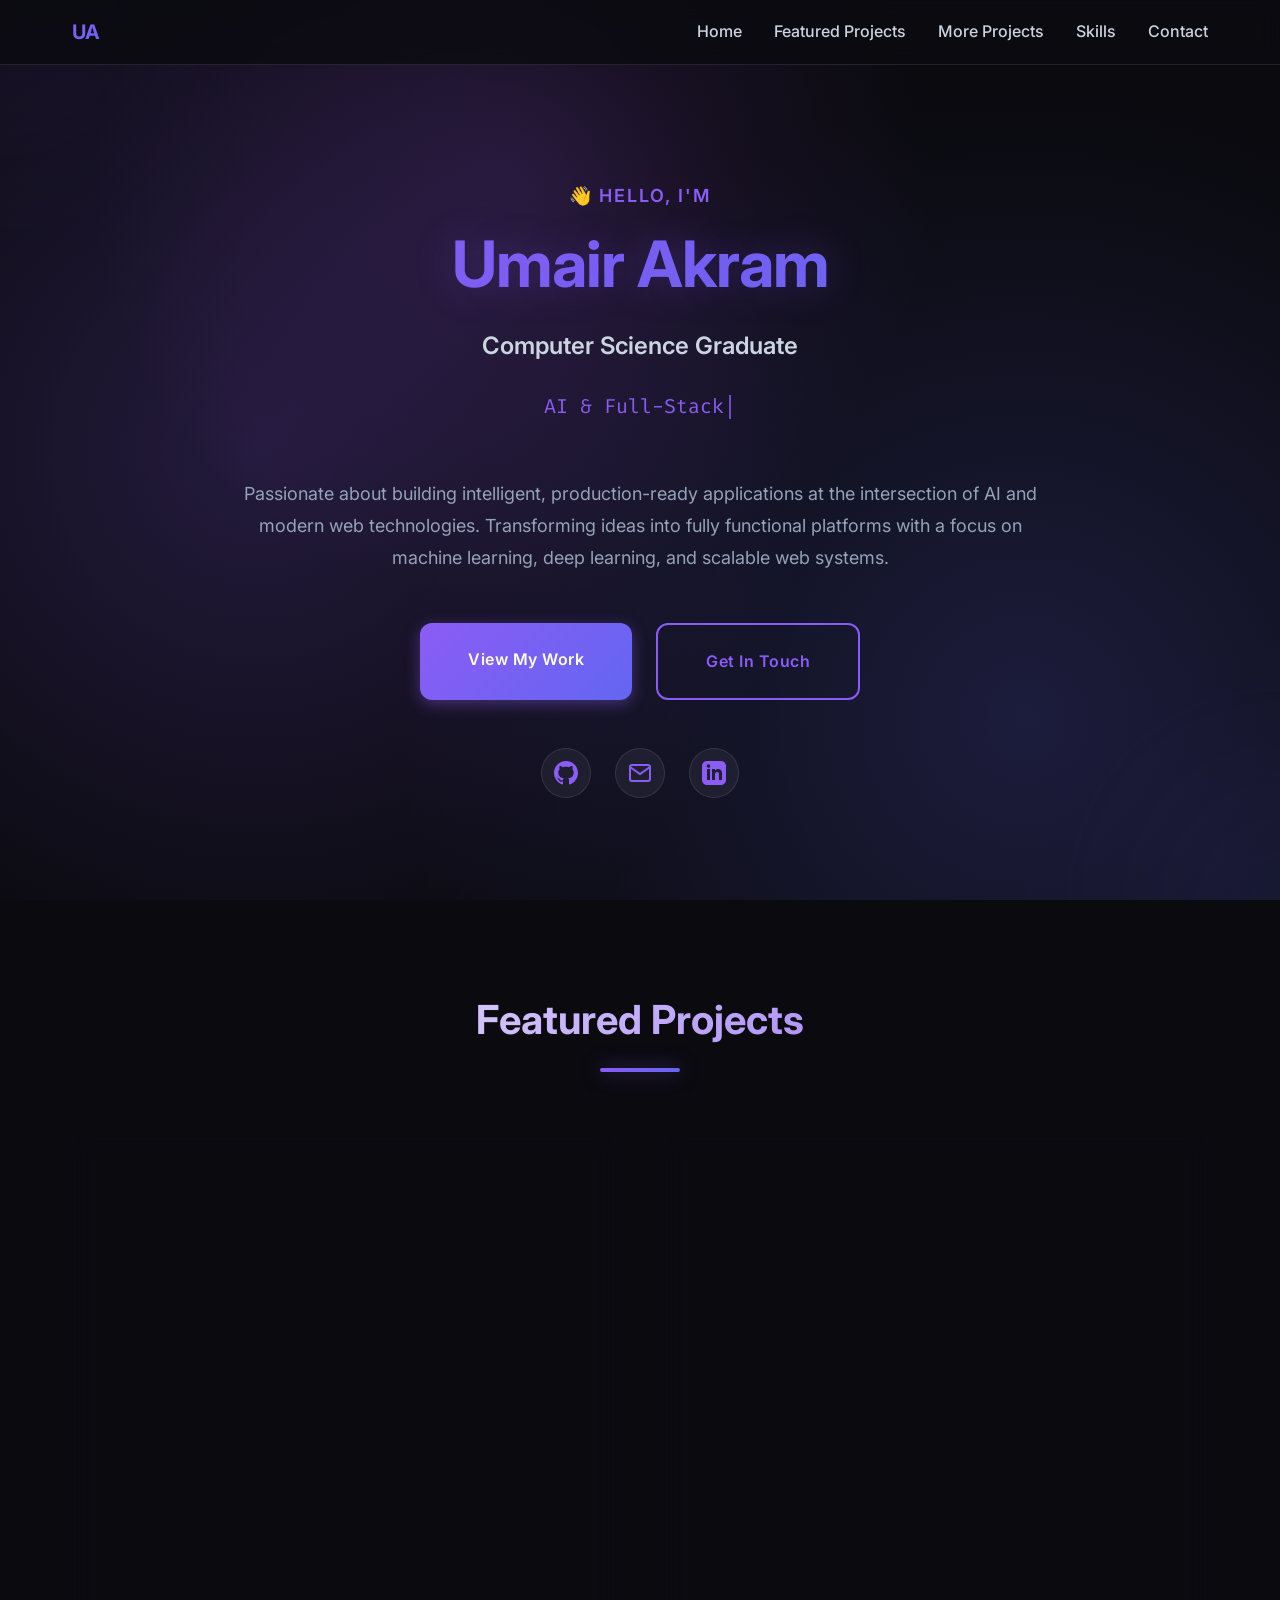
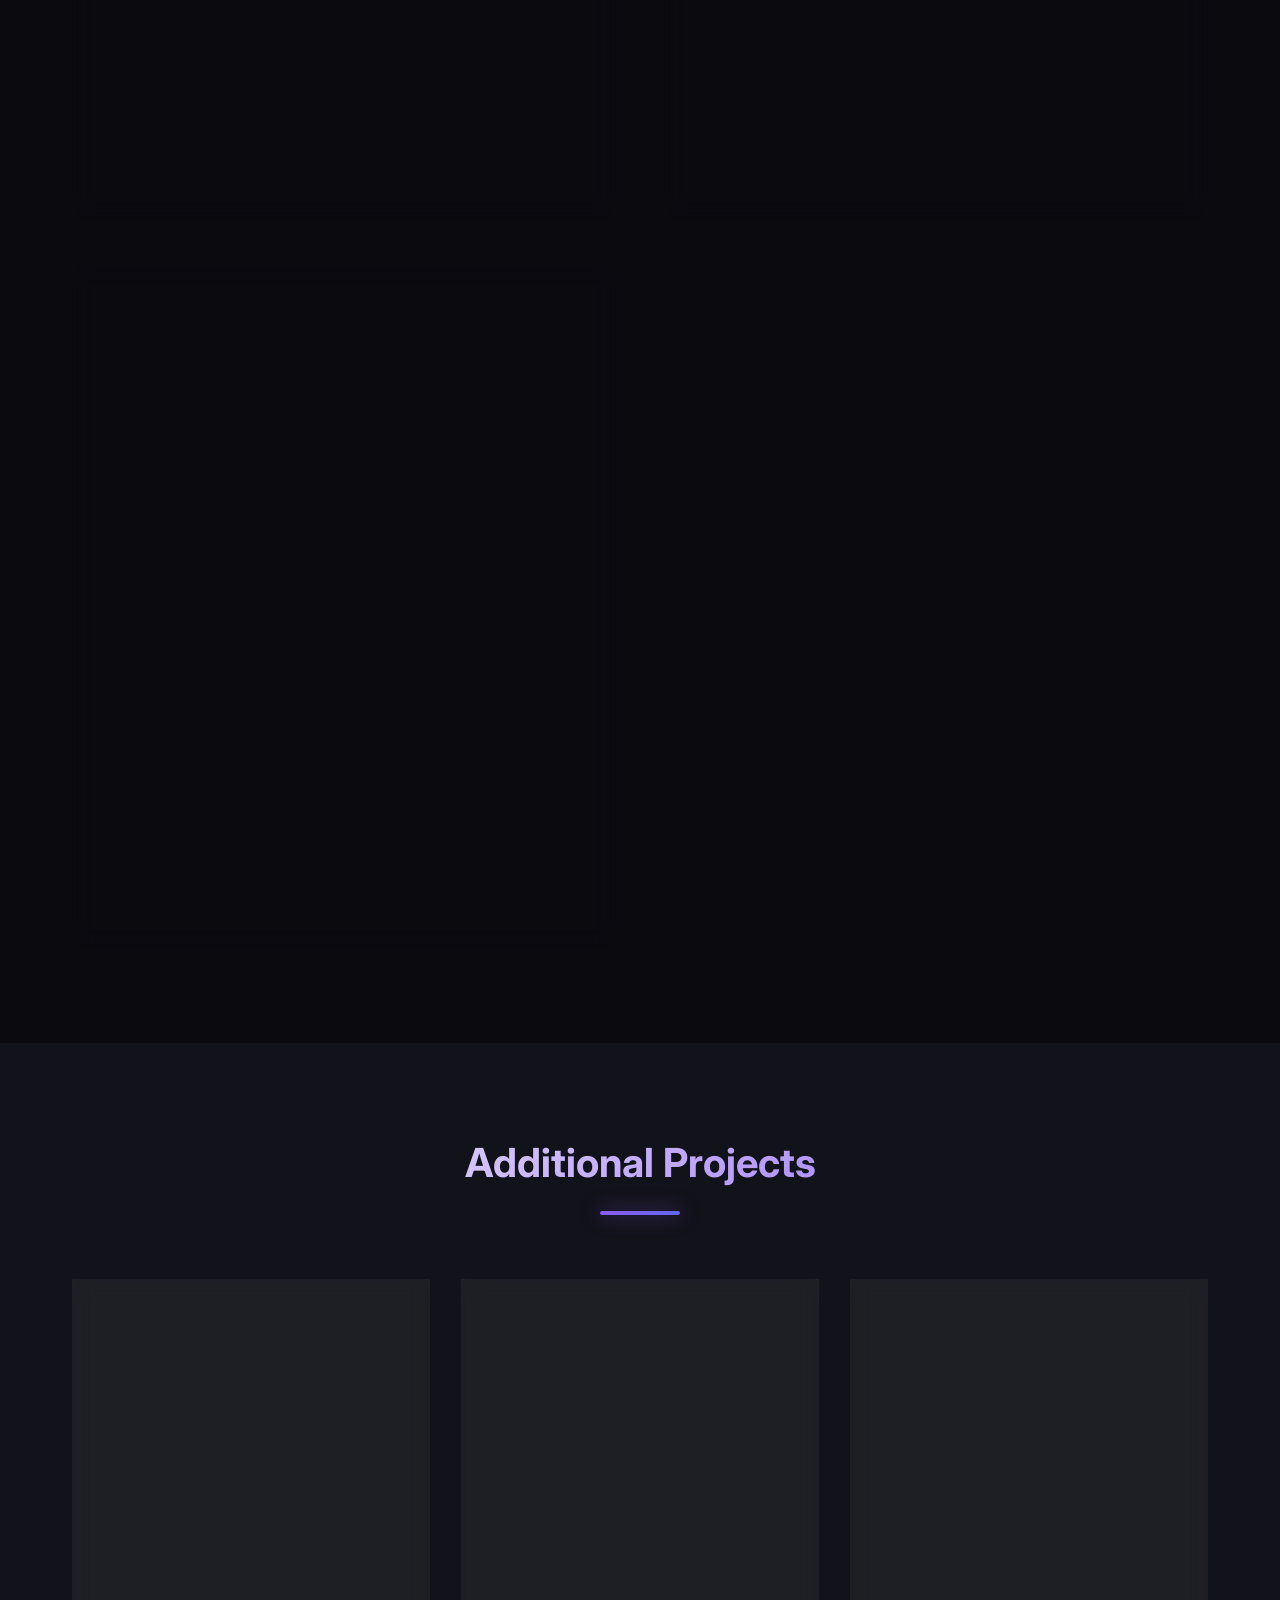
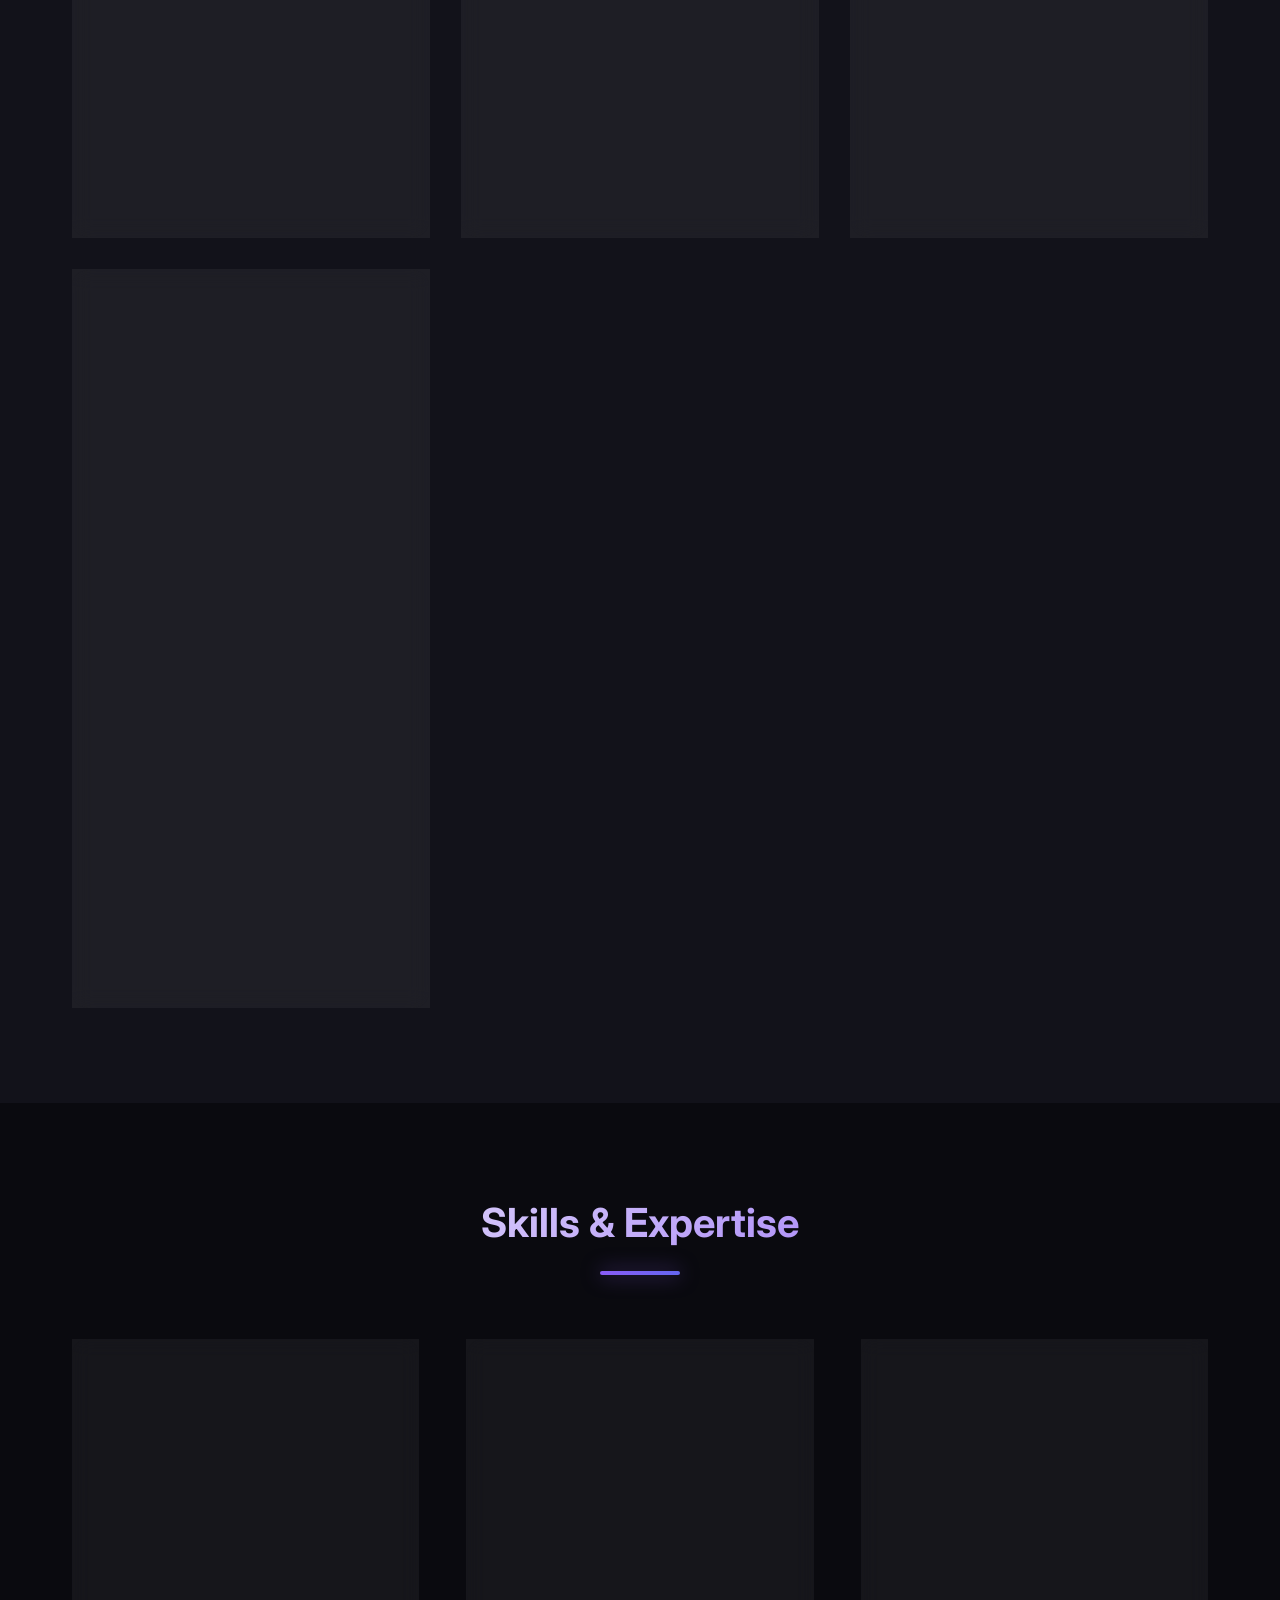
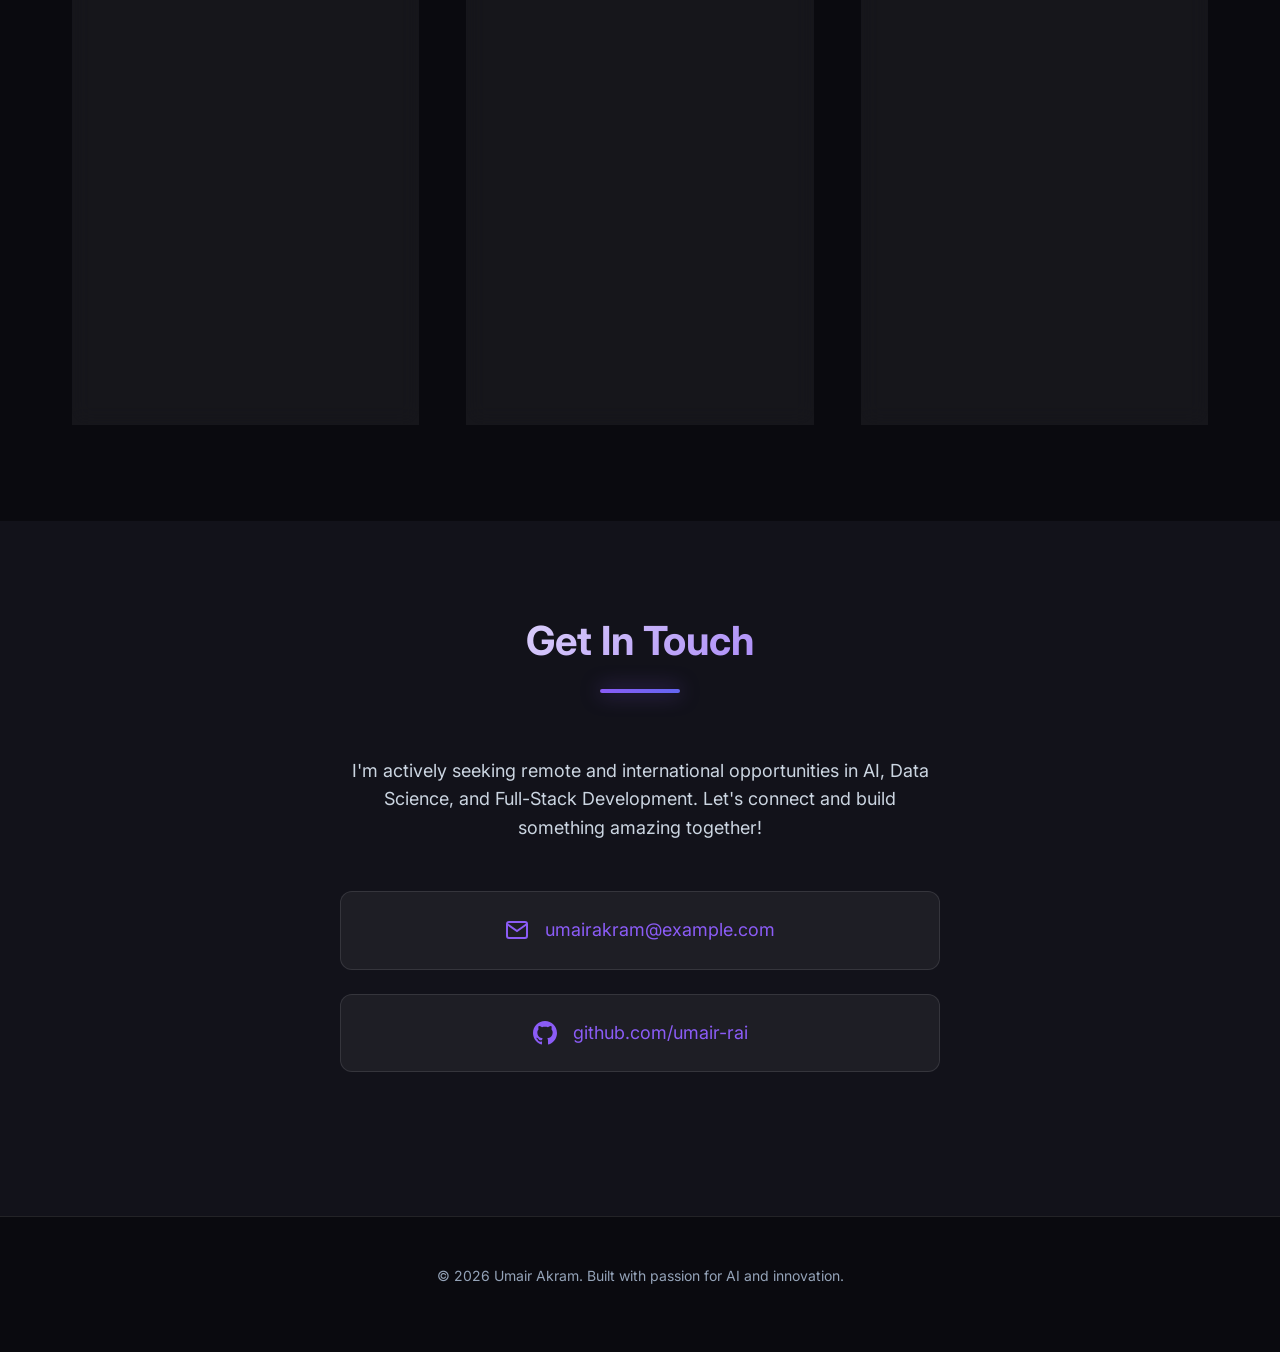
==== index.html @ 9aab991e "Add files via upload" ====
<!DOCTYPE html>
<html lang="en">
<head>
  <meta charset="UTF-8">
  <meta name="viewport" content="width=device-width, initial-scale=1.0">
  <meta name="description" content="Umair Akram - Computer Science Graduate specializing in AI, Machine Learning, and Full-Stack Development. Explore my portfolio of AI-powered applications and web development projects.">
  <meta name="keywords" content="AI Developer, Full-Stack Developer, Machine Learning, Deep Learning, MERN Stack, Computer Science">
  <meta name="author" content="Umair Akram">
  
  <!-- Open Graph Meta Tags -->
  <meta property="og:title" content="Umair Akram - AI & Full-Stack Developer">
  <meta property="og:description" content="Computer Science Graduate specializing in AI, Machine Learning, and Full-Stack Development">
  <meta property="og:type" content="website">
  
  <title>Umair Akram - AI & Full-Stack Developer Portfolio</title>
  
  <!-- Google Fonts -->
  <link rel="preconnect" href="https://fonts.googleapis.com">
  <link rel="preconnect" href="https://fonts.gstatic.com" crossorigin>
  <link href="https://fonts.googleapis.com/css2?family=Inter:wght@300;400;500;600;700;800&family=Fira+Code:wght@400;500&display=swap" rel="stylesheet">
  
  <!-- Stylesheet -->
  <link rel="stylesheet" href="styles.css">
</head>
<body>
  <!-- Scroll Progress Indicator -->
  <div class="scroll-progress" id="scrollProgress"></div>

  <!-- Navigation -->
  <nav class="navbar" id="navbar">
    <div class="nav-container">
      <a href="#home" class="nav-logo">UA</a>
      <button class="nav-toggle" id="navToggle" aria-label="Toggle navigation menu">
        <span></span>
        <span></span>
        <span></span>
      </button>
      <ul class="nav-menu" id="navMenu">
        <li><a href="#home" class="nav-link">Home</a></li>
        <li><a href="#projects" class="nav-link">Featured Projects</a></li>
        <li><a href="#additional-projects" class="nav-link">More Projects</a></li>
        <li><a href="#skills" class="nav-link">Skills</a></li>
        <li><a href="#contact" class="nav-link">Contact</a></li>
      </ul>
    </div>
  </nav>

  <!-- Hero Section -->
  <section class="hero" id="home">
    <div class="hero-background"></div>
    <div class="container">
      <div class="hero-content">
        <p class="hero-greeting">👋 Hello, I'm</p>
        <h1 class="hero-title">Umair Akram</h1>
        <p class="hero-subtitle">Computer Science Graduate</p>
        <div class="hero-typing" id="typingText"></div>
        <p class="hero-description">
          Passionate about building intelligent, production-ready applications at the intersection of AI and modern web technologies. 
          Transforming ideas into fully functional platforms with a focus on machine learning, deep learning, and scalable web systems.
        </p>
        <div class="hero-buttons">
          <a href="#projects" class="btn btn-primary">View My Work</a>
          <a href="#contact" class="btn btn-outline">Get In Touch</a>
        </div>
        <div class="hero-social">
          <a href="https://github.com/umair-rai" target="_blank" rel="noopener noreferrer" class="social-link" aria-label="GitHub Profile">
            <svg width="24" height="24" viewBox="0 0 24 24" fill="currentColor">
              <path d="M12 0c-6.626 0-12 5.373-12 12 0 5.302 3.438 9.8 8.207 11.387.599.111.793-.261.793-.577v-2.234c-3.338.726-4.033-1.416-4.033-1.416-.546-1.387-1.333-1.756-1.333-1.756-1.089-.745.083-.729.083-.729 1.205.084 1.839 1.237 1.839 1.237 1.07 1.834 2.807 1.304 3.492.997.107-.775.418-1.305.762-1.604-2.665-.305-5.467-1.334-5.467-5.931 0-1.311.469-2.381 1.236-3.221-.124-.303-.535-1.524.117-3.176 0 0 1.008-.322 3.301 1.23.957-.266 1.983-.399 3.003-.404 1.02.005 2.047.138 3.006.404 2.291-1.552 3.297-1.23 3.297-1.23.653 1.653.242 2.874.118 3.176.77.84 1.235 1.911 1.235 3.221 0 4.609-2.807 5.624-5.479 5.921.43.372.823 1.102.823 2.222v3.293c0 .319.192.694.801.576 4.765-1.589 8.199-6.086 8.199-11.386 0-6.627-5.373-12-12-12z"/>
            </svg>
          </a>
          <a href="mailto:umairakram@example.com" class="social-link" aria-label="Email">
            <svg width="24" height="24" viewBox="0 0 24 24" fill="none" stroke="currentColor" stroke-width="2">
              <path d="M4 4h16c1.1 0 2 .9 2 2v12c0 1.1-.9 2-2 2H4c-1.1 0-2-.9-2-2V6c0-1.1.9-2 2-2z"></path>
              <polyline points="22,6 12,13 2,6"></polyline>
            </svg>
          </a>
          <a href="https://linkedin.com/in/umair-akram" target="_blank" rel="noopener noreferrer" class="social-link" aria-label="LinkedIn Profile">
            <svg width="24" height="24" viewBox="0 0 24 24" fill="currentColor">
              <path d="M19 0h-14c-2.761 0-5 2.239-5 5v14c0 2.761 2.239 5 5 5h14c2.762 0 5-2.239 5-5v-14c0-2.761-2.238-5-5-5zm-11 19h-3v-11h3v11zm-1.5-12.268c-.966 0-1.75-.79-1.75-1.764s.784-1.764 1.75-1.764 1.75.79 1.75 1.764-.783 1.764-1.75 1.764zm13.5 12.268h-3v-5.604c0-3.368-4-3.113-4 0v5.604h-3v-11h3v1.765c1.396-2.586 7-2.777 7 2.476v6.759z"/>
            </svg>
          </a>
        </div>
      </div>
    </div>
  </section>

  <!-- Featured Projects Section -->
  <section class="section" id="projects">
    <div class="container">
      <h2 class="section-title scroll-reveal">Featured Projects</h2>
      <div class="projects-grid">
        
        <!-- FYP Project -->
        <div class="glass-card project-card scroll-reveal">
          <div class="project-header">
            <div class="project-icon">🐾</div>
            <div>
              <h3 class="project-title">AI Pet Breed Recognition Platform</h3>
              <p class="project-subtitle">Final Year Project</p>
            </div>
          </div>
          <p class="project-description">
            Comprehensive AI-powered platform for automatic pet breed identification (cats & dogs) with an integrated digital ecosystem for pet-related services.
          </p>
          <ul class="project-features">
            <li>AI-based breed recognition using Deep Learning</li>
            <li>Integrated e-commerce for pet products</li>
            <li>Breeding service connecting breeders & customers</li>
            <li>Recommendation system based on ratings & similarity</li>
            <li>Admin panel for management</li>
          </ul>
          <div class="project-tech">
            <span class="tag">Python</span>
            <span class="tag">PyTorch</span>
            <span class="tag">CNNs</span>
            <span class="tag">React.js</span>
            <span class="tag">Node.js</span>
            <span class="tag">MongoDB</span>
          </div>
          <div class="project-links">
            <a href="https://github.com/umair-rai" target="_blank" rel="noopener noreferrer" class="project-link">View Code</a>
          </div>
        </div>

        <!-- WeekViz Project -->
        <div class="glass-card project-card scroll-reveal">
          <div class="project-header">
            <div class="project-icon">📊</div>
            <div>
              <h3 class="project-title">WeekViz</h3>
              <p class="project-subtitle">Business Analytics Platform</p>
            </div>
          </div>
          <p class="project-description">
            Modern analytics web application helping businesses visualize data, monitor performance, and gain actionable insights through interactive dashboards.
          </p>
          <ul class="project-features">
            <li>Interactive data visualizations</li>
            <li>Performance tracking and reporting</li>
            <li>Secure authentication system</li>
            <li>Scalable admin dashboard</li>
            <li>Production-level VPS deployment</li>
          </ul>
          <div class="project-tech">
            <span class="tag">React (Vite)</span>
            <span class="tag">Tailwind CSS</span>
            <span class="tag">Node.js</span>
            <span class="tag">Express</span>
            <span class="tag">MongoDB</span>
            <span class="tag">REST APIs</span>
          </div>
          <div class="project-links">
            <a href="https://app.weekviz.com" target="_blank" rel="noopener noreferrer" class="project-link">Live Demo</a>
            <a href="https://github.com/umair-rai" target="_blank" rel="noopener noreferrer" class="project-link">View Code</a>
          </div>
        </div>

        <!-- Electron Store Project -->
        <div class="glass-card project-card scroll-reveal">
          <div class="project-header">
            <div class="project-icon">🛍️</div>
            <div>
              <h3 class="project-title">Electron Store</h3>
              <p class="project-subtitle">Multilingual E-Commerce Platform</p>
            </div>
          </div>
          <p class="project-description">
            Bilingual (English & Arabic) product showcase and inquiry-based e-commerce platform focusing on product discovery and direct customer inquiries.
          </p>
          <ul class="project-features">
            <li>Multilingual support (English & Arabic)</li>
            <li>Product listings with variations</li>
            <li>Inquiry-based cart system</li>
            <li>Email & dashboard notifications</li>
            <li>User authentication & admin panel</li>
          </ul>
          <div class="project-tech">
            <span class="tag">React.js</span>
            <span class="tag">Tailwind CSS</span>
            <span class="tag">Node.js</span>
            <span class="tag">Express</span>
            <span class="tag">MongoDB</span>
          </div>
          <div class="project-links">
            <a href="https://github.com/umair-rai" target="_blank" rel="noopener noreferrer" class="project-link">View Code</a>
          </div>
        </div>

      </div>
    </div>
  </section>

  <!-- Additional Projects Section -->
  <section class="section additional-projects" id="additional-projects">
    <div class="container">
      <h2 class="section-title scroll-reveal">Additional Projects</h2>
      <div class="projects-categories">
        
        <!-- Deep Learning Category -->
        <div class="category-card scroll-reveal">
          <div class="category-header">
            <div class="category-icon">🧠</div>
            <h3 class="category-title">Deep Learning</h3>
          </div>
          <ul class="category-projects">
            <li class="category-project">
              <div class="category-project-title">Image Classification - ResNet-18</div>
              <p class="category-project-desc">Implemented transfer learning using ResNet-18, fine-tuned for custom datasets with comprehensive evaluation metrics.</p>
              <div class="category-project-tech">
                <span class="tag">PyTorch</span>
                <span class="tag">Transfer Learning</span>
                <span class="tag">CNNs</span>
              </div>
            </li>
            <li class="category-project">
              <div class="category-project-title">Vision Transformer (Swin)</div>
              <p class="category-project-desc">Implemented Swin Transformer for image classification, comparing CNN-based and transformer-based approaches.</p>
              <div class="category-project-tech">
                <span class="tag">Transformers</span>
                <span class="tag">PyTorch</span>
                <span class="tag">Computer Vision</span>
              </div>
            </li>
          </ul>
        </div>

        <!-- Machine Learning Category -->
        <div class="category-card scroll-reveal">
          <div class="category-header">
            <div class="category-icon">🤖</div>
            <h3 class="category-title">Machine Learning</h3>
          </div>
          <ul class="category-projects">
            <li class="category-project">
              <div class="category-project-title">Supervised Learning Models</div>
              <p class="category-project-desc">Classification and regression models with comprehensive data preprocessing, feature engineering, and evaluation.</p>
              <div class="category-project-tech">
                <span class="tag">Scikit-learn</span>
                <span class="tag">Python</span>
                <span class="tag">Pandas</span>
              </div>
            </li>
            <li class="category-project">
              <div class="category-project-title">Prediction Systems</div>
              <p class="category-project-desc">Analytical models for various prediction tasks using machine learning algorithms.</p>
              <div class="category-project-tech">
                <span class="tag">ML Algorithms</span>
                <span class="tag">Data Analysis</span>
              </div>
            </li>
          </ul>
        </div>

        <!-- Compiler Construction Category -->
        <div class="category-card scroll-reveal">
          <div class="category-header">
            <div class="category-icon">🧩</div>
            <h3 class="category-title">Compiler Construction</h3>
          </div>
          <ul class="category-projects">
            <li class="category-project">
              <div class="category-project-title">Compiler Components</div>
              <p class="category-project-desc">Designed and implemented compiler components including lexical analysis, syntax analysis, parsing techniques, and symbol table management.</p>
              <div class="category-project-tech">
                <span class="tag">C++</span>
                <span class="tag">Parsing</span>
                <span class="tag">System Design</span>
              </div>
            </li>
          </ul>
        </div>

        <!-- Desktop Applications Category -->
        <div class="category-card scroll-reveal">
          <div class="category-header">
            <div class="category-icon">💻</div>
            <h3 class="category-title">Desktop Applications</h3>
          </div>
          <ul class="category-projects">
            <li class="category-project">
              <div class="category-project-title">Hotel Management System</div>
              <p class="category-project-desc">Desktop-based system managing rooms, bookings, customers, and billing with file handling.</p>
              <div class="category-project-tech">
                <span class="tag">C++</span>
                <span class="tag">File Handling</span>
              </div>
            </li>
            <li class="category-project">
              <div class="category-project-title">E-Commerce Management (Daraz-like)</div>
              <p class="category-project-desc">GUI-based application for product management, customer handling, and order processing.</p>
              <div class="category-project-tech">
                <span class="tag">C# WinForms</span>
                <span class="tag">Event-Driven</span>
              </div>
            </li>
            <li class="category-project">
              <div class="category-project-title">Library Management System</div>
              <p class="category-project-desc">CRUD system managing books, members, and issue/return records with structured programming.</p>
              <div class="category-project-tech">
                <span class="tag">C# WinForms</span>
                <span class="tag">CRUD</span>
              </div>
            </li>
          </ul>
        </div>

      </div>
    </div>
  </section>

  <!-- Skills Section -->
  <section class="section" id="skills">
    <div class="container">
      <h2 class="section-title scroll-reveal">Skills & Expertise</h2>
      <div class="skills-container">
        
        <!-- AI/ML Skills -->
        <div class="skill-category scroll-reveal">
          <h3 class="skill-category-title">
            <span class="skill-category-icon">🧠</span>
            AI & Machine Learning
          </h3>
          <ul class="skill-list">
            <li class="skill-item">Machine Learning & Deep Learning</li>
            <li class="skill-item">CNNs & Transfer Learning</li>
            <li class="skill-item">PyTorch & TensorFlow</li>
            <li class="skill-item">ResNet-18, Swin Transformer</li>
            <li class="skill-item">Model Training & Evaluation</li>
            <li class="skill-item">Computer Vision</li>
            <li class="skill-item">Scikit-learn & Pandas</li>
          </ul>
        </div>

        <!-- Full-Stack Skills -->
        <div class="skill-category scroll-reveal">
          <h3 class="skill-category-title">
            <span class="skill-category-icon">💻</span>
            Full-Stack Development
          </h3>
          <ul class="skill-list">
            <li class="skill-item">MERN Stack (MongoDB, Express, React, Node.js)</li>
            <li class="skill-item">React.js & Next.js</li>
            <li class="skill-item">Tailwind CSS & Modern UI</li>
            <li class="skill-item">REST APIs & Backend Development</li>
            <li class="skill-item">Database Design (MongoDB)</li>
            <li class="skill-item">Authentication & Authorization</li>
            <li class="skill-item">VPS Deployment & DevOps</li>
          </ul>
        </div>

        <!-- Academic & Other Skills -->
        <div class="skill-category scroll-reveal">
          <h3 class="skill-category-title">
            <span class="skill-category-icon">🎓</span>
            Academic & Other
          </h3>
          <ul class="skill-list">
            <li class="skill-item">Compiler Construction (C++)</li>
            <li class="skill-item">Desktop Applications (WinForms, C++)</li>
            <li class="skill-item">Data Structures & Algorithms</li>
            <li class="skill-item">System Design & Architecture</li>
            <li class="skill-item">Git & Version Control</li>
            <li class="skill-item">Problem Solving & Debugging</li>
          </ul>
        </div>

      </div>
    </div>
  </section>

  <!-- Contact Section -->
  <section class="section contact" id="contact">
    <div class="container">
      <div class="contact-content">
        <h2 class="section-title scroll-reveal">Get In Touch</h2>
        <p class="contact-description scroll-reveal">
          I'm actively seeking remote and international opportunities in AI, Data Science, and Full-Stack Development. 
          Let's connect and build something amazing together!
        </p>
        <div class="contact-links scroll-reveal">
          <a href="mailto:umairakram@example.com" class="contact-link">
            <svg width="24" height="24" viewBox="0 0 24 24" fill="none" stroke="currentColor" stroke-width="2">
              <path d="M4 4h16c1.1 0 2 .9 2 2v12c0 1.1-.9 2-2 2H4c-1.1 0-2-.9-2-2V6c0-1.1.9-2 2-2z"></path>
              <polyline points="22,6 12,13 2,6"></polyline>
            </svg>
            umairakram@example.com
          </a>
          <a href="https://github.com/umair-rai" target="_blank" rel="noopener noreferrer" class="contact-link">
            <svg width="24" height="24" viewBox="0 0 24 24" fill="currentColor">
              <path d="M12 0c-6.626 0-12 5.373-12 12 0 5.302 3.438 9.8 8.207 11.387.599.111.793-.261.793-.577v-2.234c-3.338.726-4.033-1.416-4.033-1.416-.546-1.387-1.333-1.756-1.333-1.756-1.089-.745.083-.729.083-.729 1.205.084 1.839 1.237 1.839 1.237 1.07 1.834 2.807 1.304 3.492.997.107-.775.418-1.305.762-1.604-2.665-.305-5.467-1.334-5.467-5.931 0-1.311.469-2.381 1.236-3.221-.124-.303-.535-1.524.117-3.176 0 0 1.008-.322 3.301 1.23.957-.266 1.983-.399 3.003-.404 1.02.005 2.047.138 3.006.404 2.291-1.552 3.297-1.23 3.297-1.23.653 1.653.242 2.874.118 3.176.77.84 1.235 1.911 1.235 3.221 0 4.609-2.807 5.624-5.479 5.921.43.372.823 1.102.823 2.222v3.293c0 .319.192.694.801.576 4.765-1.589 8.199-6.086 8.199-11.386 0-6.627-5.373-12-12-12z"/>
            </svg>
            github.com/umair-rai
          </a>
        </div>
      </div>
    </div>
  </section>

  <!-- Footer -->
  <footer class="footer">
    <div class="container">
      <p class="footer-text">© 2025 Umair Akram. Built with passion for AI and innovation.</p>
    </div>
  </footer>

  <!-- JavaScript -->
  <script src="script.js"></script>
</body>
</html>
---- styles.css ----
/* ========================================
   DESIGN SYSTEM & CSS VARIABLES
   ======================================== */

:root {
  /* Color Palette */
  --color-bg-primary: #0a0a0f;
  --color-bg-secondary: #12121a;
  --color-bg-tertiary: #1a1a28;

  --color-accent-primary: #8b5cf6;
  --color-accent-secondary: #6366f1;
  --color-accent-gradient: linear-gradient(135deg, #8b5cf6 0%, #6366f1 100%);

  --color-text-primary: #f8fafc;
  --color-text-secondary: #cbd5e1;
  --color-text-muted: #94a3b8;

  --color-success: #10b981;
  --color-warning: #f59e0b;
  --color-info: #3b82f6;

  /* Glassmorphism */
  --glass-bg: rgba(255, 255, 255, 0.05);
  --glass-border: rgba(255, 255, 255, 0.1);
  --glass-shadow: 0 8px 32px 0 rgba(0, 0, 0, 0.37);

  /* Spacing */
  --spacing-xs: 0.5rem;
  --spacing-sm: 1rem;
  --spacing-md: 1.5rem;
  --spacing-lg: 2rem;
  --spacing-xl: 3rem;
  --spacing-2xl: 4rem;
  --spacing-3xl: 6rem;

  /* Typography */
  --font-family-primary: 'Inter', -apple-system, BlinkMacSystemFont, 'Segoe UI', sans-serif;
  --font-family-mono: 'Fira Code', 'Courier New', monospace;

  --font-size-xs: 0.75rem;
  --font-size-sm: 0.875rem;
  --font-size-base: 1rem;
  --font-size-lg: 1.125rem;
  --font-size-xl: 1.25rem;
  --font-size-2xl: 1.5rem;
  --font-size-3xl: 2rem;
  --font-size-4xl: 2.5rem;
  --font-size-5xl: 3rem;

  /* Border Radius */
  --radius-sm: 0.375rem;
  --radius-md: 0.5rem;
  --radius-lg: 0.75rem;
  --radius-xl: 1rem;
  --radius-2xl: 1.5rem;

  /* Transitions */
  --transition-fast: 150ms ease-in-out;
  --transition-base: 250ms ease-in-out;
  --transition-slow: 400ms ease-in-out;

  /* Z-index */
  --z-dropdown: 1000;
  --z-sticky: 1020;
  --z-fixed: 1030;
  --z-modal: 1040;
  --z-popover: 1050;
  --z-tooltip: 1060;
}

/* ========================================
   RESET & BASE STYLES
   ======================================== */

* {
  margin: 0;
  padding: 0;
  box-sizing: border-box;
}

html {
  scroll-behavior: smooth;
  font-size: 16px;
}

body {
  font-family: var(--font-family-primary);
  background-color: var(--color-bg-primary);
  color: var(--color-text-primary);
  line-height: 1.6;
  overflow-x: hidden;
  -webkit-font-smoothing: antialiased;
  -moz-osx-font-smoothing: grayscale;
}

/* ========================================
   TYPOGRAPHY
   ======================================== */

h1,
h2,
h3,
h4,
h5,
h6 {
  font-weight: 700;
  line-height: 1.2;
  margin-bottom: var(--spacing-md);
}

h1 {
  font-size: var(--font-size-5xl);
  background: var(--color-accent-gradient);
  -webkit-background-clip: text;
  -webkit-text-fill-color: transparent;
  background-clip: text;
}

h2 {
  font-size: var(--font-size-4xl);
  color: var(--color-text-primary);
}

h3 {
  font-size: var(--font-size-2xl);
  color: var(--color-text-primary);
}

p {
  margin-bottom: var(--spacing-sm);
  color: var(--color-text-secondary);
}

a {
  color: var(--color-accent-primary);
  text-decoration: none;
  transition: color var(--transition-fast);
}

a:hover {
  color: var(--color-accent-secondary);
}

/* ========================================
   UTILITY CLASSES
   ======================================== */

.container {
  max-width: 1200px;
  margin: 0 auto;
  padding: 0 var(--spacing-lg);
}

.section {
  padding: var(--spacing-3xl) 0;
  position: relative;
}

.section-title {
  text-align: center;
  margin-bottom: var(--spacing-2xl);
  position: relative;
  background: linear-gradient(135deg, var(--color-text-primary) 0%, var(--color-accent-primary) 100%);
  -webkit-background-clip: text;
  -webkit-text-fill-color: transparent;
  background-clip: text;
}

.section-title::after {
  content: '';
  display: block;
  width: 80px;
  height: 4px;
  background: var(--color-accent-gradient);
  margin: var(--spacing-md) auto 0;
  border-radius: var(--radius-sm);
  animation: expandWidth 1s ease-out;
  box-shadow: 0 0 20px rgba(139, 92, 246, 0.6);
}

@keyframes expandWidth {
  from {
    width: 0;
  }

  to {
    width: 80px;
  }
}

.glass-card {
  background: var(--glass-bg);
  backdrop-filter: blur(10px);
  -webkit-backdrop-filter: blur(10px);
  border: 1px solid var(--glass-border);
  border-radius: var(--radius-xl);
  padding: var(--spacing-lg);
  box-shadow: var(--glass-shadow);
  transition: transform var(--transition-base), box-shadow var(--transition-base);
}

.glass-card:hover {
  transform: translateY(-5px);
  box-shadow: 0 12px 40px 0 rgba(139, 92, 246, 0.3);
}

.btn {
  display: inline-block;
  padding: var(--spacing-md) var(--spacing-xl);
  border-radius: var(--radius-lg);
  font-weight: 600;
  font-size: var(--font-size-base);
  cursor: pointer;
  transition: all var(--transition-base);
  border: none;
  text-align: center;
  position: relative;
  overflow: hidden;
  letter-spacing: 0.5px;
}

.btn::before {
  content: '';
  position: absolute;
  top: 50%;
  left: 50%;
  width: 0;
  height: 0;
  border-radius: 50%;
  background: rgba(255, 255, 255, 0.2);
  transform: translate(-50%, -50%);
  transition: width 0.6s, height 0.6s;
}

.btn:hover::before {
  width: 300px;
  height: 300px;
}

.btn-primary {
  background: var(--color-accent-gradient);
  color: white;
  box-shadow: 0 4px 15px rgba(139, 92, 246, 0.4);
  position: relative;
}

.btn-primary::after {
  content: '';
  position: absolute;
  top: 0;
  left: 0;
  right: 0;
  bottom: 0;
  background: linear-gradient(135deg, rgba(255, 255, 255, 0.2) 0%, transparent 100%);
  opacity: 0;
  transition: opacity var(--transition-base);
}

.btn-primary:hover {
  transform: translateY(-3px) scale(1.05);
  box-shadow: 0 8px 30px rgba(139, 92, 246, 0.6);
}

.btn-primary:hover::after {
  opacity: 1;
}

.btn-outline {
  background: transparent;
  color: var(--color-accent-primary);
  border: 2px solid var(--color-accent-primary);
  position: relative;
}

.btn-outline::after {
  content: '';
  position: absolute;
  top: 0;
  left: 0;
  right: 0;
  bottom: 0;
  background: var(--color-accent-gradient);
  z-index: -1;
  transition: opacity var(--transition-base);
  opacity: 0;
  border-radius: var(--radius-lg);
}

.btn-outline:hover {
  color: white;
  border-color: transparent;
  transform: translateY(-3px) scale(1.05);
  box-shadow: 0 8px 30px rgba(139, 92, 246, 0.5);
}

.btn-outline:hover::after {
  opacity: 1;
}

.tag {
  display: inline-block;
  padding: var(--spacing-xs) var(--spacing-sm);
  background: rgba(139, 92, 246, 0.1);
  border: 1px solid rgba(139, 92, 246, 0.3);
  border-radius: var(--radius-md);
  font-size: var(--font-size-sm);
  color: var(--color-accent-primary);
  margin: 0.25rem;
  font-weight: 500;
}

/* ========================================
   NAVIGATION
   ======================================== */

.navbar {
  position: fixed;
  top: 0;
  left: 0;
  right: 0;
  z-index: var(--z-fixed);
  background: rgba(10, 10, 15, 0.8);
  backdrop-filter: blur(10px);
  -webkit-backdrop-filter: blur(10px);
  border-bottom: 1px solid var(--glass-border);
  padding: var(--spacing-sm) 0;
  transition: background var(--transition-base);
}

.navbar.scrolled {
  background: rgba(10, 10, 15, 0.95);
  box-shadow: 0 4px 20px rgba(0, 0, 0, 0.3);
}

.nav-container {
  display: flex;
  justify-content: space-between;
  align-items: center;
  max-width: 1200px;
  margin: 0 auto;
  padding: 0 var(--spacing-lg);
}

.nav-logo {
  font-size: var(--font-size-xl);
  font-weight: 700;
  background: var(--color-accent-gradient);
  -webkit-background-clip: text;
  -webkit-text-fill-color: transparent;
  background-clip: text;
}

.nav-menu {
  display: flex;
  list-style: none;
  gap: var(--spacing-lg);
  align-items: center;
}

.nav-link {
  color: var(--color-text-secondary);
  font-weight: 500;
  transition: color var(--transition-fast);
  position: relative;
}

.nav-link::after {
  content: '';
  position: absolute;
  bottom: -5px;
  left: 0;
  width: 0;
  height: 2px;
  background: var(--color-accent-gradient);
  transition: width var(--transition-base);
}

.nav-link:hover {
  color: var(--color-text-primary);
}

.nav-link:hover::after {
  width: 100%;
}

.nav-toggle {
  display: none;
  flex-direction: column;
  gap: 5px;
  cursor: pointer;
  background: none;
  border: none;
}

.nav-toggle span {
  width: 25px;
  height: 3px;
  background: var(--color-text-primary);
  border-radius: var(--radius-sm);
  transition: all var(--transition-base);
}

/* ========================================
   HERO SECTION
   ======================================== */

.hero {
  min-height: 100vh;
  display: flex;
  align-items: center;
  justify-content: center;
  position: relative;
  overflow: hidden;
  padding-top: 80px;
}

.hero-background {
  position: absolute;
  top: 0;
  left: 0;
  right: 0;
  bottom: 0;
  background:
    radial-gradient(circle at 20% 50%, rgba(139, 92, 246, 0.2) 0%, transparent 50%),
    radial-gradient(circle at 80% 80%, rgba(99, 102, 241, 0.2) 0%, transparent 50%),
    radial-gradient(circle at 40% 20%, rgba(168, 85, 247, 0.15) 0%, transparent 40%);
  z-index: -1;
  animation: gradientShift 15s ease infinite;
}

/* Floating particles effect */
.hero-background::before,
.hero-background::after {
  content: '';
  position: absolute;
  width: 400px;
  height: 400px;
  border-radius: 50%;
  filter: blur(80px);
  opacity: 0.3;
  animation: float 20s ease-in-out infinite;
}

.hero-background::before {
  background: radial-gradient(circle, rgba(139, 92, 246, 0.4) 0%, transparent 70%);
  top: -200px;
  left: -200px;
  animation-delay: 0s;
}

.hero-background::after {
  background: radial-gradient(circle, rgba(99, 102, 241, 0.4) 0%, transparent 70%);
  bottom: -200px;
  right: -200px;
  animation-delay: 10s;
}

@keyframes float {

  0%,
  100% {
    transform: translate(0, 0) scale(1);
  }

  33% {
    transform: translate(100px, -100px) scale(1.1);
  }

  66% {
    transform: translate(-100px, 100px) scale(0.9);
  }
}

@keyframes gradientShift {

  0%,
  100% {
    opacity: 1;
  }

  50% {
    opacity: 0.8;
  }
}

.hero-content {
  text-align: center;
  max-width: 800px;
  animation: fadeInUp 1s ease-out;
  position: relative;
  z-index: 1;
}

.hero-greeting {
  font-size: var(--font-size-lg);
  color: var(--color-accent-primary);
  margin-bottom: var(--spacing-sm);
  font-weight: 600;
  text-transform: uppercase;
  letter-spacing: 2px;
  animation: fadeIn 1s ease-out 0.2s both;
}

.hero-title {
  font-size: clamp(2.5rem, 5vw, 4.5rem);
  margin-bottom: var(--spacing-md);
  text-shadow: 0 0 40px rgba(139, 92, 246, 0.3);
  animation: fadeInUp 1s ease-out 0.3s both;
  letter-spacing: -1px;
}

.hero-subtitle {
  font-size: var(--font-size-2xl);
  color: var(--color-text-secondary);
  margin-bottom: var(--spacing-md);
  font-weight: 600;
  animation: fadeInUp 1s ease-out 0.4s both;
}

.hero-typing {
  font-size: var(--font-size-xl);
  color: var(--color-accent-primary);
  font-family: var(--font-family-mono);
  margin-bottom: var(--spacing-xl);
  min-height: 2.5rem;
  animation: fadeInUp 1s ease-out 0.5s both;
}

.hero-typing::after {
  content: '|';
  animation: blink 1s infinite;
}

@keyframes blink {

  0%,
  50% {
    opacity: 1;
  }

  51%,
  100% {
    opacity: 0;
  }
}

.hero-description {
  font-size: var(--font-size-lg);
  color: var(--color-text-muted);
  margin-bottom: var(--spacing-xl);
  line-height: 1.8;
}

.hero-buttons {
  display: flex;
  gap: var(--spacing-md);
  justify-content: center;
  flex-wrap: wrap;
}

.hero-social {
  display: flex;
  gap: var(--spacing-md);
  justify-content: center;
  margin-top: var(--spacing-xl);
}

.social-link {
  width: 50px;
  height: 50px;
  display: flex;
  align-items: center;
  justify-content: center;
  background: var(--glass-bg);
  border: 1px solid var(--glass-border);
  border-radius: 50%;
  transition: all var(--transition-base);
  font-size: var(--font-size-xl);
}

.social-link:hover {
  background: var(--color-accent-gradient);
  transform: translateY(-3px);
  box-shadow: 0 6px 20px rgba(139, 92, 246, 0.4);
}

/* ========================================
   PROJECTS SECTION
   ======================================== */

.projects-grid {
  display: grid;
  grid-template-columns: repeat(auto-fit, minmax(350px, 1fr));
  gap: var(--spacing-xl);
  margin-top: var(--spacing-2xl);
}

.project-card {
  position: relative;
  overflow: hidden;
  height: 100%;
  display: flex;
  flex-direction: column;
  background: linear-gradient(135deg, rgba(139, 92, 246, 0.05) 0%, rgba(99, 102, 241, 0.05) 100%);
  transition: all var(--transition-base);
}

.project-card::before {
  content: '';
  position: absolute;
  top: 0;
  left: 0;
  right: 0;
  bottom: 0;
  background: linear-gradient(135deg, rgba(139, 92, 246, 0.1) 0%, rgba(99, 102, 241, 0.1) 100%);
  opacity: 0;
  transition: opacity var(--transition-base);
  z-index: 0;
}

.project-card:hover::before {
  opacity: 1;
}

.project-card:hover {
  transform: translateY(-8px) scale(1.02);
  box-shadow: 0 20px 60px rgba(139, 92, 246, 0.4);
  border-color: var(--color-accent-primary);
}

.project-card>* {
  position: relative;
  z-index: 1;
}

.project-header {
  display: flex;
  align-items: center;
  gap: var(--spacing-md);
  margin-bottom: var(--spacing-md);
}

.project-icon {
  font-size: var(--font-size-3xl);
  filter: drop-shadow(0 0 10px rgba(139, 92, 246, 0.5));
  transition: transform var(--transition-base);
}

.project-card:hover .project-icon {
  transform: scale(1.1) rotate(5deg);
}

.project-title {
  font-size: var(--font-size-xl);
  margin-bottom: var(--spacing-xs);
  background: linear-gradient(135deg, var(--color-text-primary) 0%, var(--color-accent-primary) 100%);
  -webkit-background-clip: text;
  -webkit-text-fill-color: transparent;
  background-clip: text;
}

.project-subtitle {
  font-size: var(--font-size-sm);
  color: var(--color-text-muted);
  font-style: italic;
}

.project-description {
  color: var(--color-text-secondary);
  margin-bottom: var(--spacing-md);
  flex-grow: 1;
}

.project-features {
  list-style: none;
  margin-bottom: var(--spacing-md);
}

.project-features li {
  padding: var(--spacing-xs) 0;
  color: var(--color-text-secondary);
  position: relative;
  padding-left: var(--spacing-md);
}

.project-features li::before {
  content: '▹';
  position: absolute;
  left: 0;
  color: var(--color-accent-primary);
  font-weight: bold;
}

.project-tech {
  display: flex;
  flex-wrap: wrap;
  gap: var(--spacing-xs);
  margin-bottom: var(--spacing-md);
}

.project-links {
  display: flex;
  gap: var(--spacing-md);
  margin-top: auto;
}

.project-link {
  flex: 1;
  text-align: center;
  padding: var(--spacing-sm) var(--spacing-md);
  background: rgba(139, 92, 246, 0.1);
  border: 1px solid var(--color-accent-primary);
  border-radius: var(--radius-md);
  color: var(--color-accent-primary);
  font-weight: 600;
  transition: all var(--transition-base);
}

.project-link:hover {
  background: var(--color-accent-primary);
  color: white;
  transform: translateY(-2px);
}

/* ========================================
   ADDITIONAL PROJECTS SECTION
   ======================================== */

.additional-projects {
  background: var(--color-bg-secondary);
}

.projects-categories {
  display: grid;
  grid-template-columns: repeat(auto-fit, minmax(280px, 1fr));
  gap: var(--spacing-lg);
  margin-top: var(--spacing-2xl);
}

.category-card {
  background: var(--glass-bg);
  backdrop-filter: blur(10px);
  border: 1px solid var(--glass-border);
  border-radius: var(--radius-xl);
  padding: var(--spacing-lg);
  transition: all var(--transition-base);
}

.category-card:hover {
  transform: translateY(-5px);
  border-color: var(--color-accent-primary);
}

.category-header {
  display: flex;
  align-items: center;
  gap: var(--spacing-md);
  margin-bottom: var(--spacing-md);
}

.category-icon {
  font-size: var(--font-size-2xl);
}

.category-title {
  font-size: var(--font-size-xl);
  margin-bottom: 0;
}

.category-projects {
  list-style: none;
}

.category-project {
  padding: var(--spacing-md) 0;
  border-bottom: 1px solid var(--glass-border);
}

.category-project:last-child {
  border-bottom: none;
}

.category-project-title {
  font-size: var(--font-size-base);
  font-weight: 600;
  color: var(--color-text-primary);
  margin-bottom: var(--spacing-xs);
}

.category-project-desc {
  font-size: var(--font-size-sm);
  color: var(--color-text-muted);
  margin-bottom: var(--spacing-xs);
}

.category-project-tech {
  display: flex;
  flex-wrap: wrap;
  gap: 0.25rem;
}

.category-project-tech .tag {
  font-size: var(--font-size-xs);
  padding: 0.25rem 0.5rem;
}

/* ========================================
   SKILLS SECTION
   ======================================== */

.skills-container {
  display: grid;
  grid-template-columns: repeat(auto-fit, minmax(300px, 1fr));
  gap: var(--spacing-xl);
  margin-top: var(--spacing-2xl);
}

.skill-category {
  background: var(--glass-bg);
  backdrop-filter: blur(10px);
  border: 1px solid var(--glass-border);
  border-radius: var(--radius-xl);
  padding: var(--spacing-xl);
  transition: all var(--transition-base);
  position: relative;
  overflow: hidden;
}

.skill-category::before {
  content: '';
  position: absolute;
  top: 0;
  left: 0;
  right: 0;
  bottom: 0;
  background: linear-gradient(135deg, rgba(139, 92, 246, 0.1) 0%, rgba(99, 102, 241, 0.1) 100%);
  opacity: 0;
  transition: opacity var(--transition-base);
  z-index: 0;
}

.skill-category:hover::before {
  opacity: 1;
}

.skill-category:hover {
  transform: translateY(-8px);
  border-color: var(--color-accent-primary);
  box-shadow: 0 15px 40px rgba(139, 92, 246, 0.3);
}

.skill-category>* {
  position: relative;
  z-index: 1;
}

.skill-category-title {
  font-size: var(--font-size-xl);
  margin-bottom: var(--spacing-md);
  display: flex;
  align-items: center;
  gap: var(--spacing-sm);
}

.skill-category-icon {
  font-size: var(--font-size-2xl);
}

.skill-list {
  list-style: none;
}

.skill-item {
  padding: var(--spacing-sm) 0;
  color: var(--color-text-secondary);
  display: flex;
  align-items: center;
  gap: var(--spacing-sm);
}

.skill-item::before {
  content: '✓';
  color: var(--color-success);
  font-weight: bold;
  font-size: var(--font-size-lg);
}

/* ========================================
   CONTACT SECTION
   ======================================== */

.contact {
  background: var(--color-bg-secondary);
}

.contact-content {
  max-width: 600px;
  margin: 0 auto;
  text-align: center;
}

.contact-description {
  font-size: var(--font-size-lg);
  color: var(--color-text-secondary);
  margin-bottom: var(--spacing-xl);
}

.contact-links {
  display: flex;
  flex-direction: column;
  gap: var(--spacing-md);
  margin-bottom: var(--spacing-xl);
}

.contact-link {
  display: flex;
  align-items: center;
  justify-content: center;
  gap: var(--spacing-sm);
  padding: var(--spacing-md);
  background: var(--glass-bg);
  border: 1px solid var(--glass-border);
  border-radius: var(--radius-lg);
  transition: all var(--transition-base);
  font-size: var(--font-size-lg);
}

.contact-link:hover {
  background: var(--color-accent-gradient);
  color: white;
  transform: translateX(5px);
}

/* ========================================
   FOOTER
   ======================================== */

.footer {
  padding: var(--spacing-xl) 0;
  text-align: center;
  border-top: 1px solid var(--glass-border);
}

.footer-text {
  color: var(--color-text-muted);
  font-size: var(--font-size-sm);
}

/* ========================================
   ANIMATIONS
   ======================================== */

@keyframes fadeInUp {
  from {
    opacity: 0;
    transform: translateY(30px);
  }

  to {
    opacity: 1;
    transform: translateY(0);
  }
}

@keyframes fadeIn {
  from {
    opacity: 0;
  }

  to {
    opacity: 1;
  }
}

.fade-in {
  animation: fadeIn 0.6s ease-out;
}

.fade-in-up {
  animation: fadeInUp 0.8s ease-out;
}

/* Scroll animations */
.scroll-reveal {
  opacity: 0;
  transform: translateY(30px);
  transition: opacity 0.6s ease-out, transform 0.6s ease-out;
}

.scroll-reveal.revealed {
  opacity: 1;
  transform: translateY(0);
}

/* ========================================
   SCROLL PROGRESS INDICATOR
   ======================================== */

.scroll-progress {
  position: fixed;
  top: 0;
  left: 0;
  height: 4px;
  background: var(--color-accent-gradient);
  z-index: var(--z-tooltip);
  transition: width var(--transition-fast);
}

/* ========================================
   RESPONSIVE DESIGN
   ======================================== */

@media (max-width: 768px) {
  :root {
    --font-size-5xl: 2.5rem;
    --font-size-4xl: 2rem;
    --font-size-3xl: 1.75rem;
  }

  .nav-menu {
    position: fixed;
    top: 70px;
    left: -100%;
    flex-direction: column;
    background: rgba(10, 10, 15, 0.98);
    width: 100%;
    padding: var(--spacing-xl);
    transition: left var(--transition-base);
    border-bottom: 1px solid var(--glass-border);
  }

  .nav-menu.active {
    left: 0;
  }

  .nav-toggle {
    display: flex;
  }

  .projects-grid {
    grid-template-columns: 1fr;
  }

  .projects-categories {
    grid-template-columns: 1fr;
  }

  .skills-container {
    grid-template-columns: 1fr;
  }

  .hero-buttons {
    flex-direction: column;
  }

  .btn {
    width: 100%;
  }
}

@media (max-width: 480px) {
  .container {
    padding: 0 var(--spacing-sm);
  }

  .section {
    padding: var(--spacing-2xl) 0;
  }

  .hero-social {
    gap: var(--spacing-sm);
  }

  .social-link {
    width: 40px;
    height: 40px;
    font-size: var(--font-size-lg);
  }
}
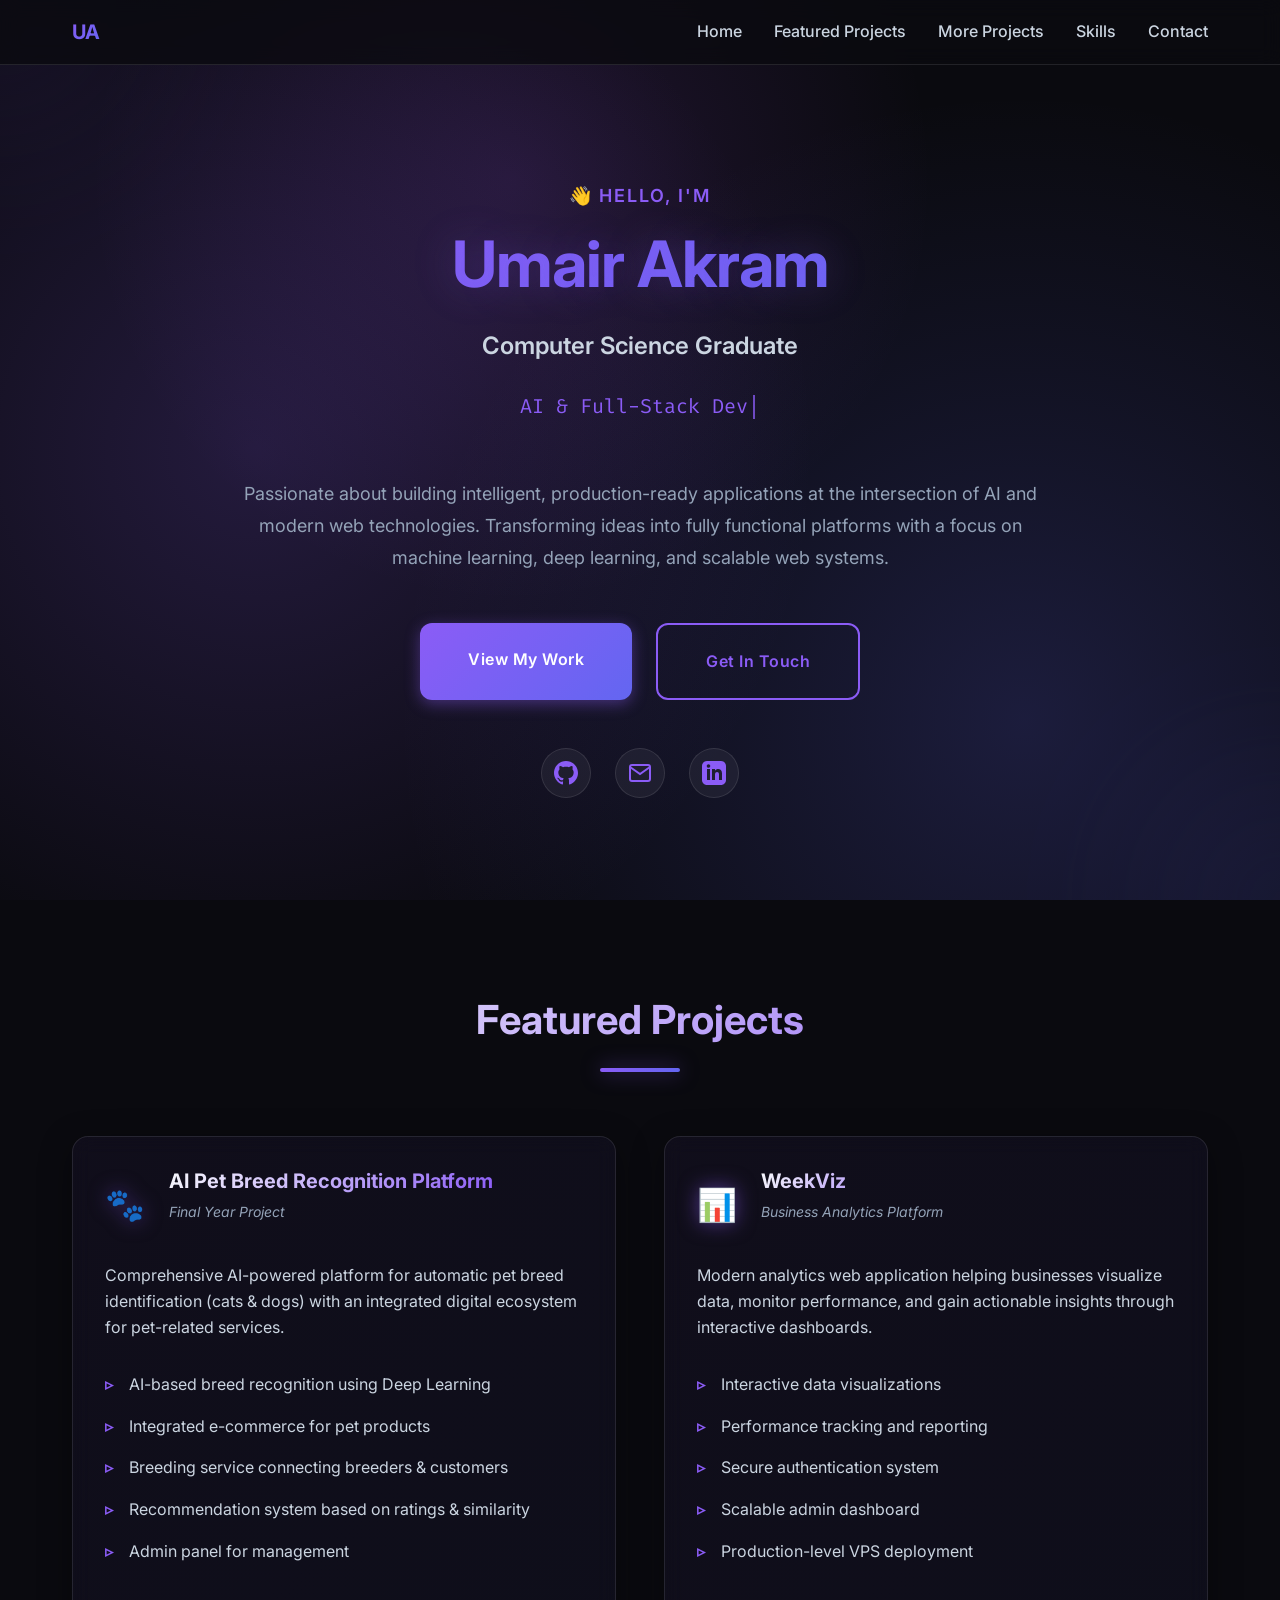
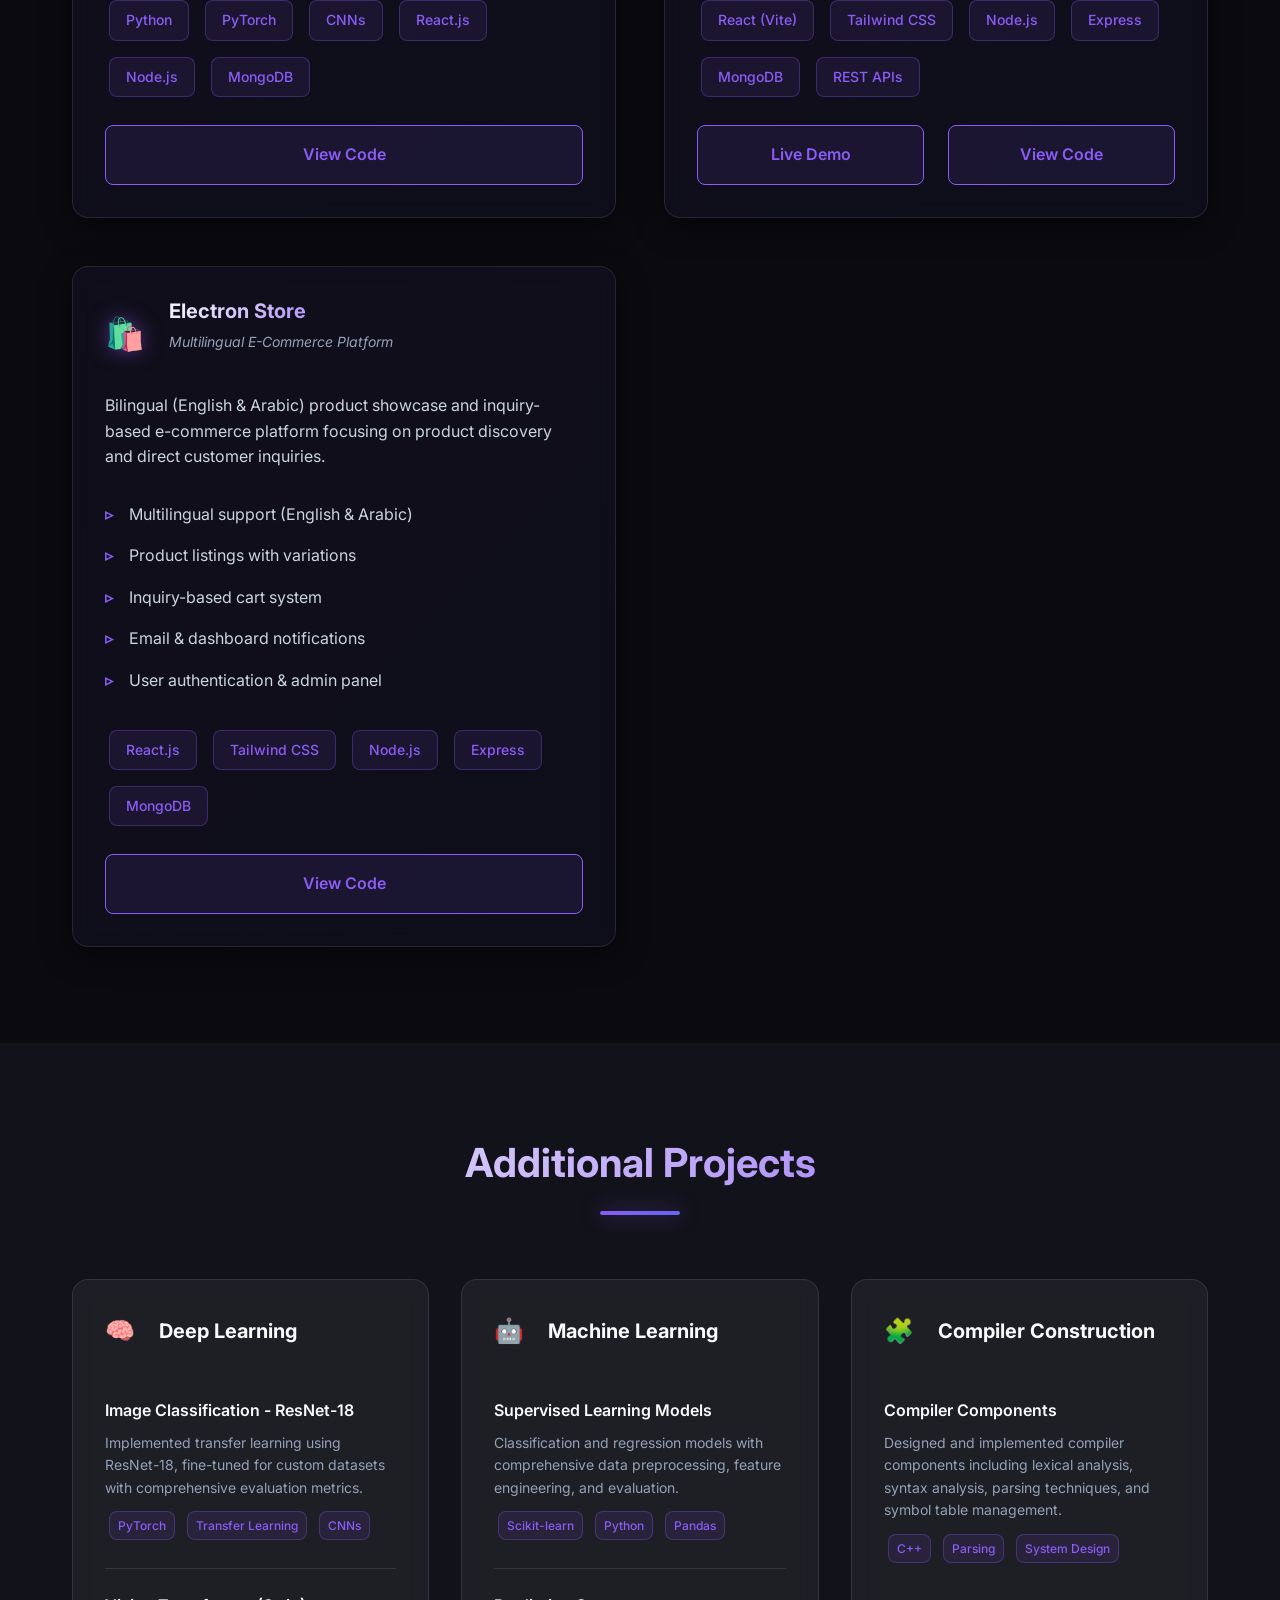
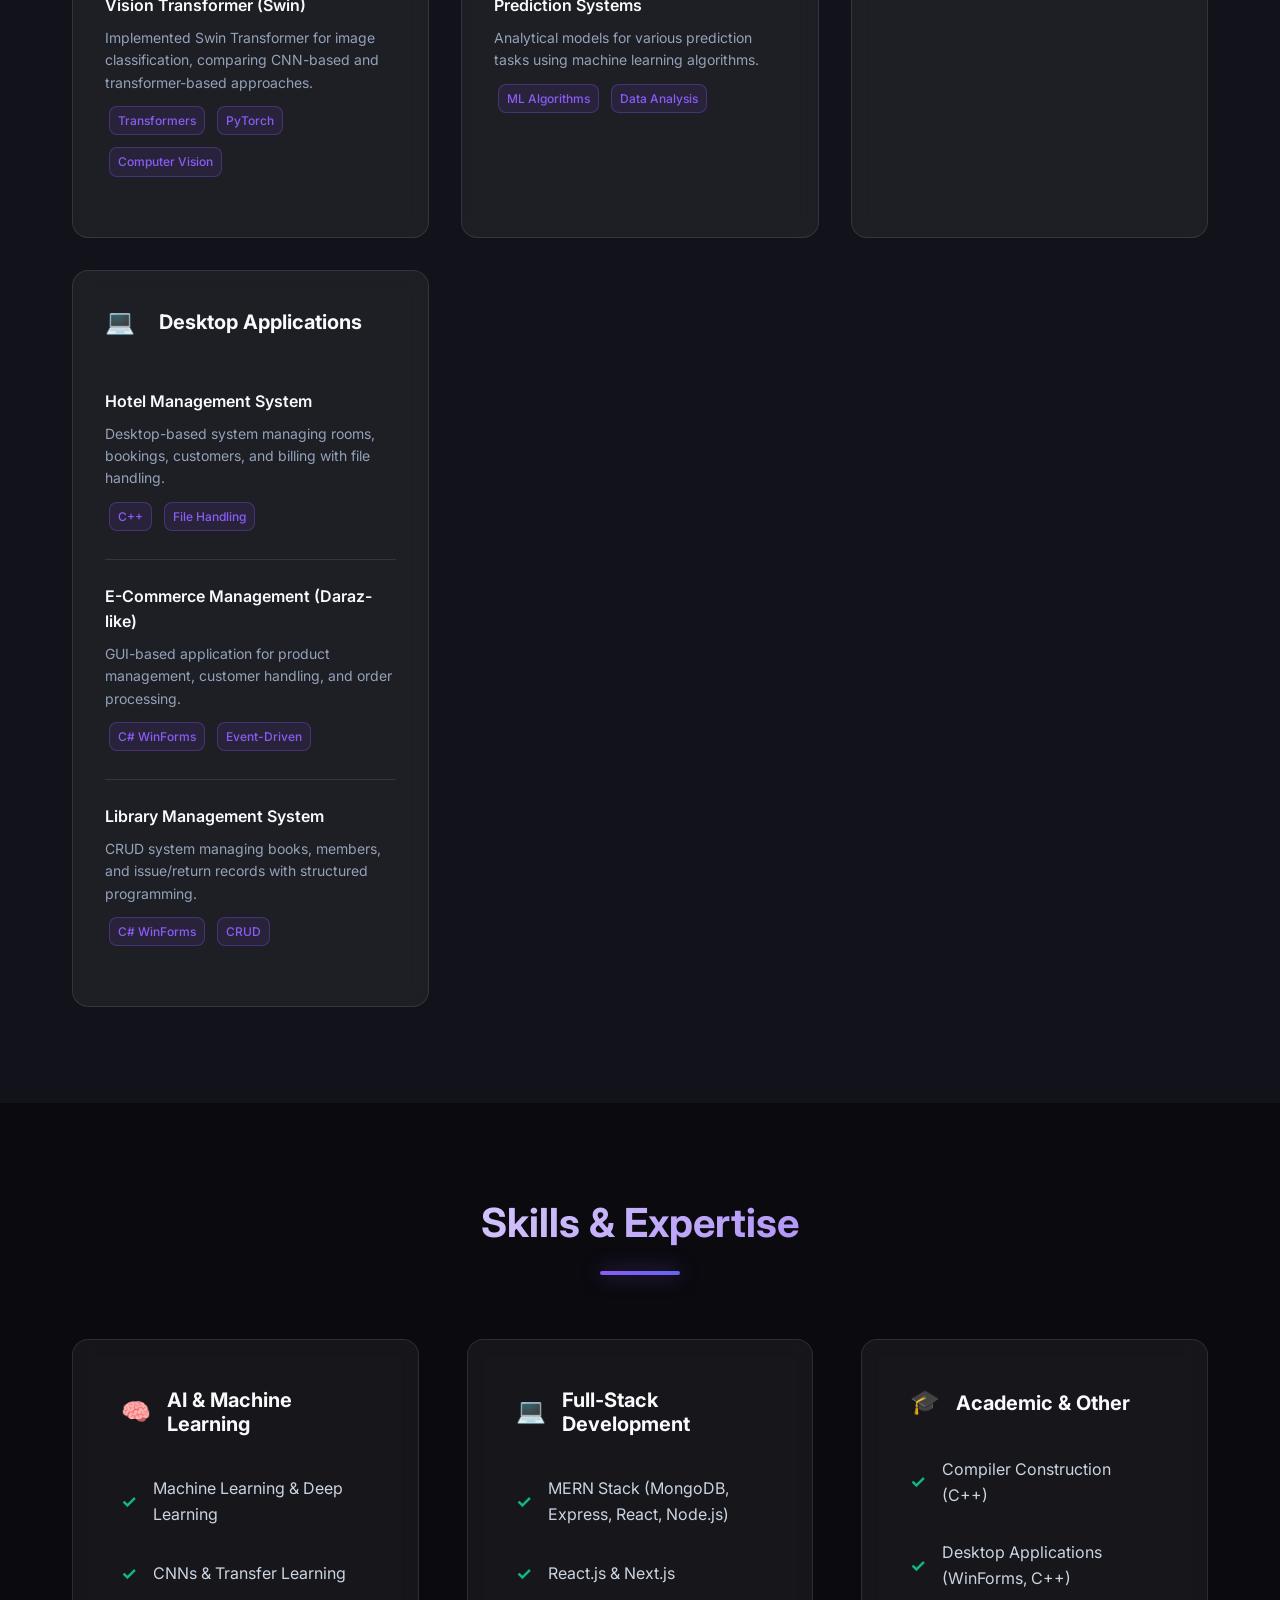
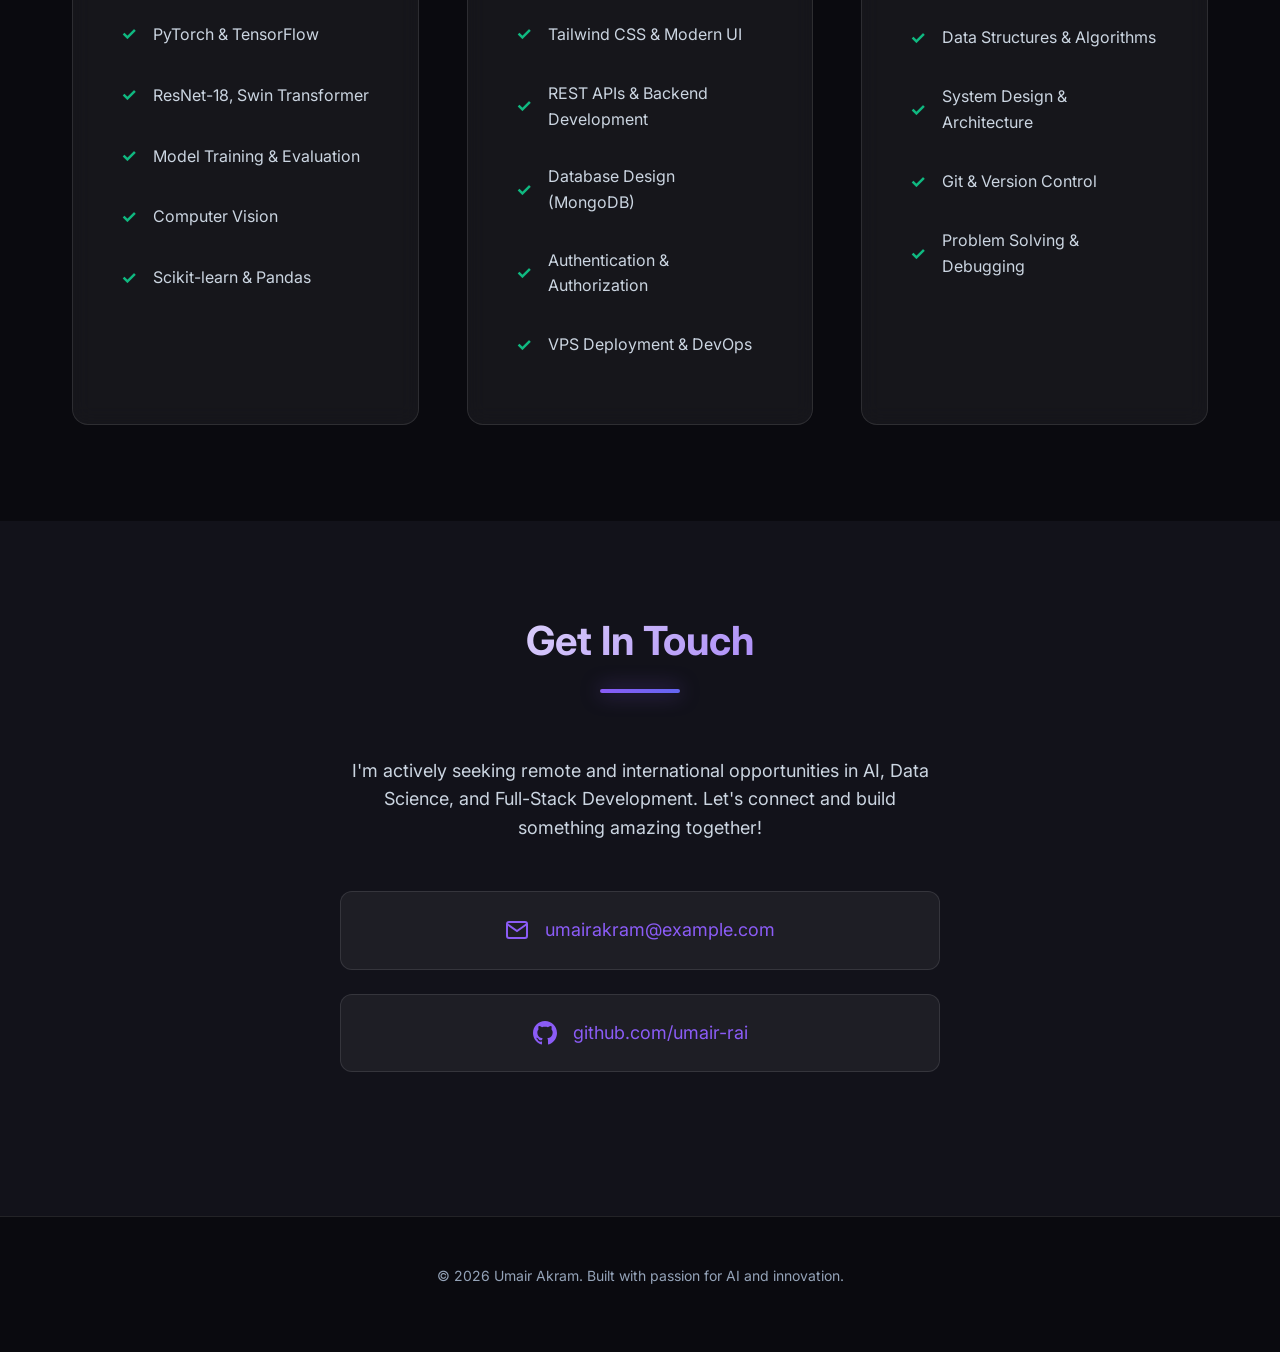
==== commit 67647b35: "Update index.html" ====
--- a/index.html
+++ b/index.html
@@ -68,7 +68,7 @@
               <path d="M12 0c-6.626 0-12 5.373-12 12 0 5.302 3.438 9.8 8.207 11.387.599.111.793-.261.793-.577v-2.234c-3.338.726-4.033-1.416-4.033-1.416-.546-1.387-1.333-1.756-1.333-1.756-1.089-.745.083-.729.083-.729 1.205.084 1.839 1.237 1.839 1.237 1.07 1.834 2.807 1.304 3.492.997.107-.775.418-1.305.762-1.604-2.665-.305-5.467-1.334-5.467-5.931 0-1.311.469-2.381 1.236-3.221-.124-.303-.535-1.524.117-3.176 0 0 1.008-.322 3.301 1.23.957-.266 1.983-.399 3.003-.404 1.02.005 2.047.138 3.006.404 2.291-1.552 3.297-1.23 3.297-1.23.653 1.653.242 2.874.118 3.176.77.84 1.235 1.911 1.235 3.221 0 4.609-2.807 5.624-5.479 5.921.43.372.823 1.102.823 2.222v3.293c0 .319.192.694.801.576 4.765-1.589 8.199-6.086 8.199-11.386 0-6.627-5.373-12-12-12z"/>
             </svg>
           </a>
-          <a href="mailto:umairakram@example.com" class="social-link" aria-label="Email">
+          <a href="mailto:umair.akramcs@gmail.com" class="social-link" aria-label="Email">
             <svg width="24" height="24" viewBox="0 0 24 24" fill="none" stroke="currentColor" stroke-width="2">
               <path d="M4 4h16c1.1 0 2 .9 2 2v12c0 1.1-.9 2-2 2H4c-1.1 0-2-.9-2-2V6c0-1.1.9-2 2-2z"></path>
               <polyline points="22,6 12,13 2,6"></polyline>
@@ -407,3 +407,4 @@
   <script src="script.js"></script>
 </body>
 </html>
+
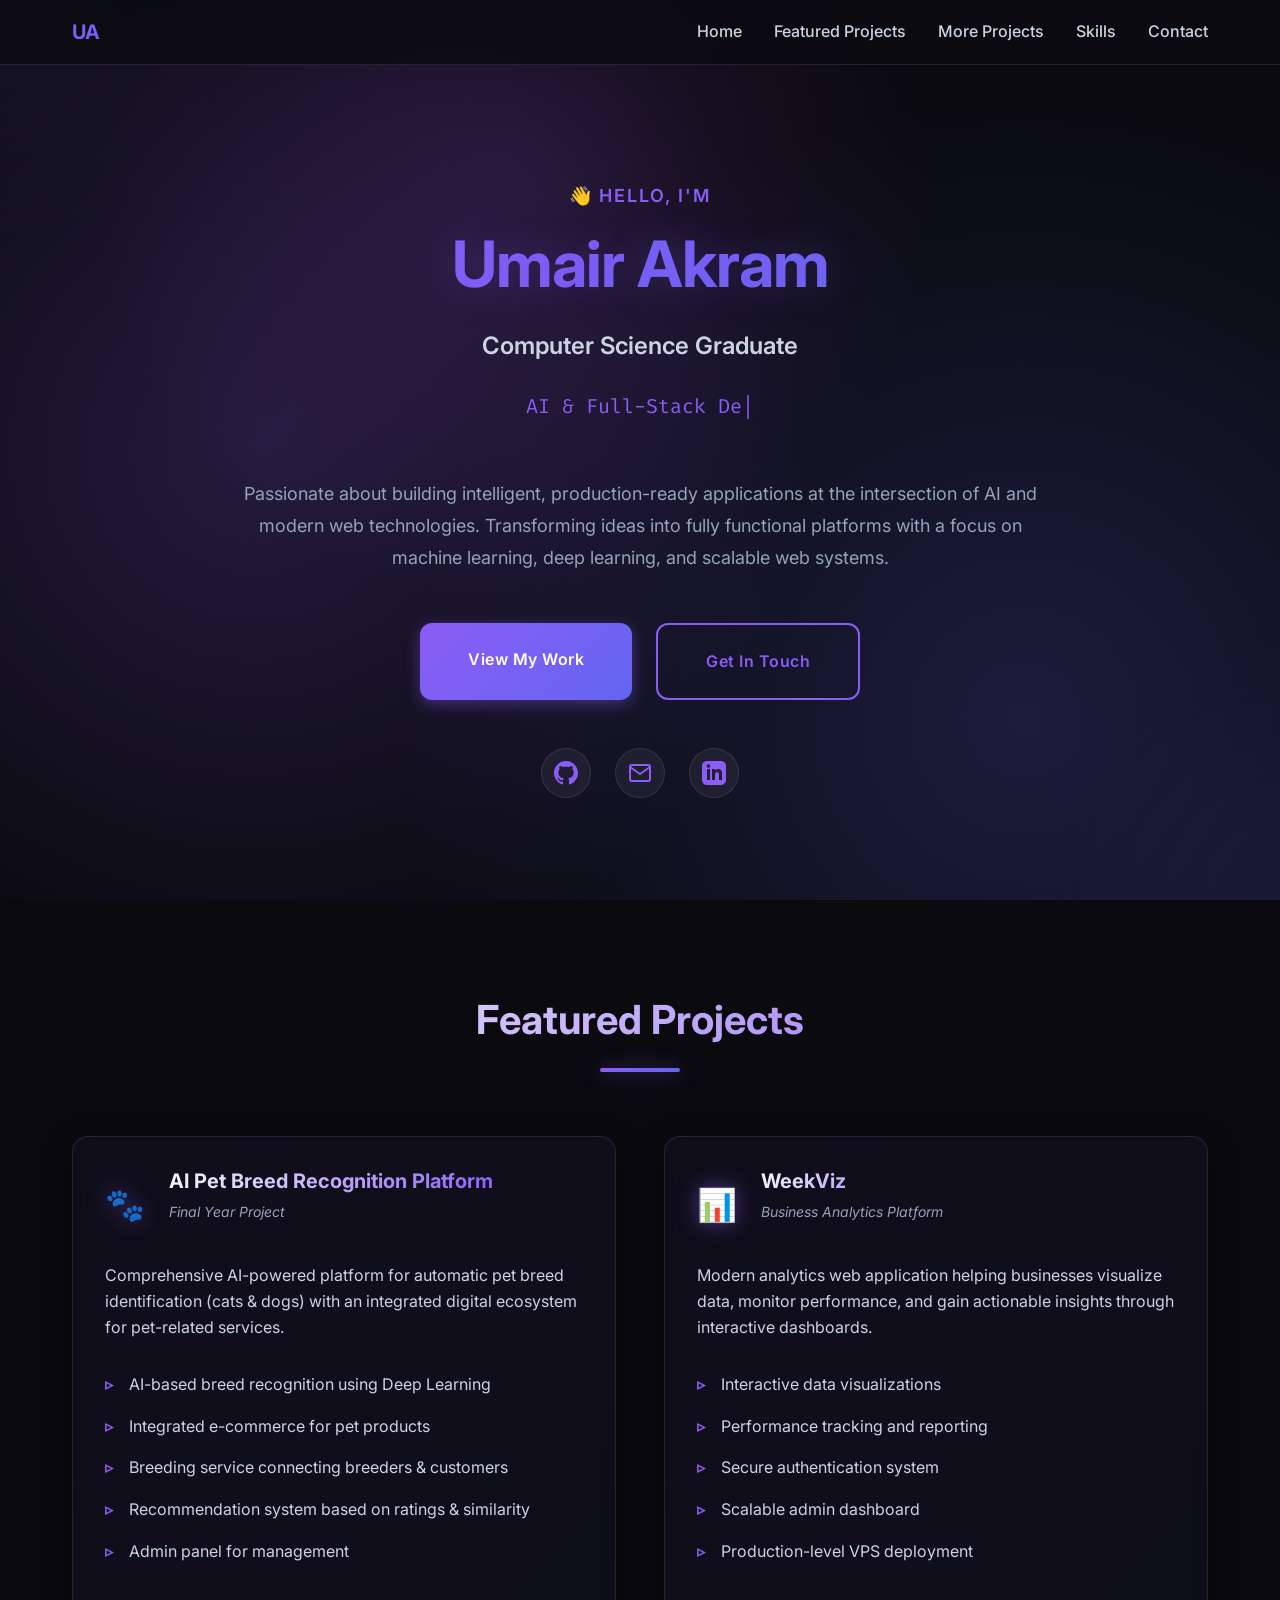
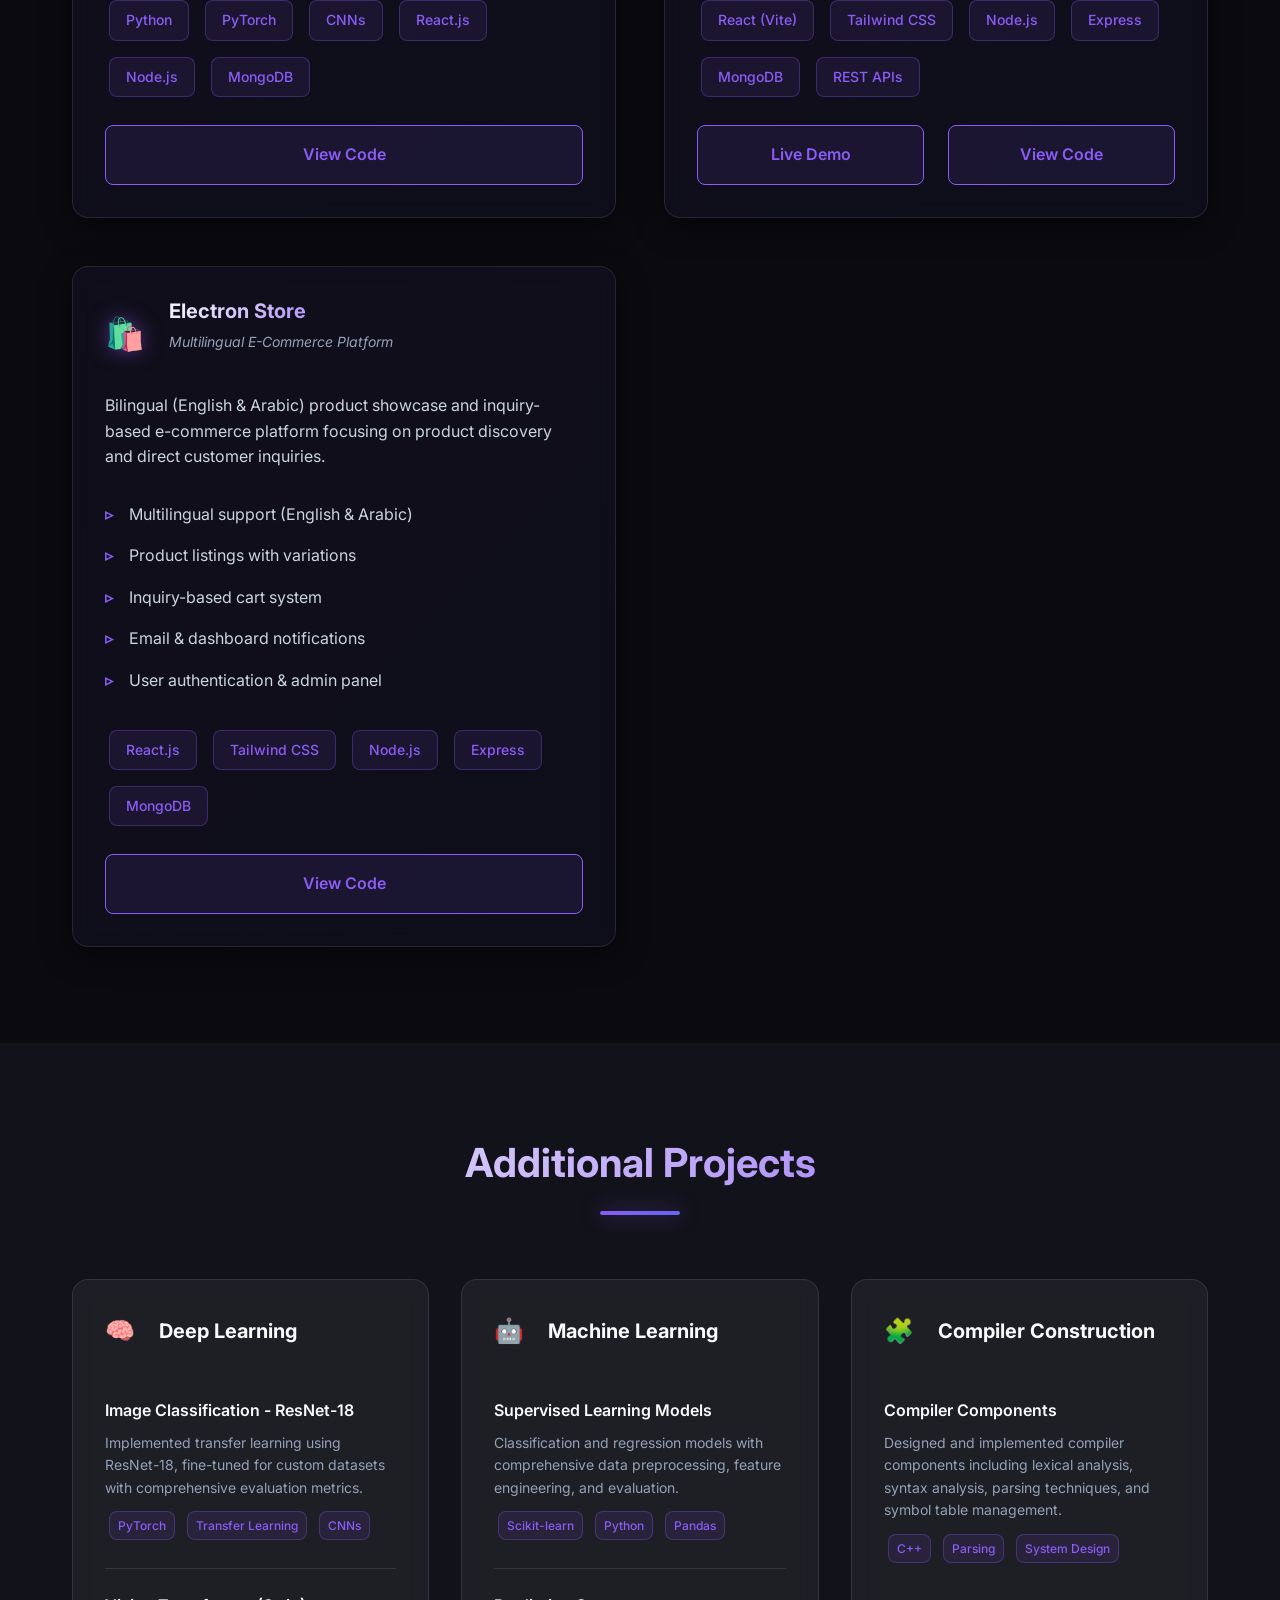
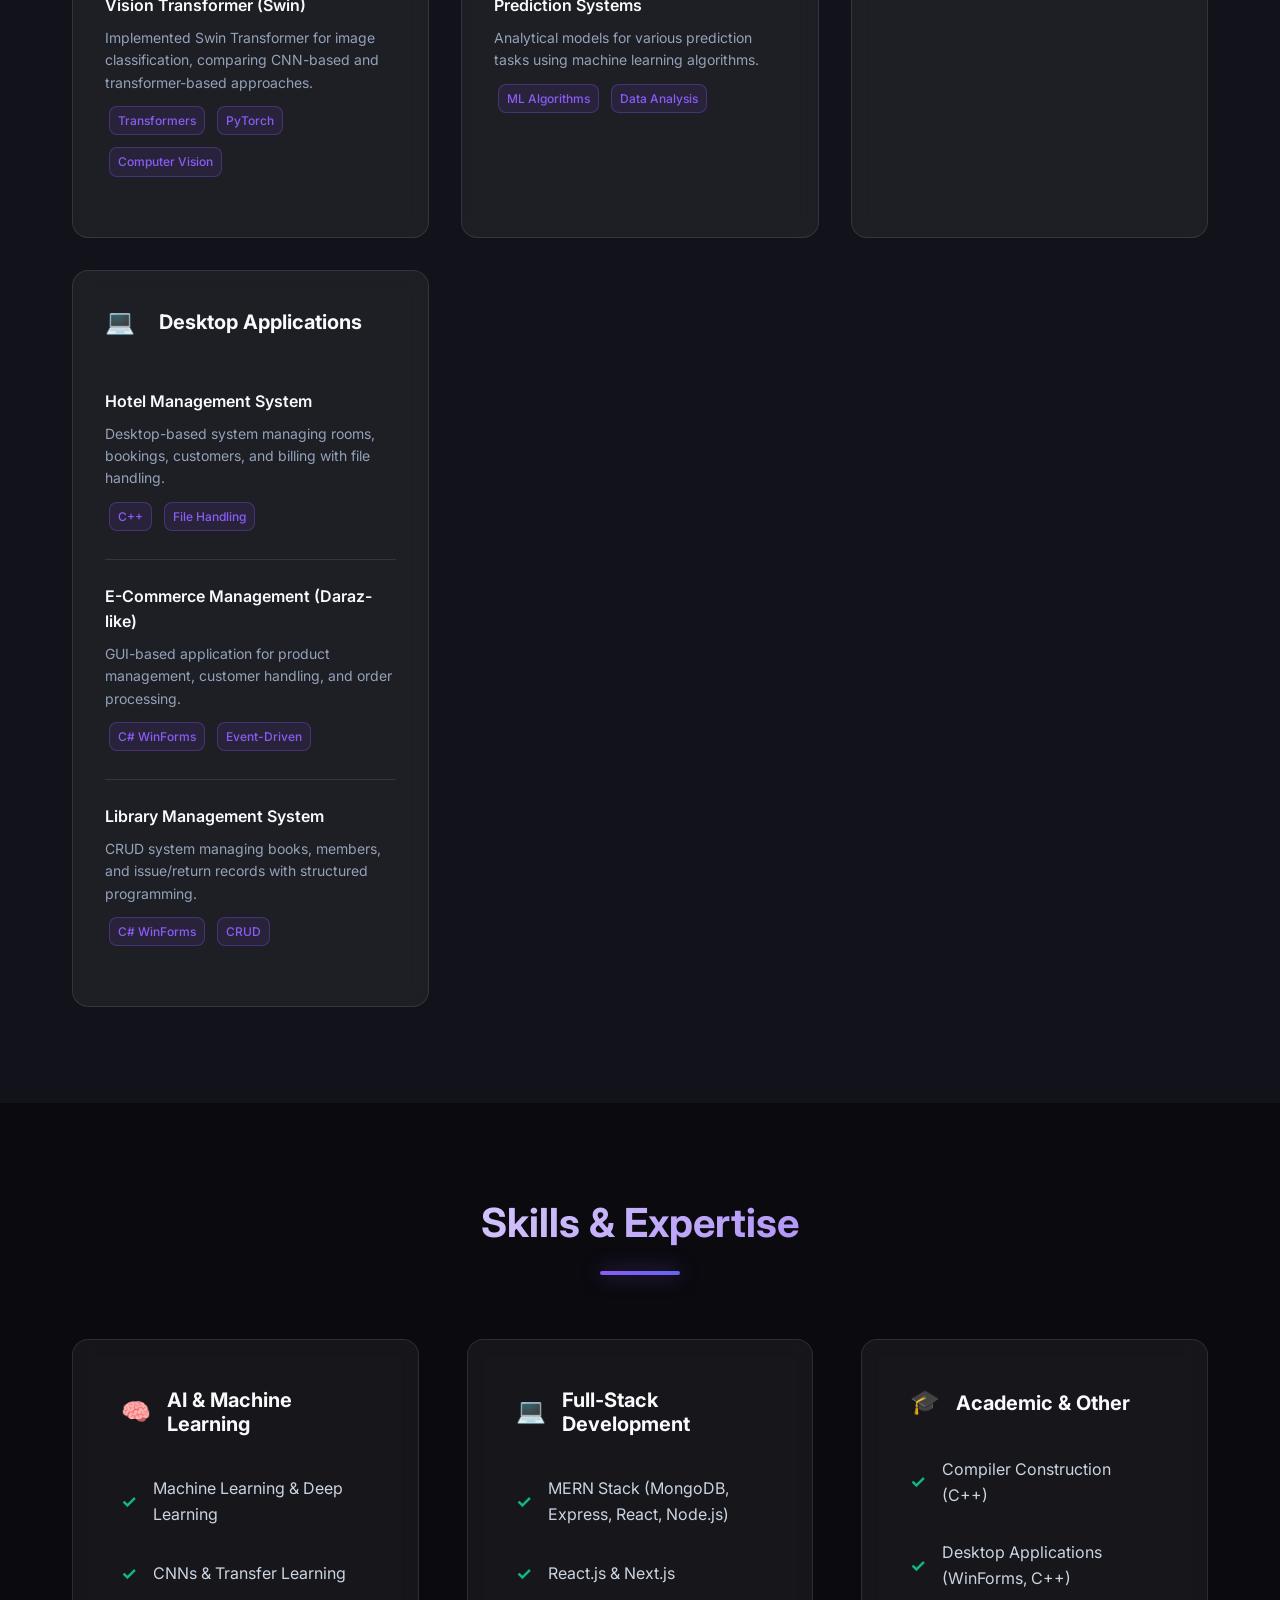
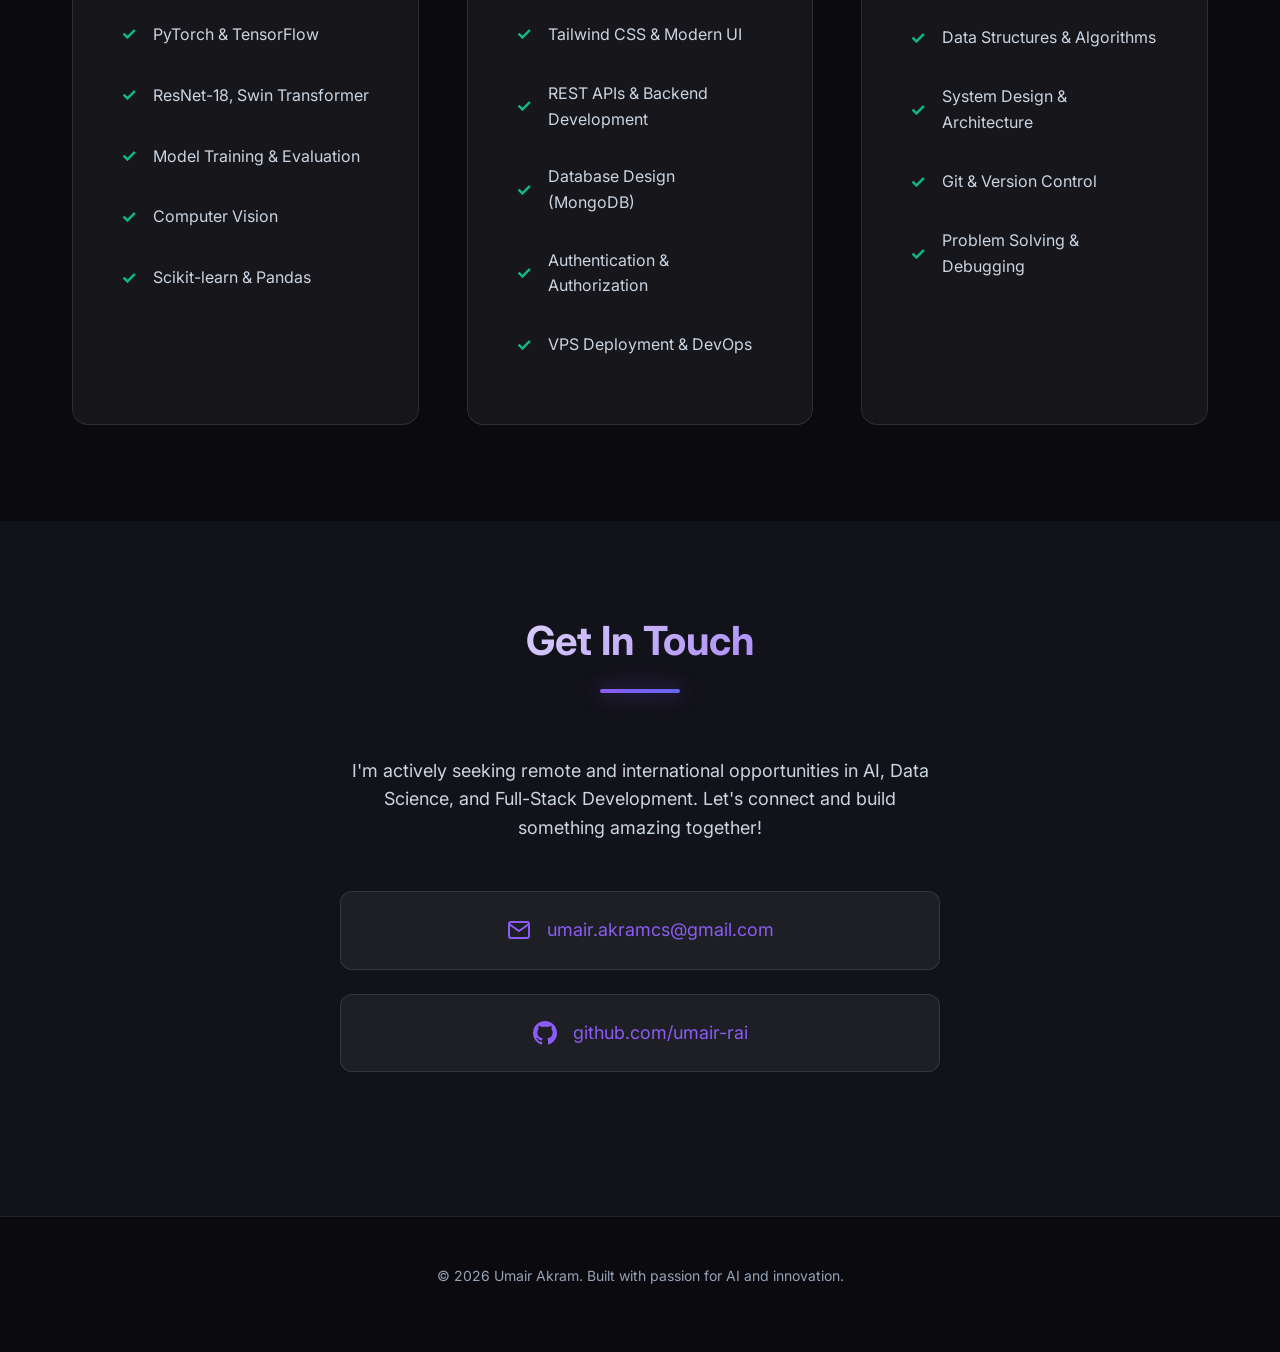
==== commit 35876b80: "Change greeting from 'Hello' to 'Goodbye'" ====
--- a/index.html
+++ b/index.html
@@ -378,12 +378,12 @@
           Let's connect and build something amazing together!
         </p>
         <div class="contact-links scroll-reveal">
-          <a href="mailto:umairakram@example.com" class="contact-link">
+          <a href="mailto:umair.akramcs@gmail.com" class="contact-link">
             <svg width="24" height="24" viewBox="0 0 24 24" fill="none" stroke="currentColor" stroke-width="2">
               <path d="M4 4h16c1.1 0 2 .9 2 2v12c0 1.1-.9 2-2 2H4c-1.1 0-2-.9-2-2V6c0-1.1.9-2 2-2z"></path>
               <polyline points="22,6 12,13 2,6"></polyline>
             </svg>
-            umairakram@example.com
+            umair.akramcs@gmail.com
           </a>
           <a href="https://github.com/umair-rai" target="_blank" rel="noopener noreferrer" class="contact-link">
             <svg width="24" height="24" viewBox="0 0 24 24" fill="currentColor">
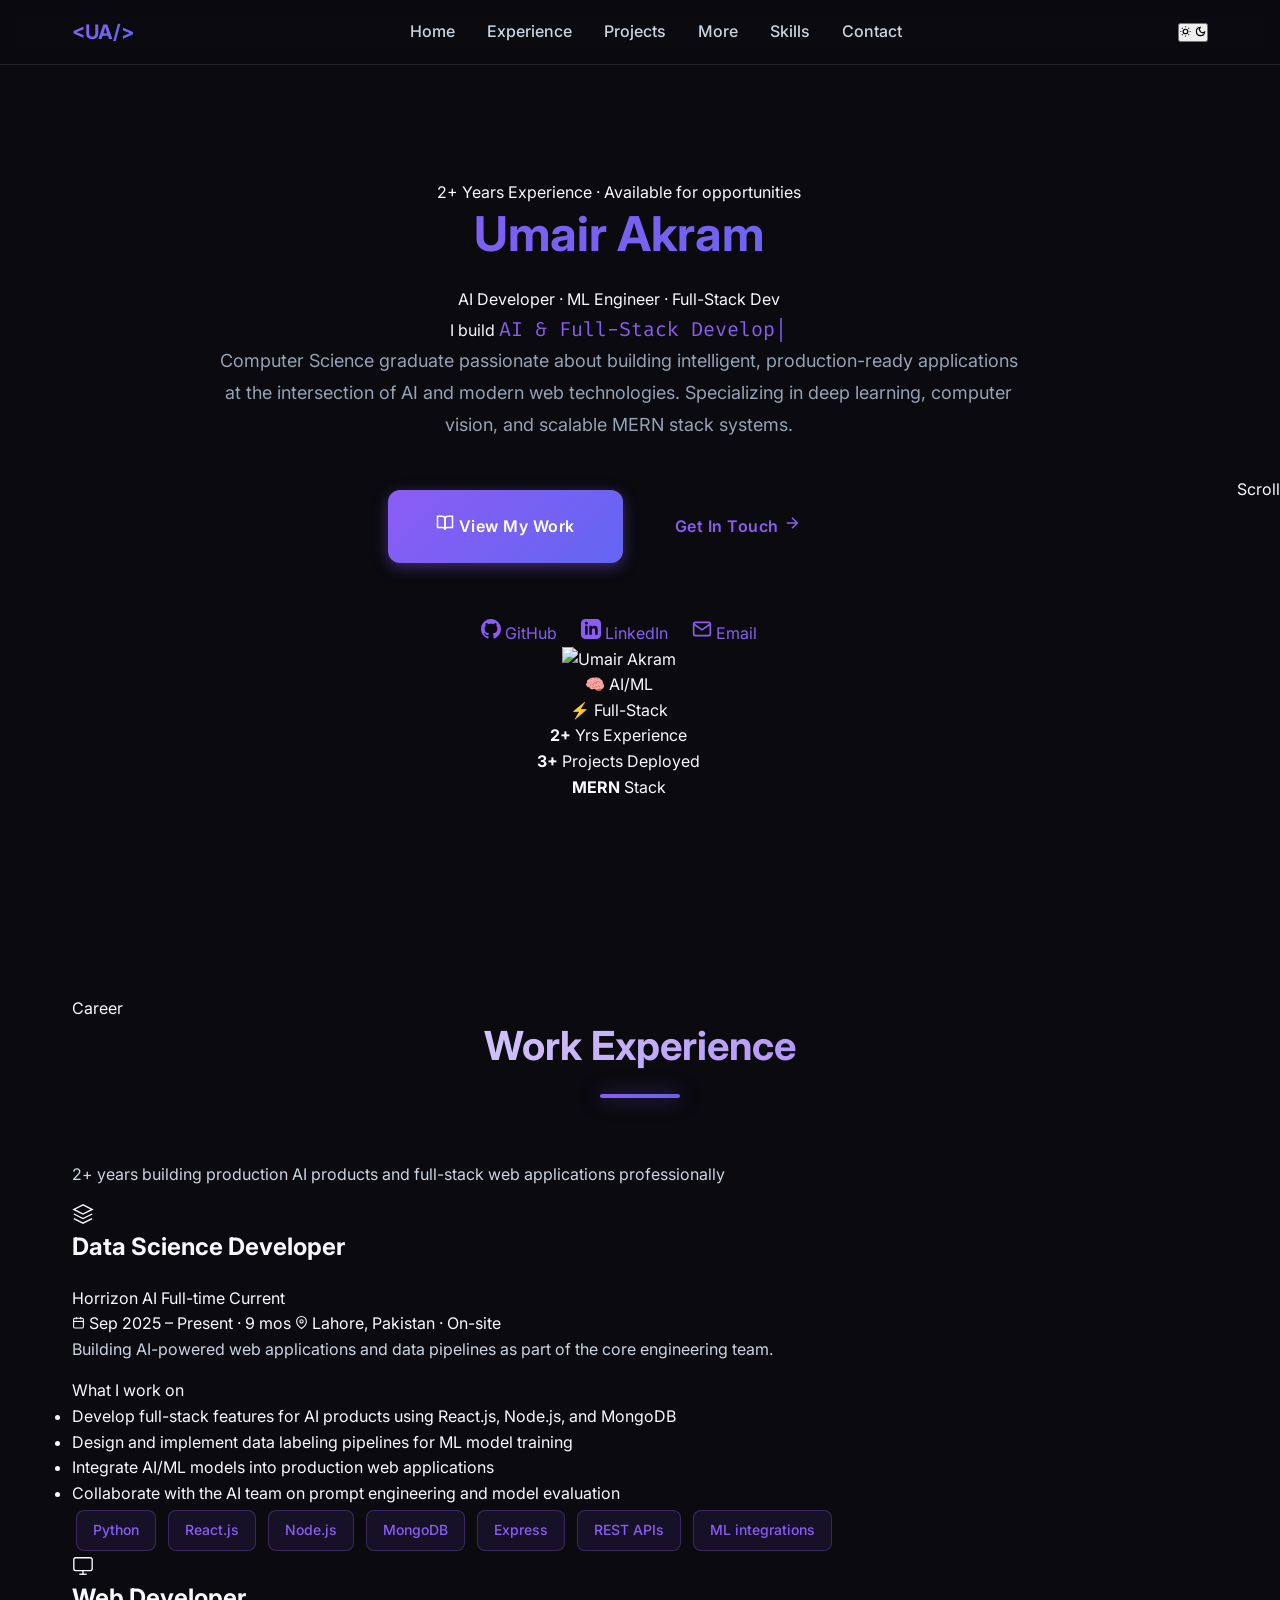
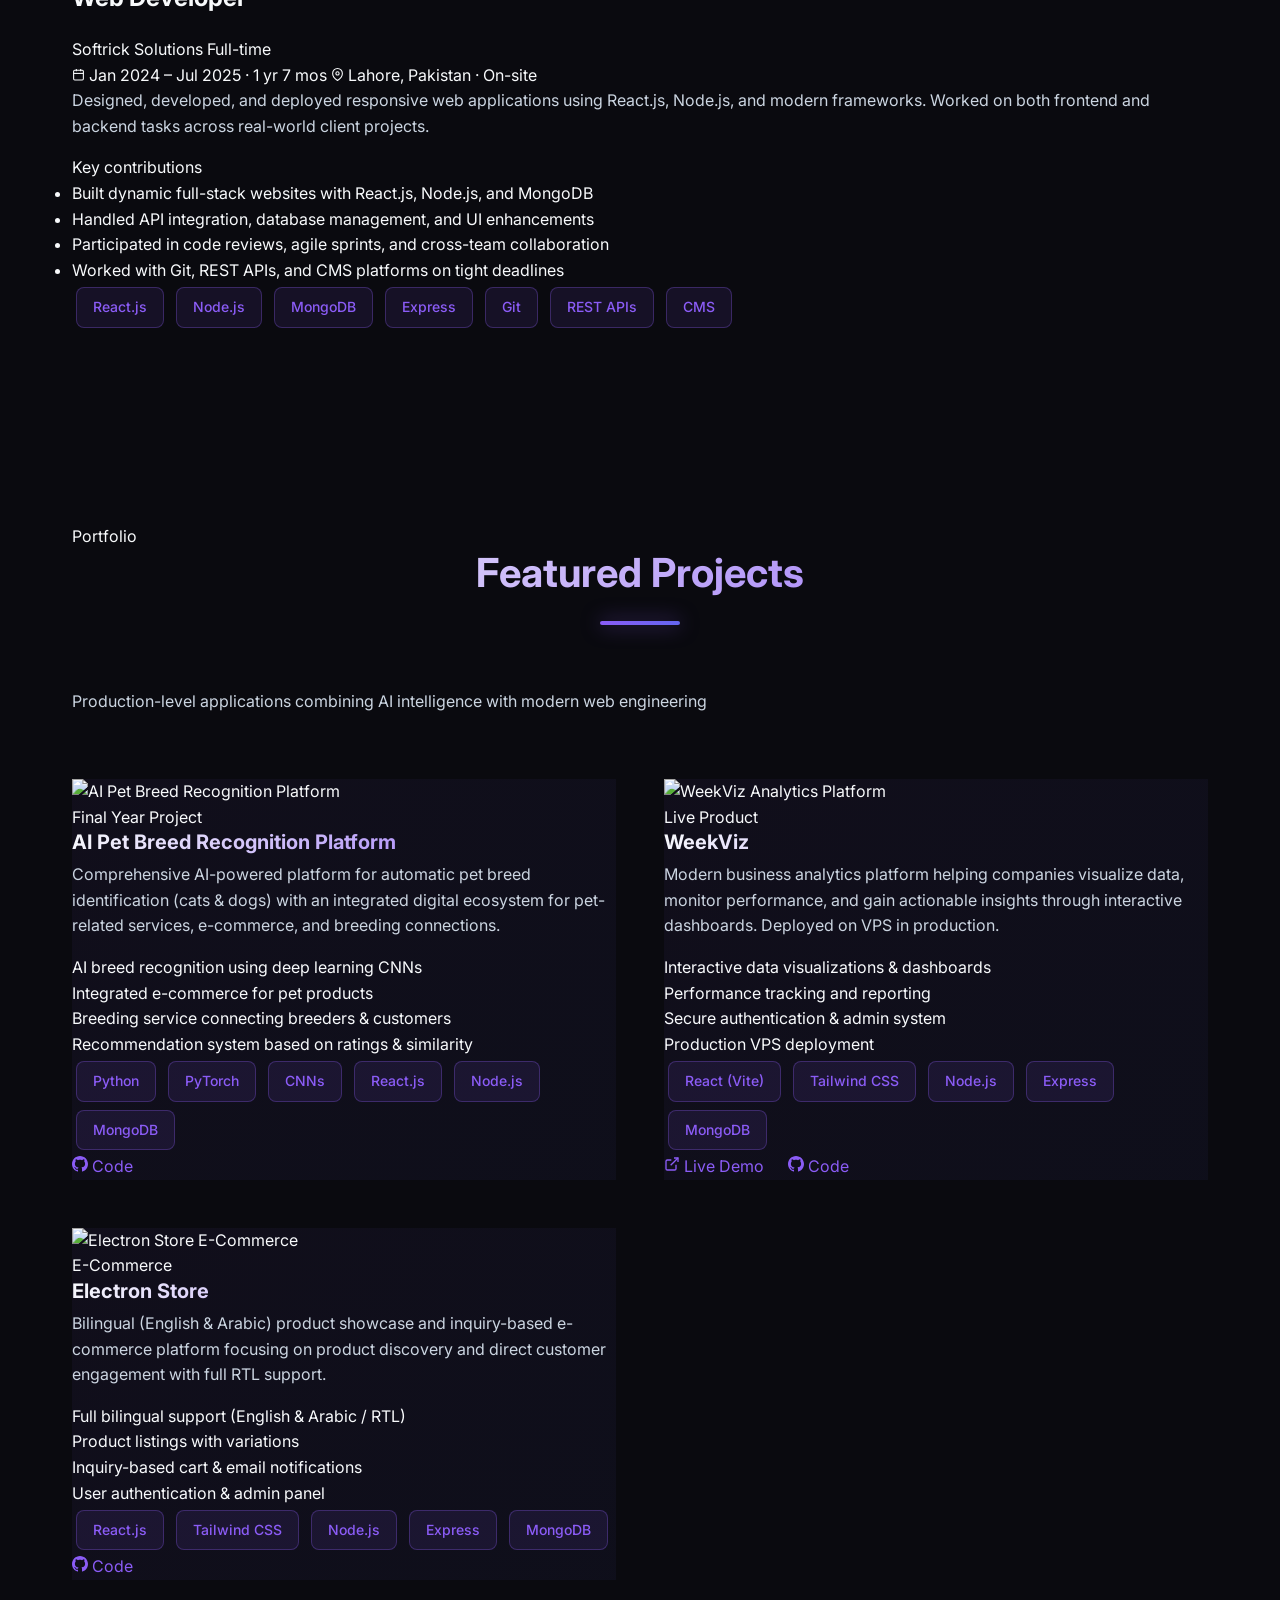
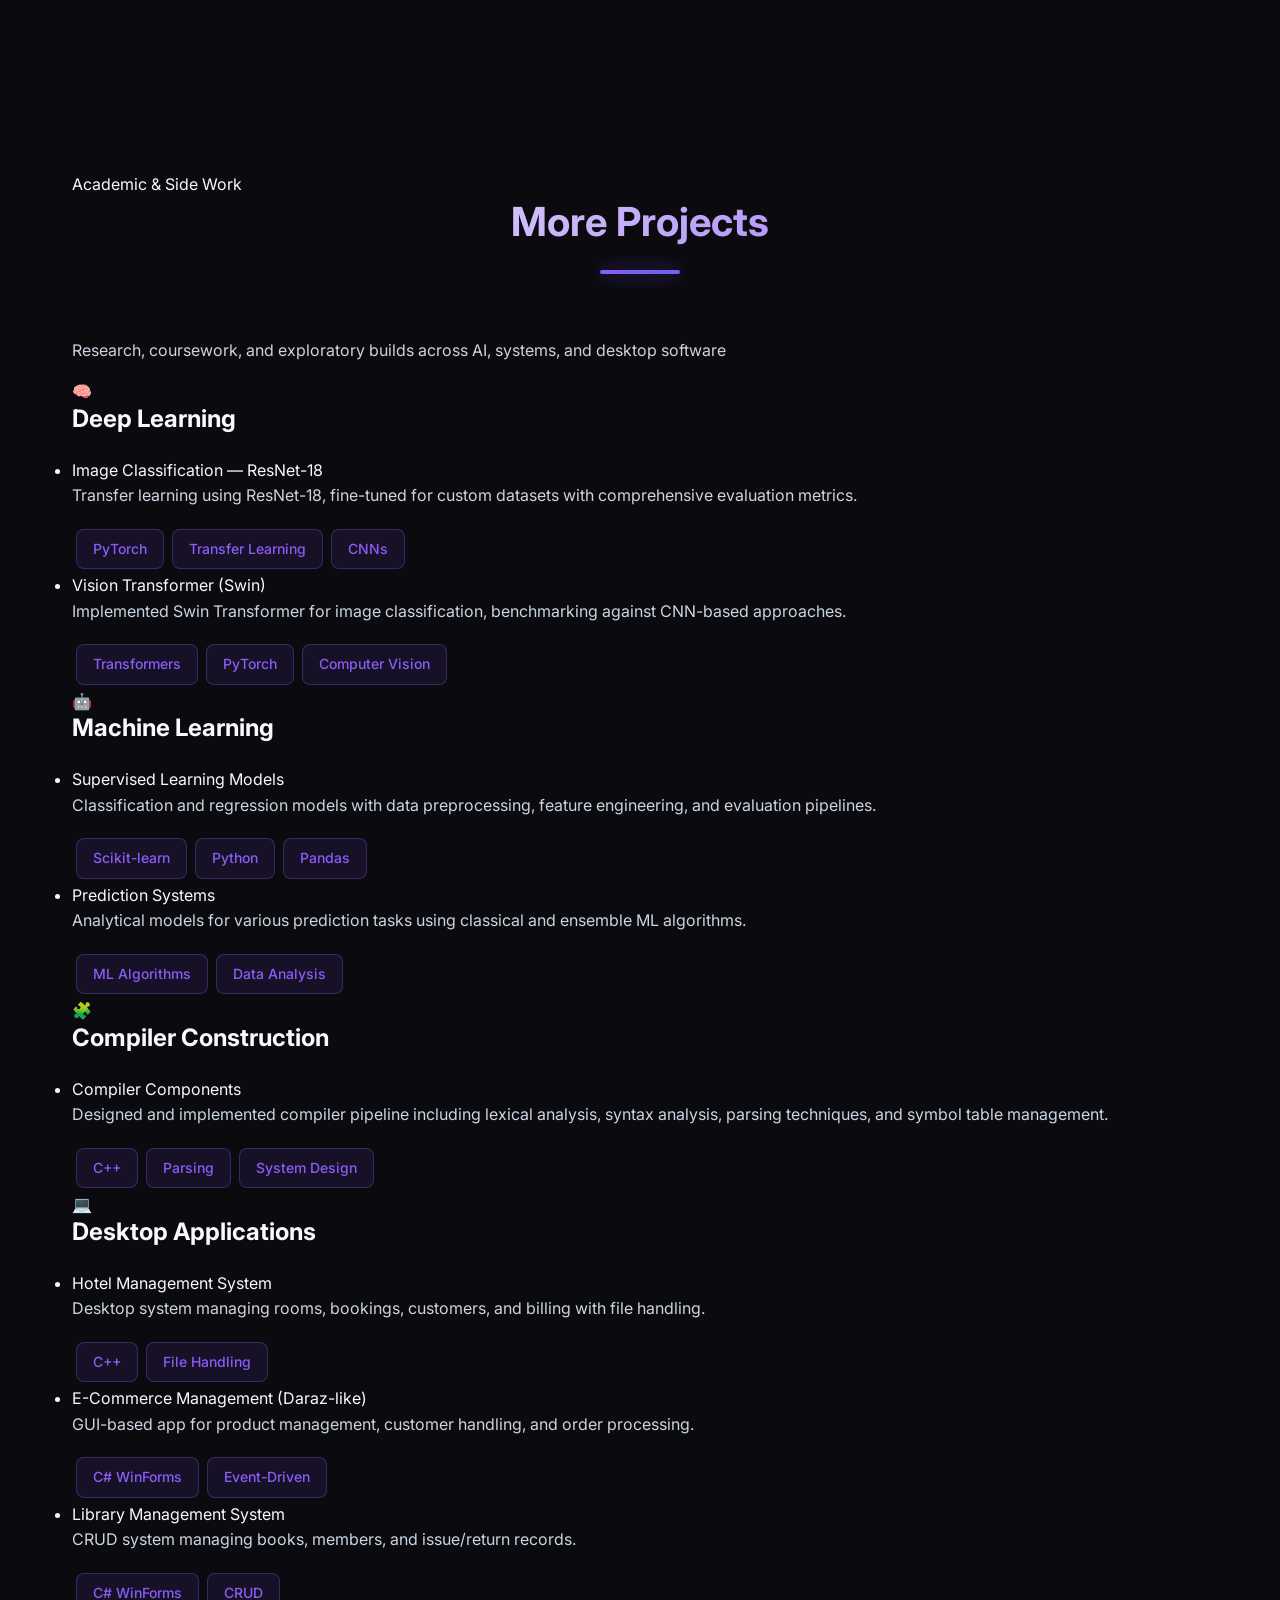
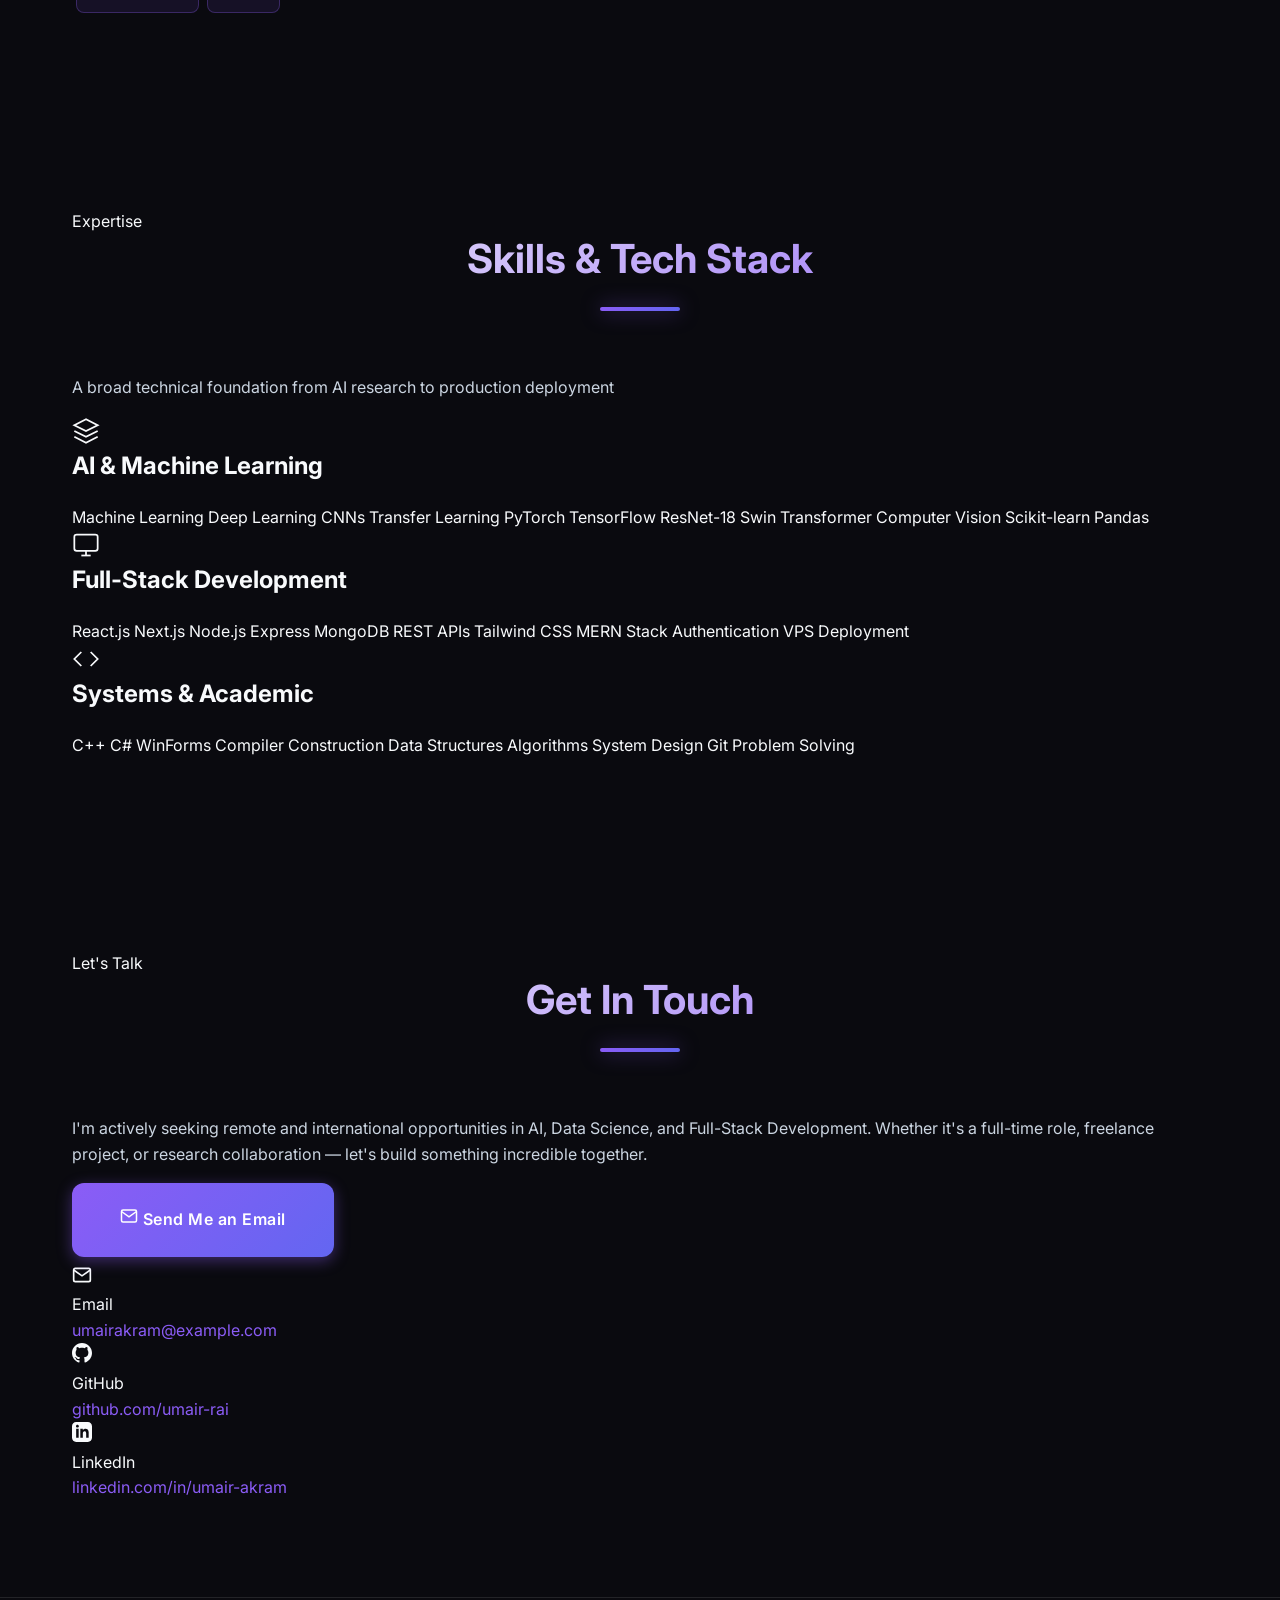
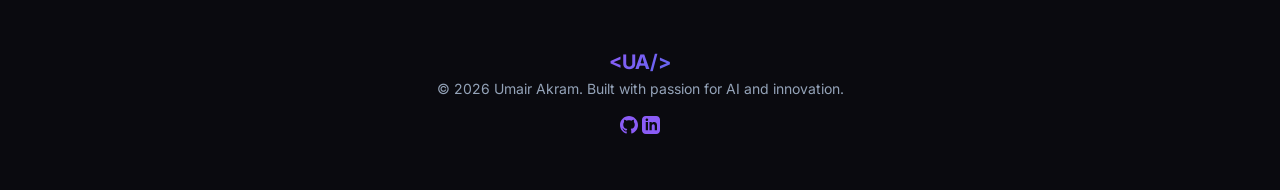
==== commit 86752fbc: "Update fmt.Println message from 'Hello' to 'Goodbye'" ====
--- a/index.html
+++ b/index.html
@@ -1,85 +1,256 @@
 <!DOCTYPE html>
-<html lang="en">
+<html lang="en" data-theme="dark">
 <head>
   <meta charset="UTF-8">
   <meta name="viewport" content="width=device-width, initial-scale=1.0">
   <meta name="description" content="Umair Akram - Computer Science Graduate specializing in AI, Machine Learning, and Full-Stack Development. Explore my portfolio of AI-powered applications and web development projects.">
   <meta name="keywords" content="AI Developer, Full-Stack Developer, Machine Learning, Deep Learning, MERN Stack, Computer Science">
   <meta name="author" content="Umair Akram">
-  
-  <!-- Open Graph Meta Tags -->
   <meta property="og:title" content="Umair Akram - AI & Full-Stack Developer">
   <meta property="og:description" content="Computer Science Graduate specializing in AI, Machine Learning, and Full-Stack Development">
   <meta property="og:type" content="website">
-  
-  <title>Umair Akram - AI & Full-Stack Developer Portfolio</title>
-  
-  <!-- Google Fonts -->
+  <title>Umair Akram — AI & Full-Stack Developer</title>
   <link rel="preconnect" href="https://fonts.googleapis.com">
   <link rel="preconnect" href="https://fonts.gstatic.com" crossorigin>
-  <link href="https://fonts.googleapis.com/css2?family=Inter:wght@300;400;500;600;700;800&family=Fira+Code:wght@400;500&display=swap" rel="stylesheet">
-  
-  <!-- Stylesheet -->
+  <link href="https://fonts.googleapis.com/css2?family=Inter:wght@300;400;500;600;700;800;900&family=Fira+Code:wght@400;500&display=swap" rel="stylesheet">
   <link rel="stylesheet" href="styles.css">
 </head>
 <body>
-  <!-- Scroll Progress Indicator -->
+
+  <!-- Scroll Progress -->
   <div class="scroll-progress" id="scrollProgress"></div>
 
   <!-- Navigation -->
   <nav class="navbar" id="navbar">
     <div class="nav-container">
-      <a href="#home" class="nav-logo">UA</a>
-      <button class="nav-toggle" id="navToggle" aria-label="Toggle navigation menu">
-        <span></span>
-        <span></span>
-        <span></span>
-      </button>
+      <a href="#home" class="nav-logo">
+        <span class="logo-bracket">&lt;</span>UA<span class="logo-bracket">/&gt;</span>
+      </a>
       <ul class="nav-menu" id="navMenu">
         <li><a href="#home" class="nav-link">Home</a></li>
-        <li><a href="#projects" class="nav-link">Featured Projects</a></li>
-        <li><a href="#additional-projects" class="nav-link">More Projects</a></li>
+        <li><a href="#experience" class="nav-link">Experience</a></li>
+        <li><a href="#projects" class="nav-link">Projects</a></li>
+        <li><a href="#more-projects" class="nav-link">More</a></li>
         <li><a href="#skills" class="nav-link">Skills</a></li>
         <li><a href="#contact" class="nav-link">Contact</a></li>
       </ul>
+      <div class="nav-actions">
+        <button class="theme-toggle" id="themeToggle" aria-label="Toggle theme">
+          <span class="toggle-track">
+            <span class="toggle-thumb">
+              <span class="toggle-sun">
+                <svg width="11" height="11" viewBox="0 0 24 24" fill="none" stroke="currentColor" stroke-width="2.5"><circle cx="12" cy="12" r="5"/><line x1="12" y1="1" x2="12" y2="3"/><line x1="12" y1="21" x2="12" y2="23"/><line x1="4.22" y1="4.22" x2="5.64" y2="5.64"/><line x1="18.36" y1="18.36" x2="19.78" y2="19.78"/><line x1="1" y1="12" x2="3" y2="12"/><line x1="21" y1="12" x2="23" y2="12"/><line x1="4.22" y1="19.78" x2="5.64" y2="18.36"/><line x1="18.36" y1="5.64" x2="19.78" y2="4.22"/></svg>
+              </span>
+              <span class="toggle-moon">
+                <svg width="11" height="11" viewBox="0 0 24 24" fill="none" stroke="currentColor" stroke-width="2.5"><path d="M21 12.79A9 9 0 1 1 11.21 3 7 7 0 0 0 21 12.79z"/></svg>
+              </span>
+            </span>
+          </span>
+        </button>
+        <button class="nav-toggle" id="navToggle" aria-label="Toggle navigation">
+          <span></span><span></span><span></span>
+        </button>
+      </div>
     </div>
   </nav>
 
   <!-- Hero Section -->
   <section class="hero" id="home">
-    <div class="hero-background"></div>
+    <div class="hero-bg-grid"></div>
+    <div class="hero-orb hero-orb-1"></div>
+    <div class="hero-orb hero-orb-2"></div>
     <div class="container">
       <div class="hero-content">
-        <p class="hero-greeting">👋 Hello, I'm</p>
-        <h1 class="hero-title">Umair Akram</h1>
-        <p class="hero-subtitle">Computer Science Graduate</p>
-        <div class="hero-typing" id="typingText"></div>
-        <p class="hero-description">
-          Passionate about building intelligent, production-ready applications at the intersection of AI and modern web technologies. 
-          Transforming ideas into fully functional platforms with a focus on machine learning, deep learning, and scalable web systems.
-        </p>
-        <div class="hero-buttons">
-          <a href="#projects" class="btn btn-primary">View My Work</a>
-          <a href="#contact" class="btn btn-outline">Get In Touch</a>
-        </div>
-        <div class="hero-social">
-          <a href="https://github.com/umair-rai" target="_blank" rel="noopener noreferrer" class="social-link" aria-label="GitHub Profile">
-            <svg width="24" height="24" viewBox="0 0 24 24" fill="currentColor">
-              <path d="M12 0c-6.626 0-12 5.373-12 12 0 5.302 3.438 9.8 8.207 11.387.599.111.793-.261.793-.577v-2.234c-3.338.726-4.033-1.416-4.033-1.416-.546-1.387-1.333-1.756-1.333-1.756-1.089-.745.083-.729.083-.729 1.205.084 1.839 1.237 1.839 1.237 1.07 1.834 2.807 1.304 3.492.997.107-.775.418-1.305.762-1.604-2.665-.305-5.467-1.334-5.467-5.931 0-1.311.469-2.381 1.236-3.221-.124-.303-.535-1.524.117-3.176 0 0 1.008-.322 3.301 1.23.957-.266 1.983-.399 3.003-.404 1.02.005 2.047.138 3.006.404 2.291-1.552 3.297-1.23 3.297-1.23.653 1.653.242 2.874.118 3.176.77.84 1.235 1.911 1.235 3.221 0 4.609-2.807 5.624-5.479 5.921.43.372.823 1.102.823 2.222v3.293c0 .319.192.694.801.576 4.765-1.589 8.199-6.086 8.199-11.386 0-6.627-5.373-12-12-12z"/>
-            </svg>
-          </a>
-          <a href="mailto:umair.akramcs@gmail.com" class="social-link" aria-label="Email">
-            <svg width="24" height="24" viewBox="0 0 24 24" fill="none" stroke="currentColor" stroke-width="2">
-              <path d="M4 4h16c1.1 0 2 .9 2 2v12c0 1.1-.9 2-2 2H4c-1.1 0-2-.9-2-2V6c0-1.1.9-2 2-2z"></path>
-              <polyline points="22,6 12,13 2,6"></polyline>
-            </svg>
-          </a>
-          <a href="https://linkedin.com/in/umair-akram" target="_blank" rel="noopener noreferrer" class="social-link" aria-label="LinkedIn Profile">
-            <svg width="24" height="24" viewBox="0 0 24 24" fill="currentColor">
-              <path d="M19 0h-14c-2.761 0-5 2.239-5 5v14c0 2.761 2.239 5 5 5h14c2.762 0 5-2.239 5-5v-14c0-2.761-2.238-5-5-5zm-11 19h-3v-11h3v11zm-1.5-12.268c-.966 0-1.75-.79-1.75-1.764s.784-1.764 1.75-1.764 1.75.79 1.75 1.764-.783 1.764-1.75 1.764zm13.5 12.268h-3v-5.604c0-3.368-4-3.113-4 0v5.604h-3v-11h3v1.765c1.396-2.586 7-2.777 7 2.476v6.759z"/>
-            </svg>
-          </a>
-        </div>
+        <div class="hero-text">
+          <div class="hero-badge">
+            <span class="badge-dot"></span>
+            2+ Years Experience · Available for opportunities
+          </div>
+          <h1 class="hero-name">Umair <span class="name-accent">Akram</span></h1>
+          <div class="hero-roles">
+            <span class="role-tag">AI Developer</span>
+            <span class="role-divider">·</span>
+            <span class="role-tag">ML Engineer</span>
+            <span class="role-divider">·</span>
+            <span class="role-tag">Full-Stack Dev</span>
+          </div>
+          <div class="hero-typing-wrapper">
+            <span class="typing-prefix">I build </span>
+            <span class="hero-typing" id="typingText"></span>
+          </div>
+          <p class="hero-description">
+            Computer Science graduate passionate about building intelligent, production-ready applications at the intersection of AI and modern web technologies. Specializing in deep learning, computer vision, and scalable MERN stack systems.
+          </p>
+          <div class="hero-cta">
+            <a href="#projects" class="btn btn-primary">
+              <svg width="18" height="18" viewBox="0 0 24 24" fill="none" stroke="currentColor" stroke-width="2"><path d="M2 3h6a4 4 0 0 1 4 4v14a3 3 0 0 0-3-3H2z"/><path d="M22 3h-6a4 4 0 0 0-4 4v14a3 3 0 0 1 3-3h7z"/></svg>
+              View My Work
+            </a>
+            <a href="#contact" class="btn btn-ghost">
+              Get In Touch
+              <svg width="18" height="18" viewBox="0 0 24 24" fill="none" stroke="currentColor" stroke-width="2"><line x1="5" y1="12" x2="19" y2="12"/><polyline points="12 5 19 12 12 19"/></svg>
+            </a>
+          </div>
+          <div class="hero-social">
+            <a href="https://github.com/umair-rai" target="_blank" rel="noopener noreferrer" class="social-btn" aria-label="GitHub">
+              <svg width="20" height="20" viewBox="0 0 24 24" fill="currentColor"><path d="M12 0c-6.626 0-12 5.373-12 12 0 5.302 3.438 9.8 8.207 11.387.599.111.793-.261.793-.577v-2.234c-3.338.726-4.033-1.416-4.033-1.416-.546-1.387-1.333-1.756-1.333-1.756-1.089-.745.083-.729.083-.729 1.205.084 1.839 1.237 1.839 1.237 1.07 1.834 2.807 1.304 3.492.997.107-.775.418-1.305.762-1.604-2.665-.305-5.467-1.334-5.467-5.931 0-1.311.469-2.381 1.236-3.221-.124-.303-.535-1.524.117-3.176 0 0 1.008-.322 3.301 1.23.957-.266 1.983-.399 3.003-.404 1.02.005 2.047.138 3.006.404 2.291-1.552 3.297-1.23 3.297-1.23.653 1.653.242 2.874.118 3.176.77.84 1.235 1.911 1.235 3.221 0 4.609-2.807 5.624-5.479 5.921.43.372.823 1.102.823 2.222v3.293c0 .319.192.694.801.576 4.765-1.589 8.199-6.086 8.199-11.386 0-6.627-5.373-12-12-12z"/></svg>
+              GitHub
+            </a>
+            <a href="https://linkedin.com/in/umair-akram" target="_blank" rel="noopener noreferrer" class="social-btn" aria-label="LinkedIn">
+              <svg width="20" height="20" viewBox="0 0 24 24" fill="currentColor"><path d="M19 0h-14c-2.761 0-5 2.239-5 5v14c0 2.761 2.239 5 5 5h14c2.762 0 5-2.239 5-5v-14c0-2.761-2.238-5-5-5zm-11 19h-3v-11h3v11zm-1.5-12.268c-.966 0-1.75-.79-1.75-1.764s.784-1.764 1.75-1.764 1.75.79 1.75 1.764-.783 1.764-1.75 1.764zm13.5 12.268h-3v-5.604c0-3.368-4-3.113-4 0v5.604h-3v-11h3v1.765c1.396-2.586 7-2.777 7 2.476v6.759z"/></svg>
+              LinkedIn
+            </a>
+            <a href="mailto:umairakram@example.com" class="social-btn" aria-label="Email">
+              <svg width="20" height="20" viewBox="0 0 24 24" fill="none" stroke="currentColor" stroke-width="2"><path d="M4 4h16c1.1 0 2 .9 2 2v12c0 1.1-.9 2-2 2H4c-1.1 0-2-.9-2-2V6c0-1.1.9-2 2-2z"/><polyline points="22,6 12,13 2,6"/></svg>
+              Email
+            </a>
+          </div>
+        </div>
+        <div class="hero-visual">
+          <div class="profile-frame">
+            <div class="profile-glow"></div>
+            <img src="Image.png" alt="Umair Akram" class="profile-img">
+            <div class="profile-ring"></div>
+            <div class="floating-badge badge-ai">
+              <span>🧠</span> AI/ML
+            </div>
+            <div class="floating-badge badge-web">
+              <span>⚡</span> Full-Stack
+            </div>
+          </div>
+          <div class="stats-row">
+            <div class="stat-pill">
+              <strong>2+</strong> Yrs Experience
+            </div>
+            <div class="stat-pill">
+              <strong>3+</strong> Projects Deployed
+            </div>
+            <div class="stat-pill">
+              <strong>MERN</strong> Stack
+            </div>
+          </div>
+        </div>
+      </div>
+    </div>
+    <div class="scroll-hint">
+      <div class="scroll-mouse"><div class="scroll-wheel"></div></div>
+      <span>Scroll</span>
+    </div>
+  </section>
+
+  <!-- Experience Section -->
+  <section class="section section-alt" id="experience">
+    <div class="container">
+      <div class="section-header scroll-reveal">
+        <span class="section-label">Career</span>
+        <h2 class="section-title">Work Experience</h2>
+        <p class="section-subtitle">2+ years building production AI products and full-stack web applications professionally</p>
+      </div>
+
+      <div class="timeline">
+
+        <!-- Horrizon AI -->
+        <div class="timeline-item scroll-reveal">
+          <div class="timeline-marker">
+            <div class="timeline-dot active"></div>
+            <div class="timeline-line"></div>
+          </div>
+          <div class="timeline-card">
+            <div class="timeline-header">
+              <div class="timeline-company-logo">
+                <svg width="22" height="22" viewBox="0 0 24 24" fill="none" stroke="currentColor" stroke-width="1.5"><path d="M12 2L2 7l10 5 10-5-10-5z"/><path d="M2 17l10 5 10-5"/><path d="M2 12l10 5 10-5"/></svg>
+              </div>
+              <div class="timeline-meta">
+                <h3 class="timeline-role">Data Science Developer</h3>
+                <div class="timeline-company">
+                  <span class="company-name">Horrizon AI</span>
+                  <span class="company-type">Full-time</span>
+                  <span class="company-current">Current</span>
+                </div>
+                <div class="timeline-info">
+                  <span class="timeline-date">
+                    <svg width="13" height="13" viewBox="0 0 24 24" fill="none" stroke="currentColor" stroke-width="2"><rect x="3" y="4" width="18" height="18" rx="2"/><line x1="16" y1="2" x2="16" y2="6"/><line x1="8" y1="2" x2="8" y2="6"/><line x1="3" y1="10" x2="21" y2="10"/></svg>
+                    Sep 2025 – Present · 9 mos
+                  </span>
+                  <span class="timeline-location">
+                    <svg width="13" height="13" viewBox="0 0 24 24" fill="none" stroke="currentColor" stroke-width="2"><path d="M21 10c0 7-9 13-9 13s-9-6-9-13a9 9 0 0 1 18 0z"/><circle cx="12" cy="10" r="3"/></svg>
+                    Lahore, Pakistan · On-site
+                  </span>
+                </div>
+              </div>
+            </div>
+            <p class="timeline-summary">Building AI-powered web applications and data pipelines as part of the core engineering team.</p>
+            <div class="timeline-section">
+              <div class="timeline-section-title">What I work on</div>
+              <ul class="timeline-bullets">
+                <li>Develop full-stack features for AI products using React.js, Node.js, and MongoDB</li>
+                <li>Design and implement data labeling pipelines for ML model training</li>
+                <li>Integrate AI/ML models into production web applications</li>
+                <li>Collaborate with the AI team on prompt engineering and model evaluation</li>
+              </ul>
+            </div>
+            <div class="timeline-tags">
+              <span class="tag">Python</span>
+              <span class="tag">React.js</span>
+              <span class="tag">Node.js</span>
+              <span class="tag">MongoDB</span>
+              <span class="tag">Express</span>
+              <span class="tag">REST APIs</span>
+              <span class="tag">ML integrations</span>
+            </div>
+          </div>
+        </div>
+
+        <!-- Softrick Solutions -->
+        <div class="timeline-item scroll-reveal">
+          <div class="timeline-marker">
+            <div class="timeline-dot"></div>
+          </div>
+          <div class="timeline-card">
+            <div class="timeline-header">
+              <div class="timeline-company-logo">
+                <svg width="22" height="22" viewBox="0 0 24 24" fill="none" stroke="currentColor" stroke-width="1.5"><rect x="2" y="3" width="20" height="14" rx="2"/><path d="M8 21h8"/><path d="M12 17v4"/></svg>
+              </div>
+              <div class="timeline-meta">
+                <h3 class="timeline-role">Web Developer</h3>
+                <div class="timeline-company">
+                  <span class="company-name">Softrick Solutions</span>
+                  <span class="company-type">Full-time</span>
+                </div>
+                <div class="timeline-info">
+                  <span class="timeline-date">
+                    <svg width="13" height="13" viewBox="0 0 24 24" fill="none" stroke="currentColor" stroke-width="2"><rect x="3" y="4" width="18" height="18" rx="2"/><line x1="16" y1="2" x2="16" y2="6"/><line x1="8" y1="2" x2="8" y2="6"/><line x1="3" y1="10" x2="21" y2="10"/></svg>
+                    Jan 2024 – Jul 2025 · 1 yr 7 mos
+                  </span>
+                  <span class="timeline-location">
+                    <svg width="13" height="13" viewBox="0 0 24 24" fill="none" stroke="currentColor" stroke-width="2"><path d="M21 10c0 7-9 13-9 13s-9-6-9-13a9 9 0 0 1 18 0z"/><circle cx="12" cy="10" r="3"/></svg>
+                    Lahore, Pakistan · On-site
+                  </span>
+                </div>
+              </div>
+            </div>
+            <p class="timeline-summary">Designed, developed, and deployed responsive web applications using React.js, Node.js, and modern frameworks. Worked on both frontend and backend tasks across real-world client projects.</p>
+            <div class="timeline-section">
+              <div class="timeline-section-title">Key contributions</div>
+              <ul class="timeline-bullets">
+                <li>Built dynamic full-stack websites with React.js, Node.js, and MongoDB</li>
+                <li>Handled API integration, database management, and UI enhancements</li>
+                <li>Participated in code reviews, agile sprints, and cross-team collaboration</li>
+                <li>Worked with Git, REST APIs, and CMS platforms on tight deadlines</li>
+              </ul>
+            </div>
+            <div class="timeline-tags">
+              <span class="tag">React.js</span>
+              <span class="tag">Node.js</span>
+              <span class="tag">MongoDB</span>
+              <span class="tag">Express</span>
+              <span class="tag">Git</span>
+              <span class="tag">REST APIs</span>
+              <span class="tag">CMS</span>
+            </div>
+          </div>
+        </div>
+
       </div>
     </div>
   </section>
@@ -87,219 +258,227 @@
   <!-- Featured Projects Section -->
   <section class="section" id="projects">
     <div class="container">
-      <h2 class="section-title scroll-reveal">Featured Projects</h2>
+      <div class="section-header scroll-reveal">
+        <span class="section-label">Portfolio</span>
+        <h2 class="section-title">Featured Projects</h2>
+        <p class="section-subtitle">Production-level applications combining AI intelligence with modern web engineering</p>
+      </div>
+
       <div class="projects-grid">
-        
-        <!-- FYP Project -->
-        <div class="glass-card project-card scroll-reveal">
-          <div class="project-header">
-            <div class="project-icon">🐾</div>
-            <div>
+
+        <!-- FYP: AI Pet Breed Recognition -->
+        <article class="project-card scroll-reveal">
+          <div class="project-img-wrap">
+            <img src="Image.png" alt="AI Pet Breed Recognition Platform" class="project-img">
+            <div class="project-img-overlay">
+              <span class="project-category-badge">Final Year Project</span>
+            </div>
+          </div>
+          <div class="project-body">
+            <div class="project-top">
               <h3 class="project-title">AI Pet Breed Recognition Platform</h3>
-              <p class="project-subtitle">Final Year Project</p>
-            </div>
-          </div>
-          <p class="project-description">
-            Comprehensive AI-powered platform for automatic pet breed identification (cats & dogs) with an integrated digital ecosystem for pet-related services.
-          </p>
-          <ul class="project-features">
-            <li>AI-based breed recognition using Deep Learning</li>
-            <li>Integrated e-commerce for pet products</li>
-            <li>Breeding service connecting breeders & customers</li>
-            <li>Recommendation system based on ratings & similarity</li>
-            <li>Admin panel for management</li>
+              <p class="project-desc">Comprehensive AI-powered platform for automatic pet breed identification (cats & dogs) with an integrated digital ecosystem for pet-related services, e-commerce, and breeding connections.</p>
+            </div>
+            <ul class="project-highlights">
+              <li>AI breed recognition using deep learning CNNs</li>
+              <li>Integrated e-commerce for pet products</li>
+              <li>Breeding service connecting breeders & customers</li>
+              <li>Recommendation system based on ratings & similarity</li>
+            </ul>
+            <div class="project-footer">
+              <div class="project-tags">
+                <span class="tag">Python</span>
+                <span class="tag">PyTorch</span>
+                <span class="tag">CNNs</span>
+                <span class="tag">React.js</span>
+                <span class="tag">Node.js</span>
+                <span class="tag">MongoDB</span>
+              </div>
+              <div class="project-links">
+                <a href="https://github.com/umair-rai" target="_blank" rel="noopener noreferrer" class="project-link-btn">
+                  <svg width="16" height="16" viewBox="0 0 24 24" fill="currentColor"><path d="M12 0c-6.626 0-12 5.373-12 12 0 5.302 3.438 9.8 8.207 11.387.599.111.793-.261.793-.577v-2.234c-3.338.726-4.033-1.416-4.033-1.416-.546-1.387-1.333-1.756-1.333-1.756-1.089-.745.083-.729.083-.729 1.205.084 1.839 1.237 1.839 1.237 1.07 1.834 2.807 1.304 3.492.997.107-.775.418-1.305.762-1.604-2.665-.305-5.467-1.334-5.467-5.931 0-1.311.469-2.381 1.236-3.221-.124-.303-.535-1.524.117-3.176 0 0 1.008-.322 3.301 1.23.957-.266 1.983-.399 3.003-.404 1.02.005 2.047.138 3.006.404 2.291-1.552 3.297-1.23 3.297-1.23.653 1.653.242 2.874.118 3.176.77.84 1.235 1.911 1.235 3.221 0 4.609-2.807 5.624-5.479 5.921.43.372.823 1.102.823 2.222v3.293c0 .319.192.694.801.576 4.765-1.589 8.199-6.086 8.199-11.386 0-6.627-5.373-12-12-12z"/></svg>
+                  Code
+                </a>
+              </div>
+            </div>
+          </div>
+        </article>
+
+        <!-- WeekViz -->
+        <article class="project-card scroll-reveal">
+          <div class="project-img-wrap">
+            <img src="Image.png" alt="WeekViz Analytics Platform" class="project-img">
+            <div class="project-img-overlay">
+              <span class="project-category-badge">Live Product</span>
+            </div>
+          </div>
+          <div class="project-body">
+            <div class="project-top">
+              <h3 class="project-title">WeekViz</h3>
+              <p class="project-desc">Modern business analytics platform helping companies visualize data, monitor performance, and gain actionable insights through interactive dashboards. Deployed on VPS in production.</p>
+            </div>
+            <ul class="project-highlights">
+              <li>Interactive data visualizations & dashboards</li>
+              <li>Performance tracking and reporting</li>
+              <li>Secure authentication & admin system</li>
+              <li>Production VPS deployment</li>
+            </ul>
+            <div class="project-footer">
+              <div class="project-tags">
+                <span class="tag">React (Vite)</span>
+                <span class="tag">Tailwind CSS</span>
+                <span class="tag">Node.js</span>
+                <span class="tag">Express</span>
+                <span class="tag">MongoDB</span>
+              </div>
+              <div class="project-links">
+                <a href="https://app.weekviz.com" target="_blank" rel="noopener noreferrer" class="project-link-btn project-link-primary">
+                  <svg width="16" height="16" viewBox="0 0 24 24" fill="none" stroke="currentColor" stroke-width="2"><path d="M18 13v6a2 2 0 0 1-2 2H5a2 2 0 0 1-2-2V8a2 2 0 0 1 2-2h6"/><polyline points="15 3 21 3 21 9"/><line x1="10" y1="14" x2="21" y2="3"/></svg>
+                  Live Demo
+                </a>
+                <a href="https://github.com/umair-rai" target="_blank" rel="noopener noreferrer" class="project-link-btn">
+                  <svg width="16" height="16" viewBox="0 0 24 24" fill="currentColor"><path d="M12 0c-6.626 0-12 5.373-12 12 0 5.302 3.438 9.8 8.207 11.387.599.111.793-.261.793-.577v-2.234c-3.338.726-4.033-1.416-4.033-1.416-.546-1.387-1.333-1.756-1.333-1.756-1.089-.745.083-.729.083-.729 1.205.084 1.839 1.237 1.839 1.237 1.07 1.834 2.807 1.304 3.492.997.107-.775.418-1.305.762-1.604-2.665-.305-5.467-1.334-5.467-5.931 0-1.311.469-2.381 1.236-3.221-.124-.303-.535-1.524.117-3.176 0 0 1.008-.322 3.301 1.23.957-.266 1.983-.399 3.003-.404 1.02.005 2.047.138 3.006.404 2.291-1.552 3.297-1.23 3.297-1.23.653 1.653.242 2.874.118 3.176.77.84 1.235 1.911 1.235 3.221 0 4.609-2.807 5.624-5.479 5.921.43.372.823 1.102.823 2.222v3.293c0 .319.192.694.801.576 4.765-1.589 8.199-6.086 8.199-11.386 0-6.627-5.373-12-12-12z"/></svg>
+                  Code
+                </a>
+              </div>
+            </div>
+          </div>
+        </article>
+
+        <!-- Electron Store -->
+        <article class="project-card scroll-reveal">
+          <div class="project-img-wrap">
+            <img src="Image.png" alt="Electron Store E-Commerce" class="project-img">
+            <div class="project-img-overlay">
+              <span class="project-category-badge">E-Commerce</span>
+            </div>
+          </div>
+          <div class="project-body">
+            <div class="project-top">
+              <h3 class="project-title">Electron Store</h3>
+              <p class="project-desc">Bilingual (English & Arabic) product showcase and inquiry-based e-commerce platform focusing on product discovery and direct customer engagement with full RTL support.</p>
+            </div>
+            <ul class="project-highlights">
+              <li>Full bilingual support (English & Arabic / RTL)</li>
+              <li>Product listings with variations</li>
+              <li>Inquiry-based cart & email notifications</li>
+              <li>User authentication & admin panel</li>
+            </ul>
+            <div class="project-footer">
+              <div class="project-tags">
+                <span class="tag">React.js</span>
+                <span class="tag">Tailwind CSS</span>
+                <span class="tag">Node.js</span>
+                <span class="tag">Express</span>
+                <span class="tag">MongoDB</span>
+              </div>
+              <div class="project-links">
+                <a href="https://github.com/umair-rai" target="_blank" rel="noopener noreferrer" class="project-link-btn">
+                  <svg width="16" height="16" viewBox="0 0 24 24" fill="currentColor"><path d="M12 0c-6.626 0-12 5.373-12 12 0 5.302 3.438 9.8 8.207 11.387.599.111.793-.261.793-.577v-2.234c-3.338.726-4.033-1.416-4.033-1.416-.546-1.387-1.333-1.756-1.333-1.756-1.089-.745.083-.729.083-.729 1.205.084 1.839 1.237 1.839 1.237 1.07 1.834 2.807 1.304 3.492.997.107-.775.418-1.305.762-1.604-2.665-.305-5.467-1.334-5.467-5.931 0-1.311.469-2.381 1.236-3.221-.124-.303-.535-1.524.117-3.176 0 0 1.008-.322 3.301 1.23.957-.266 1.983-.399 3.003-.404 1.02.005 2.047.138 3.006.404 2.291-1.552 3.297-1.23 3.297-1.23.653 1.653.242 2.874.118 3.176.77.84 1.235 1.911 1.235 3.221 0 4.609-2.807 5.624-5.479 5.921.43.372.823 1.102.823 2.222v3.293c0 .319.192.694.801.576 4.765-1.589 8.199-6.086 8.199-11.386 0-6.627-5.373-12-12-12z"/></svg>
+                  Code
+                </a>
+              </div>
+            </div>
+          </div>
+        </article>
+
+      </div>
+    </div>
+  </section>
+
+  <!-- More Projects Section -->
+  <section class="section section-alt" id="more-projects">
+    <div class="container">
+      <div class="section-header scroll-reveal">
+        <span class="section-label">Academic & Side Work</span>
+        <h2 class="section-title">More Projects</h2>
+        <p class="section-subtitle">Research, coursework, and exploratory builds across AI, systems, and desktop software</p>
+      </div>
+
+      <div class="more-grid">
+
+        <div class="more-card scroll-reveal">
+          <div class="more-card-header">
+            <div class="more-card-icon">🧠</div>
+            <h3 class="more-card-title">Deep Learning</h3>
+          </div>
+          <ul class="more-list">
+            <li class="more-item">
+              <div class="more-item-name">Image Classification — ResNet-18</div>
+              <p class="more-item-desc">Transfer learning using ResNet-18, fine-tuned for custom datasets with comprehensive evaluation metrics.</p>
+              <div class="more-tags">
+                <span class="tag">PyTorch</span><span class="tag">Transfer Learning</span><span class="tag">CNNs</span>
+              </div>
+            </li>
+            <li class="more-item">
+              <div class="more-item-name">Vision Transformer (Swin)</div>
+              <p class="more-item-desc">Implemented Swin Transformer for image classification, benchmarking against CNN-based approaches.</p>
+              <div class="more-tags">
+                <span class="tag">Transformers</span><span class="tag">PyTorch</span><span class="tag">Computer Vision</span>
+              </div>
+            </li>
           </ul>
-          <div class="project-tech">
-            <span class="tag">Python</span>
-            <span class="tag">PyTorch</span>
-            <span class="tag">CNNs</span>
-            <span class="tag">React.js</span>
-            <span class="tag">Node.js</span>
-            <span class="tag">MongoDB</span>
-          </div>
-          <div class="project-links">
-            <a href="https://github.com/umair-rai" target="_blank" rel="noopener noreferrer" class="project-link">View Code</a>
-          </div>
-        </div>
-
-        <!-- WeekViz Project -->
-        <div class="glass-card project-card scroll-reveal">
-          <div class="project-header">
-            <div class="project-icon">📊</div>
-            <div>
-              <h3 class="project-title">WeekViz</h3>
-              <p class="project-subtitle">Business Analytics Platform</p>
-            </div>
-          </div>
-          <p class="project-description">
-            Modern analytics web application helping businesses visualize data, monitor performance, and gain actionable insights through interactive dashboards.
-          </p>
-          <ul class="project-features">
-            <li>Interactive data visualizations</li>
-            <li>Performance tracking and reporting</li>
-            <li>Secure authentication system</li>
-            <li>Scalable admin dashboard</li>
-            <li>Production-level VPS deployment</li>
+        </div>
+
+        <div class="more-card scroll-reveal">
+          <div class="more-card-header">
+            <div class="more-card-icon">🤖</div>
+            <h3 class="more-card-title">Machine Learning</h3>
+          </div>
+          <ul class="more-list">
+            <li class="more-item">
+              <div class="more-item-name">Supervised Learning Models</div>
+              <p class="more-item-desc">Classification and regression models with data preprocessing, feature engineering, and evaluation pipelines.</p>
+              <div class="more-tags">
+                <span class="tag">Scikit-learn</span><span class="tag">Python</span><span class="tag">Pandas</span>
+              </div>
+            </li>
+            <li class="more-item">
+              <div class="more-item-name">Prediction Systems</div>
+              <p class="more-item-desc">Analytical models for various prediction tasks using classical and ensemble ML algorithms.</p>
+              <div class="more-tags">
+                <span class="tag">ML Algorithms</span><span class="tag">Data Analysis</span>
+              </div>
+            </li>
           </ul>
-          <div class="project-tech">
-            <span class="tag">React (Vite)</span>
-            <span class="tag">Tailwind CSS</span>
-            <span class="tag">Node.js</span>
-            <span class="tag">Express</span>
-            <span class="tag">MongoDB</span>
-            <span class="tag">REST APIs</span>
-          </div>
-          <div class="project-links">
-            <a href="https://app.weekviz.com" target="_blank" rel="noopener noreferrer" class="project-link">Live Demo</a>
-            <a href="https://github.com/umair-rai" target="_blank" rel="noopener noreferrer" class="project-link">View Code</a>
-          </div>
-        </div>
-
-        <!-- Electron Store Project -->
-        <div class="glass-card project-card scroll-reveal">
-          <div class="project-header">
-            <div class="project-icon">🛍️</div>
-            <div>
-              <h3 class="project-title">Electron Store</h3>
-              <p class="project-subtitle">Multilingual E-Commerce Platform</p>
-            </div>
-          </div>
-          <p class="project-description">
-            Bilingual (English & Arabic) product showcase and inquiry-based e-commerce platform focusing on product discovery and direct customer inquiries.
-          </p>
-          <ul class="project-features">
-            <li>Multilingual support (English & Arabic)</li>
-            <li>Product listings with variations</li>
-            <li>Inquiry-based cart system</li>
-            <li>Email & dashboard notifications</li>
-            <li>User authentication & admin panel</li>
+        </div>
+
+        <div class="more-card scroll-reveal">
+          <div class="more-card-header">
+            <div class="more-card-icon">🧩</div>
+            <h3 class="more-card-title">Compiler Construction</h3>
+          </div>
+          <ul class="more-list">
+            <li class="more-item">
+              <div class="more-item-name">Compiler Components</div>
+              <p class="more-item-desc">Designed and implemented compiler pipeline including lexical analysis, syntax analysis, parsing techniques, and symbol table management.</p>
+              <div class="more-tags">
+                <span class="tag">C++</span><span class="tag">Parsing</span><span class="tag">System Design</span>
+              </div>
+            </li>
           </ul>
-          <div class="project-tech">
-            <span class="tag">React.js</span>
-            <span class="tag">Tailwind CSS</span>
-            <span class="tag">Node.js</span>
-            <span class="tag">Express</span>
-            <span class="tag">MongoDB</span>
-          </div>
-          <div class="project-links">
-            <a href="https://github.com/umair-rai" target="_blank" rel="noopener noreferrer" class="project-link">View Code</a>
-          </div>
-        </div>
-
-      </div>
-    </div>
-  </section>
-
-  <!-- Additional Projects Section -->
-  <section class="section additional-projects" id="additional-projects">
-    <div class="container">
-      <h2 class="section-title scroll-reveal">Additional Projects</h2>
-      <div class="projects-categories">
-        
-        <!-- Deep Learning Category -->
-        <div class="category-card scroll-reveal">
-          <div class="category-header">
-            <div class="category-icon">🧠</div>
-            <h3 class="category-title">Deep Learning</h3>
-          </div>
-          <ul class="category-projects">
-            <li class="category-project">
-              <div class="category-project-title">Image Classification - ResNet-18</div>
-              <p class="category-project-desc">Implemented transfer learning using ResNet-18, fine-tuned for custom datasets with comprehensive evaluation metrics.</p>
-              <div class="category-project-tech">
-                <span class="tag">PyTorch</span>
-                <span class="tag">Transfer Learning</span>
-                <span class="tag">CNNs</span>
-              </div>
-            </li>
-            <li class="category-project">
-              <div class="category-project-title">Vision Transformer (Swin)</div>
-              <p class="category-project-desc">Implemented Swin Transformer for image classification, comparing CNN-based and transformer-based approaches.</p>
-              <div class="category-project-tech">
-                <span class="tag">Transformers</span>
-                <span class="tag">PyTorch</span>
-                <span class="tag">Computer Vision</span>
-              </div>
-            </li>
-          </ul>
-        </div>
-
-        <!-- Machine Learning Category -->
-        <div class="category-card scroll-reveal">
-          <div class="category-header">
-            <div class="category-icon">🤖</div>
-            <h3 class="category-title">Machine Learning</h3>
-          </div>
-          <ul class="category-projects">
-            <li class="category-project">
-              <div class="category-project-title">Supervised Learning Models</div>
-              <p class="category-project-desc">Classification and regression models with comprehensive data preprocessing, feature engineering, and evaluation.</p>
-              <div class="category-project-tech">
-                <span class="tag">Scikit-learn</span>
-                <span class="tag">Python</span>
-                <span class="tag">Pandas</span>
-              </div>
-            </li>
-            <li class="category-project">
-              <div class="category-project-title">Prediction Systems</div>
-              <p class="category-project-desc">Analytical models for various prediction tasks using machine learning algorithms.</p>
-              <div class="category-project-tech">
-                <span class="tag">ML Algorithms</span>
-                <span class="tag">Data Analysis</span>
-              </div>
-            </li>
-          </ul>
-        </div>
-
-        <!-- Compiler Construction Category -->
-        <div class="category-card scroll-reveal">
-          <div class="category-header">
-            <div class="category-icon">🧩</div>
-            <h3 class="category-title">Compiler Construction</h3>
-          </div>
-          <ul class="category-projects">
-            <li class="category-project">
-              <div class="category-project-title">Compiler Components</div>
-              <p class="category-project-desc">Designed and implemented compiler components including lexical analysis, syntax analysis, parsing techniques, and symbol table management.</p>
-              <div class="category-project-tech">
-                <span class="tag">C++</span>
-                <span class="tag">Parsing</span>
-                <span class="tag">System Design</span>
-              </div>
-            </li>
-          </ul>
-        </div>
-
-        <!-- Desktop Applications Category -->
-        <div class="category-card scroll-reveal">
-          <div class="category-header">
-            <div class="category-icon">💻</div>
-            <h3 class="category-title">Desktop Applications</h3>
-          </div>
-          <ul class="category-projects">
-            <li class="category-project">
-              <div class="category-project-title">Hotel Management System</div>
-              <p class="category-project-desc">Desktop-based system managing rooms, bookings, customers, and billing with file handling.</p>
-              <div class="category-project-tech">
-                <span class="tag">C++</span>
-                <span class="tag">File Handling</span>
-              </div>
-            </li>
-            <li class="category-project">
-              <div class="category-project-title">E-Commerce Management (Daraz-like)</div>
-              <p class="category-project-desc">GUI-based application for product management, customer handling, and order processing.</p>
-              <div class="category-project-tech">
-                <span class="tag">C# WinForms</span>
-                <span class="tag">Event-Driven</span>
-              </div>
-            </li>
-            <li class="category-project">
-              <div class="category-project-title">Library Management System</div>
-              <p class="category-project-desc">CRUD system managing books, members, and issue/return records with structured programming.</p>
-              <div class="category-project-tech">
-                <span class="tag">C# WinForms</span>
-                <span class="tag">CRUD</span>
-              </div>
+        </div>
+
+        <div class="more-card scroll-reveal">
+          <div class="more-card-header">
+            <div class="more-card-icon">💻</div>
+            <h3 class="more-card-title">Desktop Applications</h3>
+          </div>
+          <ul class="more-list">
+            <li class="more-item">
+              <div class="more-item-name">Hotel Management System</div>
+              <p class="more-item-desc">Desktop system managing rooms, bookings, customers, and billing with file handling.</p>
+              <div class="more-tags"><span class="tag">C++</span><span class="tag">File Handling</span></div>
+            </li>
+            <li class="more-item">
+              <div class="more-item-name">E-Commerce Management (Daraz-like)</div>
+              <p class="more-item-desc">GUI-based app for product management, customer handling, and order processing.</p>
+              <div class="more-tags"><span class="tag">C# WinForms</span><span class="tag">Event-Driven</span></div>
+            </li>
+            <li class="more-item">
+              <div class="more-item-name">Library Management System</div>
+              <p class="more-item-desc">CRUD system managing books, members, and issue/return records.</p>
+              <div class="more-tags"><span class="tag">C# WinForms</span><span class="tag">CRUD</span></div>
             </li>
           </ul>
         </div>
@@ -311,57 +490,67 @@
   <!-- Skills Section -->
   <section class="section" id="skills">
     <div class="container">
-      <h2 class="section-title scroll-reveal">Skills & Expertise</h2>
-      <div class="skills-container">
-        
-        <!-- AI/ML Skills -->
-        <div class="skill-category scroll-reveal">
-          <h3 class="skill-category-title">
-            <span class="skill-category-icon">🧠</span>
-            AI & Machine Learning
-          </h3>
-          <ul class="skill-list">
-            <li class="skill-item">Machine Learning & Deep Learning</li>
-            <li class="skill-item">CNNs & Transfer Learning</li>
-            <li class="skill-item">PyTorch & TensorFlow</li>
-            <li class="skill-item">ResNet-18, Swin Transformer</li>
-            <li class="skill-item">Model Training & Evaluation</li>
-            <li class="skill-item">Computer Vision</li>
-            <li class="skill-item">Scikit-learn & Pandas</li>
-          </ul>
-        </div>
-
-        <!-- Full-Stack Skills -->
-        <div class="skill-category scroll-reveal">
-          <h3 class="skill-category-title">
-            <span class="skill-category-icon">💻</span>
-            Full-Stack Development
-          </h3>
-          <ul class="skill-list">
-            <li class="skill-item">MERN Stack (MongoDB, Express, React, Node.js)</li>
-            <li class="skill-item">React.js & Next.js</li>
-            <li class="skill-item">Tailwind CSS & Modern UI</li>
-            <li class="skill-item">REST APIs & Backend Development</li>
-            <li class="skill-item">Database Design (MongoDB)</li>
-            <li class="skill-item">Authentication & Authorization</li>
-            <li class="skill-item">VPS Deployment & DevOps</li>
-          </ul>
-        </div>
-
-        <!-- Academic & Other Skills -->
-        <div class="skill-category scroll-reveal">
-          <h3 class="skill-category-title">
-            <span class="skill-category-icon">🎓</span>
-            Academic & Other
-          </h3>
-          <ul class="skill-list">
-            <li class="skill-item">Compiler Construction (C++)</li>
-            <li class="skill-item">Desktop Applications (WinForms, C++)</li>
-            <li class="skill-item">Data Structures & Algorithms</li>
-            <li class="skill-item">System Design & Architecture</li>
-            <li class="skill-item">Git & Version Control</li>
-            <li class="skill-item">Problem Solving & Debugging</li>
-          </ul>
+      <div class="section-header scroll-reveal">
+        <span class="section-label">Expertise</span>
+        <h2 class="section-title">Skills & Tech Stack</h2>
+        <p class="section-subtitle">A broad technical foundation from AI research to production deployment</p>
+      </div>
+      <div class="skills-grid">
+
+        <div class="skill-card scroll-reveal">
+          <div class="skill-card-icon">
+            <svg width="28" height="28" viewBox="0 0 24 24" fill="none" stroke="currentColor" stroke-width="1.5"><path d="M12 2L2 7l10 5 10-5-10-5z"/><path d="M2 17l10 5 10-5"/><path d="M2 12l10 5 10-5"/></svg>
+          </div>
+          <h3 class="skill-card-title">AI & Machine Learning</h3>
+          <div class="skill-pills">
+            <span class="skill-pill">Machine Learning</span>
+            <span class="skill-pill">Deep Learning</span>
+            <span class="skill-pill">CNNs</span>
+            <span class="skill-pill">Transfer Learning</span>
+            <span class="skill-pill">PyTorch</span>
+            <span class="skill-pill">TensorFlow</span>
+            <span class="skill-pill">ResNet-18</span>
+            <span class="skill-pill">Swin Transformer</span>
+            <span class="skill-pill">Computer Vision</span>
+            <span class="skill-pill">Scikit-learn</span>
+            <span class="skill-pill">Pandas</span>
+          </div>
+        </div>
+
+        <div class="skill-card scroll-reveal">
+          <div class="skill-card-icon">
+            <svg width="28" height="28" viewBox="0 0 24 24" fill="none" stroke="currentColor" stroke-width="1.5"><rect x="2" y="3" width="20" height="14" rx="2"/><path d="M8 21h8"/><path d="M12 17v4"/></svg>
+          </div>
+          <h3 class="skill-card-title">Full-Stack Development</h3>
+          <div class="skill-pills">
+            <span class="skill-pill">React.js</span>
+            <span class="skill-pill">Next.js</span>
+            <span class="skill-pill">Node.js</span>
+            <span class="skill-pill">Express</span>
+            <span class="skill-pill">MongoDB</span>
+            <span class="skill-pill">REST APIs</span>
+            <span class="skill-pill">Tailwind CSS</span>
+            <span class="skill-pill">MERN Stack</span>
+            <span class="skill-pill">Authentication</span>
+            <span class="skill-pill">VPS Deployment</span>
+          </div>
+        </div>
+
+        <div class="skill-card scroll-reveal">
+          <div class="skill-card-icon">
+            <svg width="28" height="28" viewBox="0 0 24 24" fill="none" stroke="currentColor" stroke-width="1.5"><polyline points="16 18 22 12 16 6"/><polyline points="8 6 2 12 8 18"/></svg>
+          </div>
+          <h3 class="skill-card-title">Systems & Academic</h3>
+          <div class="skill-pills">
+            <span class="skill-pill">C++</span>
+            <span class="skill-pill">C# WinForms</span>
+            <span class="skill-pill">Compiler Construction</span>
+            <span class="skill-pill">Data Structures</span>
+            <span class="skill-pill">Algorithms</span>
+            <span class="skill-pill">System Design</span>
+            <span class="skill-pill">Git</span>
+            <span class="skill-pill">Problem Solving</span>
+          </div>
         </div>
 
       </div>
@@ -369,28 +558,50 @@
   </section>
 
   <!-- Contact Section -->
-  <section class="section contact" id="contact">
+  <section class="section contact-section" id="contact">
     <div class="container">
-      <div class="contact-content">
-        <h2 class="section-title scroll-reveal">Get In Touch</h2>
-        <p class="contact-description scroll-reveal">
-          I'm actively seeking remote and international opportunities in AI, Data Science, and Full-Stack Development. 
-          Let's connect and build something amazing together!
-        </p>
-        <div class="contact-links scroll-reveal">
-          <a href="mailto:umair.akramcs@gmail.com" class="contact-link">
-            <svg width="24" height="24" viewBox="0 0 24 24" fill="none" stroke="currentColor" stroke-width="2">
-              <path d="M4 4h16c1.1 0 2 .9 2 2v12c0 1.1-.9 2-2 2H4c-1.1 0-2-.9-2-2V6c0-1.1.9-2 2-2z"></path>
-              <polyline points="22,6 12,13 2,6"></polyline>
-            </svg>
-            umair.akramcs@gmail.com
+      <div class="contact-wrap scroll-reveal">
+        <div class="contact-left">
+          <span class="section-label">Let's Talk</span>
+          <h2 class="section-title">Get In Touch</h2>
+          <p class="contact-text">
+            I'm actively seeking remote and international opportunities in AI, Data Science, and Full-Stack Development. Whether it's a full-time role, freelance project, or research collaboration — let's build something incredible together.
+          </p>
+          <a href="mailto:umairakram@example.com" class="btn btn-primary contact-btn">
+            <svg width="18" height="18" viewBox="0 0 24 24" fill="none" stroke="currentColor" stroke-width="2"><path d="M4 4h16c1.1 0 2 .9 2 2v12c0 1.1-.9 2-2 2H4c-1.1 0-2-.9-2-2V6c0-1.1.9-2 2-2z"/><polyline points="22,6 12,13 2,6"/></svg>
+            Send Me an Email
           </a>
-          <a href="https://github.com/umair-rai" target="_blank" rel="noopener noreferrer" class="contact-link">
-            <svg width="24" height="24" viewBox="0 0 24 24" fill="currentColor">
-              <path d="M12 0c-6.626 0-12 5.373-12 12 0 5.302 3.438 9.8 8.207 11.387.599.111.793-.261.793-.577v-2.234c-3.338.726-4.033-1.416-4.033-1.416-.546-1.387-1.333-1.756-1.333-1.756-1.089-.745.083-.729.083-.729 1.205.084 1.839 1.237 1.839 1.237 1.07 1.834 2.807 1.304 3.492.997.107-.775.418-1.305.762-1.604-2.665-.305-5.467-1.334-5.467-5.931 0-1.311.469-2.381 1.236-3.221-.124-.303-.535-1.524.117-3.176 0 0 1.008-.322 3.301 1.23.957-.266 1.983-.399 3.003-.404 1.02.005 2.047.138 3.006.404 2.291-1.552 3.297-1.23 3.297-1.23.653 1.653.242 2.874.118 3.176.77.84 1.235 1.911 1.235 3.221 0 4.609-2.807 5.624-5.479 5.921.43.372.823 1.102.823 2.222v3.293c0 .319.192.694.801.576 4.765-1.589 8.199-6.086 8.199-11.386 0-6.627-5.373-12-12-12z"/>
-            </svg>
-            github.com/umair-rai
-          </a>
+        </div>
+        <div class="contact-right">
+          <div class="contact-card">
+            <div class="contact-item">
+              <div class="contact-item-icon">
+                <svg width="20" height="20" viewBox="0 0 24 24" fill="none" stroke="currentColor" stroke-width="2"><path d="M4 4h16c1.1 0 2 .9 2 2v12c0 1.1-.9 2-2 2H4c-1.1 0-2-.9-2-2V6c0-1.1.9-2 2-2z"/><polyline points="22,6 12,13 2,6"/></svg>
+              </div>
+              <div>
+                <div class="contact-item-label">Email</div>
+                <a href="mailto:umairakram@example.com" class="contact-item-value">umairakram@example.com</a>
+              </div>
+            </div>
+            <div class="contact-item">
+              <div class="contact-item-icon">
+                <svg width="20" height="20" viewBox="0 0 24 24" fill="currentColor"><path d="M12 0c-6.626 0-12 5.373-12 12 0 5.302 3.438 9.8 8.207 11.387.599.111.793-.261.793-.577v-2.234c-3.338.726-4.033-1.416-4.033-1.416-.546-1.387-1.333-1.756-1.333-1.756-1.089-.745.083-.729.083-.729 1.205.084 1.839 1.237 1.839 1.237 1.07 1.834 2.807 1.304 3.492.997.107-.775.418-1.305.762-1.604-2.665-.305-5.467-1.334-5.467-5.931 0-1.311.469-2.381 1.236-3.221-.124-.303-.535-1.524.117-3.176 0 0 1.008-.322 3.301 1.23.957-.266 1.983-.399 3.003-.404 1.02.005 2.047.138 3.006.404 2.291-1.552 3.297-1.23 3.297-1.23.653 1.653.242 2.874.118 3.176.77.84 1.235 1.911 1.235 3.221 0 4.609-2.807 5.624-5.479 5.921.43.372.823 1.102.823 2.222v3.293c0 .319.192.694.801.576 4.765-1.589 8.199-6.086 8.199-11.386 0-6.627-5.373-12-12-12z"/></svg>
+              </div>
+              <div>
+                <div class="contact-item-label">GitHub</div>
+                <a href="https://github.com/umair-rai" target="_blank" rel="noopener noreferrer" class="contact-item-value">github.com/umair-rai</a>
+              </div>
+            </div>
+            <div class="contact-item">
+              <div class="contact-item-icon">
+                <svg width="20" height="20" viewBox="0 0 24 24" fill="currentColor"><path d="M19 0h-14c-2.761 0-5 2.239-5 5v14c0 2.761 2.239 5 5 5h14c2.762 0 5-2.239 5-5v-14c0-2.761-2.238-5-5-5zm-11 19h-3v-11h3v11zm-1.5-12.268c-.966 0-1.75-.79-1.75-1.764s.784-1.764 1.75-1.764 1.75.79 1.75 1.764-.783 1.764-1.75 1.764zm13.5 12.268h-3v-5.604c0-3.368-4-3.113-4 0v5.604h-3v-11h3v1.765c1.396-2.586 7-2.777 7 2.476v6.759z"/></svg>
+              </div>
+              <div>
+                <div class="contact-item-label">LinkedIn</div>
+                <a href="https://linkedin.com/in/umair-akram" target="_blank" rel="noopener noreferrer" class="contact-item-value">linkedin.com/in/umair-akram</a>
+              </div>
+            </div>
+          </div>
         </div>
       </div>
     </div>
@@ -399,12 +610,23 @@
   <!-- Footer -->
   <footer class="footer">
     <div class="container">
-      <p class="footer-text">© 2025 Umair Akram. Built with passion for AI and innovation.</p>
+      <div class="footer-inner">
+        <a href="#home" class="nav-logo footer-logo">
+          <span class="logo-bracket">&lt;</span>UA<span class="logo-bracket">/&gt;</span>
+        </a>
+        <p class="footer-text" id="footerYear"></p>
+        <div class="footer-socials">
+          <a href="https://github.com/umair-rai" target="_blank" rel="noopener noreferrer" aria-label="GitHub">
+            <svg width="18" height="18" viewBox="0 0 24 24" fill="currentColor"><path d="M12 0c-6.626 0-12 5.373-12 12 0 5.302 3.438 9.8 8.207 11.387.599.111.793-.261.793-.577v-2.234c-3.338.726-4.033-1.416-4.033-1.416-.546-1.387-1.333-1.756-1.333-1.756-1.089-.745.083-.729.083-.729 1.205.084 1.839 1.237 1.839 1.237 1.07 1.834 2.807 1.304 3.492.997.107-.775.418-1.305.762-1.604-2.665-.305-5.467-1.334-5.467-5.931 0-1.311.469-2.381 1.236-3.221-.124-.303-.535-1.524.117-3.176 0 0 1.008-.322 3.301 1.23.957-.266 1.983-.399 3.003-.404 1.02.005 2.047.138 3.006.404 2.291-1.552 3.297-1.23 3.297-1.23.653 1.653.242 2.874.118 3.176.77.84 1.235 1.911 1.235 3.221 0 4.609-2.807 5.624-5.479 5.921.43.372.823 1.102.823 2.222v3.293c0 .319.192.694.801.576 4.765-1.589 8.199-6.086 8.199-11.386 0-6.627-5.373-12-12-12z"/></svg>
+          </a>
+          <a href="https://linkedin.com/in/umair-akram" target="_blank" rel="noopener noreferrer" aria-label="LinkedIn">
+            <svg width="18" height="18" viewBox="0 0 24 24" fill="currentColor"><path d="M19 0h-14c-2.761 0-5 2.239-5 5v14c0 2.761 2.239 5 5 5h14c2.762 0 5-2.239 5-5v-14c0-2.761-2.238-5-5-5zm-11 19h-3v-11h3v11zm-1.5-12.268c-.966 0-1.75-.79-1.75-1.764s.784-1.764 1.75-1.764 1.75.79 1.75 1.764-.783 1.764-1.75 1.764zm13.5 12.268h-3v-5.604c0-3.368-4-3.113-4 0v5.604h-3v-11h3v1.765c1.396-2.586 7-2.777 7 2.476v6.759z"/></svg>
+          </a>
+        </div>
+      </div>
     </div>
   </footer>
 
-  <!-- JavaScript -->
   <script src="script.js"></script>
 </body>
 </html>
-
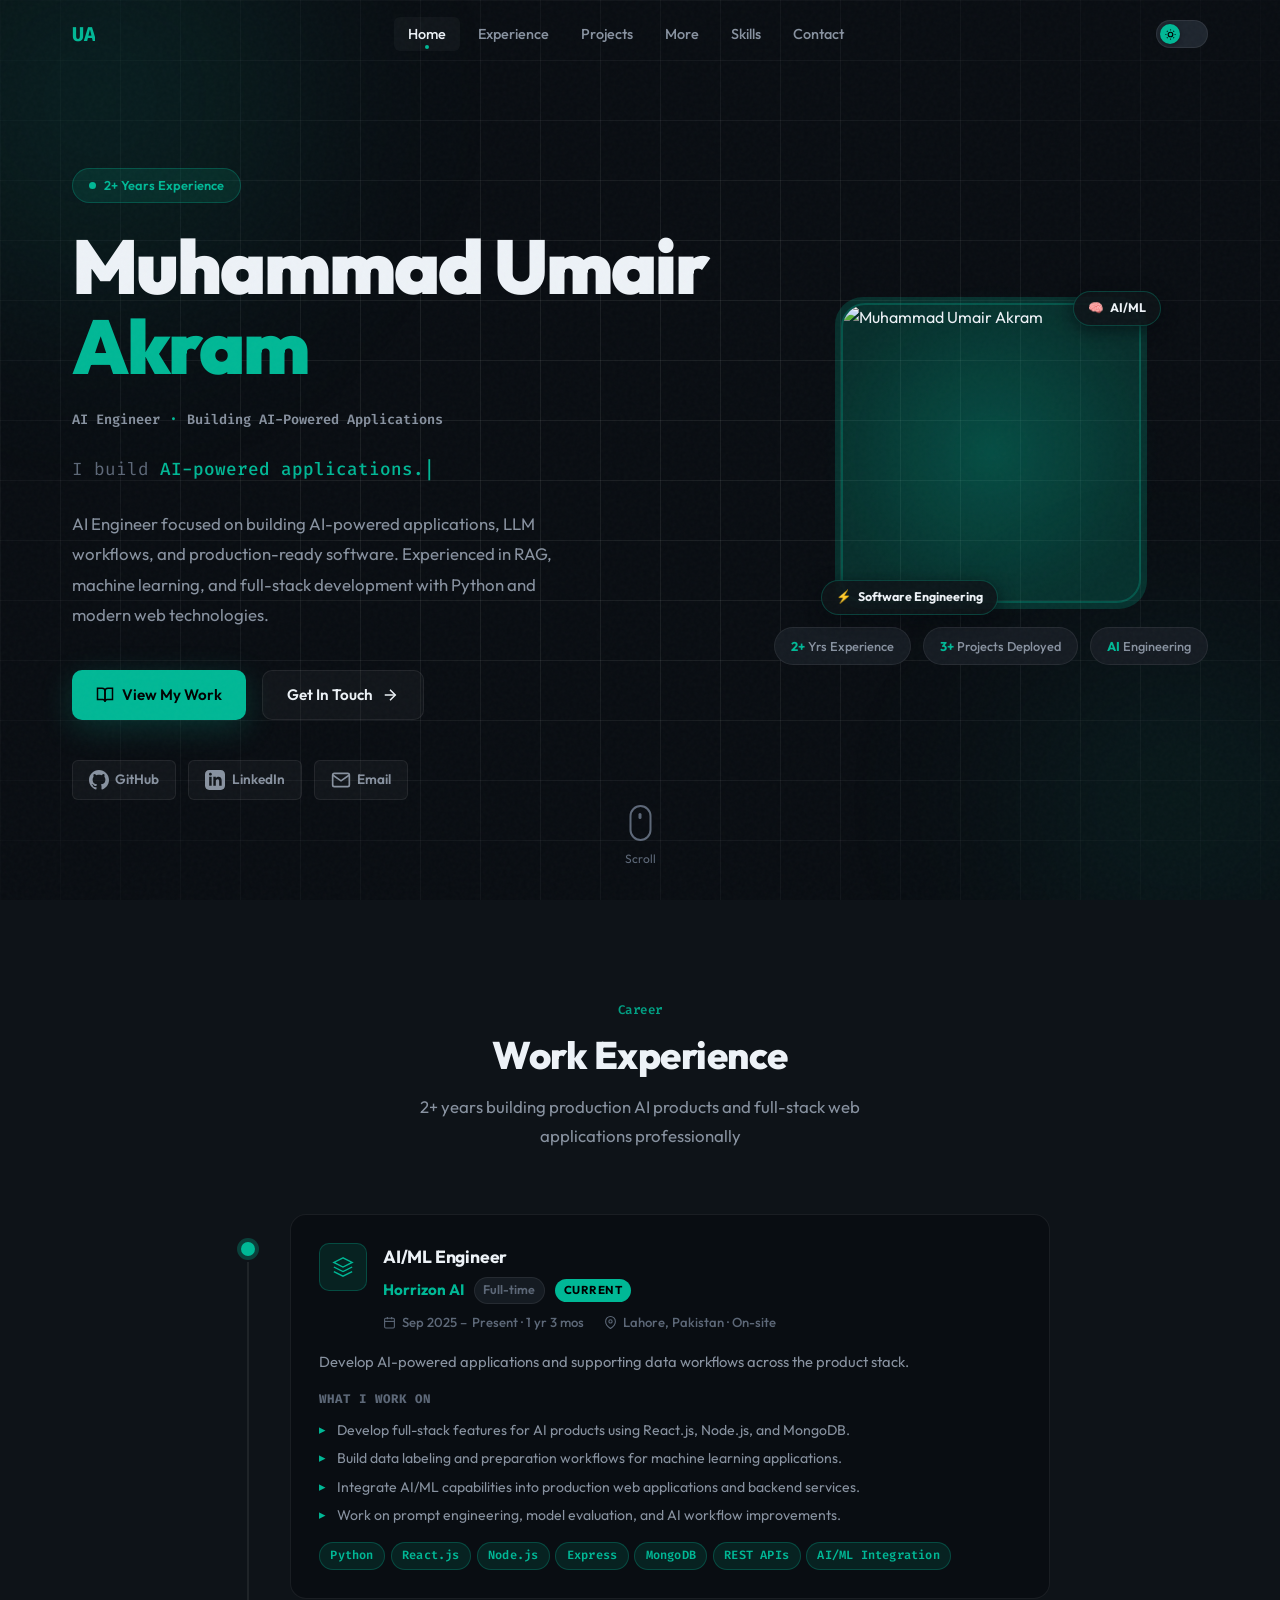
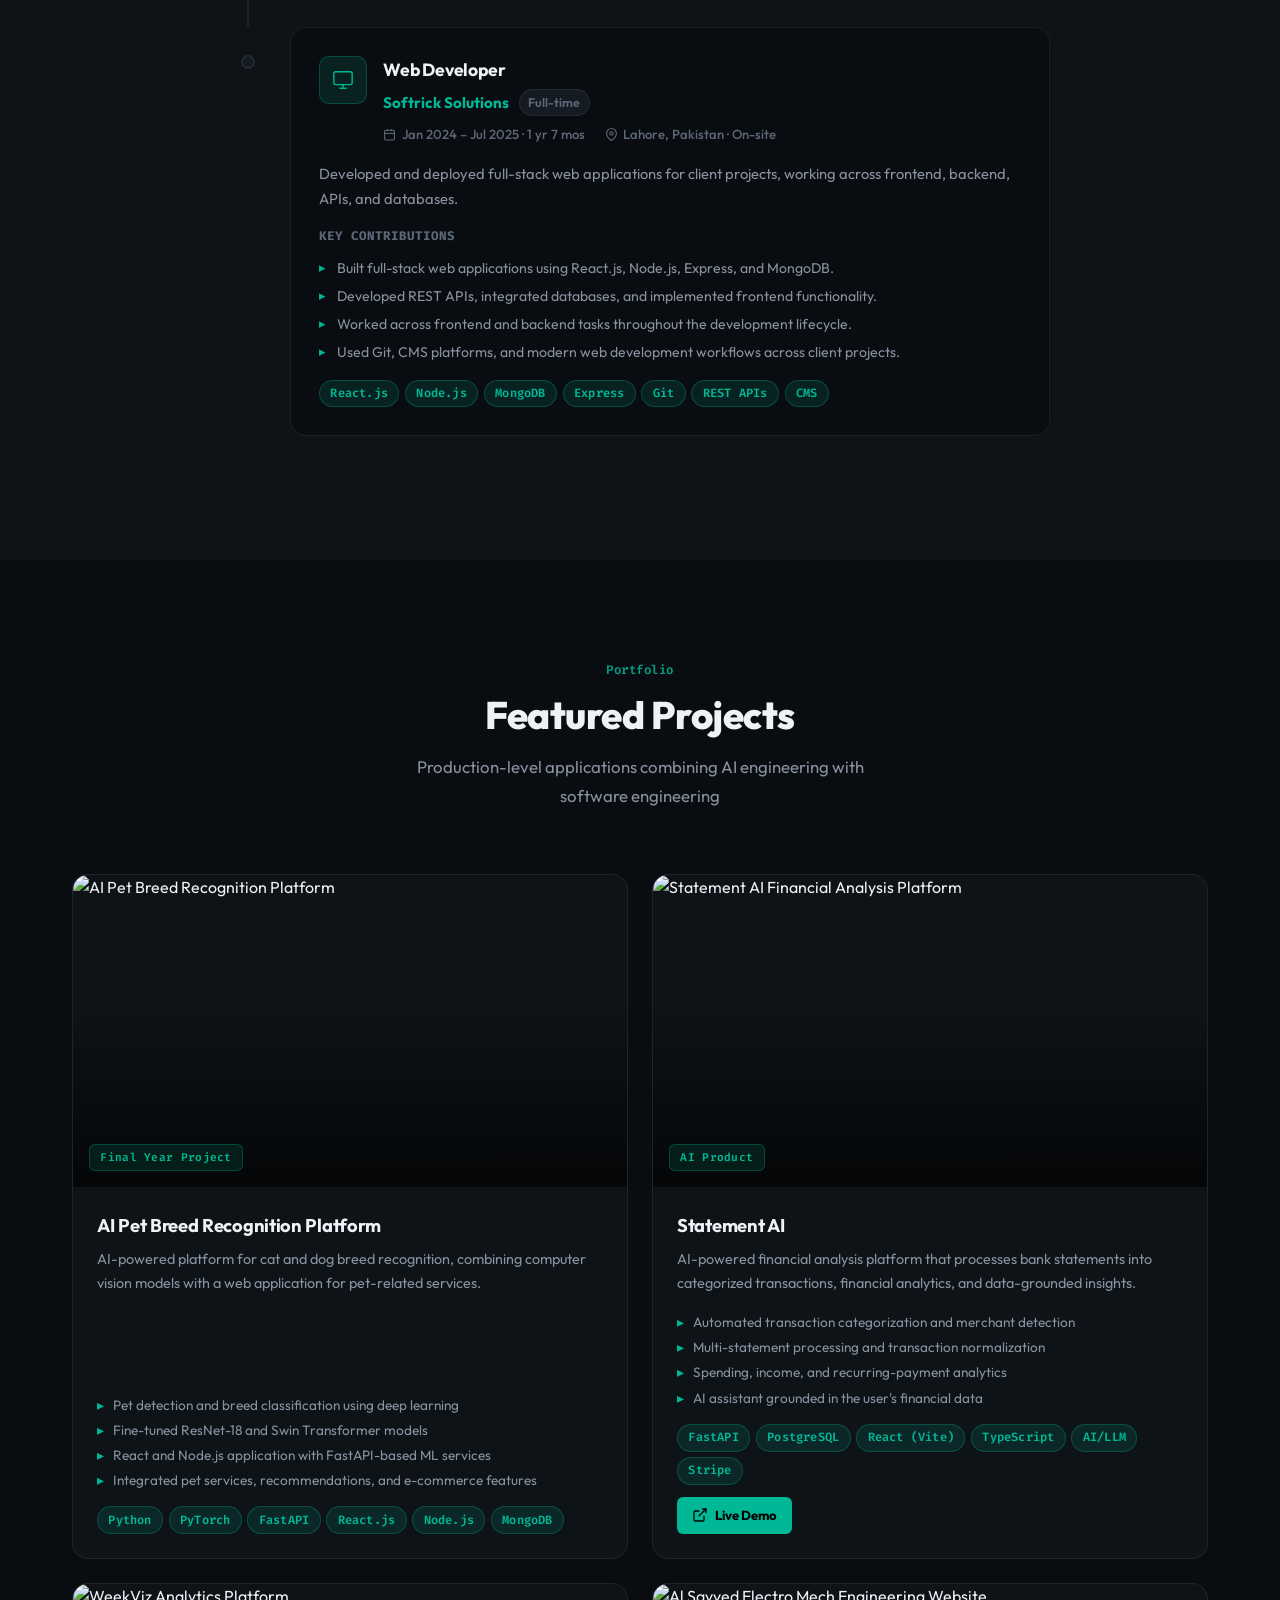
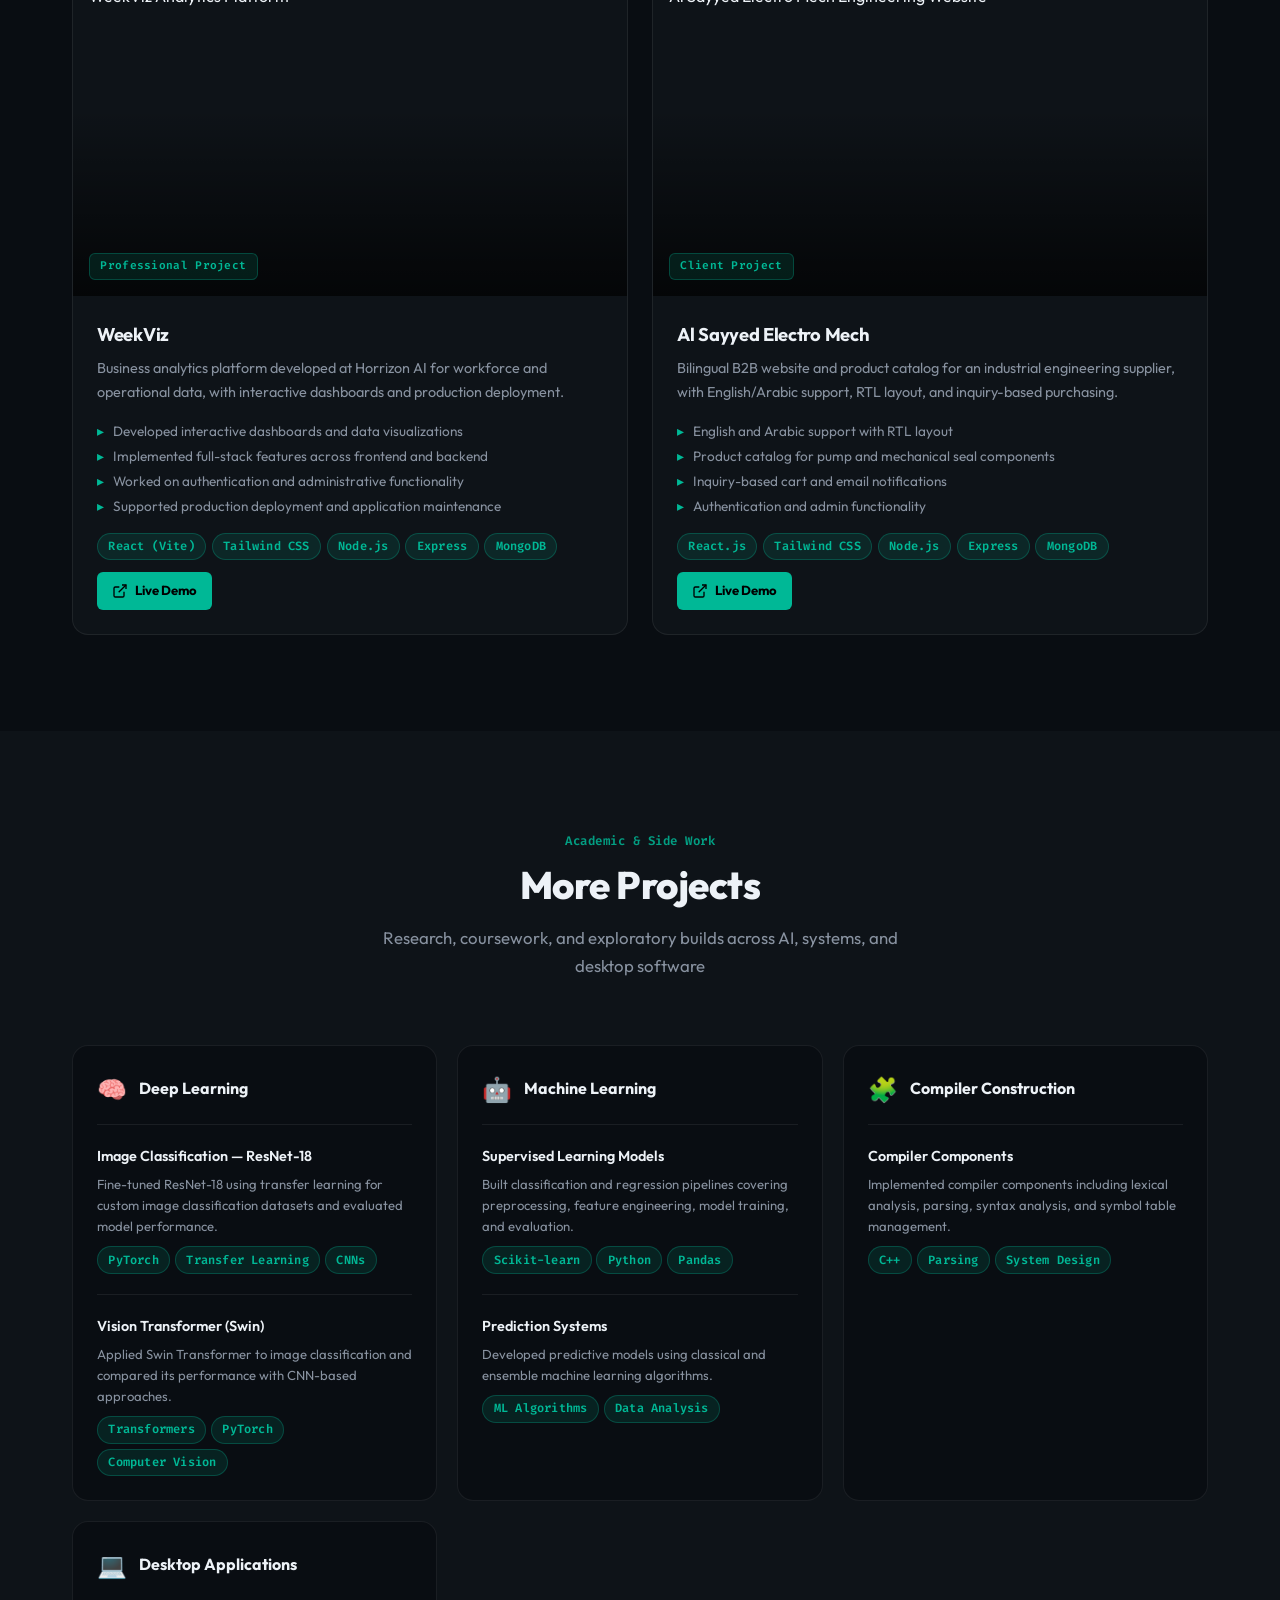
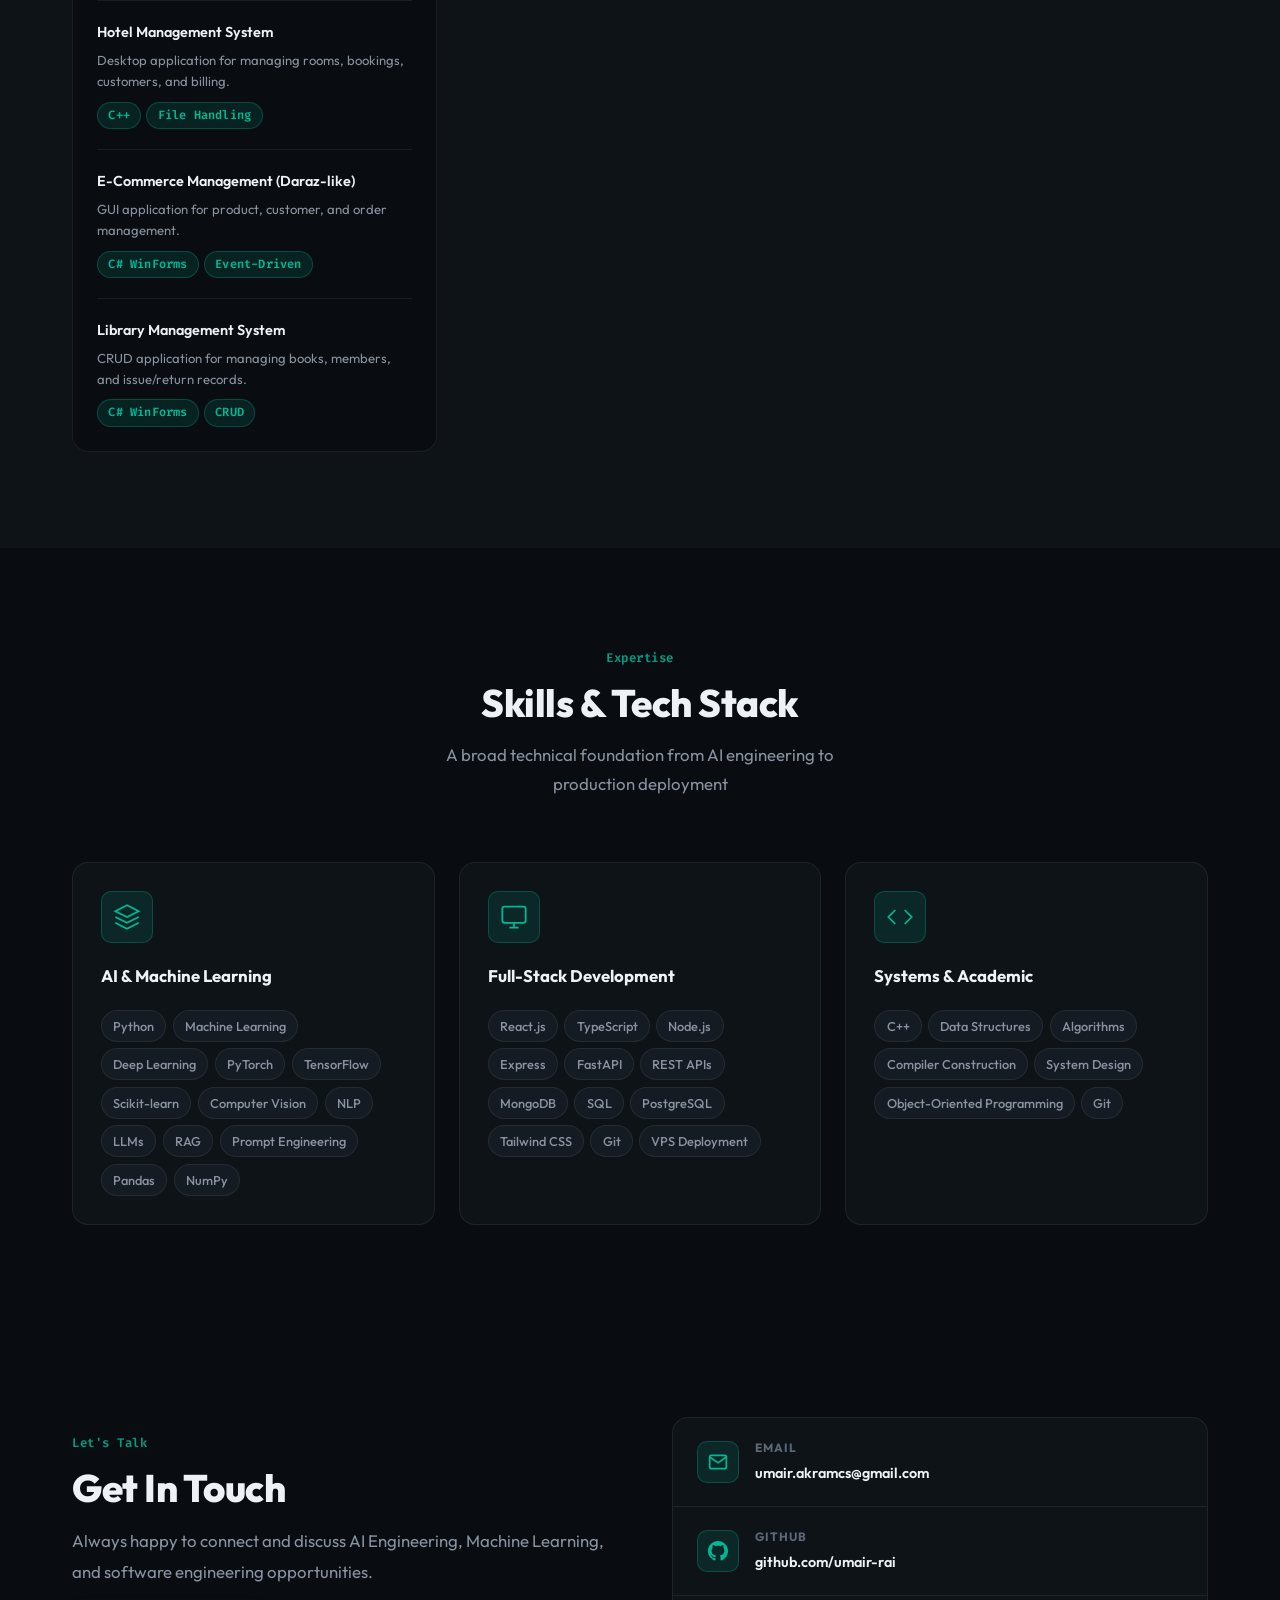
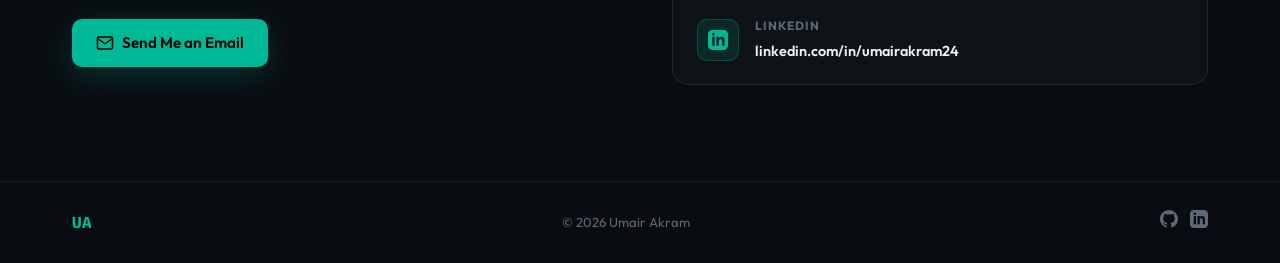
==== commit 83e7e754: "Add files via upload" ====
--- a/index.html
+++ b/index.html
@@ -1,632 +1,668 @@
-<!DOCTYPE html>
-<html lang="en" data-theme="dark">
-<head>
-  <meta charset="UTF-8">
-  <meta name="viewport" content="width=device-width, initial-scale=1.0">
-  <meta name="description" content="Umair Akram - Computer Science Graduate specializing in AI, Machine Learning, and Full-Stack Development. Explore my portfolio of AI-powered applications and web development projects.">
-  <meta name="keywords" content="AI Developer, Full-Stack Developer, Machine Learning, Deep Learning, MERN Stack, Computer Science">
-  <meta name="author" content="Umair Akram">
-  <meta property="og:title" content="Umair Akram - AI & Full-Stack Developer">
-  <meta property="og:description" content="Computer Science Graduate specializing in AI, Machine Learning, and Full-Stack Development">
-  <meta property="og:type" content="website">
-  <title>Umair Akram — AI & Full-Stack Developer</title>
-  <link rel="preconnect" href="https://fonts.googleapis.com">
-  <link rel="preconnect" href="https://fonts.gstatic.com" crossorigin>
-  <link href="https://fonts.googleapis.com/css2?family=Inter:wght@300;400;500;600;700;800;900&family=Fira+Code:wght@400;500&display=swap" rel="stylesheet">
-  <link rel="stylesheet" href="styles.css">
-</head>
-<body>
-
-  <!-- Scroll Progress -->
-  <div class="scroll-progress" id="scrollProgress"></div>
-
-  <!-- Navigation -->
-  <nav class="navbar" id="navbar">
-    <div class="nav-container">
-      <a href="#home" class="nav-logo">
-        <span class="logo-bracket">&lt;</span>UA<span class="logo-bracket">/&gt;</span>
-      </a>
-      <ul class="nav-menu" id="navMenu">
-        <li><a href="#home" class="nav-link">Home</a></li>
-        <li><a href="#experience" class="nav-link">Experience</a></li>
-        <li><a href="#projects" class="nav-link">Projects</a></li>
-        <li><a href="#more-projects" class="nav-link">More</a></li>
-        <li><a href="#skills" class="nav-link">Skills</a></li>
-        <li><a href="#contact" class="nav-link">Contact</a></li>
-      </ul>
-      <div class="nav-actions">
-        <button class="theme-toggle" id="themeToggle" aria-label="Toggle theme">
-          <span class="toggle-track">
-            <span class="toggle-thumb">
-              <span class="toggle-sun">
-                <svg width="11" height="11" viewBox="0 0 24 24" fill="none" stroke="currentColor" stroke-width="2.5"><circle cx="12" cy="12" r="5"/><line x1="12" y1="1" x2="12" y2="3"/><line x1="12" y1="21" x2="12" y2="23"/><line x1="4.22" y1="4.22" x2="5.64" y2="5.64"/><line x1="18.36" y1="18.36" x2="19.78" y2="19.78"/><line x1="1" y1="12" x2="3" y2="12"/><line x1="21" y1="12" x2="23" y2="12"/><line x1="4.22" y1="19.78" x2="5.64" y2="18.36"/><line x1="18.36" y1="5.64" x2="19.78" y2="4.22"/></svg>
-              </span>
-              <span class="toggle-moon">
-                <svg width="11" height="11" viewBox="0 0 24 24" fill="none" stroke="currentColor" stroke-width="2.5"><path d="M21 12.79A9 9 0 1 1 11.21 3 7 7 0 0 0 21 12.79z"/></svg>
-              </span>
-            </span>
-          </span>
-        </button>
-        <button class="nav-toggle" id="navToggle" aria-label="Toggle navigation">
-          <span></span><span></span><span></span>
-        </button>
-      </div>
-    </div>
-  </nav>
-
-  <!-- Hero Section -->
-  <section class="hero" id="home">
-    <div class="hero-bg-grid"></div>
-    <div class="hero-orb hero-orb-1"></div>
-    <div class="hero-orb hero-orb-2"></div>
-    <div class="container">
-      <div class="hero-content">
-        <div class="hero-text">
-          <div class="hero-badge">
-            <span class="badge-dot"></span>
-            2+ Years Experience · Available for opportunities
-          </div>
-          <h1 class="hero-name">Umair <span class="name-accent">Akram</span></h1>
-          <div class="hero-roles">
-            <span class="role-tag">AI Developer</span>
-            <span class="role-divider">·</span>
-            <span class="role-tag">ML Engineer</span>
-            <span class="role-divider">·</span>
-            <span class="role-tag">Full-Stack Dev</span>
-          </div>
-          <div class="hero-typing-wrapper">
-            <span class="typing-prefix">I build </span>
-            <span class="hero-typing" id="typingText"></span>
-          </div>
-          <p class="hero-description">
-            Computer Science graduate passionate about building intelligent, production-ready applications at the intersection of AI and modern web technologies. Specializing in deep learning, computer vision, and scalable MERN stack systems.
-          </p>
-          <div class="hero-cta">
-            <a href="#projects" class="btn btn-primary">
-              <svg width="18" height="18" viewBox="0 0 24 24" fill="none" stroke="currentColor" stroke-width="2"><path d="M2 3h6a4 4 0 0 1 4 4v14a3 3 0 0 0-3-3H2z"/><path d="M22 3h-6a4 4 0 0 0-4 4v14a3 3 0 0 1 3-3h7z"/></svg>
-              View My Work
-            </a>
-            <a href="#contact" class="btn btn-ghost">
-              Get In Touch
-              <svg width="18" height="18" viewBox="0 0 24 24" fill="none" stroke="currentColor" stroke-width="2"><line x1="5" y1="12" x2="19" y2="12"/><polyline points="12 5 19 12 12 19"/></svg>
-            </a>
-          </div>
-          <div class="hero-social">
-            <a href="https://github.com/umair-rai" target="_blank" rel="noopener noreferrer" class="social-btn" aria-label="GitHub">
-              <svg width="20" height="20" viewBox="0 0 24 24" fill="currentColor"><path d="M12 0c-6.626 0-12 5.373-12 12 0 5.302 3.438 9.8 8.207 11.387.599.111.793-.261.793-.577v-2.234c-3.338.726-4.033-1.416-4.033-1.416-.546-1.387-1.333-1.756-1.333-1.756-1.089-.745.083-.729.083-.729 1.205.084 1.839 1.237 1.839 1.237 1.07 1.834 2.807 1.304 3.492.997.107-.775.418-1.305.762-1.604-2.665-.305-5.467-1.334-5.467-5.931 0-1.311.469-2.381 1.236-3.221-.124-.303-.535-1.524.117-3.176 0 0 1.008-.322 3.301 1.23.957-.266 1.983-.399 3.003-.404 1.02.005 2.047.138 3.006.404 2.291-1.552 3.297-1.23 3.297-1.23.653 1.653.242 2.874.118 3.176.77.84 1.235 1.911 1.235 3.221 0 4.609-2.807 5.624-5.479 5.921.43.372.823 1.102.823 2.222v3.293c0 .319.192.694.801.576 4.765-1.589 8.199-6.086 8.199-11.386 0-6.627-5.373-12-12-12z"/></svg>
-              GitHub
-            </a>
-            <a href="https://linkedin.com/in/umair-akram" target="_blank" rel="noopener noreferrer" class="social-btn" aria-label="LinkedIn">
-              <svg width="20" height="20" viewBox="0 0 24 24" fill="currentColor"><path d="M19 0h-14c-2.761 0-5 2.239-5 5v14c0 2.761 2.239 5 5 5h14c2.762 0 5-2.239 5-5v-14c0-2.761-2.238-5-5-5zm-11 19h-3v-11h3v11zm-1.5-12.268c-.966 0-1.75-.79-1.75-1.764s.784-1.764 1.75-1.764 1.75.79 1.75 1.764-.783 1.764-1.75 1.764zm13.5 12.268h-3v-5.604c0-3.368-4-3.113-4 0v5.604h-3v-11h3v1.765c1.396-2.586 7-2.777 7 2.476v6.759z"/></svg>
-              LinkedIn
-            </a>
-            <a href="mailto:umairakram@example.com" class="social-btn" aria-label="Email">
-              <svg width="20" height="20" viewBox="0 0 24 24" fill="none" stroke="currentColor" stroke-width="2"><path d="M4 4h16c1.1 0 2 .9 2 2v12c0 1.1-.9 2-2 2H4c-1.1 0-2-.9-2-2V6c0-1.1.9-2 2-2z"/><polyline points="22,6 12,13 2,6"/></svg>
-              Email
-            </a>
-          </div>
-        </div>
-        <div class="hero-visual">
-          <div class="profile-frame">
-            <div class="profile-glow"></div>
-            <img src="Image.png" alt="Umair Akram" class="profile-img">
-            <div class="profile-ring"></div>
-            <div class="floating-badge badge-ai">
-              <span>🧠</span> AI/ML
-            </div>
-            <div class="floating-badge badge-web">
-              <span>⚡</span> Full-Stack
-            </div>
-          </div>
-          <div class="stats-row">
-            <div class="stat-pill">
-              <strong>2+</strong> Yrs Experience
-            </div>
-            <div class="stat-pill">
-              <strong>3+</strong> Projects Deployed
-            </div>
-            <div class="stat-pill">
-              <strong>MERN</strong> Stack
-            </div>
-          </div>
-        </div>
-      </div>
-    </div>
-    <div class="scroll-hint">
-      <div class="scroll-mouse"><div class="scroll-wheel"></div></div>
-      <span>Scroll</span>
-    </div>
-  </section>
-
-  <!-- Experience Section -->
-  <section class="section section-alt" id="experience">
-    <div class="container">
-      <div class="section-header scroll-reveal">
-        <span class="section-label">Career</span>
-        <h2 class="section-title">Work Experience</h2>
-        <p class="section-subtitle">2+ years building production AI products and full-stack web applications professionally</p>
-      </div>
-
-      <div class="timeline">
-
-        <!-- Horrizon AI -->
-        <div class="timeline-item scroll-reveal">
-          <div class="timeline-marker">
-            <div class="timeline-dot active"></div>
-            <div class="timeline-line"></div>
-          </div>
-          <div class="timeline-card">
-            <div class="timeline-header">
-              <div class="timeline-company-logo">
-                <svg width="22" height="22" viewBox="0 0 24 24" fill="none" stroke="currentColor" stroke-width="1.5"><path d="M12 2L2 7l10 5 10-5-10-5z"/><path d="M2 17l10 5 10-5"/><path d="M2 12l10 5 10-5"/></svg>
-              </div>
-              <div class="timeline-meta">
-                <h3 class="timeline-role">Data Science Developer</h3>
-                <div class="timeline-company">
-                  <span class="company-name">Horrizon AI</span>
-                  <span class="company-type">Full-time</span>
-                  <span class="company-current">Current</span>
-                </div>
-                <div class="timeline-info">
-                  <span class="timeline-date">
-                    <svg width="13" height="13" viewBox="0 0 24 24" fill="none" stroke="currentColor" stroke-width="2"><rect x="3" y="4" width="18" height="18" rx="2"/><line x1="16" y1="2" x2="16" y2="6"/><line x1="8" y1="2" x2="8" y2="6"/><line x1="3" y1="10" x2="21" y2="10"/></svg>
-                    Sep 2025 – Present · 9 mos
-                  </span>
-                  <span class="timeline-location">
-                    <svg width="13" height="13" viewBox="0 0 24 24" fill="none" stroke="currentColor" stroke-width="2"><path d="M21 10c0 7-9 13-9 13s-9-6-9-13a9 9 0 0 1 18 0z"/><circle cx="12" cy="10" r="3"/></svg>
-                    Lahore, Pakistan · On-site
-                  </span>
-                </div>
-              </div>
-            </div>
-            <p class="timeline-summary">Building AI-powered web applications and data pipelines as part of the core engineering team.</p>
-            <div class="timeline-section">
-              <div class="timeline-section-title">What I work on</div>
-              <ul class="timeline-bullets">
-                <li>Develop full-stack features for AI products using React.js, Node.js, and MongoDB</li>
-                <li>Design and implement data labeling pipelines for ML model training</li>
-                <li>Integrate AI/ML models into production web applications</li>
-                <li>Collaborate with the AI team on prompt engineering and model evaluation</li>
-              </ul>
-            </div>
-            <div class="timeline-tags">
-              <span class="tag">Python</span>
-              <span class="tag">React.js</span>
-              <span class="tag">Node.js</span>
-              <span class="tag">MongoDB</span>
-              <span class="tag">Express</span>
-              <span class="tag">REST APIs</span>
-              <span class="tag">ML integrations</span>
-            </div>
-          </div>
-        </div>
-
-        <!-- Softrick Solutions -->
-        <div class="timeline-item scroll-reveal">
-          <div class="timeline-marker">
-            <div class="timeline-dot"></div>
-          </div>
-          <div class="timeline-card">
-            <div class="timeline-header">
-              <div class="timeline-company-logo">
-                <svg width="22" height="22" viewBox="0 0 24 24" fill="none" stroke="currentColor" stroke-width="1.5"><rect x="2" y="3" width="20" height="14" rx="2"/><path d="M8 21h8"/><path d="M12 17v4"/></svg>
-              </div>
-              <div class="timeline-meta">
-                <h3 class="timeline-role">Web Developer</h3>
-                <div class="timeline-company">
-                  <span class="company-name">Softrick Solutions</span>
-                  <span class="company-type">Full-time</span>
-                </div>
-                <div class="timeline-info">
-                  <span class="timeline-date">
-                    <svg width="13" height="13" viewBox="0 0 24 24" fill="none" stroke="currentColor" stroke-width="2"><rect x="3" y="4" width="18" height="18" rx="2"/><line x1="16" y1="2" x2="16" y2="6"/><line x1="8" y1="2" x2="8" y2="6"/><line x1="3" y1="10" x2="21" y2="10"/></svg>
-                    Jan 2024 – Jul 2025 · 1 yr 7 mos
-                  </span>
-                  <span class="timeline-location">
-                    <svg width="13" height="13" viewBox="0 0 24 24" fill="none" stroke="currentColor" stroke-width="2"><path d="M21 10c0 7-9 13-9 13s-9-6-9-13a9 9 0 0 1 18 0z"/><circle cx="12" cy="10" r="3"/></svg>
-                    Lahore, Pakistan · On-site
-                  </span>
-                </div>
-              </div>
-            </div>
-            <p class="timeline-summary">Designed, developed, and deployed responsive web applications using React.js, Node.js, and modern frameworks. Worked on both frontend and backend tasks across real-world client projects.</p>
-            <div class="timeline-section">
-              <div class="timeline-section-title">Key contributions</div>
-              <ul class="timeline-bullets">
-                <li>Built dynamic full-stack websites with React.js, Node.js, and MongoDB</li>
-                <li>Handled API integration, database management, and UI enhancements</li>
-                <li>Participated in code reviews, agile sprints, and cross-team collaboration</li>
-                <li>Worked with Git, REST APIs, and CMS platforms on tight deadlines</li>
-              </ul>
-            </div>
-            <div class="timeline-tags">
-              <span class="tag">React.js</span>
-              <span class="tag">Node.js</span>
-              <span class="tag">MongoDB</span>
-              <span class="tag">Express</span>
-              <span class="tag">Git</span>
-              <span class="tag">REST APIs</span>
-              <span class="tag">CMS</span>
-            </div>
-          </div>
-        </div>
-
-      </div>
-    </div>
-  </section>
-
-  <!-- Featured Projects Section -->
-  <section class="section" id="projects">
-    <div class="container">
-      <div class="section-header scroll-reveal">
-        <span class="section-label">Portfolio</span>
-        <h2 class="section-title">Featured Projects</h2>
-        <p class="section-subtitle">Production-level applications combining AI intelligence with modern web engineering</p>
-      </div>
-
-      <div class="projects-grid">
-
-        <!-- FYP: AI Pet Breed Recognition -->
-        <article class="project-card scroll-reveal">
-          <div class="project-img-wrap">
-            <img src="Image.png" alt="AI Pet Breed Recognition Platform" class="project-img">
-            <div class="project-img-overlay">
-              <span class="project-category-badge">Final Year Project</span>
-            </div>
-          </div>
-          <div class="project-body">
-            <div class="project-top">
-              <h3 class="project-title">AI Pet Breed Recognition Platform</h3>
-              <p class="project-desc">Comprehensive AI-powered platform for automatic pet breed identification (cats & dogs) with an integrated digital ecosystem for pet-related services, e-commerce, and breeding connections.</p>
-            </div>
-            <ul class="project-highlights">
-              <li>AI breed recognition using deep learning CNNs</li>
-              <li>Integrated e-commerce for pet products</li>
-              <li>Breeding service connecting breeders & customers</li>
-              <li>Recommendation system based on ratings & similarity</li>
-            </ul>
-            <div class="project-footer">
-              <div class="project-tags">
-                <span class="tag">Python</span>
-                <span class="tag">PyTorch</span>
-                <span class="tag">CNNs</span>
-                <span class="tag">React.js</span>
-                <span class="tag">Node.js</span>
-                <span class="tag">MongoDB</span>
-              </div>
-              <div class="project-links">
-                <a href="https://github.com/umair-rai" target="_blank" rel="noopener noreferrer" class="project-link-btn">
-                  <svg width="16" height="16" viewBox="0 0 24 24" fill="currentColor"><path d="M12 0c-6.626 0-12 5.373-12 12 0 5.302 3.438 9.8 8.207 11.387.599.111.793-.261.793-.577v-2.234c-3.338.726-4.033-1.416-4.033-1.416-.546-1.387-1.333-1.756-1.333-1.756-1.089-.745.083-.729.083-.729 1.205.084 1.839 1.237 1.839 1.237 1.07 1.834 2.807 1.304 3.492.997.107-.775.418-1.305.762-1.604-2.665-.305-5.467-1.334-5.467-5.931 0-1.311.469-2.381 1.236-3.221-.124-.303-.535-1.524.117-3.176 0 0 1.008-.322 3.301 1.23.957-.266 1.983-.399 3.003-.404 1.02.005 2.047.138 3.006.404 2.291-1.552 3.297-1.23 3.297-1.23.653 1.653.242 2.874.118 3.176.77.84 1.235 1.911 1.235 3.221 0 4.609-2.807 5.624-5.479 5.921.43.372.823 1.102.823 2.222v3.293c0 .319.192.694.801.576 4.765-1.589 8.199-6.086 8.199-11.386 0-6.627-5.373-12-12-12z"/></svg>
-                  Code
-                </a>
-              </div>
-            </div>
-          </div>
-        </article>
-
-        <!-- WeekViz -->
-        <article class="project-card scroll-reveal">
-          <div class="project-img-wrap">
-            <img src="Image.png" alt="WeekViz Analytics Platform" class="project-img">
-            <div class="project-img-overlay">
-              <span class="project-category-badge">Live Product</span>
-            </div>
-          </div>
-          <div class="project-body">
-            <div class="project-top">
-              <h3 class="project-title">WeekViz</h3>
-              <p class="project-desc">Modern business analytics platform helping companies visualize data, monitor performance, and gain actionable insights through interactive dashboards. Deployed on VPS in production.</p>
-            </div>
-            <ul class="project-highlights">
-              <li>Interactive data visualizations & dashboards</li>
-              <li>Performance tracking and reporting</li>
-              <li>Secure authentication & admin system</li>
-              <li>Production VPS deployment</li>
-            </ul>
-            <div class="project-footer">
-              <div class="project-tags">
-                <span class="tag">React (Vite)</span>
-                <span class="tag">Tailwind CSS</span>
-                <span class="tag">Node.js</span>
-                <span class="tag">Express</span>
-                <span class="tag">MongoDB</span>
-              </div>
-              <div class="project-links">
-                <a href="https://app.weekviz.com" target="_blank" rel="noopener noreferrer" class="project-link-btn project-link-primary">
-                  <svg width="16" height="16" viewBox="0 0 24 24" fill="none" stroke="currentColor" stroke-width="2"><path d="M18 13v6a2 2 0 0 1-2 2H5a2 2 0 0 1-2-2V8a2 2 0 0 1 2-2h6"/><polyline points="15 3 21 3 21 9"/><line x1="10" y1="14" x2="21" y2="3"/></svg>
-                  Live Demo
-                </a>
-                <a href="https://github.com/umair-rai" target="_blank" rel="noopener noreferrer" class="project-link-btn">
-                  <svg width="16" height="16" viewBox="0 0 24 24" fill="currentColor"><path d="M12 0c-6.626 0-12 5.373-12 12 0 5.302 3.438 9.8 8.207 11.387.599.111.793-.261.793-.577v-2.234c-3.338.726-4.033-1.416-4.033-1.416-.546-1.387-1.333-1.756-1.333-1.756-1.089-.745.083-.729.083-.729 1.205.084 1.839 1.237 1.839 1.237 1.07 1.834 2.807 1.304 3.492.997.107-.775.418-1.305.762-1.604-2.665-.305-5.467-1.334-5.467-5.931 0-1.311.469-2.381 1.236-3.221-.124-.303-.535-1.524.117-3.176 0 0 1.008-.322 3.301 1.23.957-.266 1.983-.399 3.003-.404 1.02.005 2.047.138 3.006.404 2.291-1.552 3.297-1.23 3.297-1.23.653 1.653.242 2.874.118 3.176.77.84 1.235 1.911 1.235 3.221 0 4.609-2.807 5.624-5.479 5.921.43.372.823 1.102.823 2.222v3.293c0 .319.192.694.801.576 4.765-1.589 8.199-6.086 8.199-11.386 0-6.627-5.373-12-12-12z"/></svg>
-                  Code
-                </a>
-              </div>
-            </div>
-          </div>
-        </article>
-
-        <!-- Electron Store -->
-        <article class="project-card scroll-reveal">
-          <div class="project-img-wrap">
-            <img src="Image.png" alt="Electron Store E-Commerce" class="project-img">
-            <div class="project-img-overlay">
-              <span class="project-category-badge">E-Commerce</span>
-            </div>
-          </div>
-          <div class="project-body">
-            <div class="project-top">
-              <h3 class="project-title">Electron Store</h3>
-              <p class="project-desc">Bilingual (English & Arabic) product showcase and inquiry-based e-commerce platform focusing on product discovery and direct customer engagement with full RTL support.</p>
-            </div>
-            <ul class="project-highlights">
-              <li>Full bilingual support (English & Arabic / RTL)</li>
-              <li>Product listings with variations</li>
-              <li>Inquiry-based cart & email notifications</li>
-              <li>User authentication & admin panel</li>
-            </ul>
-            <div class="project-footer">
-              <div class="project-tags">
-                <span class="tag">React.js</span>
-                <span class="tag">Tailwind CSS</span>
-                <span class="tag">Node.js</span>
-                <span class="tag">Express</span>
-                <span class="tag">MongoDB</span>
-              </div>
-              <div class="project-links">
-                <a href="https://github.com/umair-rai" target="_blank" rel="noopener noreferrer" class="project-link-btn">
-                  <svg width="16" height="16" viewBox="0 0 24 24" fill="currentColor"><path d="M12 0c-6.626 0-12 5.373-12 12 0 5.302 3.438 9.8 8.207 11.387.599.111.793-.261.793-.577v-2.234c-3.338.726-4.033-1.416-4.033-1.416-.546-1.387-1.333-1.756-1.333-1.756-1.089-.745.083-.729.083-.729 1.205.084 1.839 1.237 1.839 1.237 1.07 1.834 2.807 1.304 3.492.997.107-.775.418-1.305.762-1.604-2.665-.305-5.467-1.334-5.467-5.931 0-1.311.469-2.381 1.236-3.221-.124-.303-.535-1.524.117-3.176 0 0 1.008-.322 3.301 1.23.957-.266 1.983-.399 3.003-.404 1.02.005 2.047.138 3.006.404 2.291-1.552 3.297-1.23 3.297-1.23.653 1.653.242 2.874.118 3.176.77.84 1.235 1.911 1.235 3.221 0 4.609-2.807 5.624-5.479 5.921.43.372.823 1.102.823 2.222v3.293c0 .319.192.694.801.576 4.765-1.589 8.199-6.086 8.199-11.386 0-6.627-5.373-12-12-12z"/></svg>
-                  Code
-                </a>
-              </div>
-            </div>
-          </div>
-        </article>
-
-      </div>
-    </div>
-  </section>
-
-  <!-- More Projects Section -->
-  <section class="section section-alt" id="more-projects">
-    <div class="container">
-      <div class="section-header scroll-reveal">
-        <span class="section-label">Academic & Side Work</span>
-        <h2 class="section-title">More Projects</h2>
-        <p class="section-subtitle">Research, coursework, and exploratory builds across AI, systems, and desktop software</p>
-      </div>
-
-      <div class="more-grid">
-
-        <div class="more-card scroll-reveal">
-          <div class="more-card-header">
-            <div class="more-card-icon">🧠</div>
-            <h3 class="more-card-title">Deep Learning</h3>
-          </div>
-          <ul class="more-list">
-            <li class="more-item">
-              <div class="more-item-name">Image Classification — ResNet-18</div>
-              <p class="more-item-desc">Transfer learning using ResNet-18, fine-tuned for custom datasets with comprehensive evaluation metrics.</p>
-              <div class="more-tags">
-                <span class="tag">PyTorch</span><span class="tag">Transfer Learning</span><span class="tag">CNNs</span>
-              </div>
-            </li>
-            <li class="more-item">
-              <div class="more-item-name">Vision Transformer (Swin)</div>
-              <p class="more-item-desc">Implemented Swin Transformer for image classification, benchmarking against CNN-based approaches.</p>
-              <div class="more-tags">
-                <span class="tag">Transformers</span><span class="tag">PyTorch</span><span class="tag">Computer Vision</span>
-              </div>
-            </li>
-          </ul>
-        </div>
-
-        <div class="more-card scroll-reveal">
-          <div class="more-card-header">
-            <div class="more-card-icon">🤖</div>
-            <h3 class="more-card-title">Machine Learning</h3>
-          </div>
-          <ul class="more-list">
-            <li class="more-item">
-              <div class="more-item-name">Supervised Learning Models</div>
-              <p class="more-item-desc">Classification and regression models with data preprocessing, feature engineering, and evaluation pipelines.</p>
-              <div class="more-tags">
-                <span class="tag">Scikit-learn</span><span class="tag">Python</span><span class="tag">Pandas</span>
-              </div>
-            </li>
-            <li class="more-item">
-              <div class="more-item-name">Prediction Systems</div>
-              <p class="more-item-desc">Analytical models for various prediction tasks using classical and ensemble ML algorithms.</p>
-              <div class="more-tags">
-                <span class="tag">ML Algorithms</span><span class="tag">Data Analysis</span>
-              </div>
-            </li>
-          </ul>
-        </div>
-
-        <div class="more-card scroll-reveal">
-          <div class="more-card-header">
-            <div class="more-card-icon">🧩</div>
-            <h3 class="more-card-title">Compiler Construction</h3>
-          </div>
-          <ul class="more-list">
-            <li class="more-item">
-              <div class="more-item-name">Compiler Components</div>
-              <p class="more-item-desc">Designed and implemented compiler pipeline including lexical analysis, syntax analysis, parsing techniques, and symbol table management.</p>
-              <div class="more-tags">
-                <span class="tag">C++</span><span class="tag">Parsing</span><span class="tag">System Design</span>
-              </div>
-            </li>
-          </ul>
-        </div>
-
-        <div class="more-card scroll-reveal">
-          <div class="more-card-header">
-            <div class="more-card-icon">💻</div>
-            <h3 class="more-card-title">Desktop Applications</h3>
-          </div>
-          <ul class="more-list">
-            <li class="more-item">
-              <div class="more-item-name">Hotel Management System</div>
-              <p class="more-item-desc">Desktop system managing rooms, bookings, customers, and billing with file handling.</p>
-              <div class="more-tags"><span class="tag">C++</span><span class="tag">File Handling</span></div>
-            </li>
-            <li class="more-item">
-              <div class="more-item-name">E-Commerce Management (Daraz-like)</div>
-              <p class="more-item-desc">GUI-based app for product management, customer handling, and order processing.</p>
-              <div class="more-tags"><span class="tag">C# WinForms</span><span class="tag">Event-Driven</span></div>
-            </li>
-            <li class="more-item">
-              <div class="more-item-name">Library Management System</div>
-              <p class="more-item-desc">CRUD system managing books, members, and issue/return records.</p>
-              <div class="more-tags"><span class="tag">C# WinForms</span><span class="tag">CRUD</span></div>
-            </li>
-          </ul>
-        </div>
-
-      </div>
-    </div>
-  </section>
-
-  <!-- Skills Section -->
-  <section class="section" id="skills">
-    <div class="container">
-      <div class="section-header scroll-reveal">
-        <span class="section-label">Expertise</span>
-        <h2 class="section-title">Skills & Tech Stack</h2>
-        <p class="section-subtitle">A broad technical foundation from AI research to production deployment</p>
-      </div>
-      <div class="skills-grid">
-
-        <div class="skill-card scroll-reveal">
-          <div class="skill-card-icon">
-            <svg width="28" height="28" viewBox="0 0 24 24" fill="none" stroke="currentColor" stroke-width="1.5"><path d="M12 2L2 7l10 5 10-5-10-5z"/><path d="M2 17l10 5 10-5"/><path d="M2 12l10 5 10-5"/></svg>
-          </div>
-          <h3 class="skill-card-title">AI & Machine Learning</h3>
-          <div class="skill-pills">
-            <span class="skill-pill">Machine Learning</span>
-            <span class="skill-pill">Deep Learning</span>
-            <span class="skill-pill">CNNs</span>
-            <span class="skill-pill">Transfer Learning</span>
-            <span class="skill-pill">PyTorch</span>
-            <span class="skill-pill">TensorFlow</span>
-            <span class="skill-pill">ResNet-18</span>
-            <span class="skill-pill">Swin Transformer</span>
-            <span class="skill-pill">Computer Vision</span>
-            <span class="skill-pill">Scikit-learn</span>
-            <span class="skill-pill">Pandas</span>
-          </div>
-        </div>
-
-        <div class="skill-card scroll-reveal">
-          <div class="skill-card-icon">
-            <svg width="28" height="28" viewBox="0 0 24 24" fill="none" stroke="currentColor" stroke-width="1.5"><rect x="2" y="3" width="20" height="14" rx="2"/><path d="M8 21h8"/><path d="M12 17v4"/></svg>
-          </div>
-          <h3 class="skill-card-title">Full-Stack Development</h3>
-          <div class="skill-pills">
-            <span class="skill-pill">React.js</span>
-            <span class="skill-pill">Next.js</span>
-            <span class="skill-pill">Node.js</span>
-            <span class="skill-pill">Express</span>
-            <span class="skill-pill">MongoDB</span>
-            <span class="skill-pill">REST APIs</span>
-            <span class="skill-pill">Tailwind CSS</span>
-            <span class="skill-pill">MERN Stack</span>
-            <span class="skill-pill">Authentication</span>
-            <span class="skill-pill">VPS Deployment</span>
-          </div>
-        </div>
-
-        <div class="skill-card scroll-reveal">
-          <div class="skill-card-icon">
-            <svg width="28" height="28" viewBox="0 0 24 24" fill="none" stroke="currentColor" stroke-width="1.5"><polyline points="16 18 22 12 16 6"/><polyline points="8 6 2 12 8 18"/></svg>
-          </div>
-          <h3 class="skill-card-title">Systems & Academic</h3>
-          <div class="skill-pills">
-            <span class="skill-pill">C++</span>
-            <span class="skill-pill">C# WinForms</span>
-            <span class="skill-pill">Compiler Construction</span>
-            <span class="skill-pill">Data Structures</span>
-            <span class="skill-pill">Algorithms</span>
-            <span class="skill-pill">System Design</span>
-            <span class="skill-pill">Git</span>
-            <span class="skill-pill">Problem Solving</span>
-          </div>
-        </div>
-
-      </div>
-    </div>
-  </section>
-
-  <!-- Contact Section -->
-  <section class="section contact-section" id="contact">
-    <div class="container">
-      <div class="contact-wrap scroll-reveal">
-        <div class="contact-left">
-          <span class="section-label">Let's Talk</span>
-          <h2 class="section-title">Get In Touch</h2>
-          <p class="contact-text">
-            I'm actively seeking remote and international opportunities in AI, Data Science, and Full-Stack Development. Whether it's a full-time role, freelance project, or research collaboration — let's build something incredible together.
-          </p>
-          <a href="mailto:umairakram@example.com" class="btn btn-primary contact-btn">
-            <svg width="18" height="18" viewBox="0 0 24 24" fill="none" stroke="currentColor" stroke-width="2"><path d="M4 4h16c1.1 0 2 .9 2 2v12c0 1.1-.9 2-2 2H4c-1.1 0-2-.9-2-2V6c0-1.1.9-2 2-2z"/><polyline points="22,6 12,13 2,6"/></svg>
-            Send Me an Email
-          </a>
-        </div>
-        <div class="contact-right">
-          <div class="contact-card">
-            <div class="contact-item">
-              <div class="contact-item-icon">
-                <svg width="20" height="20" viewBox="0 0 24 24" fill="none" stroke="currentColor" stroke-width="2"><path d="M4 4h16c1.1 0 2 .9 2 2v12c0 1.1-.9 2-2 2H4c-1.1 0-2-.9-2-2V6c0-1.1.9-2 2-2z"/><polyline points="22,6 12,13 2,6"/></svg>
-              </div>
-              <div>
-                <div class="contact-item-label">Email</div>
-                <a href="mailto:umairakram@example.com" class="contact-item-value">umairakram@example.com</a>
-              </div>
-            </div>
-            <div class="contact-item">
-              <div class="contact-item-icon">
-                <svg width="20" height="20" viewBox="0 0 24 24" fill="currentColor"><path d="M12 0c-6.626 0-12 5.373-12 12 0 5.302 3.438 9.8 8.207 11.387.599.111.793-.261.793-.577v-2.234c-3.338.726-4.033-1.416-4.033-1.416-.546-1.387-1.333-1.756-1.333-1.756-1.089-.745.083-.729.083-.729 1.205.084 1.839 1.237 1.839 1.237 1.07 1.834 2.807 1.304 3.492.997.107-.775.418-1.305.762-1.604-2.665-.305-5.467-1.334-5.467-5.931 0-1.311.469-2.381 1.236-3.221-.124-.303-.535-1.524.117-3.176 0 0 1.008-.322 3.301 1.23.957-.266 1.983-.399 3.003-.404 1.02.005 2.047.138 3.006.404 2.291-1.552 3.297-1.23 3.297-1.23.653 1.653.242 2.874.118 3.176.77.84 1.235 1.911 1.235 3.221 0 4.609-2.807 5.624-5.479 5.921.43.372.823 1.102.823 2.222v3.293c0 .319.192.694.801.576 4.765-1.589 8.199-6.086 8.199-11.386 0-6.627-5.373-12-12-12z"/></svg>
-              </div>
-              <div>
-                <div class="contact-item-label">GitHub</div>
-                <a href="https://github.com/umair-rai" target="_blank" rel="noopener noreferrer" class="contact-item-value">github.com/umair-rai</a>
-              </div>
-            </div>
-            <div class="contact-item">
-              <div class="contact-item-icon">
-                <svg width="20" height="20" viewBox="0 0 24 24" fill="currentColor"><path d="M19 0h-14c-2.761 0-5 2.239-5 5v14c0 2.761 2.239 5 5 5h14c2.762 0 5-2.239 5-5v-14c0-2.761-2.238-5-5-5zm-11 19h-3v-11h3v11zm-1.5-12.268c-.966 0-1.75-.79-1.75-1.764s.784-1.764 1.75-1.764 1.75.79 1.75 1.764-.783 1.764-1.75 1.764zm13.5 12.268h-3v-5.604c0-3.368-4-3.113-4 0v5.604h-3v-11h3v1.765c1.396-2.586 7-2.777 7 2.476v6.759z"/></svg>
-              </div>
-              <div>
-                <div class="contact-item-label">LinkedIn</div>
-                <a href="https://linkedin.com/in/umair-akram" target="_blank" rel="noopener noreferrer" class="contact-item-value">linkedin.com/in/umair-akram</a>
-              </div>
-            </div>
-          </div>
-        </div>
-      </div>
-    </div>
-  </section>
-
-  <!-- Footer -->
-  <footer class="footer">
-    <div class="container">
-      <div class="footer-inner">
-        <a href="#home" class="nav-logo footer-logo">
-          <span class="logo-bracket">&lt;</span>UA<span class="logo-bracket">/&gt;</span>
-        </a>
-        <p class="footer-text" id="footerYear"></p>
-        <div class="footer-socials">
-          <a href="https://github.com/umair-rai" target="_blank" rel="noopener noreferrer" aria-label="GitHub">
-            <svg width="18" height="18" viewBox="0 0 24 24" fill="currentColor"><path d="M12 0c-6.626 0-12 5.373-12 12 0 5.302 3.438 9.8 8.207 11.387.599.111.793-.261.793-.577v-2.234c-3.338.726-4.033-1.416-4.033-1.416-.546-1.387-1.333-1.756-1.333-1.756-1.089-.745.083-.729.083-.729 1.205.084 1.839 1.237 1.839 1.237 1.07 1.834 2.807 1.304 3.492.997.107-.775.418-1.305.762-1.604-2.665-.305-5.467-1.334-5.467-5.931 0-1.311.469-2.381 1.236-3.221-.124-.303-.535-1.524.117-3.176 0 0 1.008-.322 3.301 1.23.957-.266 1.983-.399 3.003-.404 1.02.005 2.047.138 3.006.404 2.291-1.552 3.297-1.23 3.297-1.23.653 1.653.242 2.874.118 3.176.77.84 1.235 1.911 1.235 3.221 0 4.609-2.807 5.624-5.479 5.921.43.372.823 1.102.823 2.222v3.293c0 .319.192.694.801.576 4.765-1.589 8.199-6.086 8.199-11.386 0-6.627-5.373-12-12-12z"/></svg>
-          </a>
-          <a href="https://linkedin.com/in/umair-akram" target="_blank" rel="noopener noreferrer" aria-label="LinkedIn">
-            <svg width="18" height="18" viewBox="0 0 24 24" fill="currentColor"><path d="M19 0h-14c-2.761 0-5 2.239-5 5v14c0 2.761 2.239 5 5 5h14c2.762 0 5-2.239 5-5v-14c0-2.761-2.238-5-5-5zm-11 19h-3v-11h3v11zm-1.5-12.268c-.966 0-1.75-.79-1.75-1.764s.784-1.764 1.75-1.764 1.75.79 1.75 1.764-.783 1.764-1.75 1.764zm13.5 12.268h-3v-5.604c0-3.368-4-3.113-4 0v5.604h-3v-11h3v1.765c1.396-2.586 7-2.777 7 2.476v6.759z"/></svg>
-          </a>
-        </div>
-      </div>
-    </div>
-  </footer>
-
-  <script src="script.js"></script>
-</body>
-</html>
+<!DOCTYPE html>
+<html lang="en" data-theme="dark">
+<head>
+  <meta charset="UTF-8">
+  <meta name="viewport" content="width=device-width, initial-scale=1.0">
+  <meta name="description" content="Muhammad Umair Akram - AI Engineer building AI-powered applications, LLM workflows, and RAG systems, with a strong software engineering and full-stack development foundation.">
+  <meta name="keywords" content="AI Engineer, Machine Learning, LLM, RAG, AI Applications, Software Engineering, Full-Stack Development">
+  <meta name="author" content="Muhammad Umair Akram">
+  <meta property="og:title" content="Muhammad Umair Akram — AI Engineer">
+  <meta property="og:description" content="AI Engineer building AI-powered applications, LLM workflows, and RAG systems, with a strong software engineering and full-stack development foundation.">
+  <meta property="og:type" content="website">
+  <meta property="og:image" content="assets/Image.png">
+  <meta name="twitter:card" content="summary_large_image">
+  <title>M Umair Akram - AI Engineer</title>
+  <link rel="icon" type="image/svg+xml" href="data:image/svg+xml,%3Csvg xmlns='http://www.w3.org/2000/svg' viewBox='0 0 100 100'%3E%3Crect width='100' height='100' rx='22' fill='%230f0f14'/%3E%3Ctext x='50' y='58' font-family='Outfit, Arial, sans-serif' font-size='38' font-weight='800' fill='%2300b896' text-anchor='middle'%3EUA%3C/text%3E%3C/svg%3E">
+  <link rel="preconnect" href="https://fonts.googleapis.com">
+  <link rel="preconnect" href="https://fonts.gstatic.com" crossorigin>
+  <link href="https://fonts.googleapis.com/css2?family=Outfit:wght@300;400;500;600;700;800;900&family=Fira+Code:wght@400;500&display=swap" rel="stylesheet">
+  <link rel="stylesheet" href="styles.css">
+</head>
+<body>
+
+  <a href="#home" class="skip-to-content">Skip to main content</a>
+
+  <!-- Scroll Progress -->
+  <div class="scroll-progress" id="scrollProgress"></div>
+
+  <!-- Navigation -->
+  <nav class="navbar" id="navbar">
+    <div class="nav-container">
+      <a href="#home" class="nav-logo">
+        UA
+      </a>
+      <ul class="nav-menu" id="navMenu">
+        <li><a href="#home" class="nav-link">Home</a></li>
+        <li><a href="#experience" class="nav-link">Experience</a></li>
+        <li><a href="#projects" class="nav-link">Projects</a></li>
+        <li><a href="#more-projects" class="nav-link">More</a></li>
+        <li><a href="#skills" class="nav-link">Skills</a></li>
+        <li><a href="#contact" class="nav-link">Contact</a></li>
+      </ul>
+      <div class="nav-actions">
+        <button class="theme-toggle" id="themeToggle" aria-label="Toggle theme">
+          <span class="toggle-track">
+            <span class="toggle-thumb">
+              <span class="toggle-sun">
+                <svg width="11" height="11" viewBox="0 0 24 24" fill="none" stroke="currentColor" stroke-width="2.5"><circle cx="12" cy="12" r="5"/><line x1="12" y1="1" x2="12" y2="3"/><line x1="12" y1="21" x2="12" y2="23"/><line x1="4.22" y1="4.22" x2="5.64" y2="5.64"/><line x1="18.36" y1="18.36" x2="19.78" y2="19.78"/><line x1="1" y1="12" x2="3" y2="12"/><line x1="21" y1="12" x2="23" y2="12"/><line x1="4.22" y1="19.78" x2="5.64" y2="18.36"/><line x1="18.36" y1="5.64" x2="19.78" y2="4.22"/></svg>
+              </span>
+              <span class="toggle-moon">
+                <svg width="11" height="11" viewBox="0 0 24 24" fill="none" stroke="currentColor" stroke-width="2.5"><path d="M21 12.79A9 9 0 1 1 11.21 3 7 7 0 0 0 21 12.79z"/></svg>
+              </span>
+            </span>
+          </span>
+        </button>
+        <button class="nav-toggle" id="navToggle" aria-label="Toggle navigation">
+          <span></span><span></span><span></span>
+        </button>
+      </div>
+    </div>
+  </nav>
+
+  <!-- Hero Section -->
+  <section class="hero" id="home">
+    <div class="hero-bg-grid"></div>
+    <div class="hero-orb hero-orb-1"></div>
+    <div class="hero-orb hero-orb-2"></div>
+    <div class="container">
+      <div class="hero-content">
+        <div class="hero-text">
+          <div class="hero-badge">
+            <span class="badge-dot"></span>
+            2+ Years Experience
+          </div>
+          <h1 class="hero-name">Muhammad Umair <span class="name-accent">Akram</span></h1>
+          <div class="hero-roles">
+            <span class="role-tag">AI Engineer</span>
+            <span class="role-divider">·</span>
+            <span class="role-tag">Building AI-Powered Applications</span>
+          </div>
+          <div class="hero-typing-wrapper">
+            <span class="typing-prefix">I build </span>
+            <span class="hero-typing" id="typingText"></span>
+          </div>
+          <p class="hero-description">
+            AI Engineer focused on building AI-powered applications, LLM workflows, and production-ready software. Experienced in RAG, machine learning, and full-stack development with Python and modern web technologies.
+          </p>
+          <div class="hero-cta">
+            <a href="#projects" class="btn btn-primary">
+              <svg width="18" height="18" viewBox="0 0 24 24" fill="none" stroke="currentColor" stroke-width="2"><path d="M2 3h6a4 4 0 0 1 4 4v14a3 3 0 0 0-3-3H2z"/><path d="M22 3h-6a4 4 0 0 0-4 4v14a3 3 0 0 1 3-3h7z"/></svg>
+              View My Work
+            </a>
+            <a href="#contact" class="btn btn-ghost">
+              Get In Touch
+              <svg width="18" height="18" viewBox="0 0 24 24" fill="none" stroke="currentColor" stroke-width="2"><line x1="5" y1="12" x2="19" y2="12"/><polyline points="12 5 19 12 12 19"/></svg>
+            </a>
+          </div>
+          <div class="hero-social">
+            <a href="https://github.com/umair-rai" target="_blank" rel="noopener noreferrer" class="social-btn" aria-label="GitHub">
+              <svg width="20" height="20" viewBox="0 0 24 24" fill="currentColor"><path d="M12 0c-6.626 0-12 5.373-12 12 0 5.302 3.438 9.8 8.207 11.387.599.111.793-.261.793-.577v-2.234c-3.338.726-4.033-1.416-4.033-1.416-.546-1.387-1.333-1.756-1.333-1.756-1.089-.745.083-.729.083-.729 1.205.084 1.839 1.237 1.839 1.237 1.07 1.834 2.807 1.304 3.492.997.107-.775.418-1.305.762-1.604-2.665-.305-5.467-1.334-5.467-5.931 0-1.311.469-2.381 1.236-3.221-.124-.303-.535-1.524.117-3.176 0 0 1.008-.322 3.301 1.23.957-.266 1.983-.399 3.003-.404 1.02.005 2.047.138 3.006.404 2.291-1.552 3.297-1.23 3.297-1.23.653 1.653.242 2.874.118 3.176.77.84 1.235 1.911 1.235 3.221 0 4.609-2.807 5.624-5.479 5.921.43.372.823 1.102.823 2.222v3.293c0 .319.192.694.801.576 4.765-1.589 8.199-6.086 8.199-11.386 0-6.627-5.373-12-12-12z"/></svg>
+              GitHub
+            </a>
+            <a href="https://www.linkedin.com/in/umairakram24/" target="_blank" rel="noopener noreferrer" class="social-btn" aria-label="LinkedIn">
+              <svg width="20" height="20" viewBox="0 0 24 24" fill="currentColor"><path d="M19 0h-14c-2.761 0-5 2.239-5 5v14c0 2.761 2.239 5 5 5h14c2.762 0 5-2.239 5-5v-14c0-2.761-2.238-5-5-5zm-11 19h-3v-11h3v11zm-1.5-12.268c-.966 0-1.75-.79-1.75-1.764s.784-1.764 1.75-1.764 1.75.79 1.75 1.764-.783 1.764-1.75 1.764zm13.5 12.268h-3v-5.604c0-3.368-4-3.113-4 0v5.604h-3v-11h3v1.765c1.396-2.586 7-2.777 7 2.476v6.759z"/></svg>
+              LinkedIn
+            </a>
+            <a href="mailto:umair.akramcs@gmail.com" class="social-btn" aria-label="Email">
+              <svg width="20" height="20" viewBox="0 0 24 24" fill="none" stroke="currentColor" stroke-width="2"><path d="M4 4h16c1.1 0 2 .9 2 2v12c0 1.1-.9 2-2 2H4c-1.1 0-2-.9-2-2V6c0-1.1.9-2 2-2z"/><polyline points="22,6 12,13 2,6"/></svg>
+              Email
+            </a>
+          </div>
+        </div>
+        <div class="hero-visual">
+          <div class="profile-frame">
+            <div class="profile-glow"></div>
+            <img src="assets/Image.png" alt="Muhammad Umair Akram" class="profile-img">
+            <div class="profile-ring"></div>
+            <div class="floating-badge badge-ai">
+              <span>🧠</span> AI/ML
+            </div>
+            <div class="floating-badge badge-web">
+              <span>⚡</span> Software Engineering
+            </div>
+          </div>
+          <div class="stats-row">
+            <div class="stat-pill">
+              <strong>2+</strong> Yrs Experience
+            </div>
+            <div class="stat-pill">
+              <strong>3+</strong> Projects Deployed
+            </div>
+            <div class="stat-pill">
+              <strong>AI</strong> Engineering
+            </div>
+          </div>
+        </div>
+      </div>
+    </div>
+    <div class="scroll-hint">
+      <div class="scroll-mouse"><div class="scroll-wheel"></div></div>
+      <span>Scroll</span>
+    </div>
+  </section>
+
+  <!-- Experience Section -->
+  <section class="section section-alt" id="experience">
+    <div class="container">
+      <div class="section-header scroll-reveal">
+        <span class="section-label">Career</span>
+        <h2 class="section-title">Work Experience</h2>
+        <p class="section-subtitle">2+ years building production AI products and full-stack web applications professionally</p>
+      </div>
+
+      <div class="timeline">
+
+        <!-- Horrizon AI -->
+        <div class="timeline-item scroll-reveal">
+          <div class="timeline-marker">
+            <div class="timeline-dot active"></div>
+            <div class="timeline-line"></div>
+          </div>
+          <div class="timeline-card">
+            <div class="timeline-header">
+              <div class="timeline-company-logo">
+                <svg width="22" height="22" viewBox="0 0 24 24" fill="none" stroke="currentColor" stroke-width="1.5"><path d="M12 2L2 7l10 5 10-5-10-5z"/><path d="M2 17l10 5 10-5"/><path d="M2 12l10 5 10-5"/></svg>
+              </div>
+              <div class="timeline-meta">
+                <h3 class="timeline-role">AI/ML Engineer</h3>
+                <div class="timeline-company">
+                  <span class="company-name">Horrizon AI</span>
+                  <span class="company-type">Full-time</span>
+                  <span class="company-current">Current</span>
+                </div>
+                <div class="timeline-info">
+                  <span class="timeline-date">
+                    <svg width="13" height="13" viewBox="0 0 24 24" fill="none" stroke="currentColor" stroke-width="2"><rect x="3" y="4" width="18" height="18" rx="2"/><line x1="16" y1="2" x2="16" y2="6"/><line x1="8" y1="2" x2="8" y2="6"/><line x1="3" y1="10" x2="21" y2="10"/></svg>
+                    Sep 2025 – <span class="job-duration" data-start="2025-09-01">Present</span>
+                  </span>
+                  <span class="timeline-location">
+                    <svg width="13" height="13" viewBox="0 0 24 24" fill="none" stroke="currentColor" stroke-width="2"><path d="M21 10c0 7-9 13-9 13s-9-6-9-13a9 9 0 0 1 18 0z"/><circle cx="12" cy="10" r="3"/></svg>
+                    Lahore, Pakistan · On-site
+                  </span>
+                </div>
+              </div>
+            </div>
+            <p class="timeline-summary">Develop AI-powered applications and supporting data workflows across the product stack.</p>
+            <div class="timeline-section">
+              <div class="timeline-section-title">What I work on</div>
+              <ul class="timeline-bullets">
+                <li>Develop full-stack features for AI products using React.js, Node.js, and MongoDB.</li>
+                <li>Build data labeling and preparation workflows for machine learning applications.</li>
+                <li>Integrate AI/ML capabilities into production web applications and backend services.</li>
+                <li>Work on prompt engineering, model evaluation, and AI workflow improvements.</li>
+              </ul>
+            </div>
+            <div class="timeline-tags">
+              <span class="tag">Python</span>
+              <span class="tag">React.js</span>
+              <span class="tag">Node.js</span>
+              <span class="tag">Express</span>
+              <span class="tag">MongoDB</span>
+              <span class="tag">REST APIs</span>
+              <span class="tag">AI/ML Integration</span>
+            </div>
+          </div>
+        </div>
+
+        <!-- Softrick Solutions -->
+        <div class="timeline-item scroll-reveal">
+          <div class="timeline-marker">
+            <div class="timeline-dot"></div>
+          </div>
+          <div class="timeline-card">
+            <div class="timeline-header">
+              <div class="timeline-company-logo">
+                <svg width="22" height="22" viewBox="0 0 24 24" fill="none" stroke="currentColor" stroke-width="1.5"><rect x="2" y="3" width="20" height="14" rx="2"/><path d="M8 21h8"/><path d="M12 17v4"/></svg>
+              </div>
+              <div class="timeline-meta">
+                <h3 class="timeline-role">Web Developer</h3>
+                <div class="timeline-company">
+                  <span class="company-name">Softrick Solutions</span>
+                  <span class="company-type">Full-time</span>
+                </div>
+                <div class="timeline-info">
+                  <span class="timeline-date">
+                    <svg width="13" height="13" viewBox="0 0 24 24" fill="none" stroke="currentColor" stroke-width="2"><rect x="3" y="4" width="18" height="18" rx="2"/><line x1="16" y1="2" x2="16" y2="6"/><line x1="8" y1="2" x2="8" y2="6"/><line x1="3" y1="10" x2="21" y2="10"/></svg>
+                    Jan 2024 – Jul 2025 · 1 yr 7 mos
+                  </span>
+                  <span class="timeline-location">
+                    <svg width="13" height="13" viewBox="0 0 24 24" fill="none" stroke="currentColor" stroke-width="2"><path d="M21 10c0 7-9 13-9 13s-9-6-9-13a9 9 0 0 1 18 0z"/><circle cx="12" cy="10" r="3"/></svg>
+                    Lahore, Pakistan · On-site
+                  </span>
+                </div>
+              </div>
+            </div>
+            <p class="timeline-summary">Developed and deployed full-stack web applications for client projects, working across frontend, backend, APIs, and databases.</p>
+            <div class="timeline-section">
+              <div class="timeline-section-title">Key contributions</div>
+              <ul class="timeline-bullets">
+                <li>Built full-stack web applications using React.js, Node.js, Express, and MongoDB.</li>
+                <li>Developed REST APIs, integrated databases, and implemented frontend functionality.</li>
+                <li>Worked across frontend and backend tasks throughout the development lifecycle.</li>
+                <li>Used Git, CMS platforms, and modern web development workflows across client projects.</li>
+              </ul>
+            </div>
+            <div class="timeline-tags">
+              <span class="tag">React.js</span>
+              <span class="tag">Node.js</span>
+              <span class="tag">MongoDB</span>
+              <span class="tag">Express</span>
+              <span class="tag">Git</span>
+              <span class="tag">REST APIs</span>
+              <span class="tag">CMS</span>
+            </div>
+          </div>
+        </div>
+
+      </div>
+    </div>
+  </section>
+
+  <!-- Featured Projects Section -->
+  <section class="section" id="projects">
+    <div class="container">
+      <div class="section-header scroll-reveal">
+        <span class="section-label">Portfolio</span>
+        <h2 class="section-title">Featured Projects</h2>
+        <p class="section-subtitle">Production-level applications combining AI engineering with software engineering</p>
+      </div>
+
+      <div class="projects-grid">
+
+        <!-- FYP: AI Pet Breed Recognition -->
+        <article class="project-card scroll-reveal">
+          <div class="project-img-wrap">
+            <img src="assets/FYP.png" alt="AI Pet Breed Recognition Platform" class="project-img">
+            <div class="project-img-overlay">
+              <span class="project-category-badge">Final Year Project</span>
+            </div>
+          </div>
+          <div class="project-body">
+            <div class="project-top">
+              <h3 class="project-title">AI Pet Breed Recognition Platform</h3>
+              <p class="project-desc">AI-powered platform for cat and dog breed recognition, combining computer vision models with a web application for pet-related services.</p>
+            </div>
+            <ul class="project-highlights">
+              <li>Pet detection and breed classification using deep learning</li>
+              <li>Fine-tuned ResNet-18 and Swin Transformer models</li>
+              <li>React and Node.js application with FastAPI-based ML services</li>
+              <li>Integrated pet services, recommendations, and e-commerce features</li>
+            </ul>
+            <div class="project-footer">
+              <div class="project-tags">
+                <span class="tag">Python</span>
+                <span class="tag">PyTorch</span>
+                <span class="tag">FastAPI</span>
+                <span class="tag">React.js</span>
+                <span class="tag">Node.js</span>
+                <span class="tag">MongoDB</span>
+              </div>
+            </div>
+          </div>
+        </article>
+
+        <!-- Statement AI -->
+        <article class="project-card scroll-reveal">
+          <div class="project-img-wrap">
+            <img src="assets/Statement-AI.png" alt="Statement AI Financial Analysis Platform" class="project-img">
+            <div class="project-img-overlay">
+              <span class="project-category-badge">AI Product</span>
+            </div>
+          </div>
+          <div class="project-body">
+            <div class="project-top">
+              <h3 class="project-title">Statement AI</h3>
+              <p class="project-desc">AI-powered financial analysis platform that processes bank statements into categorized transactions, financial analytics, and data-grounded insights.</p>
+            </div>
+            <ul class="project-highlights">
+              <li>Automated transaction categorization and merchant detection</li>
+              <li>Multi-statement processing and transaction normalization</li>
+              <li>Spending, income, and recurring-payment analytics</li>
+              <li>AI assistant grounded in the user's financial data</li>
+            </ul>
+            <div class="project-footer">
+              <div class="project-tags">
+                <span class="tag">FastAPI</span>
+                <span class="tag">PostgreSQL</span>
+                <span class="tag">React (Vite)</span>
+                <span class="tag">TypeScript</span>
+                <span class="tag">AI/LLM</span>
+                <span class="tag">Stripe</span>
+              </div>
+              <div class="project-links">
+                <a href="https://statementai.io" target="_blank" rel="noopener noreferrer" class="project-link-btn project-link-primary">
+                  <svg width="16" height="16" viewBox="0 0 24 24" fill="none" stroke="currentColor" stroke-width="2"><path d="M18 13v6a2 2 0 0 1-2 2H5a2 2 0 0 1-2-2V8a2 2 0 0 1 2-2h6"/><polyline points="15 3 21 3 21 9"/><line x1="10" y1="14" x2="21" y2="3"/></svg>
+                  Live Demo
+                </a>
+              </div>
+            </div>
+          </div>
+        </article>
+
+        <!-- WeekViz -->
+        <article class="project-card scroll-reveal">
+          <div class="project-img-wrap">
+            <img src="assets/Weekviz.png" alt="WeekViz Analytics Platform" class="project-img">
+            <div class="project-img-overlay">
+              <span class="project-category-badge">Professional Project</span>
+            </div>
+          </div>
+          <div class="project-body">
+            <div class="project-top">
+              <h3 class="project-title">WeekViz</h3>
+              <p class="project-desc">Business analytics platform developed at Horrizon AI for workforce and operational data, with interactive dashboards and production deployment.</p>
+            </div>
+            <ul class="project-highlights">
+              <li>Developed interactive dashboards and data visualizations</li>
+              <li>Implemented full-stack features across frontend and backend</li>
+              <li>Worked on authentication and administrative functionality</li>
+              <li>Supported production deployment and application maintenance</li>
+            </ul>
+            <div class="project-footer">
+              <div class="project-tags">
+                <span class="tag">React (Vite)</span>
+                <span class="tag">Tailwind CSS</span>
+                <span class="tag">Node.js</span>
+                <span class="tag">Express</span>
+                <span class="tag">MongoDB</span>
+              </div>
+              <div class="project-links">
+                <a href="https://weekviz.com" target="_blank" rel="noopener noreferrer" class="project-link-btn project-link-primary">
+                  <svg width="16" height="16" viewBox="0 0 24 24" fill="none" stroke="currentColor" stroke-width="2"><path d="M18 13v6a2 2 0 0 1-2 2H5a2 2 0 0 1-2-2V8a2 2 0 0 1 2-2h6"/><polyline points="15 3 21 3 21 9"/><line x1="10" y1="14" x2="21" y2="3"/></svg>
+                  Live Demo
+                </a>
+              </div>
+            </div>
+          </div>
+        </article>
+
+        <!-- Al Sayyed Electro Mech (eme6.com) -->
+        <article class="project-card scroll-reveal">
+          <div class="project-img-wrap">
+            <img src="assets/Eme6.png" alt="Al Sayyed Electro Mech Engineering Website" class="project-img">
+            <div class="project-img-overlay">
+              <span class="project-category-badge">Client Project</span>
+            </div>
+          </div>
+          <div class="project-body">
+            <div class="project-top">
+              <h3 class="project-title">Al Sayyed Electro Mech</h3>
+              <p class="project-desc">Bilingual B2B website and product catalog for an industrial engineering supplier, with English/Arabic support, RTL layout, and inquiry-based purchasing.</p>
+            </div>
+            <ul class="project-highlights">
+              <li>English and Arabic support with RTL layout</li>
+              <li>Product catalog for pump and mechanical seal components</li>
+              <li>Inquiry-based cart and email notifications</li>
+              <li>Authentication and admin functionality</li>
+            </ul>
+            <div class="project-footer">
+              <div class="project-tags">
+                <span class="tag">React.js</span>
+                <span class="tag">Tailwind CSS</span>
+                <span class="tag">Node.js</span>
+                <span class="tag">Express</span>
+                <span class="tag">MongoDB</span>
+              </div>
+              <div class="project-links">
+                <a href="https://eme6.com" target="_blank" rel="noopener noreferrer" class="project-link-btn project-link-primary">
+                  <svg width="16" height="16" viewBox="0 0 24 24" fill="none" stroke="currentColor" stroke-width="2"><path d="M18 13v6a2 2 0 0 1-2 2H5a2 2 0 0 1-2-2V8a2 2 0 0 1 2-2h6"/><polyline points="15 3 21 3 21 9"/><line x1="10" y1="14" x2="21" y2="3"/></svg>
+                  Live Demo
+                </a>
+              </div>
+            </div>
+          </div>
+        </article>
+
+      </div>
+    </div>
+  </section>
+
+  <!-- More Projects Section -->
+  <section class="section section-alt" id="more-projects">
+    <div class="container">
+      <div class="section-header scroll-reveal">
+        <span class="section-label">Academic & Side Work</span>
+        <h2 class="section-title">More Projects</h2>
+        <p class="section-subtitle">Research, coursework, and exploratory builds across AI, systems, and desktop software</p>
+      </div>
+
+      <div class="more-grid">
+
+        <div class="more-card scroll-reveal">
+          <div class="more-card-header">
+            <div class="more-card-icon">🧠</div>
+            <h3 class="more-card-title">Deep Learning</h3>
+          </div>
+          <ul class="more-list">
+            <li class="more-item">
+              <div class="more-item-name">Image Classification — ResNet-18</div>
+              <p class="more-item-desc">Fine-tuned ResNet-18 using transfer learning for custom image classification datasets and evaluated model performance.</p>
+              <div class="more-tags">
+                <span class="tag">PyTorch</span><span class="tag">Transfer Learning</span><span class="tag">CNNs</span>
+              </div>
+            </li>
+            <li class="more-item">
+              <div class="more-item-name">Vision Transformer (Swin)</div>
+              <p class="more-item-desc">Applied Swin Transformer to image classification and compared its performance with CNN-based approaches.</p>
+              <div class="more-tags">
+                <span class="tag">Transformers</span><span class="tag">PyTorch</span><span class="tag">Computer Vision</span>
+              </div>
+            </li>
+          </ul>
+        </div>
+
+        <div class="more-card scroll-reveal">
+          <div class="more-card-header">
+            <div class="more-card-icon">🤖</div>
+            <h3 class="more-card-title">Machine Learning</h3>
+          </div>
+          <ul class="more-list">
+            <li class="more-item">
+              <div class="more-item-name">Supervised Learning Models</div>
+              <p class="more-item-desc">Built classification and regression pipelines covering preprocessing, feature engineering, model training, and evaluation.</p>
+              <div class="more-tags">
+                <span class="tag">Scikit-learn</span><span class="tag">Python</span><span class="tag">Pandas</span>
+              </div>
+            </li>
+            <li class="more-item">
+              <div class="more-item-name">Prediction Systems</div>
+              <p class="more-item-desc">Developed predictive models using classical and ensemble machine learning algorithms.</p>
+              <div class="more-tags">
+                <span class="tag">ML Algorithms</span><span class="tag">Data Analysis</span>
+              </div>
+            </li>
+          </ul>
+        </div>
+
+        <div class="more-card scroll-reveal">
+          <div class="more-card-header">
+            <div class="more-card-icon">🧩</div>
+            <h3 class="more-card-title">Compiler Construction</h3>
+          </div>
+          <ul class="more-list">
+            <li class="more-item">
+              <div class="more-item-name">Compiler Components</div>
+              <p class="more-item-desc">Implemented compiler components including lexical analysis, parsing, syntax analysis, and symbol table management.</p>
+              <div class="more-tags">
+                <span class="tag">C++</span><span class="tag">Parsing</span><span class="tag">System Design</span>
+              </div>
+            </li>
+          </ul>
+        </div>
+
+        <div class="more-card scroll-reveal">
+          <div class="more-card-header">
+            <div class="more-card-icon">💻</div>
+            <h3 class="more-card-title">Desktop Applications</h3>
+          </div>
+          <ul class="more-list">
+            <li class="more-item">
+              <div class="more-item-name">Hotel Management System</div>
+              <p class="more-item-desc">Desktop application for managing rooms, bookings, customers, and billing.</p>
+              <div class="more-tags"><span class="tag">C++</span><span class="tag">File Handling</span></div>
+            </li>
+            <li class="more-item">
+              <div class="more-item-name">E-Commerce Management (Daraz-like)</div>
+              <p class="more-item-desc">GUI application for product, customer, and order management.</p>
+              <div class="more-tags"><span class="tag">C# WinForms</span><span class="tag">Event-Driven</span></div>
+            </li>
+            <li class="more-item">
+              <div class="more-item-name">Library Management System</div>
+              <p class="more-item-desc">CRUD application for managing books, members, and issue/return records.</p>
+              <div class="more-tags"><span class="tag">C# WinForms</span><span class="tag">CRUD</span></div>
+            </li>
+          </ul>
+        </div>
+
+      </div>
+    </div>
+  </section>
+
+  <!-- Skills Section -->
+  <section class="section" id="skills">
+    <div class="container">
+      <div class="section-header scroll-reveal">
+        <span class="section-label">Expertise</span>
+        <h2 class="section-title">Skills & Tech Stack</h2>
+        <p class="section-subtitle">A broad technical foundation from AI engineering to production deployment</p>
+      </div>
+      <div class="skills-grid">
+
+        <div class="skill-card scroll-reveal">
+          <div class="skill-card-icon">
+            <svg width="28" height="28" viewBox="0 0 24 24" fill="none" stroke="currentColor" stroke-width="1.5"><path d="M12 2L2 7l10 5 10-5-10-5z"/><path d="M2 17l10 5 10-5"/><path d="M2 12l10 5 10-5"/></svg>
+          </div>
+          <h3 class="skill-card-title">AI & Machine Learning</h3>
+          <div class="skill-pills">
+            <span class="skill-pill">Python</span>
+            <span class="skill-pill">Machine Learning</span>
+            <span class="skill-pill">Deep Learning</span>
+            <span class="skill-pill">PyTorch</span>
+            <span class="skill-pill">TensorFlow</span>
+            <span class="skill-pill">Scikit-learn</span>
+            <span class="skill-pill">Computer Vision</span>
+            <span class="skill-pill">NLP</span>
+            <span class="skill-pill">LLMs</span>
+            <span class="skill-pill">RAG</span>
+            <span class="skill-pill">Prompt Engineering</span>
+            <span class="skill-pill">Pandas</span>
+            <span class="skill-pill">NumPy</span>
+          </div>
+        </div>
+
+        <div class="skill-card scroll-reveal">
+          <div class="skill-card-icon">
+            <svg width="28" height="28" viewBox="0 0 24 24" fill="none" stroke="currentColor" stroke-width="1.5"><rect x="2" y="3" width="20" height="14" rx="2"/><path d="M8 21h8"/><path d="M12 17v4"/></svg>
+          </div>
+          <h3 class="skill-card-title">Full-Stack Development</h3>
+          <div class="skill-pills">
+            <span class="skill-pill">React.js</span>
+            <span class="skill-pill">TypeScript</span>
+            <span class="skill-pill">Node.js</span>
+            <span class="skill-pill">Express</span>
+            <span class="skill-pill">FastAPI</span>
+            <span class="skill-pill">REST APIs</span>
+            <span class="skill-pill">MongoDB</span>
+            <span class="skill-pill">SQL</span>
+            <span class="skill-pill">PostgreSQL</span>
+            <span class="skill-pill">Tailwind CSS</span>
+            <span class="skill-pill">Git</span>
+            <span class="skill-pill">VPS Deployment</span>
+          </div>
+        </div>
+
+        <div class="skill-card scroll-reveal">
+          <div class="skill-card-icon">
+            <svg width="28" height="28" viewBox="0 0 24 24" fill="none" stroke="currentColor" stroke-width="1.5"><polyline points="16 18 22 12 16 6"/><polyline points="8 6 2 12 8 18"/></svg>
+          </div>
+          <h3 class="skill-card-title">Systems & Academic</h3>
+          <div class="skill-pills">
+            <span class="skill-pill">C++</span>
+            <span class="skill-pill">Data Structures</span>
+            <span class="skill-pill">Algorithms</span>
+            <span class="skill-pill">Compiler Construction</span>
+            <span class="skill-pill">System Design</span>
+            <span class="skill-pill">Object-Oriented Programming</span>
+            <span class="skill-pill">Git</span>
+          </div>
+        </div>
+
+      </div>
+    </div>
+  </section>
+
+  <!-- Contact Section -->
+  <section class="section contact-section" id="contact">
+    <div class="container">
+      <div class="contact-wrap scroll-reveal">
+        <div class="contact-left">
+          <span class="section-label">Let's Talk</span>
+          <h2 class="section-title">Get In Touch</h2>
+          <p class="contact-text">
+            Always happy to connect and discuss AI Engineering, Machine Learning, and software engineering opportunities.
+          </p>
+          <a href="mailto:umair.akramcs@gmail.com" class="btn btn-primary contact-btn">
+            <svg width="18" height="18" viewBox="0 0 24 24" fill="none" stroke="currentColor" stroke-width="2"><path d="M4 4h16c1.1 0 2 .9 2 2v12c0 1.1-.9 2-2 2H4c-1.1 0-2-.9-2-2V6c0-1.1.9-2 2-2z"/><polyline points="22,6 12,13 2,6"/></svg>
+            Send Me an Email
+          </a>
+        </div>
+        <div class="contact-right">
+          <div class="contact-card">
+            <div class="contact-item">
+              <div class="contact-item-icon">
+                <svg width="20" height="20" viewBox="0 0 24 24" fill="none" stroke="currentColor" stroke-width="2"><path d="M4 4h16c1.1 0 2 .9 2 2v12c0 1.1-.9 2-2 2H4c-1.1 0-2-.9-2-2V6c0-1.1.9-2 2-2z"/><polyline points="22,6 12,13 2,6"/></svg>
+              </div>
+              <div>
+                <div class="contact-item-label">Email</div>
+                <a href="mailto:umair.akramcs@gmail.com" class="contact-item-value">umair.akramcs@gmail.com</a>
+              </div>
+            </div>
+            <div class="contact-item">
+              <div class="contact-item-icon">
+                <svg width="20" height="20" viewBox="0 0 24 24" fill="currentColor"><path d="M12 0c-6.626 0-12 5.373-12 12 0 5.302 3.438 9.8 8.207 11.387.599.111.793-.261.793-.577v-2.234c-3.338.726-4.033-1.416-4.033-1.416-.546-1.387-1.333-1.756-1.333-1.756-1.089-.745.083-.729.083-.729 1.205.084 1.839 1.237 1.839 1.237 1.07 1.834 2.807 1.304 3.492.997.107-.775.418-1.305.762-1.604-2.665-.305-5.467-1.334-5.467-5.931 0-1.311.469-2.381 1.236-3.221-.124-.303-.535-1.524.117-3.176 0 0 1.008-.322 3.301 1.23.957-.266 1.983-.399 3.003-.404 1.02.005 2.047.138 3.006.404 2.291-1.552 3.297-1.23 3.297-1.23.653 1.653.242 2.874.118 3.176.77.84 1.235 1.911 1.235 3.221 0 4.609-2.807 5.624-5.479 5.921.43.372.823 1.102.823 2.222v3.293c0 .319.192.694.801.576 4.765-1.589 8.199-6.086 8.199-11.386 0-6.627-5.373-12-12-12z"/></svg>
+              </div>
+              <div>
+                <div class="contact-item-label">GitHub</div>
+                <a href="https://github.com/umair-rai" target="_blank" rel="noopener noreferrer" class="contact-item-value">github.com/umair-rai</a>
+              </div>
+            </div>
+            <div class="contact-item">
+              <div class="contact-item-icon">
+                <svg width="20" height="20" viewBox="0 0 24 24" fill="currentColor"><path d="M19 0h-14c-2.761 0-5 2.239-5 5v14c0 2.761 2.239 5 5 5h14c2.762 0 5-2.239 5-5v-14c0-2.761-2.238-5-5-5zm-11 19h-3v-11h3v11zm-1.5-12.268c-.966 0-1.75-.79-1.75-1.764s.784-1.764 1.75-1.764 1.75.79 1.75 1.764-.783 1.764-1.75 1.764zm13.5 12.268h-3v-5.604c0-3.368-4-3.113-4 0v5.604h-3v-11h3v1.765c1.396-2.586 7-2.777 7 2.476v6.759z"/></svg>
+              </div>
+              <div>
+                <div class="contact-item-label">LinkedIn</div>
+                <a href="https://www.linkedin.com/in/umairakram24/" target="_blank" rel="noopener noreferrer" class="contact-item-value">linkedin.com/in/umairakram24</a>
+              </div>
+            </div>
+          </div>
+        </div>
+      </div>
+    </div>
+  </section>
+
+  <!-- Footer -->
+  <footer class="footer">
+    <div class="container">
+      <div class="footer-inner">
+        <a href="#home" class="nav-logo footer-logo">
+          UA
+        </a>
+        <p class="footer-text" id="footerYear"></p>
+        <div class="footer-right">
+          <div class="footer-socials">
+            <a href="https://github.com/umair-rai" target="_blank" rel="noopener noreferrer" aria-label="GitHub">
+              <svg width="18" height="18" viewBox="0 0 24 24" fill="currentColor"><path d="M12 0c-6.626 0-12 5.373-12 12 0 5.302 3.438 9.8 8.207 11.387.599.111.793-.261.793-.577v-2.234c-3.338.726-4.033-1.416-4.033-1.416-.546-1.387-1.333-1.756-1.333-1.756-1.089-.745.083-.729.083-.729 1.205.084 1.839 1.237 1.839 1.237 1.07 1.834 2.807 1.304 3.492.997.107-.775.418-1.305.762-1.604-2.665-.305-5.467-1.334-5.467-5.931 0-1.311.469-2.381 1.236-3.221-.124-.303-.535-1.524.117-3.176 0 0 1.008-.322 3.301 1.23.957-.266 1.983-.399 3.003-.404 1.02.005 2.047.138 3.006.404 2.291-1.552 3.297-1.23 3.297-1.23.653 1.653.242 2.874.118 3.176.77.84 1.235 1.911 1.235 3.221 0 4.609-2.807 5.624-5.479 5.921.43.372.823 1.102.823 2.222v3.293c0 .319.192.694.801.576 4.765-1.589 8.199-6.086 8.199-11.386 0-6.627-5.373-12-12-12z"/></svg>
+            </a>
+            <a href="https://www.linkedin.com/in/umairakram24/" target="_blank" rel="noopener noreferrer" aria-label="LinkedIn">
+              <svg width="18" height="18" viewBox="0 0 24 24" fill="currentColor"><path d="M19 0h-14c-2.761 0-5 2.239-5 5v14c0 2.761 2.239 5 5 5h14c2.762 0 5-2.239 5-5v-14c0-2.761-2.238-5-5-5zm-11 19h-3v-11h3v11zm-1.5-12.268c-.966 0-1.75-.79-1.75-1.764s.784-1.764 1.75-1.764 1.75.79 1.75 1.764-.783 1.764-1.75 1.764zm13.5 12.268h-3v-5.604c0-3.368-4-3.113-4 0v5.604h-3v-11h3v1.765c1.396-2.586 7-2.777 7 2.476v6.759z"/></svg>
+            </a>
+          </div>
+        </div>
+      </div>
+    </div>
+  </footer>
+
+  <script src="script.js"></script>
+</body>
+</html>
--- a/styles.css
+++ b/styles.css
@@ -1,1080 +1,1546 @@
-/* ========================================
-   DESIGN SYSTEM & CSS VARIABLES
-   ======================================== */
-
-:root {
-  /* Color Palette */
-  --color-bg-primary: #0a0a0f;
-  --color-bg-secondary: #12121a;
-  --color-bg-tertiary: #1a1a28;
-
-  --color-accent-primary: #8b5cf6;
-  --color-accent-secondary: #6366f1;
-  --color-accent-gradient: linear-gradient(135deg, #8b5cf6 0%, #6366f1 100%);
-
-  --color-text-primary: #f8fafc;
-  --color-text-secondary: #cbd5e1;
-  --color-text-muted: #94a3b8;
-
-  --color-success: #10b981;
-  --color-warning: #f59e0b;
-  --color-info: #3b82f6;
-
-  /* Glassmorphism */
-  --glass-bg: rgba(255, 255, 255, 0.05);
-  --glass-border: rgba(255, 255, 255, 0.1);
-  --glass-shadow: 0 8px 32px 0 rgba(0, 0, 0, 0.37);
-
-  /* Spacing */
-  --spacing-xs: 0.5rem;
-  --spacing-sm: 1rem;
-  --spacing-md: 1.5rem;
-  --spacing-lg: 2rem;
-  --spacing-xl: 3rem;
-  --spacing-2xl: 4rem;
-  --spacing-3xl: 6rem;
-
-  /* Typography */
-  --font-family-primary: 'Inter', -apple-system, BlinkMacSystemFont, 'Segoe UI', sans-serif;
-  --font-family-mono: 'Fira Code', 'Courier New', monospace;
-
-  --font-size-xs: 0.75rem;
-  --font-size-sm: 0.875rem;
-  --font-size-base: 1rem;
-  --font-size-lg: 1.125rem;
-  --font-size-xl: 1.25rem;
-  --font-size-2xl: 1.5rem;
-  --font-size-3xl: 2rem;
-  --font-size-4xl: 2.5rem;
-  --font-size-5xl: 3rem;
-
-  /* Border Radius */
-  --radius-sm: 0.375rem;
-  --radius-md: 0.5rem;
-  --radius-lg: 0.75rem;
-  --radius-xl: 1rem;
-  --radius-2xl: 1.5rem;
-
-  /* Transitions */
-  --transition-fast: 150ms ease-in-out;
-  --transition-base: 250ms ease-in-out;
-  --transition-slow: 400ms ease-in-out;
-
-  /* Z-index */
-  --z-dropdown: 1000;
-  --z-sticky: 1020;
-  --z-fixed: 1030;
-  --z-modal: 1040;
-  --z-popover: 1050;
-  --z-tooltip: 1060;
-}
-
-/* ========================================
-   RESET & BASE STYLES
-   ======================================== */
-
-* {
-  margin: 0;
-  padding: 0;
-  box-sizing: border-box;
-}
-
-html {
-  scroll-behavior: smooth;
-  font-size: 16px;
-}
-
-body {
-  font-family: var(--font-family-primary);
-  background-color: var(--color-bg-primary);
-  color: var(--color-text-primary);
-  line-height: 1.6;
-  overflow-x: hidden;
-  -webkit-font-smoothing: antialiased;
-  -moz-osx-font-smoothing: grayscale;
-}
-
-/* ========================================
-   TYPOGRAPHY
-   ======================================== */
-
-h1,
-h2,
-h3,
-h4,
-h5,
-h6 {
-  font-weight: 700;
-  line-height: 1.2;
-  margin-bottom: var(--spacing-md);
-}
-
-h1 {
-  font-size: var(--font-size-5xl);
-  background: var(--color-accent-gradient);
-  -webkit-background-clip: text;
-  -webkit-text-fill-color: transparent;
-  background-clip: text;
-}
-
-h2 {
-  font-size: var(--font-size-4xl);
-  color: var(--color-text-primary);
-}
-
-h3 {
-  font-size: var(--font-size-2xl);
-  color: var(--color-text-primary);
-}
-
-p {
-  margin-bottom: var(--spacing-sm);
-  color: var(--color-text-secondary);
-}
-
-a {
-  color: var(--color-accent-primary);
-  text-decoration: none;
-  transition: color var(--transition-fast);
-}
-
-a:hover {
-  color: var(--color-accent-secondary);
-}
-
-/* ========================================
-   UTILITY CLASSES
-   ======================================== */
-
-.container {
-  max-width: 1200px;
-  margin: 0 auto;
-  padding: 0 var(--spacing-lg);
-}
-
-.section {
-  padding: var(--spacing-3xl) 0;
-  position: relative;
-}
-
-.section-title {
-  text-align: center;
-  margin-bottom: var(--spacing-2xl);
-  position: relative;
-  background: linear-gradient(135deg, var(--color-text-primary) 0%, var(--color-accent-primary) 100%);
-  -webkit-background-clip: text;
-  -webkit-text-fill-color: transparent;
-  background-clip: text;
-}
-
-.section-title::after {
-  content: '';
-  display: block;
-  width: 80px;
-  height: 4px;
-  background: var(--color-accent-gradient);
-  margin: var(--spacing-md) auto 0;
-  border-radius: var(--radius-sm);
-  animation: expandWidth 1s ease-out;
-  box-shadow: 0 0 20px rgba(139, 92, 246, 0.6);
-}
-
-@keyframes expandWidth {
-  from {
-    width: 0;
-  }
-
-  to {
-    width: 80px;
-  }
-}
-
-.glass-card {
-  background: var(--glass-bg);
-  backdrop-filter: blur(10px);
-  -webkit-backdrop-filter: blur(10px);
-  border: 1px solid var(--glass-border);
-  border-radius: var(--radius-xl);
-  padding: var(--spacing-lg);
-  box-shadow: var(--glass-shadow);
-  transition: transform var(--transition-base), box-shadow var(--transition-base);
-}
-
-.glass-card:hover {
-  transform: translateY(-5px);
-  box-shadow: 0 12px 40px 0 rgba(139, 92, 246, 0.3);
-}
-
-.btn {
-  display: inline-block;
-  padding: var(--spacing-md) var(--spacing-xl);
-  border-radius: var(--radius-lg);
-  font-weight: 600;
-  font-size: var(--font-size-base);
-  cursor: pointer;
-  transition: all var(--transition-base);
-  border: none;
-  text-align: center;
-  position: relative;
-  overflow: hidden;
-  letter-spacing: 0.5px;
-}
-
-.btn::before {
-  content: '';
-  position: absolute;
-  top: 50%;
-  left: 50%;
-  width: 0;
-  height: 0;
-  border-radius: 50%;
-  background: rgba(255, 255, 255, 0.2);
-  transform: translate(-50%, -50%);
-  transition: width 0.6s, height 0.6s;
-}
-
-.btn:hover::before {
-  width: 300px;
-  height: 300px;
-}
-
-.btn-primary {
-  background: var(--color-accent-gradient);
-  color: white;
-  box-shadow: 0 4px 15px rgba(139, 92, 246, 0.4);
-  position: relative;
-}
-
-.btn-primary::after {
-  content: '';
-  position: absolute;
-  top: 0;
-  left: 0;
-  right: 0;
-  bottom: 0;
-  background: linear-gradient(135deg, rgba(255, 255, 255, 0.2) 0%, transparent 100%);
-  opacity: 0;
-  transition: opacity var(--transition-base);
-}
-
-.btn-primary:hover {
-  transform: translateY(-3px) scale(1.05);
-  box-shadow: 0 8px 30px rgba(139, 92, 246, 0.6);
-}
-
-.btn-primary:hover::after {
-  opacity: 1;
-}
-
-.btn-outline {
-  background: transparent;
-  color: var(--color-accent-primary);
-  border: 2px solid var(--color-accent-primary);
-  position: relative;
-}
-
-.btn-outline::after {
-  content: '';
-  position: absolute;
-  top: 0;
-  left: 0;
-  right: 0;
-  bottom: 0;
-  background: var(--color-accent-gradient);
-  z-index: -1;
-  transition: opacity var(--transition-base);
-  opacity: 0;
-  border-radius: var(--radius-lg);
-}
-
-.btn-outline:hover {
-  color: white;
-  border-color: transparent;
-  transform: translateY(-3px) scale(1.05);
-  box-shadow: 0 8px 30px rgba(139, 92, 246, 0.5);
-}
-
-.btn-outline:hover::after {
-  opacity: 1;
-}
-
-.tag {
-  display: inline-block;
-  padding: var(--spacing-xs) var(--spacing-sm);
-  background: rgba(139, 92, 246, 0.1);
-  border: 1px solid rgba(139, 92, 246, 0.3);
-  border-radius: var(--radius-md);
-  font-size: var(--font-size-sm);
-  color: var(--color-accent-primary);
-  margin: 0.25rem;
-  font-weight: 500;
-}
-
-/* ========================================
-   NAVIGATION
-   ======================================== */
-
-.navbar {
-  position: fixed;
-  top: 0;
-  left: 0;
-  right: 0;
-  z-index: var(--z-fixed);
-  background: rgba(10, 10, 15, 0.8);
-  backdrop-filter: blur(10px);
-  -webkit-backdrop-filter: blur(10px);
-  border-bottom: 1px solid var(--glass-border);
-  padding: var(--spacing-sm) 0;
-  transition: background var(--transition-base);
-}
-
-.navbar.scrolled {
-  background: rgba(10, 10, 15, 0.95);
-  box-shadow: 0 4px 20px rgba(0, 0, 0, 0.3);
-}
-
-.nav-container {
-  display: flex;
-  justify-content: space-between;
-  align-items: center;
-  max-width: 1200px;
-  margin: 0 auto;
-  padding: 0 var(--spacing-lg);
-}
-
-.nav-logo {
-  font-size: var(--font-size-xl);
-  font-weight: 700;
-  background: var(--color-accent-gradient);
-  -webkit-background-clip: text;
-  -webkit-text-fill-color: transparent;
-  background-clip: text;
-}
-
-.nav-menu {
-  display: flex;
-  list-style: none;
-  gap: var(--spacing-lg);
-  align-items: center;
-}
-
-.nav-link {
-  color: var(--color-text-secondary);
-  font-weight: 500;
-  transition: color var(--transition-fast);
-  position: relative;
-}
-
-.nav-link::after {
-  content: '';
-  position: absolute;
-  bottom: -5px;
-  left: 0;
-  width: 0;
-  height: 2px;
-  background: var(--color-accent-gradient);
-  transition: width var(--transition-base);
-}
-
-.nav-link:hover {
-  color: var(--color-text-primary);
-}
-
-.nav-link:hover::after {
-  width: 100%;
-}
-
-.nav-toggle {
-  display: none;
-  flex-direction: column;
-  gap: 5px;
-  cursor: pointer;
-  background: none;
-  border: none;
-}
-
-.nav-toggle span {
-  width: 25px;
-  height: 3px;
-  background: var(--color-text-primary);
-  border-radius: var(--radius-sm);
-  transition: all var(--transition-base);
-}
-
-/* ========================================
-   HERO SECTION
-   ======================================== */
-
-.hero {
-  min-height: 100vh;
-  display: flex;
-  align-items: center;
-  justify-content: center;
-  position: relative;
-  overflow: hidden;
-  padding-top: 80px;
-}
-
-.hero-background {
-  position: absolute;
-  top: 0;
-  left: 0;
-  right: 0;
-  bottom: 0;
-  background:
-    radial-gradient(circle at 20% 50%, rgba(139, 92, 246, 0.2) 0%, transparent 50%),
-    radial-gradient(circle at 80% 80%, rgba(99, 102, 241, 0.2) 0%, transparent 50%),
-    radial-gradient(circle at 40% 20%, rgba(168, 85, 247, 0.15) 0%, transparent 40%);
-  z-index: -1;
-  animation: gradientShift 15s ease infinite;
-}
-
-/* Floating particles effect */
-.hero-background::before,
-.hero-background::after {
-  content: '';
-  position: absolute;
-  width: 400px;
-  height: 400px;
-  border-radius: 50%;
-  filter: blur(80px);
-  opacity: 0.3;
-  animation: float 20s ease-in-out infinite;
-}
-
-.hero-background::before {
-  background: radial-gradient(circle, rgba(139, 92, 246, 0.4) 0%, transparent 70%);
-  top: -200px;
-  left: -200px;
-  animation-delay: 0s;
-}
-
-.hero-background::after {
-  background: radial-gradient(circle, rgba(99, 102, 241, 0.4) 0%, transparent 70%);
-  bottom: -200px;
-  right: -200px;
-  animation-delay: 10s;
-}
-
-@keyframes float {
-
-  0%,
-  100% {
-    transform: translate(0, 0) scale(1);
-  }
-
-  33% {
-    transform: translate(100px, -100px) scale(1.1);
-  }
-
-  66% {
-    transform: translate(-100px, 100px) scale(0.9);
-  }
-}
-
-@keyframes gradientShift {
-
-  0%,
-  100% {
-    opacity: 1;
-  }
-
-  50% {
-    opacity: 0.8;
-  }
-}
-
-.hero-content {
-  text-align: center;
-  max-width: 800px;
-  animation: fadeInUp 1s ease-out;
-  position: relative;
-  z-index: 1;
-}
-
-.hero-greeting {
-  font-size: var(--font-size-lg);
-  color: var(--color-accent-primary);
-  margin-bottom: var(--spacing-sm);
-  font-weight: 600;
-  text-transform: uppercase;
-  letter-spacing: 2px;
-  animation: fadeIn 1s ease-out 0.2s both;
-}
-
-.hero-title {
-  font-size: clamp(2.5rem, 5vw, 4.5rem);
-  margin-bottom: var(--spacing-md);
-  text-shadow: 0 0 40px rgba(139, 92, 246, 0.3);
-  animation: fadeInUp 1s ease-out 0.3s both;
-  letter-spacing: -1px;
-}
-
-.hero-subtitle {
-  font-size: var(--font-size-2xl);
-  color: var(--color-text-secondary);
-  margin-bottom: var(--spacing-md);
-  font-weight: 600;
-  animation: fadeInUp 1s ease-out 0.4s both;
-}
-
-.hero-typing {
-  font-size: var(--font-size-xl);
-  color: var(--color-accent-primary);
-  font-family: var(--font-family-mono);
-  margin-bottom: var(--spacing-xl);
-  min-height: 2.5rem;
-  animation: fadeInUp 1s ease-out 0.5s both;
-}
-
-.hero-typing::after {
-  content: '|';
-  animation: blink 1s infinite;
-}
-
-@keyframes blink {
-
-  0%,
-  50% {
-    opacity: 1;
-  }
-
-  51%,
-  100% {
-    opacity: 0;
-  }
-}
-
-.hero-description {
-  font-size: var(--font-size-lg);
-  color: var(--color-text-muted);
-  margin-bottom: var(--spacing-xl);
-  line-height: 1.8;
-}
-
-.hero-buttons {
-  display: flex;
-  gap: var(--spacing-md);
-  justify-content: center;
-  flex-wrap: wrap;
-}
-
-.hero-social {
-  display: flex;
-  gap: var(--spacing-md);
-  justify-content: center;
-  margin-top: var(--spacing-xl);
-}
-
-.social-link {
-  width: 50px;
-  height: 50px;
-  display: flex;
-  align-items: center;
-  justify-content: center;
-  background: var(--glass-bg);
-  border: 1px solid var(--glass-border);
-  border-radius: 50%;
-  transition: all var(--transition-base);
-  font-size: var(--font-size-xl);
-}
-
-.social-link:hover {
-  background: var(--color-accent-gradient);
-  transform: translateY(-3px);
-  box-shadow: 0 6px 20px rgba(139, 92, 246, 0.4);
-}
-
-/* ========================================
-   PROJECTS SECTION
-   ======================================== */
-
-.projects-grid {
-  display: grid;
-  grid-template-columns: repeat(auto-fit, minmax(350px, 1fr));
-  gap: var(--spacing-xl);
-  margin-top: var(--spacing-2xl);
-}
-
-.project-card {
-  position: relative;
-  overflow: hidden;
-  height: 100%;
-  display: flex;
-  flex-direction: column;
-  background: linear-gradient(135deg, rgba(139, 92, 246, 0.05) 0%, rgba(99, 102, 241, 0.05) 100%);
-  transition: all var(--transition-base);
-}
-
-.project-card::before {
-  content: '';
-  position: absolute;
-  top: 0;
-  left: 0;
-  right: 0;
-  bottom: 0;
-  background: linear-gradient(135deg, rgba(139, 92, 246, 0.1) 0%, rgba(99, 102, 241, 0.1) 100%);
-  opacity: 0;
-  transition: opacity var(--transition-base);
-  z-index: 0;
-}
-
-.project-card:hover::before {
-  opacity: 1;
-}
-
-.project-card:hover {
-  transform: translateY(-8px) scale(1.02);
-  box-shadow: 0 20px 60px rgba(139, 92, 246, 0.4);
-  border-color: var(--color-accent-primary);
-}
-
-.project-card>* {
-  position: relative;
-  z-index: 1;
-}
-
-.project-header {
-  display: flex;
-  align-items: center;
-  gap: var(--spacing-md);
-  margin-bottom: var(--spacing-md);
-}
-
-.project-icon {
-  font-size: var(--font-size-3xl);
-  filter: drop-shadow(0 0 10px rgba(139, 92, 246, 0.5));
-  transition: transform var(--transition-base);
-}
-
-.project-card:hover .project-icon {
-  transform: scale(1.1) rotate(5deg);
-}
-
-.project-title {
-  font-size: var(--font-size-xl);
-  margin-bottom: var(--spacing-xs);
-  background: linear-gradient(135deg, var(--color-text-primary) 0%, var(--color-accent-primary) 100%);
-  -webkit-background-clip: text;
-  -webkit-text-fill-color: transparent;
-  background-clip: text;
-}
-
-.project-subtitle {
-  font-size: var(--font-size-sm);
-  color: var(--color-text-muted);
-  font-style: italic;
-}
-
-.project-description {
-  color: var(--color-text-secondary);
-  margin-bottom: var(--spacing-md);
-  flex-grow: 1;
-}
-
-.project-features {
-  list-style: none;
-  margin-bottom: var(--spacing-md);
-}
-
-.project-features li {
-  padding: var(--spacing-xs) 0;
-  color: var(--color-text-secondary);
-  position: relative;
-  padding-left: var(--spacing-md);
-}
-
-.project-features li::before {
-  content: '▹';
-  position: absolute;
-  left: 0;
-  color: var(--color-accent-primary);
-  font-weight: bold;
-}
-
-.project-tech {
-  display: flex;
-  flex-wrap: wrap;
-  gap: var(--spacing-xs);
-  margin-bottom: var(--spacing-md);
-}
-
-.project-links {
-  display: flex;
-  gap: var(--spacing-md);
-  margin-top: auto;
-}
-
-.project-link {
-  flex: 1;
-  text-align: center;
-  padding: var(--spacing-sm) var(--spacing-md);
-  background: rgba(139, 92, 246, 0.1);
-  border: 1px solid var(--color-accent-primary);
-  border-radius: var(--radius-md);
-  color: var(--color-accent-primary);
-  font-weight: 600;
-  transition: all var(--transition-base);
-}
-
-.project-link:hover {
-  background: var(--color-accent-primary);
-  color: white;
-  transform: translateY(-2px);
-}
-
-/* ========================================
-   ADDITIONAL PROJECTS SECTION
-   ======================================== */
-
-.additional-projects {
-  background: var(--color-bg-secondary);
-}
-
-.projects-categories {
-  display: grid;
-  grid-template-columns: repeat(auto-fit, minmax(280px, 1fr));
-  gap: var(--spacing-lg);
-  margin-top: var(--spacing-2xl);
-}
-
-.category-card {
-  background: var(--glass-bg);
-  backdrop-filter: blur(10px);
-  border: 1px solid var(--glass-border);
-  border-radius: var(--radius-xl);
-  padding: var(--spacing-lg);
-  transition: all var(--transition-base);
-}
-
-.category-card:hover {
-  transform: translateY(-5px);
-  border-color: var(--color-accent-primary);
-}
-
-.category-header {
-  display: flex;
-  align-items: center;
-  gap: var(--spacing-md);
-  margin-bottom: var(--spacing-md);
-}
-
-.category-icon {
-  font-size: var(--font-size-2xl);
-}
-
-.category-title {
-  font-size: var(--font-size-xl);
-  margin-bottom: 0;
-}
-
-.category-projects {
-  list-style: none;
-}
-
-.category-project {
-  padding: var(--spacing-md) 0;
-  border-bottom: 1px solid var(--glass-border);
-}
-
-.category-project:last-child {
-  border-bottom: none;
-}
-
-.category-project-title {
-  font-size: var(--font-size-base);
-  font-weight: 600;
-  color: var(--color-text-primary);
-  margin-bottom: var(--spacing-xs);
-}
-
-.category-project-desc {
-  font-size: var(--font-size-sm);
-  color: var(--color-text-muted);
-  margin-bottom: var(--spacing-xs);
-}
-
-.category-project-tech {
-  display: flex;
-  flex-wrap: wrap;
-  gap: 0.25rem;
-}
-
-.category-project-tech .tag {
-  font-size: var(--font-size-xs);
-  padding: 0.25rem 0.5rem;
-}
-
-/* ========================================
-   SKILLS SECTION
-   ======================================== */
-
-.skills-container {
-  display: grid;
-  grid-template-columns: repeat(auto-fit, minmax(300px, 1fr));
-  gap: var(--spacing-xl);
-  margin-top: var(--spacing-2xl);
-}
-
-.skill-category {
-  background: var(--glass-bg);
-  backdrop-filter: blur(10px);
-  border: 1px solid var(--glass-border);
-  border-radius: var(--radius-xl);
-  padding: var(--spacing-xl);
-  transition: all var(--transition-base);
-  position: relative;
-  overflow: hidden;
-}
-
-.skill-category::before {
-  content: '';
-  position: absolute;
-  top: 0;
-  left: 0;
-  right: 0;
-  bottom: 0;
-  background: linear-gradient(135deg, rgba(139, 92, 246, 0.1) 0%, rgba(99, 102, 241, 0.1) 100%);
-  opacity: 0;
-  transition: opacity var(--transition-base);
-  z-index: 0;
-}
-
-.skill-category:hover::before {
-  opacity: 1;
-}
-
-.skill-category:hover {
-  transform: translateY(-8px);
-  border-color: var(--color-accent-primary);
-  box-shadow: 0 15px 40px rgba(139, 92, 246, 0.3);
-}
-
-.skill-category>* {
-  position: relative;
-  z-index: 1;
-}
-
-.skill-category-title {
-  font-size: var(--font-size-xl);
-  margin-bottom: var(--spacing-md);
-  display: flex;
-  align-items: center;
-  gap: var(--spacing-sm);
-}
-
-.skill-category-icon {
-  font-size: var(--font-size-2xl);
-}
-
-.skill-list {
-  list-style: none;
-}
-
-.skill-item {
-  padding: var(--spacing-sm) 0;
-  color: var(--color-text-secondary);
-  display: flex;
-  align-items: center;
-  gap: var(--spacing-sm);
-}
-
-.skill-item::before {
-  content: '✓';
-  color: var(--color-success);
-  font-weight: bold;
-  font-size: var(--font-size-lg);
-}
-
-/* ========================================
-   CONTACT SECTION
-   ======================================== */
-
-.contact {
-  background: var(--color-bg-secondary);
-}
-
-.contact-content {
-  max-width: 600px;
-  margin: 0 auto;
-  text-align: center;
-}
-
-.contact-description {
-  font-size: var(--font-size-lg);
-  color: var(--color-text-secondary);
-  margin-bottom: var(--spacing-xl);
-}
-
-.contact-links {
-  display: flex;
-  flex-direction: column;
-  gap: var(--spacing-md);
-  margin-bottom: var(--spacing-xl);
-}
-
-.contact-link {
-  display: flex;
-  align-items: center;
-  justify-content: center;
-  gap: var(--spacing-sm);
-  padding: var(--spacing-md);
-  background: var(--glass-bg);
-  border: 1px solid var(--glass-border);
-  border-radius: var(--radius-lg);
-  transition: all var(--transition-base);
-  font-size: var(--font-size-lg);
-}
-
-.contact-link:hover {
-  background: var(--color-accent-gradient);
-  color: white;
-  transform: translateX(5px);
-}
-
-/* ========================================
-   FOOTER
-   ======================================== */
-
-.footer {
-  padding: var(--spacing-xl) 0;
-  text-align: center;
-  border-top: 1px solid var(--glass-border);
-}
-
-.footer-text {
-  color: var(--color-text-muted);
-  font-size: var(--font-size-sm);
-}
-
-/* ========================================
-   ANIMATIONS
-   ======================================== */
-
-@keyframes fadeInUp {
-  from {
-    opacity: 0;
-    transform: translateY(30px);
-  }
-
-  to {
-    opacity: 1;
-    transform: translateY(0);
-  }
-}
-
-@keyframes fadeIn {
-  from {
-    opacity: 0;
-  }
-
-  to {
-    opacity: 1;
-  }
-}
-
-.fade-in {
-  animation: fadeIn 0.6s ease-out;
-}
-
-.fade-in-up {
-  animation: fadeInUp 0.8s ease-out;
-}
-
-/* Scroll animations */
-.scroll-reveal {
-  opacity: 0;
-  transform: translateY(30px);
-  transition: opacity 0.6s ease-out, transform 0.6s ease-out;
-}
-
-.scroll-reveal.revealed {
-  opacity: 1;
-  transform: translateY(0);
-}
-
-/* ========================================
-   SCROLL PROGRESS INDICATOR
-   ======================================== */
-
-.scroll-progress {
-  position: fixed;
-  top: 0;
-  left: 0;
-  height: 4px;
-  background: var(--color-accent-gradient);
-  z-index: var(--z-tooltip);
-  transition: width var(--transition-fast);
-}
-
-/* ========================================
-   RESPONSIVE DESIGN
-   ======================================== */
-
-@media (max-width: 768px) {
-  :root {
-    --font-size-5xl: 2.5rem;
-    --font-size-4xl: 2rem;
-    --font-size-3xl: 1.75rem;
-  }
-
-  .nav-menu {
-    position: fixed;
-    top: 70px;
-    left: -100%;
-    flex-direction: column;
-    background: rgba(10, 10, 15, 0.98);
-    width: 100%;
-    padding: var(--spacing-xl);
-    transition: left var(--transition-base);
-    border-bottom: 1px solid var(--glass-border);
-  }
-
-  .nav-menu.active {
-    left: 0;
-  }
-
-  .nav-toggle {
-    display: flex;
-  }
-
-  .projects-grid {
-    grid-template-columns: 1fr;
-  }
-
-  .projects-categories {
-    grid-template-columns: 1fr;
-  }
-
-  .skills-container {
-    grid-template-columns: 1fr;
-  }
-
-  .hero-buttons {
-    flex-direction: column;
-  }
-
-  .btn {
-    width: 100%;
-  }
-}
-
-@media (max-width: 480px) {
-  .container {
-    padding: 0 var(--spacing-sm);
-  }
-
-  .section {
-    padding: var(--spacing-2xl) 0;
-  }
-
-  .hero-social {
-    gap: var(--spacing-sm);
-  }
-
-  .social-link {
-    width: 40px;
-    height: 40px;
-    font-size: var(--font-size-lg);
-  }
-}+/* =============================================
+   DESIGN TOKENS
+   ============================================= */
+
+:root {
+  /* Single accent: muted teal — desaturated enough to blend, distinct enough to lead */
+  --accent: #00b896;
+  --accent-dim: rgba(0, 184, 150, 0.12);
+  --accent-border: rgba(0, 184, 150, 0.28);
+  --accent-glow: rgba(0, 184, 150, 0.22);
+
+  /* Dark Theme */
+  --bg-0: #090d12;
+  --bg-1: #0e1318;
+  --bg-2: #151b22;
+  --bg-3: #1e252e;
+  --border: rgba(255,255,255,0.07);
+  --border-accent: rgba(0, 184, 150, 0.28);
+  --text-1: #edf2f7;
+  --text-2: #8892a0;
+  --text-3: #5d6878;
+
+  --glass: rgba(255,255,255,0.035);
+  --glass-border: rgba(255,255,255,0.07);
+
+  /* z-index scale */
+  --z-below: -1;
+  --z-base: 1;
+  --z-overlay: 10;
+  --z-nav: 100;
+  --z-progress: 200;
+
+  --nav-h: 68px;
+  --radius-sm: 6px;
+  --radius-md: 10px;
+  --radius-lg: 16px;
+  --radius-xl: 24px;
+  --radius-full: 9999px;
+
+  /* Shadows tinted to match the dark bg hue */
+  --shadow-sm: 0 1px 3px rgba(4, 8, 14, 0.5);
+  --shadow-md: 0 4px 16px rgba(4, 8, 14, 0.6);
+  --shadow-lg: 0 12px 40px rgba(4, 8, 14, 0.7);
+  --shadow-accent: 0 8px 32px rgba(0, 184, 150, 0.22);
+
+  --ease: cubic-bezier(0.4, 0, 0.2, 1);
+  --fast: 150ms;
+  --base: 250ms;
+  --slow: 400ms;
+}
+
+[data-theme="light"] {
+  --bg-0: #f5f7fa;
+  --bg-1: #ffffff;
+  --bg-2: #eef1f5;
+  --bg-3: #e4e8ee;
+  --border: rgba(0,0,0,0.07);
+  --border-accent: rgba(0, 184, 150, 0.35);
+  --text-1: #0d1117;
+  --text-2: #424a53;
+  --text-3: #6e7681;
+  --glass: rgba(0,0,0,0.025);
+  --glass-border: rgba(0,0,0,0.06);
+  --shadow-sm: 0 1px 3px rgba(0,0,0,0.08);
+  --shadow-md: 0 4px 16px rgba(0,0,0,0.1);
+  --shadow-lg: 0 12px 40px rgba(0,0,0,0.13);
+  --accent-glow: rgba(0, 184, 150, 0.18);
+}
+
+/* =============================================
+   RESET
+   ============================================= */
+
+*, *::before, *::after { box-sizing: border-box; margin: 0; padding: 0; }
+
+html { scroll-behavior: smooth; font-size: 16px; }
+
+body {
+  font-family: 'Outfit', -apple-system, BlinkMacSystemFont, 'Segoe UI', sans-serif;
+  background: var(--bg-0);
+  color: var(--text-1);
+  line-height: 1.6;
+  overflow-x: hidden;
+  -webkit-font-smoothing: antialiased;
+  transition: background var(--base) var(--ease), color var(--base) var(--ease);
+}
+
+img { max-width: 100%; display: block; }
+a { text-decoration: none; color: inherit; }
+ul { list-style: none; }
+button { border: none; background: none; cursor: pointer; font-family: inherit; }
+
+/* =============================================
+   SKIP TO CONTENT
+   ============================================= */
+
+.skip-to-content {
+  position: fixed;
+  top: -100%;
+  left: 1rem;
+  padding: 0.5rem 1rem;
+  background: var(--accent);
+  color: #000;
+  font-weight: 700;
+  font-size: 0.875rem;
+  border-radius: var(--radius-sm);
+  z-index: calc(var(--z-progress) + 1);
+  transition: top var(--fast);
+}
+
+.skip-to-content:focus {
+  top: 1rem;
+}
+
+/* =============================================
+   SCROLL PROGRESS
+   ============================================= */
+
+.scroll-progress {
+  position: fixed;
+  top: 0; left: 0;
+  height: 2px;
+  width: 0;
+  background: var(--accent);
+  z-index: var(--z-progress);
+  transition: width 50ms linear;
+}
+
+/* Subtle grain overlay — breaks flat digital sterility */
+body::after {
+  content: '';
+  position: fixed;
+  inset: 0;
+  background-image: url("data:image/svg+xml,%3Csvg viewBox='0 0 256 256' xmlns='http://www.w3.org/2000/svg'%3E%3Cfilter id='noise'%3E%3CfeTurbulence type='fractalNoise' baseFrequency='0.9' numOctaves='4' stitchTiles='stitch'/%3E%3C/filter%3E%3Crect width='100%25' height='100%25' filter='url(%23noise)' opacity='1'/%3E%3C/svg%3E");
+  opacity: 0.028;
+  pointer-events: none;
+  z-index: var(--z-progress);
+}
+
+[data-theme="light"] body::after { opacity: 0.018; }
+
+/* =============================================
+   NAVIGATION
+   ============================================= */
+
+.navbar {
+  position: fixed;
+  top: 0; left: 0; right: 0;
+  height: var(--nav-h);
+  z-index: var(--z-nav);
+  background: transparent;
+  transition: background var(--base) var(--ease), box-shadow var(--base) var(--ease);
+}
+
+.navbar.scrolled {
+  background: color-mix(in srgb, var(--bg-0) 85%, transparent);
+  backdrop-filter: blur(16px);
+  -webkit-backdrop-filter: blur(16px);
+  box-shadow: 0 1px 0 var(--border);
+}
+
+.nav-container {
+  display: flex;
+  align-items: center;
+  justify-content: space-between;
+  max-width: 1200px;
+  margin: 0 auto;
+  padding: 0 2rem;
+  height: 100%;
+}
+
+.nav-logo {
+  font-size: 1.25rem;
+  font-weight: 800;
+  letter-spacing: -0.5px;
+  background: var(--accent);
+  -webkit-background-clip: text;
+  -webkit-text-fill-color: transparent;
+  background-clip: text;
+  font-family: 'Fira Code', monospace;
+}
+
+.logo-bracket { opacity: 0.7; }
+
+.nav-menu {
+  display: flex;
+  gap: 0.25rem;
+  align-items: center;
+}
+
+.nav-link {
+  padding: 0.5rem 0.875rem;
+  font-size: 0.9rem;
+  font-weight: 500;
+  color: var(--text-2);
+  border-radius: var(--radius-sm);
+  transition: color var(--fast) var(--ease), background var(--fast) var(--ease);
+  position: relative;
+}
+
+.nav-link:hover,
+.nav-link.active {
+  color: var(--text-1);
+  background: var(--glass);
+}
+
+.nav-link.active::after {
+  content: '';
+  position: absolute;
+  bottom: 2px; left: 50%;
+  transform: translateX(-50%);
+  width: 4px; height: 4px;
+  border-radius: 50%;
+  background: var(--accent);
+}
+
+.nav-actions {
+  display: flex;
+  align-items: center;
+  gap: 0.75rem;
+}
+
+.theme-toggle {
+  padding: 0;
+  display: flex;
+  align-items: center;
+}
+
+.toggle-track {
+  display: flex;
+  align-items: center;
+  width: 52px;
+  height: 28px;
+  background: var(--bg-3);
+  border: 1px solid var(--border);
+  border-radius: var(--radius-full);
+  padding: 3px;
+  cursor: pointer;
+  transition: background var(--base) var(--ease), border-color var(--base) var(--ease);
+  position: relative;
+}
+
+[data-theme="light"] .toggle-track {
+  background: var(--accent-dim);
+  border-color: var(--accent-border);
+}
+
+.toggle-thumb {
+  width: 20px;
+  height: 20px;
+  border-radius: 50%;
+  background: var(--accent);
+  display: flex;
+  align-items: center;
+  justify-content: center;
+  transition: transform var(--base) var(--ease);
+  box-shadow: 0 1px 4px rgba(0,0,0,0.4);
+  position: relative;
+  flex-shrink: 0;
+}
+
+[data-theme="light"] .toggle-thumb {
+  transform: translateX(24px);
+}
+
+.toggle-sun,
+.toggle-moon {
+  position: absolute;
+  display: flex;
+  align-items: center;
+  justify-content: center;
+  color: #000;
+  transition: opacity var(--fast) var(--ease);
+}
+
+.toggle-sun  { opacity: 1; }
+.toggle-moon { opacity: 0; }
+
+[data-theme="light"] .toggle-sun  { opacity: 0; }
+[data-theme="light"] .toggle-moon { opacity: 1; }
+
+.nav-toggle {
+  display: none;
+  flex-direction: column;
+  gap: 5px;
+  width: 40px; height: 40px;
+  align-items: center; justify-content: center;
+  border-radius: var(--radius-sm);
+  transition: background var(--fast);
+}
+
+.nav-toggle:hover { background: var(--glass); }
+
+.nav-toggle span {
+  width: 22px; height: 2px;
+  background: var(--text-1);
+  border-radius: 2px;
+  transition: all var(--base) var(--ease);
+  display: block;
+}
+
+/* =============================================
+   LAYOUT
+   ============================================= */
+
+.container {
+  max-width: 1200px;
+  margin: 0 auto;
+  padding: 0 2rem;
+}
+
+.section { padding: 6rem 0; }
+.section-alt { background: var(--bg-1); }
+
+.section-header {
+  text-align: center;
+  margin-bottom: 4rem;
+}
+
+.section-label {
+  display: inline-block;
+  font-size: 0.78rem;
+  font-weight: 600;
+  letter-spacing: 0.5px;
+  color: var(--accent);
+  margin-bottom: 0.75rem;
+  font-family: 'Fira Code', monospace;
+  opacity: 0.85;
+}
+
+.section-title {
+  font-size: clamp(1.75rem, 3vw, 2.5rem);
+  font-weight: 800;
+  color: var(--text-1);
+  letter-spacing: -0.5px;
+  margin-bottom: 1rem;
+  line-height: 1.15;
+  text-wrap: balance;
+}
+
+.section-subtitle {
+  font-size: 1.05rem;
+  color: var(--text-2);
+  max-width: 540px;
+  margin: 0 auto;
+  line-height: 1.7;
+  text-wrap: pretty;
+}
+
+/* =============================================
+   BUTTONS
+   ============================================= */
+
+.btn {
+  display: inline-flex;
+  align-items: center;
+  gap: 0.5rem;
+  padding: 0.75rem 1.5rem;
+  border-radius: var(--radius-md);
+  font-size: 0.95rem;
+  font-weight: 600;
+  transition: all var(--base) var(--ease);
+  white-space: nowrap;
+}
+
+.btn-primary {
+  background: var(--accent);
+  color: #000;
+  box-shadow: var(--shadow-accent);
+}
+
+.btn-primary:hover {
+  transform: translateY(-2px);
+  box-shadow: 0 12px 40px rgba(0, 184, 150, 0.32);
+  filter: brightness(1.08);
+}
+
+.btn-primary:active {
+  transform: translateY(0) scale(0.98);
+  box-shadow: var(--shadow-accent);
+  filter: brightness(0.96);
+}
+
+.btn-ghost {
+  background: var(--glass);
+  border: 1px solid var(--border);
+  color: var(--text-1);
+}
+
+.btn-ghost:hover {
+  border-color: var(--accent);
+  color: var(--accent);
+  transform: translateY(-2px);
+}
+
+.btn-ghost:active {
+  transform: translateY(0) scale(0.98);
+}
+
+/* =============================================
+   TAGS
+   ============================================= */
+
+.tag {
+  display: inline-block;
+  padding: 0.2rem 0.65rem;
+  background: var(--accent-dim);
+  border: 1px solid var(--accent-border);
+  border-radius: var(--radius-full);
+  font-size: 0.75rem;
+  font-weight: 600;
+  color: var(--accent);
+  font-family: 'Fira Code', monospace;
+  letter-spacing: 0.2px;
+}
+
+/* =============================================
+   HERO
+   ============================================= */
+
+.hero {
+  min-height: 100dvh;
+  display: flex;
+  align-items: center;
+  padding-top: var(--nav-h);
+  position: relative;
+  overflow: hidden;
+}
+
+.hero-bg-grid {
+  position: absolute;
+  inset: 0;
+  background-image:
+    linear-gradient(var(--border) 1px, transparent 1px),
+    linear-gradient(90deg, var(--border) 1px, transparent 1px);
+  background-size: 60px 60px;
+  mask-image: radial-gradient(ellipse 80% 80% at 50% 50%, black 30%, transparent 100%);
+  z-index: 0;
+}
+
+.hero-orb {
+  position: absolute;
+  border-radius: 50%;
+  filter: blur(80px);
+  z-index: 0;
+  pointer-events: none;
+}
+
+.hero-orb-1 {
+  width: 600px; height: 600px;
+  background: radial-gradient(circle, rgba(0, 184, 150, 0.14) 0%, transparent 70%);
+  top: -200px; left: -200px;
+  animation: orbFloat 20s ease-in-out infinite;
+}
+
+.hero-orb-2 {
+  width: 500px; height: 500px;
+  background: radial-gradient(circle, rgba(0, 184, 150, 0.1) 0%, transparent 70%);
+  bottom: -150px; right: -150px;
+  animation: orbFloat 25s ease-in-out infinite reverse;
+}
+
+@keyframes orbFloat {
+  0%, 100% { transform: translate(0, 0) scale(1); }
+  33% { transform: translate(60px, -60px) scale(1.05); }
+  66% { transform: translate(-40px, 40px) scale(0.97); }
+}
+
+.hero-content {
+  position: relative;
+  z-index: 1;
+  display: grid;
+  grid-template-columns: 1fr auto;
+  gap: 4rem;
+  align-items: center;
+  padding: 4rem 0;
+}
+
+/* Hero Text */
+.hero-badge {
+  display: inline-flex;
+  align-items: center;
+  gap: 0.5rem;
+  padding: 0.4rem 1rem;
+  background: var(--accent-dim);
+  border: 1px solid var(--accent-border);
+  border-radius: var(--radius-full);
+  font-size: 0.8rem;
+  font-weight: 600;
+  color: var(--accent);
+  margin-bottom: 1.5rem;
+  animation: fadeInDown 0.6s var(--ease) both;
+}
+
+.badge-dot {
+  width: 7px; height: 7px;
+  background: var(--accent);
+  border-radius: 50%;
+  animation: pulse 2s ease-in-out infinite;
+}
+
+@keyframes pulse {
+  0%, 100% { opacity: 1; transform: scale(1); }
+  50% { opacity: 0.6; transform: scale(0.85); }
+}
+
+.hero-name {
+  font-size: clamp(2.6rem, 6vw, 4.75rem);
+  font-weight: 900;
+  letter-spacing: -2px;
+  line-height: 1.05;
+  color: var(--text-1);
+  margin-bottom: 1.25rem;
+  animation: fadeInUp 0.7s var(--ease) 0.1s both;
+}
+
+.name-accent {
+  background: var(--accent);
+  -webkit-background-clip: text;
+  -webkit-text-fill-color: transparent;
+  background-clip: text;
+}
+
+.hero-roles {
+  display: flex;
+  align-items: center;
+  gap: 0.75rem;
+  flex-wrap: wrap;
+  margin-bottom: 1.5rem;
+  animation: fadeInUp 0.7s var(--ease) 0.2s both;
+}
+
+.role-tag {
+  font-size: 0.85rem;
+  font-weight: 600;
+  color: var(--text-2);
+  font-family: 'Fira Code', monospace;
+}
+
+.role-divider {
+  color: var(--accent);
+  font-weight: 700;
+}
+
+.hero-typing-wrapper {
+  font-size: 1.1rem;
+  font-family: 'Fira Code', monospace;
+  color: var(--text-2);
+  margin-bottom: 1.5rem;
+  min-height: 1.8rem;
+  animation: fadeInUp 0.7s var(--ease) 0.3s both;
+}
+
+.typing-prefix { color: var(--text-3); }
+
+.hero-typing {
+  color: var(--accent);
+  font-weight: 500;
+}
+
+.hero-typing::after {
+  content: '|';
+  animation: blink 1s step-end infinite;
+  color: var(--accent);
+}
+
+@keyframes blink {
+  0%, 100% { opacity: 1; }
+  50% { opacity: 0; }
+}
+
+.hero-description {
+  font-size: 1.05rem;
+  color: var(--text-2);
+  line-height: 1.8;
+  max-width: 520px;
+  margin-bottom: 2.5rem;
+  animation: fadeInUp 0.7s var(--ease) 0.4s both;
+  text-wrap: pretty;
+}
+
+.hero-cta {
+  display: flex;
+  gap: 1rem;
+  flex-wrap: wrap;
+  margin-bottom: 2.5rem;
+  animation: fadeInUp 0.7s var(--ease) 0.5s both;
+}
+
+.hero-social {
+  display: flex;
+  gap: 0.75rem;
+  flex-wrap: wrap;
+  animation: fadeInUp 0.7s var(--ease) 0.6s both;
+}
+
+.social-btn {
+  display: inline-flex;
+  align-items: center;
+  gap: 0.4rem;
+  padding: 0.5rem 1rem;
+  background: var(--glass);
+  border: 1px solid var(--border);
+  border-radius: var(--radius-sm);
+  font-size: 0.85rem;
+  font-weight: 600;
+  color: var(--text-2);
+  transition: all var(--fast) var(--ease);
+}
+
+.social-btn:hover {
+  color: var(--accent);
+  border-color: var(--border-accent);
+  background: var(--accent-dim);
+  transform: translateY(-2px);
+}
+
+/* Hero Visual */
+.hero-visual {
+  display: flex;
+  flex-direction: column;
+  align-items: center;
+  gap: 1.5rem;
+  animation: fadeInRight 0.8s var(--ease) 0.3s both;
+}
+
+.profile-frame {
+  position: relative;
+  width: 300px;
+  height: 300px;
+}
+
+.profile-glow {
+  position: absolute;
+  inset: -20px;
+  background: radial-gradient(circle, rgba(0, 184, 150, 0.22) 0%, transparent 70%);
+  border-radius: 50%;
+  animation: glowPulse 4s ease-in-out infinite;
+}
+
+@keyframes glowPulse {
+  0%, 100% { opacity: 0.7; transform: scale(1); }
+  50% { opacity: 1; transform: scale(1.05); }
+}
+
+.profile-img {
+  width: 100%;
+  height: 100%;
+  object-fit: cover;
+  border-radius: 24px;
+  border: 2px solid var(--border-accent);
+  position: relative;
+  z-index: 1;
+}
+
+.profile-ring {
+  position: absolute;
+  inset: -6px;
+  border-radius: 28px;
+  background: var(--accent);
+  opacity: 0.2;
+  z-index: 0;
+}
+
+.floating-badge {
+  position: absolute;
+  display: flex;
+  align-items: center;
+  gap: 0.4rem;
+  padding: 0.4rem 0.85rem;
+  background: color-mix(in srgb, var(--bg-1) 90%, transparent);
+  backdrop-filter: blur(12px);
+  border: 1px solid var(--border-accent);
+  border-radius: var(--radius-full);
+  font-size: 0.78rem;
+  font-weight: 700;
+  color: var(--text-1);
+  z-index: 2;
+  box-shadow: var(--shadow-md);
+  white-space: nowrap;
+}
+
+.badge-ai {
+  top: -12px;
+  right: -20px;
+  animation: badgeFloat 5s ease-in-out infinite;
+}
+
+.badge-web {
+  bottom: -12px;
+  left: -20px;
+  animation: badgeFloat 5s ease-in-out infinite 2.5s;
+}
+
+@keyframes badgeFloat {
+  0%, 100% { transform: translateY(0); }
+  50% { transform: translateY(-6px); }
+}
+
+.stats-row {
+  display: flex;
+  gap: 0.75rem;
+  flex-wrap: wrap;
+  justify-content: center;
+}
+
+.stat-pill {
+  padding: 0.5rem 1rem;
+  background: var(--bg-2);
+  border: 1px solid var(--border);
+  border-radius: var(--radius-full);
+  font-size: 0.8rem;
+  color: var(--text-2);
+  font-weight: 500;
+}
+
+.stat-pill strong {
+  color: var(--accent);
+  font-weight: 700;
+}
+
+/* Scroll hint */
+.scroll-hint {
+  position: absolute;
+  bottom: 2rem;
+  left: 50%;
+  transform: translateX(-50%);
+  display: flex;
+  flex-direction: column;
+  align-items: center;
+  gap: 0.5rem;
+  color: var(--text-3);
+  font-size: 0.75rem;
+  animation: fadeIn 1s ease 1.5s both;
+}
+
+.scroll-mouse {
+  width: 22px; height: 36px;
+  border: 2px solid var(--text-3);
+  border-radius: 12px;
+  display: flex;
+  justify-content: center;
+  padding-top: 6px;
+}
+
+.scroll-wheel {
+  width: 3px; height: 6px;
+  background: var(--text-3);
+  border-radius: 2px;
+  animation: scrollWheel 2s ease-in-out infinite;
+}
+
+@keyframes scrollWheel {
+  0% { opacity: 1; transform: translateY(0); }
+  100% { opacity: 0; transform: translateY(10px); }
+}
+
+/* =============================================
+   PROJECT CARDS
+   ============================================= */
+
+.projects-grid {
+  display: grid;
+  grid-template-columns: 1fr 1fr;
+  gap: 1.5rem;
+}
+
+.project-card {
+  background: var(--bg-1);
+  border: 1px solid var(--border);
+  border-radius: var(--radius-lg);
+  overflow: hidden;
+  display: flex;
+  flex-direction: column;
+  transition: transform var(--base) var(--ease), box-shadow var(--base) var(--ease), border-color var(--base) var(--ease);
+}
+
+.project-card:hover {
+  transform: translateY(-5px);
+  box-shadow: var(--shadow-lg), 0 0 0 1px var(--border-accent);
+  border-color: var(--border-accent);
+}
+
+.project-img-wrap {
+  position: relative;
+  overflow: hidden;
+  aspect-ratio: 16/9;
+}
+
+.project-img {
+  width: 100%;
+  height: 100%;
+  object-fit: cover;
+  transition: transform var(--slow) var(--ease);
+}
+
+.project-card:hover .project-img {
+  transform: scale(1.05);
+}
+
+.project-img-overlay {
+  position: absolute;
+  inset: 0;
+  background: linear-gradient(to top, rgba(0,0,0,0.7) 0%, transparent 60%);
+  display: flex;
+  align-items: flex-end;
+  padding: 1rem;
+}
+
+.project-category-badge {
+  font-size: 0.7rem;
+  font-weight: 600;
+  color: var(--accent);
+  background: var(--accent-dim);
+  border: 1px solid var(--accent-border);
+  padding: 0.22rem 0.65rem;
+  border-radius: var(--radius-sm);
+  font-family: 'Fira Code', monospace;
+  letter-spacing: 0.3px;
+}
+
+.project-body {
+  padding: 1.5rem;
+  display: flex;
+  flex-direction: column;
+  flex: 1;
+  gap: 1rem;
+}
+
+.project-top { flex: 1; }
+
+.project-title {
+  font-size: 1.15rem;
+  font-weight: 700;
+  color: var(--text-1);
+  margin-bottom: 0.5rem;
+  letter-spacing: -0.3px;
+}
+
+.project-desc {
+  font-size: 0.9rem;
+  color: var(--text-2);
+  line-height: 1.65;
+  margin: 0;
+  text-wrap: pretty;
+}
+
+.project-highlights {
+  display: flex;
+  flex-direction: column;
+  gap: 0.3rem;
+}
+
+.project-highlights li {
+  font-size: 0.85rem;
+  color: var(--text-2);
+  padding-left: 1rem;
+  position: relative;
+  line-height: 1.5;
+}
+
+.project-highlights li::before {
+  content: '▸';
+  position: absolute;
+  left: 0;
+  color: var(--accent);
+}
+
+.project-footer {
+  display: flex;
+  flex-direction: column;
+  gap: 0.75rem;
+  margin-top: auto;
+}
+
+.project-tags {
+  display: flex;
+  flex-wrap: wrap;
+  gap: 0.35rem;
+}
+
+.project-links {
+  display: flex;
+  gap: 0.5rem;
+}
+
+.project-link-btn {
+  display: inline-flex;
+  align-items: center;
+  gap: 0.4rem;
+  padding: 0.45rem 0.9rem;
+  border-radius: var(--radius-sm);
+  font-size: 0.82rem;
+  font-weight: 600;
+  border: 1px solid var(--border);
+  color: var(--text-2);
+  background: var(--bg-2);
+  transition: all var(--fast) var(--ease);
+}
+
+.project-link-btn:hover {
+  border-color: var(--border-accent);
+  color: var(--accent);
+  background: var(--accent-dim);
+}
+
+.project-link-btn:active {
+  transform: scale(0.97);
+}
+
+.project-link-primary {
+  background: var(--accent);
+  color: #000;
+  border-color: transparent;
+  font-weight: 700;
+}
+
+.project-link-primary:hover {
+  filter: brightness(1.1);
+  color: #000;
+  transform: translateY(-1px);
+  box-shadow: var(--shadow-accent);
+}
+
+/* =============================================
+   MORE PROJECTS
+   ============================================= */
+
+.more-grid {
+  display: grid;
+  grid-template-columns: repeat(auto-fit, minmax(280px, 1fr));
+  gap: 1.25rem;
+}
+
+.more-card {
+  background: var(--bg-0);
+  border: 1px solid var(--border);
+  border-radius: var(--radius-lg);
+  padding: 1.5rem;
+  transition: border-color var(--base) var(--ease), transform var(--base) var(--ease);
+}
+
+[data-theme="light"] .more-card { background: var(--bg-1); }
+
+.more-card:hover {
+  border-color: var(--border-accent);
+  transform: translateY(-3px);
+}
+
+.more-card-header {
+  display: flex;
+  align-items: center;
+  gap: 0.75rem;
+  margin-bottom: 1.25rem;
+  padding-bottom: 1rem;
+  border-bottom: 1px solid var(--border);
+}
+
+.more-card-icon { font-size: 1.5rem; }
+
+.more-card-title {
+  font-size: 1rem;
+  font-weight: 700;
+  color: var(--text-1);
+  margin: 0;
+}
+
+.more-list {
+  display: flex;
+  flex-direction: column;
+  gap: 1.25rem;
+}
+
+.more-item {
+  display: flex;
+  flex-direction: column;
+  gap: 0.35rem;
+}
+
+.more-item + .more-item {
+  padding-top: 1.25rem;
+  border-top: 1px solid var(--border);
+}
+
+.more-item-name {
+  font-size: 0.9rem;
+  font-weight: 600;
+  color: var(--text-1);
+}
+
+.more-item-desc {
+  font-size: 0.82rem;
+  color: var(--text-2);
+  line-height: 1.6;
+  margin: 0;
+}
+
+.more-tags {
+  display: flex;
+  flex-wrap: wrap;
+  gap: 0.3rem;
+  margin-top: 0.25rem;
+}
+
+/* =============================================
+   SKILLS
+   ============================================= */
+
+.skills-grid {
+  display: grid;
+  grid-template-columns: repeat(auto-fit, minmax(320px, 1fr));
+  gap: 1.5rem;
+}
+
+.skill-card {
+  background: var(--bg-1);
+  border: 1px solid var(--border);
+  border-radius: var(--radius-lg);
+  padding: 1.75rem;
+  transition: border-color var(--base) var(--ease), transform var(--base) var(--ease), box-shadow var(--base) var(--ease);
+  position: relative;
+  overflow: hidden;
+}
+
+.skill-card::before {
+  content: '';
+  position: absolute;
+  top: 0; left: 0; right: 0;
+  height: 3px;
+  background: var(--accent);
+  opacity: 0;
+  transition: opacity var(--base) var(--ease);
+}
+
+.skill-card:hover::before { opacity: 1; }
+
+.skill-card:hover {
+  border-color: var(--border-accent);
+  transform: translateY(-4px);
+  box-shadow: var(--shadow-md);
+}
+
+.skill-card-icon {
+  width: 52px; height: 52px;
+  display: flex;
+  align-items: center;
+  justify-content: center;
+  background: var(--accent-dim);
+  border: 1px solid var(--accent-border);
+  border-radius: var(--radius-md);
+  color: var(--accent);
+  margin-bottom: 1.25rem;
+}
+
+.skill-card-title {
+  font-size: 1.05rem;
+  font-weight: 700;
+  color: var(--text-1);
+  margin-bottom: 1.25rem;
+}
+
+.skill-pills {
+  display: flex;
+  flex-wrap: wrap;
+  gap: 0.4rem;
+}
+
+.skill-pill {
+  padding: 0.3rem 0.7rem;
+  background: var(--bg-2);
+  border: 1px solid var(--border);
+  border-radius: var(--radius-full);
+  font-size: 0.8rem;
+  font-weight: 500;
+  color: var(--text-2);
+  transition: all var(--fast) var(--ease);
+  cursor: default;
+}
+
+.skill-pill:hover {
+  border-color: var(--border-accent);
+  color: var(--accent);
+  background: var(--accent-dim);
+}
+
+/* =============================================
+   CONTACT
+   ============================================= */
+
+.contact-section {
+  background: var(--bg-0);
+}
+
+[data-theme="light"] .contact-section { background: var(--bg-2); }
+
+.contact-wrap {
+  display: grid;
+  grid-template-columns: 1fr 1fr;
+  gap: 4rem;
+  align-items: center;
+}
+
+.contact-left .section-label { display: block; margin-bottom: 0.75rem; }
+.contact-left .section-title { text-align: left; }
+
+.contact-text {
+  font-size: 1.05rem;
+  color: var(--text-2);
+  line-height: 1.8;
+  margin-bottom: 2rem;
+}
+
+.contact-btn {
+  width: fit-content;
+}
+
+.contact-card {
+  background: var(--bg-1);
+  border: 1px solid var(--border);
+  border-radius: var(--radius-lg);
+  overflow: hidden;
+}
+
+.contact-item {
+  display: flex;
+  align-items: center;
+  gap: 1rem;
+  padding: 1.25rem 1.5rem;
+  transition: background var(--fast) var(--ease);
+}
+
+.contact-item + .contact-item {
+  border-top: 1px solid var(--border);
+}
+
+.contact-item:hover { background: var(--accent-dim); }
+
+.contact-item-icon {
+  width: 42px; height: 42px;
+  display: flex; align-items: center; justify-content: center;
+  background: var(--accent-dim);
+  border: 1px solid var(--accent-border);
+  border-radius: var(--radius-md);
+  color: var(--accent);
+  flex-shrink: 0;
+}
+
+.contact-item-label {
+  font-size: 0.75rem;
+  font-weight: 700;
+  text-transform: uppercase;
+  letter-spacing: 1px;
+  color: var(--text-3);
+  margin-bottom: 0.2rem;
+}
+
+.contact-item-value {
+  font-size: 0.9rem;
+  font-weight: 600;
+  color: var(--text-1);
+  transition: color var(--fast);
+}
+
+.contact-item-value:hover { color: var(--accent); }
+
+/* =============================================
+   FOOTER
+   ============================================= */
+
+.footer {
+  padding: 1.75rem 0;
+  border-top: 1px solid var(--border);
+}
+
+.footer-inner {
+  display: flex;
+  align-items: center;
+  justify-content: space-between;
+  gap: 1rem;
+  flex-wrap: wrap;
+}
+
+.footer-logo { font-size: 1rem; }
+
+.footer-text {
+  font-size: 0.82rem;
+  color: var(--text-3);
+  margin: 0;
+}
+
+.footer-right {
+  display: flex;
+  align-items: center;
+  gap: 1.25rem;
+}
+
+.footer-links {
+  display: flex;
+  gap: 1rem;
+}
+
+.footer-link {
+  font-size: 0.8rem;
+  color: var(--text-3);
+  transition: color var(--fast);
+}
+
+.footer-link:hover { color: var(--text-2); }
+
+.footer-socials {
+  display: flex;
+  gap: 0.75rem;
+}
+
+.footer-socials a {
+  color: var(--text-3);
+  transition: color var(--fast);
+}
+
+.footer-socials a:hover { color: var(--accent); }
+
+/* =============================================
+   ANIMATIONS
+   ============================================= */
+
+@keyframes fadeInUp {
+  from { opacity: 0; transform: translateY(24px); }
+  to   { opacity: 1; transform: translateY(0); }
+}
+
+@keyframes fadeInDown {
+  from { opacity: 0; transform: translateY(-16px); }
+  to   { opacity: 1; transform: translateY(0); }
+}
+
+@keyframes fadeInRight {
+  from { opacity: 0; transform: translateX(40px); }
+  to   { opacity: 1; transform: translateX(0); }
+}
+
+@keyframes fadeIn {
+  from { opacity: 0; }
+  to   { opacity: 1; }
+}
+
+.scroll-reveal {
+  opacity: 0;
+  transform: translateY(28px);
+  transition: opacity 0.6s var(--ease), transform 0.6s var(--ease);
+}
+
+.scroll-reveal.revealed {
+  opacity: 1;
+  transform: translateY(0);
+}
+
+/* =============================================
+   EXPERIENCE / TIMELINE
+   ============================================= */
+
+.timeline {
+  max-width: 820px;
+  margin: 0 auto;
+  display: flex;
+  flex-direction: column;
+  gap: 0;
+}
+
+.timeline-item {
+  display: grid;
+  grid-template-columns: 36px 1fr;
+  gap: 1.5rem;
+}
+
+.timeline-marker {
+  display: flex;
+  flex-direction: column;
+  align-items: center;
+  padding-top: 1.75rem;
+}
+
+.timeline-dot {
+  width: 14px;
+  height: 14px;
+  border-radius: 50%;
+  border: 2px solid var(--border);
+  background: var(--bg-2);
+  flex-shrink: 0;
+  position: relative;
+  z-index: 1;
+  transition: border-color var(--base);
+}
+
+.timeline-dot.active {
+  border-color: var(--accent);
+  background: var(--accent);
+  box-shadow: 0 0 0 4px var(--accent-border);
+}
+
+.timeline-line {
+  flex: 1;
+  width: 2px;
+  background: var(--border);
+  margin-top: 6px;
+  min-height: 40px;
+}
+
+.timeline-card {
+  background: var(--bg-0);
+  border: 1px solid var(--border);
+  border-radius: var(--radius-lg);
+  padding: 1.75rem;
+  margin-bottom: 1.75rem;
+  transition: border-color var(--base) var(--ease), box-shadow var(--base) var(--ease);
+}
+
+[data-theme="light"] .timeline-card { background: var(--bg-1); }
+
+.timeline-card:hover {
+  border-color: var(--border-accent);
+  box-shadow: var(--shadow-md);
+}
+
+.timeline-header {
+  display: flex;
+  align-items: flex-start;
+  gap: 1rem;
+  margin-bottom: 1rem;
+}
+
+.timeline-company-logo {
+  width: 48px;
+  height: 48px;
+  display: flex;
+  align-items: center;
+  justify-content: center;
+  background: var(--accent-dim);
+  border: 1px solid var(--accent-border);
+  border-radius: var(--radius-md);
+  color: var(--accent);
+  flex-shrink: 0;
+}
+
+.timeline-meta { flex: 1; min-width: 0; }
+
+.timeline-role {
+  font-size: 1.1rem;
+  font-weight: 700;
+  color: var(--text-1);
+  margin-bottom: 0.35rem;
+  letter-spacing: -0.2px;
+}
+
+.timeline-company {
+  display: flex;
+  align-items: center;
+  gap: 0.6rem;
+  flex-wrap: wrap;
+  margin-bottom: 0.5rem;
+}
+
+.company-name {
+  font-size: 0.95rem;
+  font-weight: 700;
+  color: var(--accent);
+}
+
+.company-type {
+  font-size: 0.78rem;
+  color: var(--text-3);
+  background: var(--bg-2);
+  border: 1px solid var(--border);
+  padding: 0.15rem 0.55rem;
+  border-radius: var(--radius-full);
+  font-weight: 600;
+}
+
+.company-current {
+  font-size: 0.72rem;
+  font-weight: 700;
+  letter-spacing: 0.5px;
+  text-transform: uppercase;
+  color: #000;
+  background: var(--accent);
+  padding: 0.15rem 0.55rem;
+  border-radius: var(--radius-full);
+}
+
+.timeline-info {
+  display: flex;
+  align-items: center;
+  gap: 1.25rem;
+  flex-wrap: wrap;
+}
+
+.timeline-date,
+.timeline-location {
+  display: inline-flex;
+  align-items: center;
+  gap: 0.35rem;
+  font-size: 0.82rem;
+  color: var(--text-3);
+  font-weight: 500;
+}
+
+.timeline-summary {
+  font-size: 0.92rem;
+  color: var(--text-2);
+  line-height: 1.7;
+  margin-bottom: 1rem;
+}
+
+.timeline-section { margin-bottom: 1rem; }
+
+.timeline-section-title {
+  font-size: 0.78rem;
+  font-weight: 700;
+  text-transform: uppercase;
+  letter-spacing: 1px;
+  color: var(--text-3);
+  margin-bottom: 0.6rem;
+  font-family: 'Fira Code', monospace;
+}
+
+.timeline-bullets {
+  display: flex;
+  flex-direction: column;
+  gap: 0.35rem;
+}
+
+.timeline-bullets li {
+  font-size: 0.88rem;
+  color: var(--text-2);
+  padding-left: 1.1rem;
+  position: relative;
+  line-height: 1.6;
+}
+
+.timeline-bullets li::before {
+  content: '▸';
+  position: absolute;
+  left: 0;
+  color: var(--accent);
+  font-size: 0.8rem;
+}
+
+.timeline-tags {
+  display: flex;
+  flex-wrap: wrap;
+  gap: 0.35rem;
+}
+
+/* =============================================
+   RESPONSIVE
+   ============================================= */
+
+@media (max-width: 900px) {
+  .hero-content {
+    grid-template-columns: 1fr;
+    gap: 3rem;
+    text-align: center;
+    padding: 3rem 0 2rem;
+  }
+
+  .hero-roles, .hero-cta, .hero-social {
+    justify-content: center;
+  }
+
+  .hero-description { margin: 0 auto 2.5rem; }
+
+  .hero-visual { order: -1; }
+
+  .profile-frame { width: 240px; height: 240px; }
+
+  .badge-ai { top: -10px; right: -10px; }
+  .badge-web { bottom: -10px; left: -10px; }
+
+  .contact-wrap {
+    grid-template-columns: 1fr;
+    gap: 2rem;
+  }
+
+  .contact-left .section-title { text-align: center; }
+  .contact-left .section-label { text-align: center; }
+  .contact-text { text-align: center; }
+  .contact-btn { margin: 0 auto; display: flex; width: fit-content; }
+
+  .scroll-hint { display: none; }
+}
+
+@media (max-width: 768px) {
+  :root { --nav-h: 60px; }
+
+  .timeline-item {
+    grid-template-columns: 24px 1fr;
+    gap: 1rem;
+  }
+
+  .timeline-info { flex-direction: column; gap: 0.35rem; }
+
+  .nav-menu {
+    position: fixed;
+    top: var(--nav-h);
+    left: 0; right: 0;
+    background: color-mix(in srgb, var(--bg-0) 97%, transparent);
+    backdrop-filter: blur(16px);
+    -webkit-backdrop-filter: blur(16px);
+    flex-direction: column;
+    padding: 1.5rem;
+    gap: 0.25rem;
+    border-bottom: 1px solid var(--border);
+    transform: translateY(-110%);
+    transition: transform var(--base) var(--ease);
+  }
+
+  .nav-menu.open { transform: translateY(0); }
+
+  .nav-link {
+    width: 100%;
+    padding: 0.75rem 1rem;
+    font-size: 1rem;
+  }
+
+  .nav-toggle { display: flex; }
+
+  .projects-grid,
+  .more-grid,
+  .skills-grid { grid-template-columns: 1fr; }
+
+  .section { padding: 4rem 0; }
+
+  .hero-name { letter-spacing: -1px; white-space: normal; }
+}
+
+@media (max-width: 480px) {
+  .container { padding: 0 1.25rem; }
+
+  .hero-cta { flex-direction: column; }
+
+  .btn { justify-content: center; }
+
+  .stats-row { gap: 0.5rem; }
+
+  .footer-inner { flex-direction: column; text-align: center; }
+  .footer-right { flex-direction: column; gap: 0.75rem; }
+}
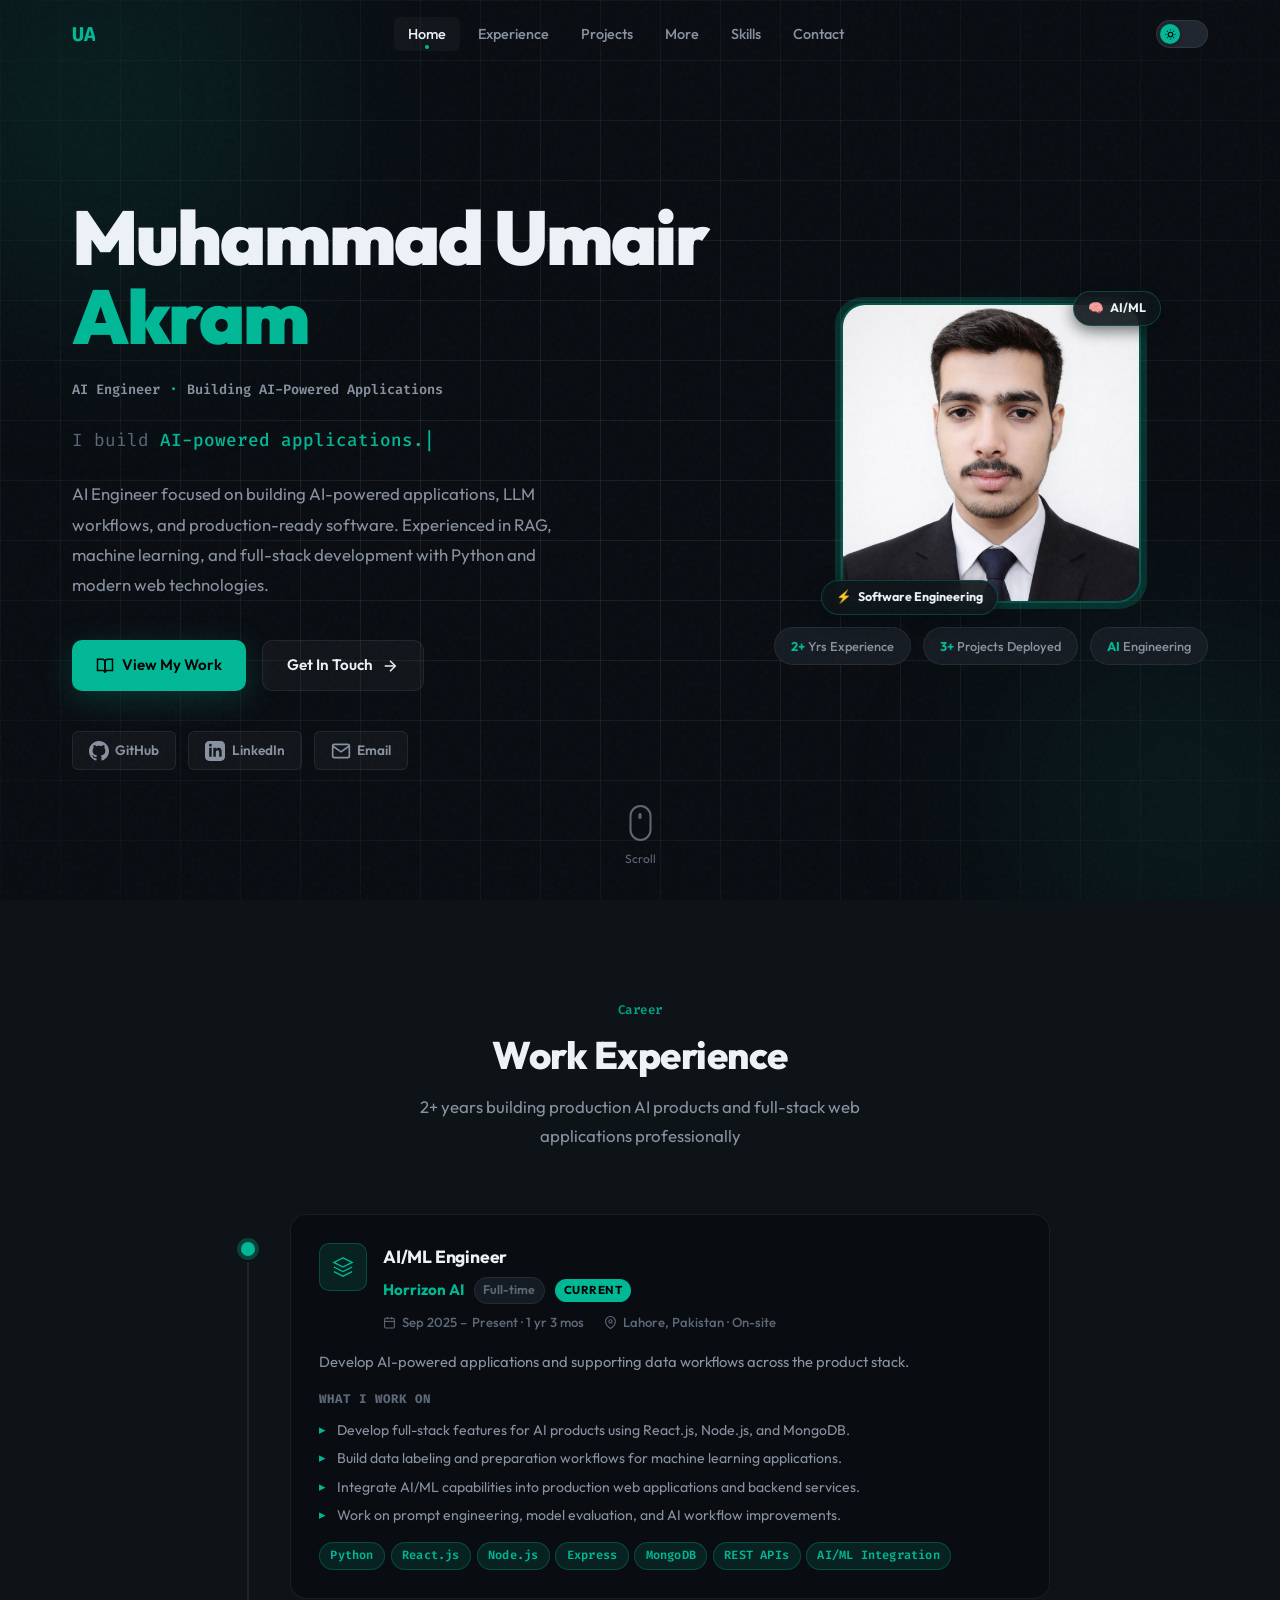
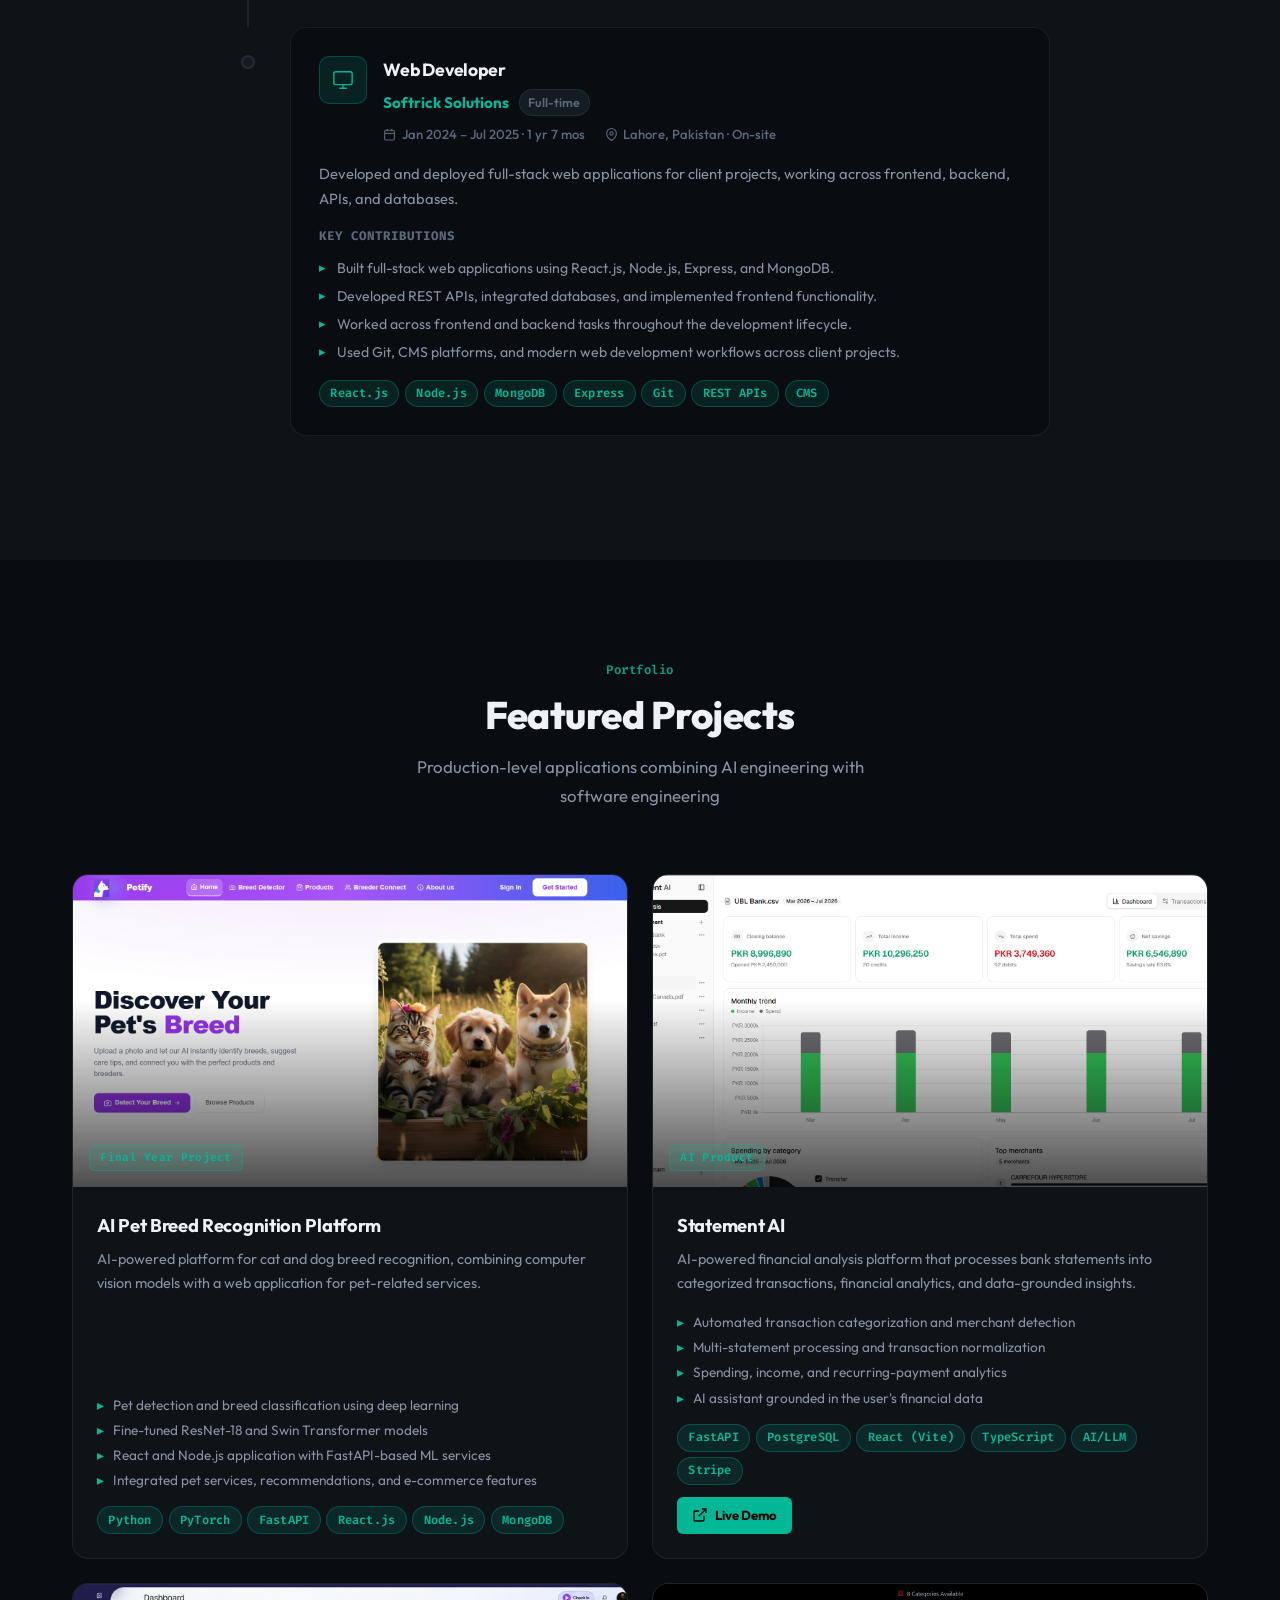
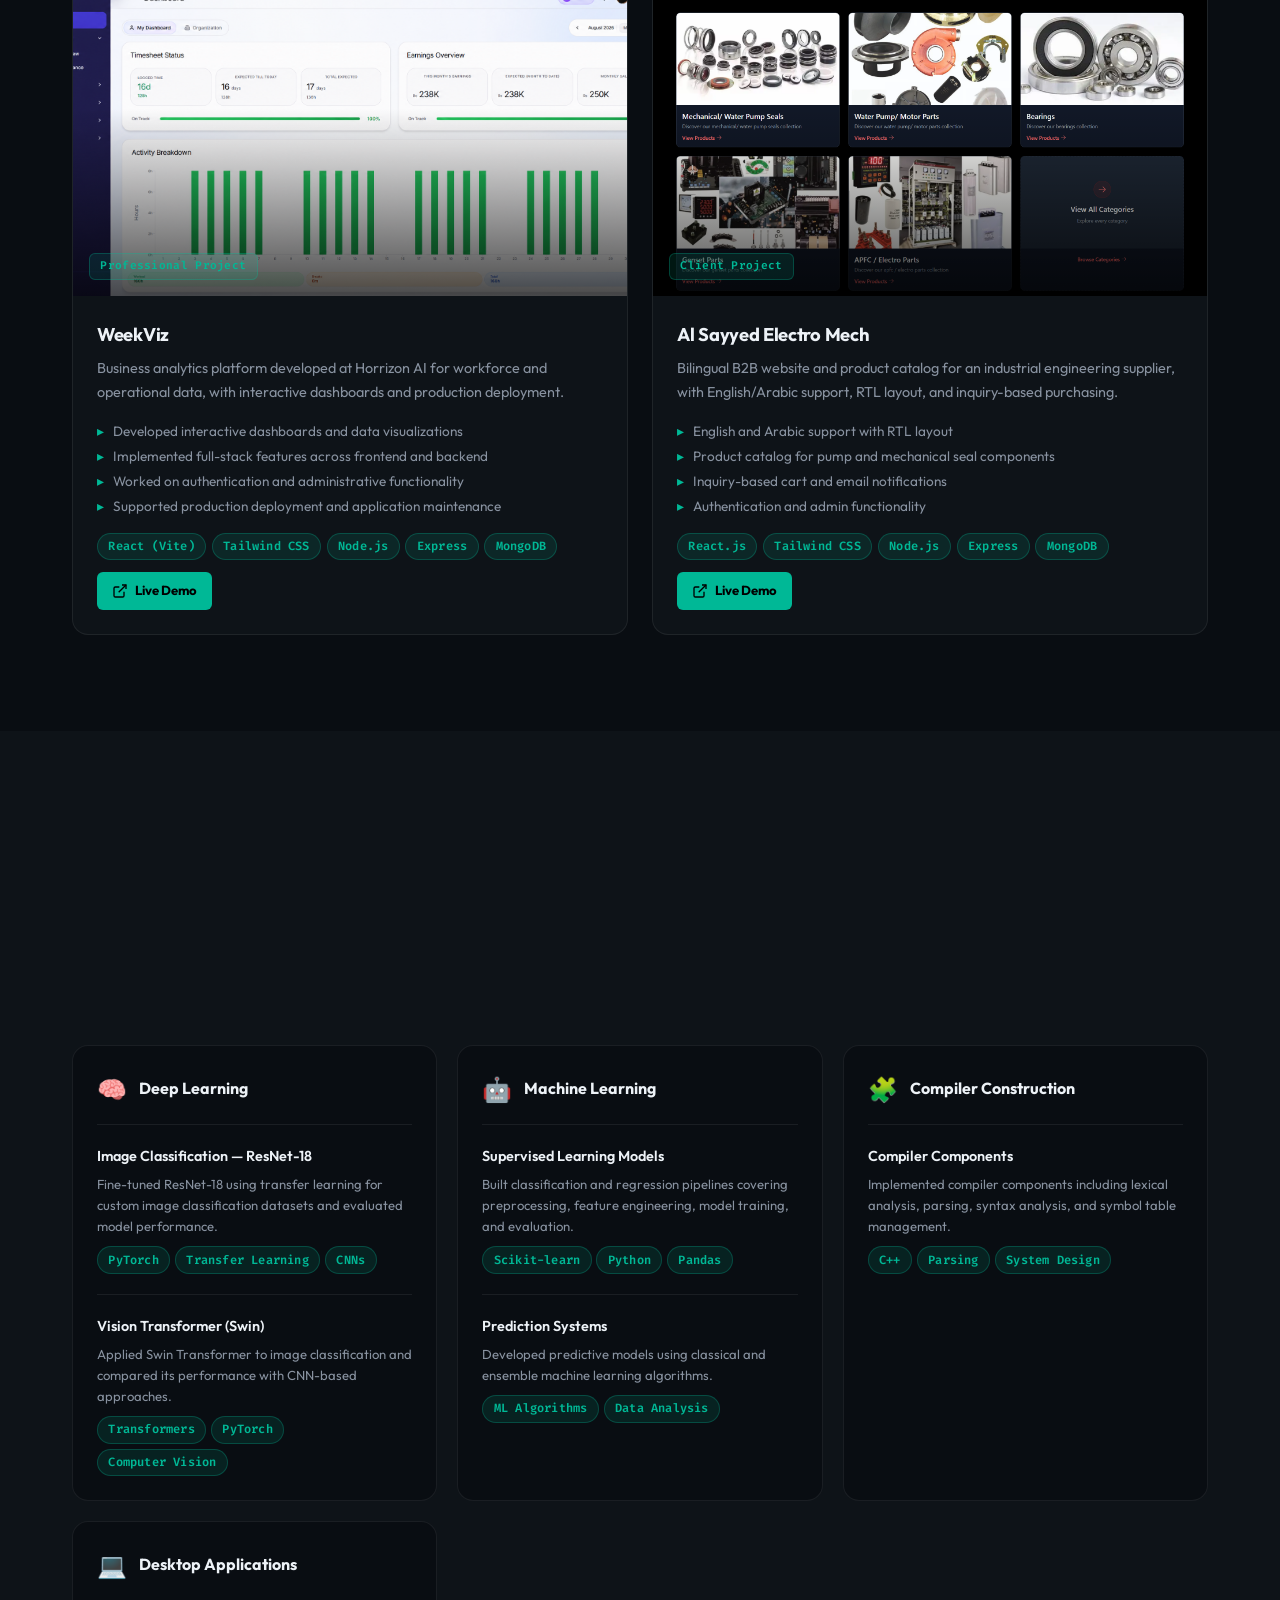
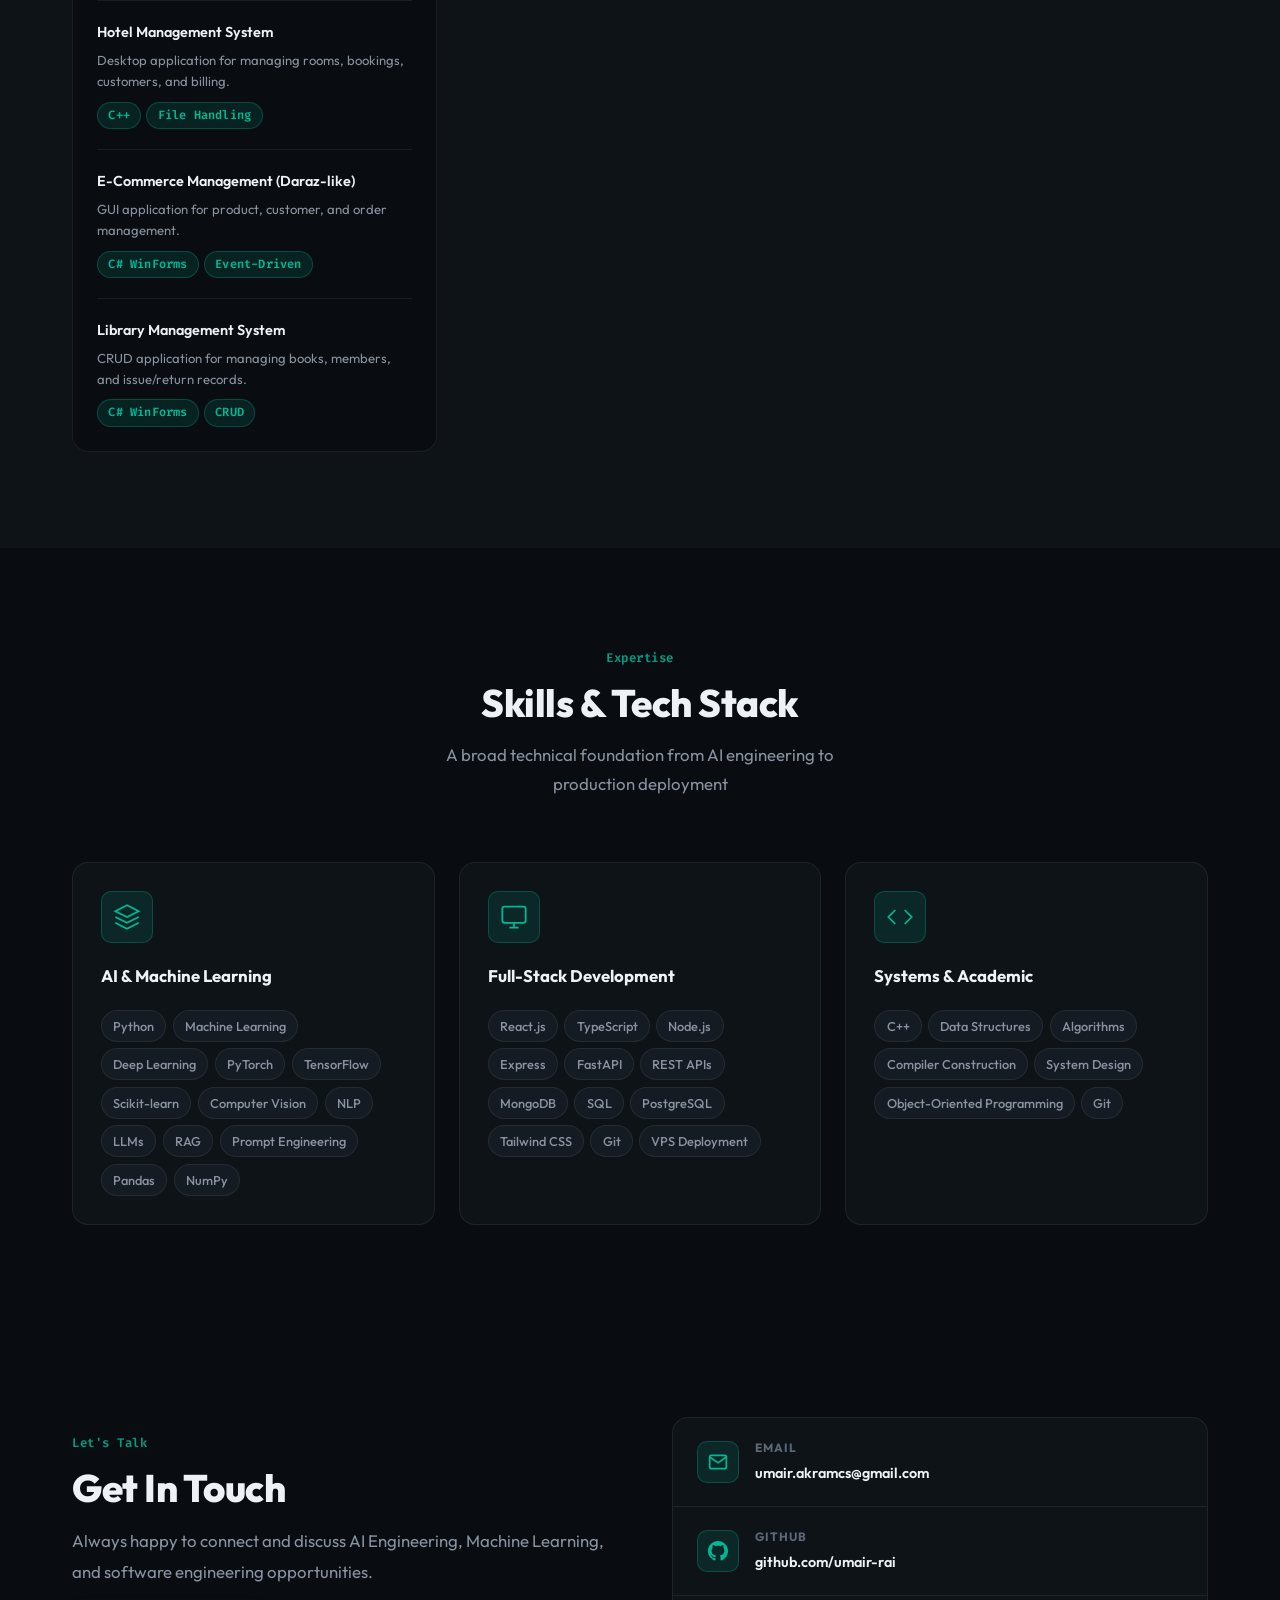
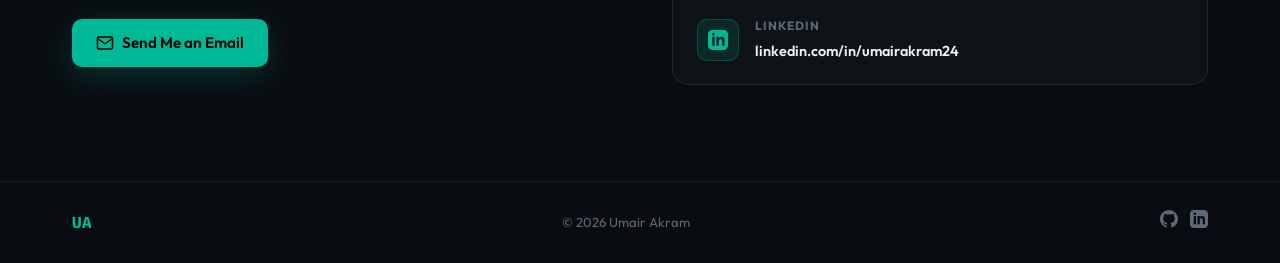
==== commit a7c8b117: "Add files via upload" ====
--- a/index.html
+++ b/index.html
@@ -67,10 +67,6 @@
     <div class="container">
       <div class="hero-content">
         <div class="hero-text">
-          <div class="hero-badge">
-            <span class="badge-dot"></span>
-            2+ Years Experience
-          </div>
           <h1 class="hero-name">Muhammad Umair <span class="name-accent">Akram</span></h1>
           <div class="hero-roles">
             <span class="role-tag">AI Engineer</span>
--- a/styles.css
+++ b/styles.css
@@ -173,6 +173,7 @@
   font-size: 1.25rem;
   font-weight: 800;
   letter-spacing: -0.5px;
+  color: var(--accent);
   background: var(--accent);
   -webkit-background-clip: text;
   -webkit-text-fill-color: transparent;
@@ -647,6 +648,7 @@
   width: 100%;
   height: 100%;
   object-fit: cover;
+  object-position: center 40%;
   border-radius: 24px;
   border: 2px solid var(--border-accent);
   position: relative;
@@ -1502,6 +1504,8 @@
     position: fixed;
     top: var(--nav-h);
     left: 0; right: 0;
+    max-height: calc(100dvh - var(--nav-h));
+    overflow-y: auto;
     background: color-mix(in srgb, var(--bg-0) 97%, transparent);
     backdrop-filter: blur(16px);
     -webkit-backdrop-filter: blur(16px);
@@ -1509,11 +1513,16 @@
     padding: 1.5rem;
     gap: 0.25rem;
     border-bottom: 1px solid var(--border);
-    transform: translateY(-110%);
+    transform: translateY(-100vh);
+    visibility: hidden;
+    transition: transform var(--base) var(--ease), visibility 0s linear var(--base);
+  }
+
+  .nav-menu.open {
+    transform: translateY(0);
+    visibility: visible;
     transition: transform var(--base) var(--ease);
   }
-
-  .nav-menu.open { transform: translateY(0); }
 
   .nav-link {
     width: 100%;
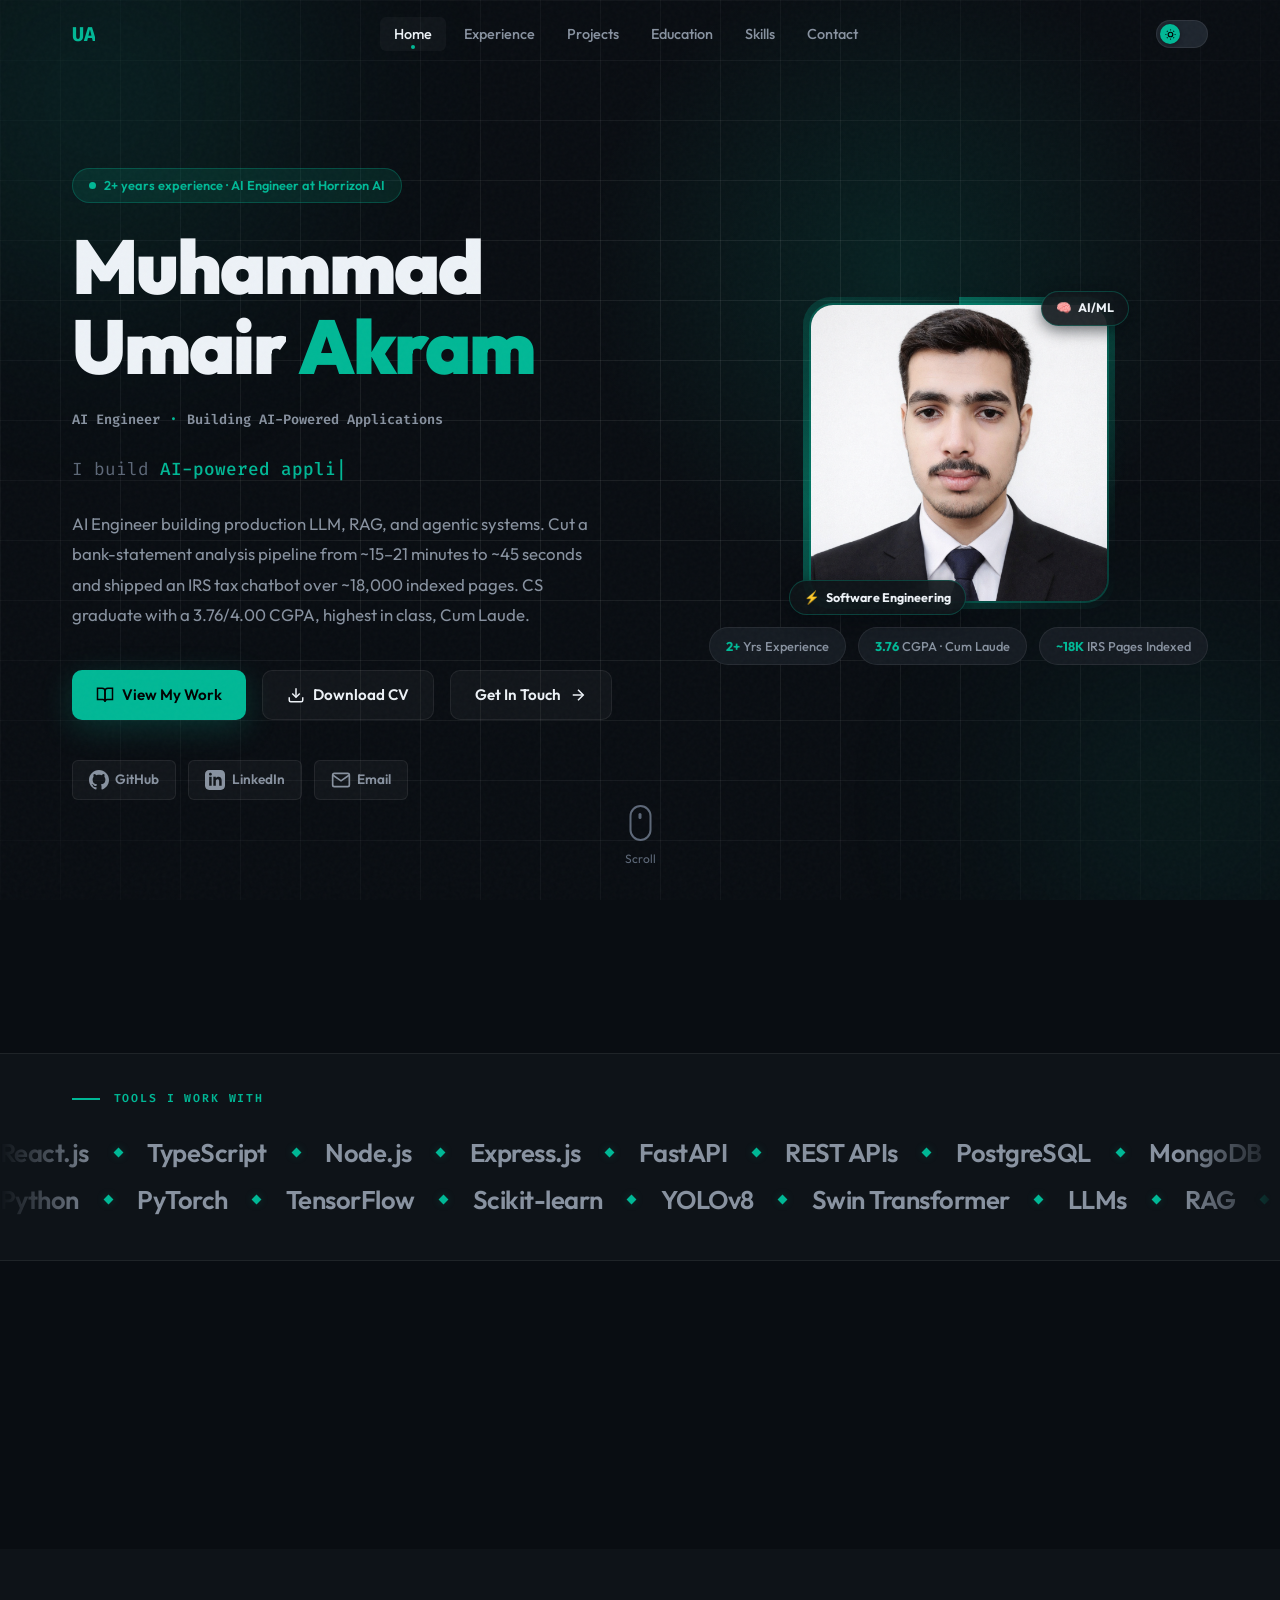
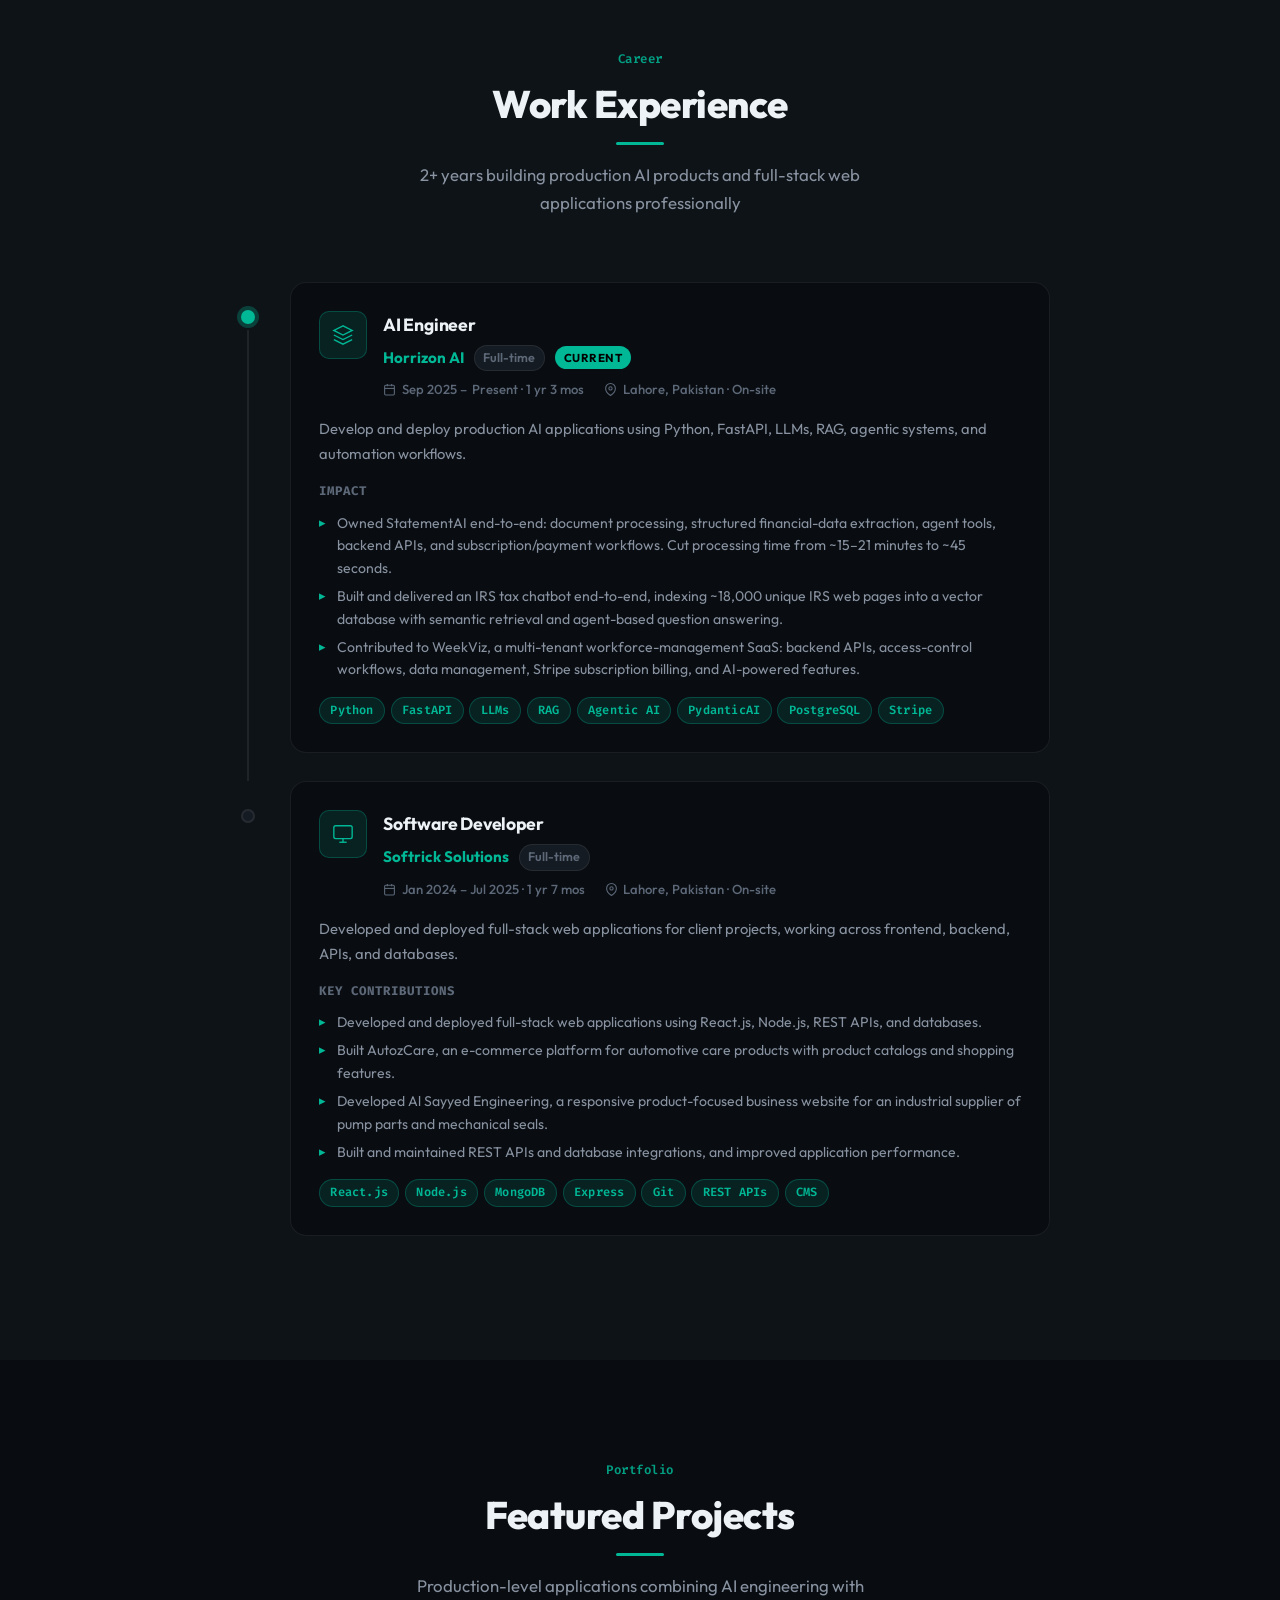
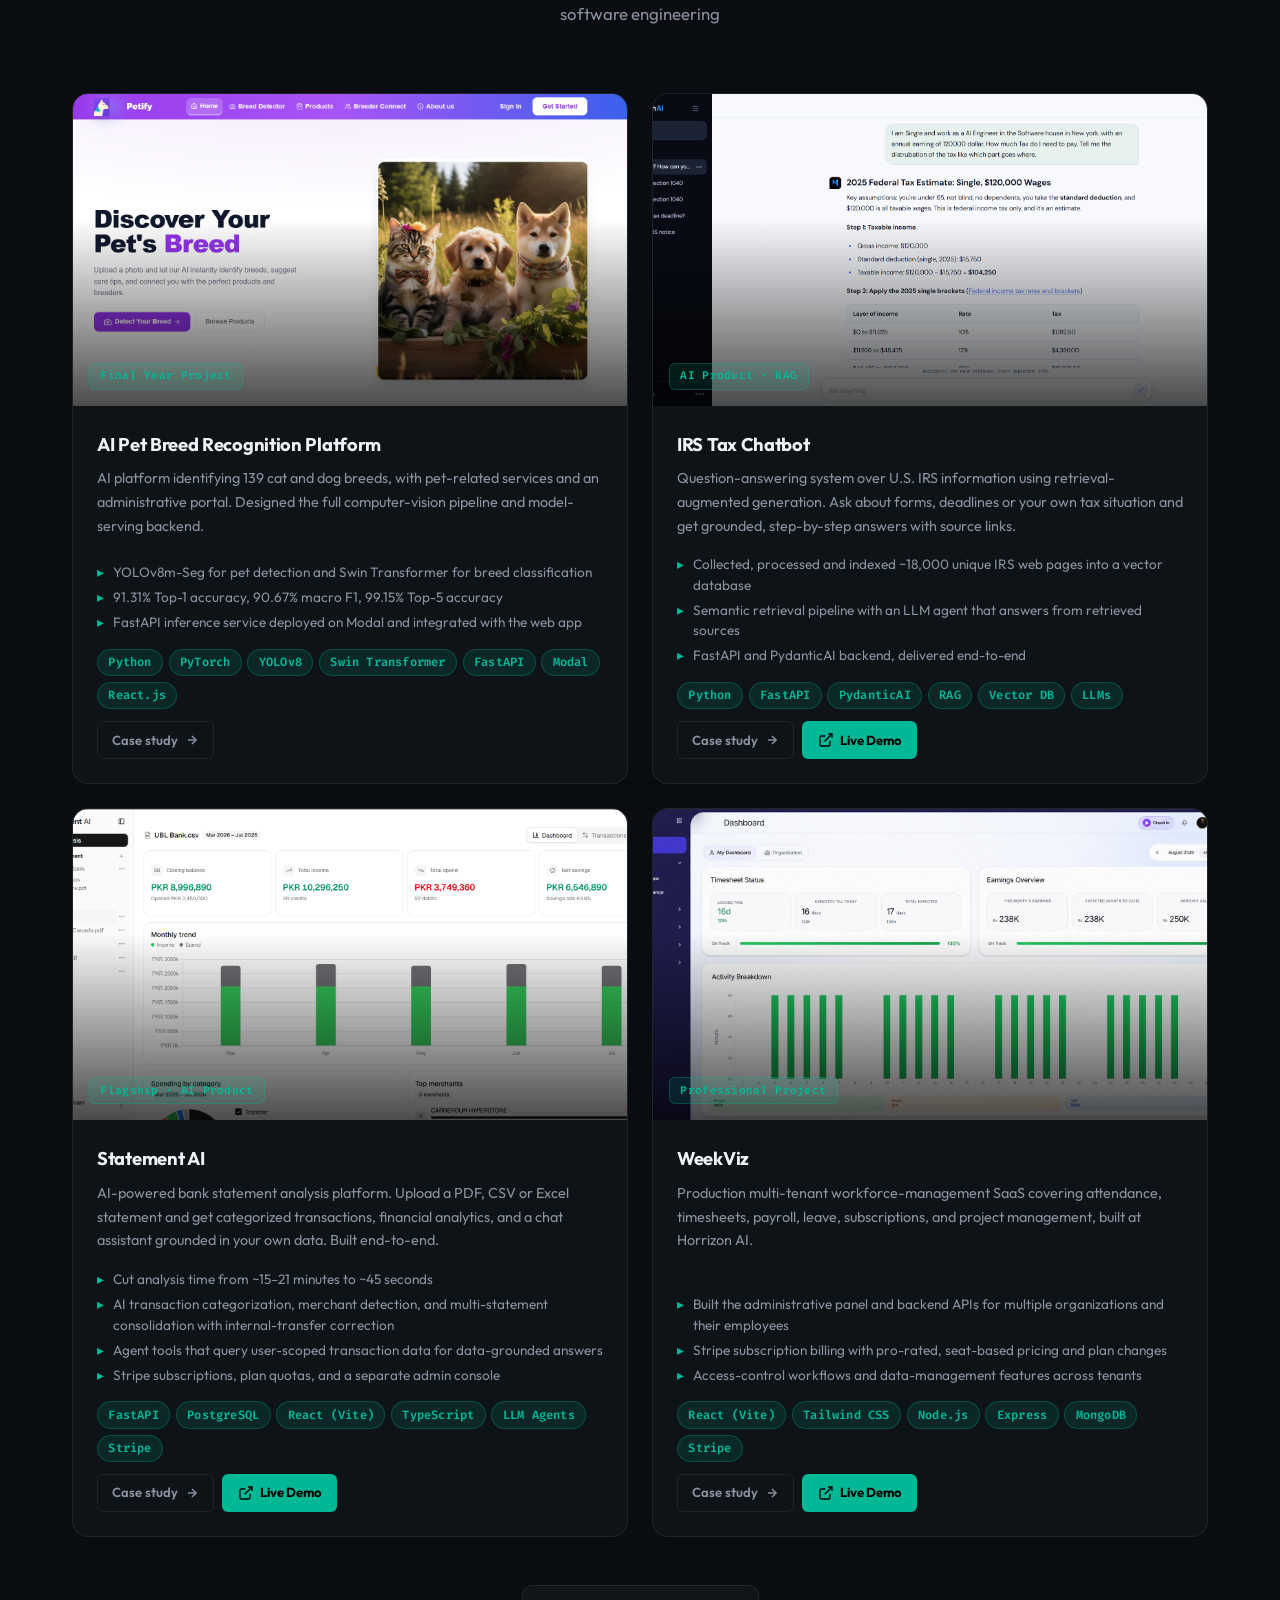
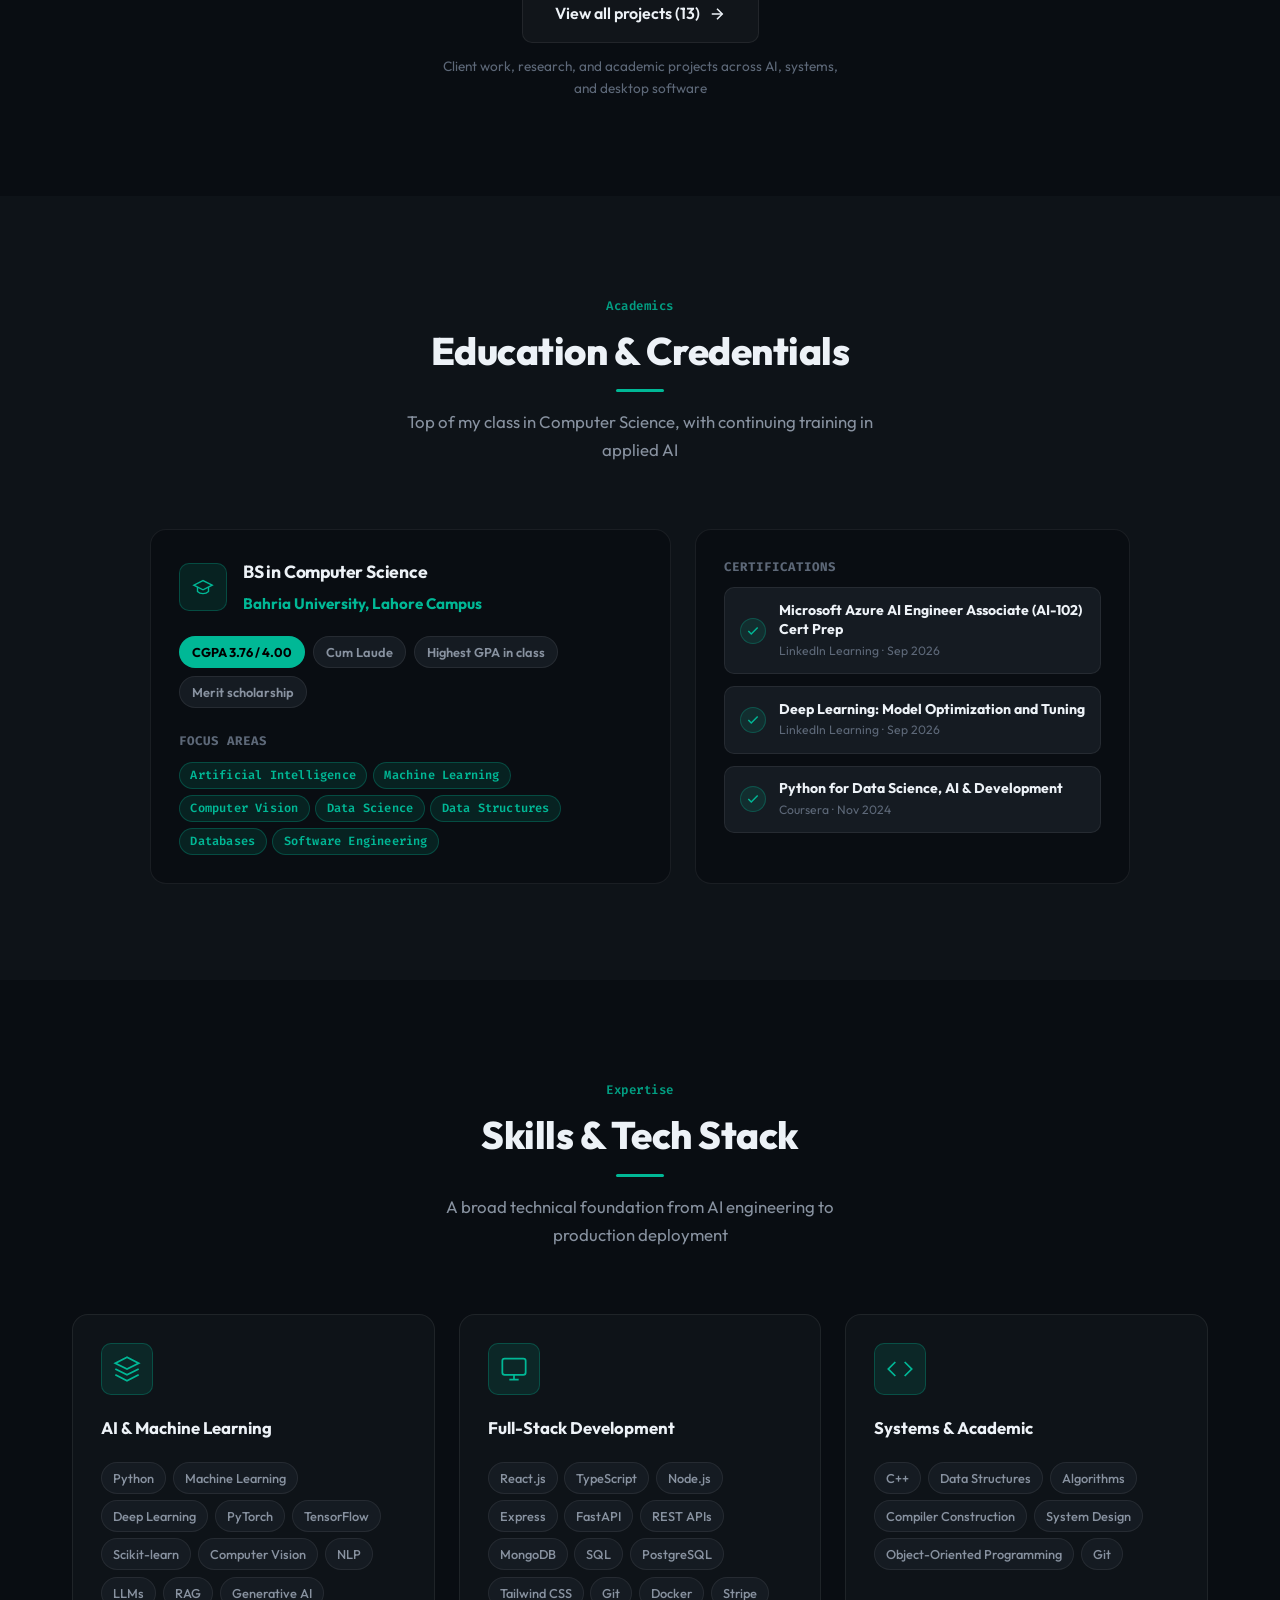
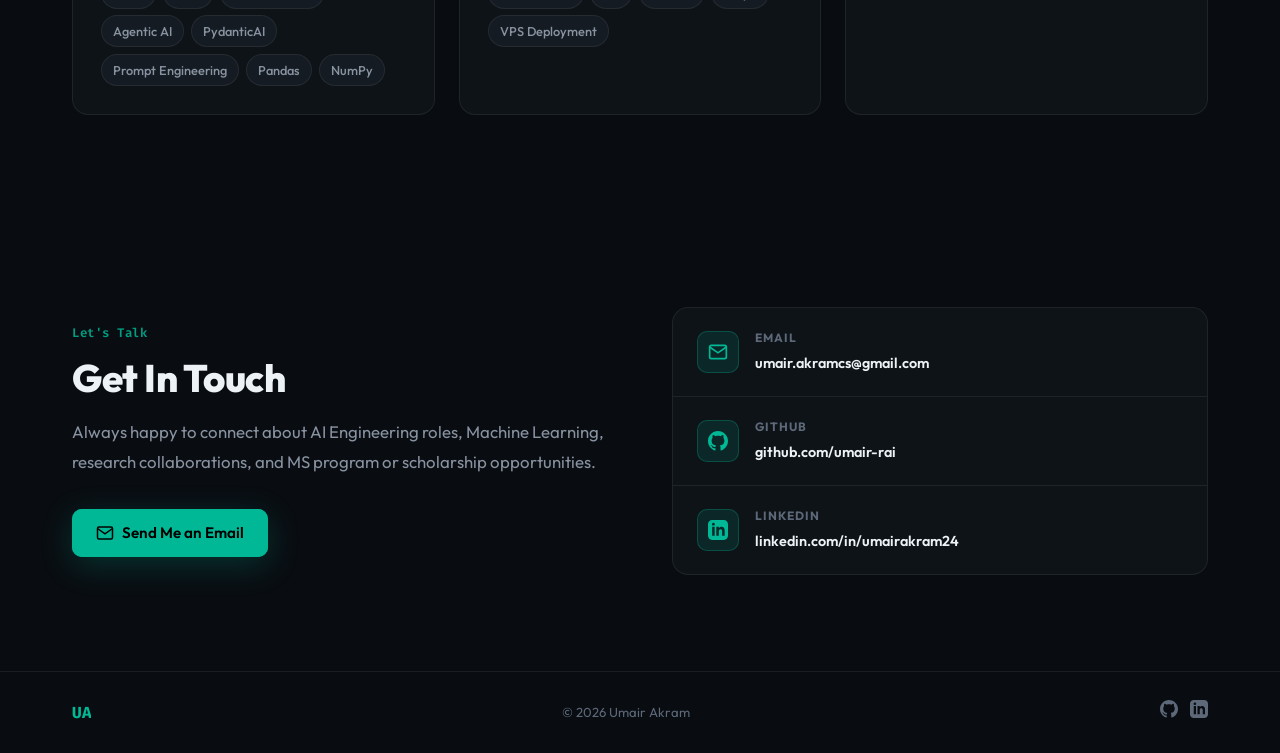
==== commit 5b262101: "Add files via upload" ====
--- a/index.html
+++ b/index.html
@@ -1,664 +1,709 @@
-<!DOCTYPE html>
-<html lang="en" data-theme="dark">
-<head>
-  <meta charset="UTF-8">
-  <meta name="viewport" content="width=device-width, initial-scale=1.0">
-  <meta name="description" content="Muhammad Umair Akram - AI Engineer building AI-powered applications, LLM workflows, and RAG systems, with a strong software engineering and full-stack development foundation.">
-  <meta name="keywords" content="AI Engineer, Machine Learning, LLM, RAG, AI Applications, Software Engineering, Full-Stack Development">
-  <meta name="author" content="Muhammad Umair Akram">
-  <meta property="og:title" content="Muhammad Umair Akram — AI Engineer">
-  <meta property="og:description" content="AI Engineer building AI-powered applications, LLM workflows, and RAG systems, with a strong software engineering and full-stack development foundation.">
-  <meta property="og:type" content="website">
-  <meta property="og:image" content="assets/Image.png">
-  <meta name="twitter:card" content="summary_large_image">
-  <title>M Umair Akram - AI Engineer</title>
-  <link rel="icon" type="image/svg+xml" href="data:image/svg+xml,%3Csvg xmlns='http://www.w3.org/2000/svg' viewBox='0 0 100 100'%3E%3Crect width='100' height='100' rx='22' fill='%230f0f14'/%3E%3Ctext x='50' y='58' font-family='Outfit, Arial, sans-serif' font-size='38' font-weight='800' fill='%2300b896' text-anchor='middle'%3EUA%3C/text%3E%3C/svg%3E">
-  <link rel="preconnect" href="https://fonts.googleapis.com">
-  <link rel="preconnect" href="https://fonts.gstatic.com" crossorigin>
-  <link href="https://fonts.googleapis.com/css2?family=Outfit:wght@300;400;500;600;700;800;900&family=Fira+Code:wght@400;500&display=swap" rel="stylesheet">
-  <link rel="stylesheet" href="styles.css">
-</head>
-<body>
-
-  <a href="#home" class="skip-to-content">Skip to main content</a>
-
-  <!-- Scroll Progress -->
-  <div class="scroll-progress" id="scrollProgress"></div>
-
-  <!-- Navigation -->
-  <nav class="navbar" id="navbar">
-    <div class="nav-container">
-      <a href="#home" class="nav-logo">
-        UA
-      </a>
-      <ul class="nav-menu" id="navMenu">
-        <li><a href="#home" class="nav-link">Home</a></li>
-        <li><a href="#experience" class="nav-link">Experience</a></li>
-        <li><a href="#projects" class="nav-link">Projects</a></li>
-        <li><a href="#more-projects" class="nav-link">More</a></li>
-        <li><a href="#skills" class="nav-link">Skills</a></li>
-        <li><a href="#contact" class="nav-link">Contact</a></li>
-      </ul>
-      <div class="nav-actions">
-        <button class="theme-toggle" id="themeToggle" aria-label="Toggle theme">
-          <span class="toggle-track">
-            <span class="toggle-thumb">
-              <span class="toggle-sun">
-                <svg width="11" height="11" viewBox="0 0 24 24" fill="none" stroke="currentColor" stroke-width="2.5"><circle cx="12" cy="12" r="5"/><line x1="12" y1="1" x2="12" y2="3"/><line x1="12" y1="21" x2="12" y2="23"/><line x1="4.22" y1="4.22" x2="5.64" y2="5.64"/><line x1="18.36" y1="18.36" x2="19.78" y2="19.78"/><line x1="1" y1="12" x2="3" y2="12"/><line x1="21" y1="12" x2="23" y2="12"/><line x1="4.22" y1="19.78" x2="5.64" y2="18.36"/><line x1="18.36" y1="5.64" x2="19.78" y2="4.22"/></svg>
-              </span>
-              <span class="toggle-moon">
-                <svg width="11" height="11" viewBox="0 0 24 24" fill="none" stroke="currentColor" stroke-width="2.5"><path d="M21 12.79A9 9 0 1 1 11.21 3 7 7 0 0 0 21 12.79z"/></svg>
-              </span>
-            </span>
-          </span>
-        </button>
-        <button class="nav-toggle" id="navToggle" aria-label="Toggle navigation">
-          <span></span><span></span><span></span>
-        </button>
-      </div>
-    </div>
-  </nav>
-
-  <!-- Hero Section -->
-  <section class="hero" id="home">
-    <div class="hero-bg-grid"></div>
-    <div class="hero-orb hero-orb-1"></div>
-    <div class="hero-orb hero-orb-2"></div>
-    <div class="container">
-      <div class="hero-content">
-        <div class="hero-text">
-          <h1 class="hero-name">Muhammad Umair <span class="name-accent">Akram</span></h1>
-          <div class="hero-roles">
-            <span class="role-tag">AI Engineer</span>
-            <span class="role-divider">·</span>
-            <span class="role-tag">Building AI-Powered Applications</span>
-          </div>
-          <div class="hero-typing-wrapper">
-            <span class="typing-prefix">I build </span>
-            <span class="hero-typing" id="typingText"></span>
-          </div>
-          <p class="hero-description">
-            AI Engineer focused on building AI-powered applications, LLM workflows, and production-ready software. Experienced in RAG, machine learning, and full-stack development with Python and modern web technologies.
-          </p>
-          <div class="hero-cta">
-            <a href="#projects" class="btn btn-primary">
-              <svg width="18" height="18" viewBox="0 0 24 24" fill="none" stroke="currentColor" stroke-width="2"><path d="M2 3h6a4 4 0 0 1 4 4v14a3 3 0 0 0-3-3H2z"/><path d="M22 3h-6a4 4 0 0 0-4 4v14a3 3 0 0 1 3-3h7z"/></svg>
-              View My Work
-            </a>
-            <a href="#contact" class="btn btn-ghost">
-              Get In Touch
-              <svg width="18" height="18" viewBox="0 0 24 24" fill="none" stroke="currentColor" stroke-width="2"><line x1="5" y1="12" x2="19" y2="12"/><polyline points="12 5 19 12 12 19"/></svg>
-            </a>
-          </div>
-          <div class="hero-social">
-            <a href="https://github.com/umair-rai" target="_blank" rel="noopener noreferrer" class="social-btn" aria-label="GitHub">
-              <svg width="20" height="20" viewBox="0 0 24 24" fill="currentColor"><path d="M12 0c-6.626 0-12 5.373-12 12 0 5.302 3.438 9.8 8.207 11.387.599.111.793-.261.793-.577v-2.234c-3.338.726-4.033-1.416-4.033-1.416-.546-1.387-1.333-1.756-1.333-1.756-1.089-.745.083-.729.083-.729 1.205.084 1.839 1.237 1.839 1.237 1.07 1.834 2.807 1.304 3.492.997.107-.775.418-1.305.762-1.604-2.665-.305-5.467-1.334-5.467-5.931 0-1.311.469-2.381 1.236-3.221-.124-.303-.535-1.524.117-3.176 0 0 1.008-.322 3.301 1.23.957-.266 1.983-.399 3.003-.404 1.02.005 2.047.138 3.006.404 2.291-1.552 3.297-1.23 3.297-1.23.653 1.653.242 2.874.118 3.176.77.84 1.235 1.911 1.235 3.221 0 4.609-2.807 5.624-5.479 5.921.43.372.823 1.102.823 2.222v3.293c0 .319.192.694.801.576 4.765-1.589 8.199-6.086 8.199-11.386 0-6.627-5.373-12-12-12z"/></svg>
-              GitHub
-            </a>
-            <a href="https://www.linkedin.com/in/umairakram24/" target="_blank" rel="noopener noreferrer" class="social-btn" aria-label="LinkedIn">
-              <svg width="20" height="20" viewBox="0 0 24 24" fill="currentColor"><path d="M19 0h-14c-2.761 0-5 2.239-5 5v14c0 2.761 2.239 5 5 5h14c2.762 0 5-2.239 5-5v-14c0-2.761-2.238-5-5-5zm-11 19h-3v-11h3v11zm-1.5-12.268c-.966 0-1.75-.79-1.75-1.764s.784-1.764 1.75-1.764 1.75.79 1.75 1.764-.783 1.764-1.75 1.764zm13.5 12.268h-3v-5.604c0-3.368-4-3.113-4 0v5.604h-3v-11h3v1.765c1.396-2.586 7-2.777 7 2.476v6.759z"/></svg>
-              LinkedIn
-            </a>
-            <a href="mailto:umair.akramcs@gmail.com" class="social-btn" aria-label="Email">
-              <svg width="20" height="20" viewBox="0 0 24 24" fill="none" stroke="currentColor" stroke-width="2"><path d="M4 4h16c1.1 0 2 .9 2 2v12c0 1.1-.9 2-2 2H4c-1.1 0-2-.9-2-2V6c0-1.1.9-2 2-2z"/><polyline points="22,6 12,13 2,6"/></svg>
-              Email
-            </a>
-          </div>
-        </div>
-        <div class="hero-visual">
-          <div class="profile-frame">
-            <div class="profile-glow"></div>
-            <img src="assets/Image.png" alt="Muhammad Umair Akram" class="profile-img">
-            <div class="profile-ring"></div>
-            <div class="floating-badge badge-ai">
-              <span>🧠</span> AI/ML
-            </div>
-            <div class="floating-badge badge-web">
-              <span>⚡</span> Software Engineering
-            </div>
-          </div>
-          <div class="stats-row">
-            <div class="stat-pill">
-              <strong>2+</strong> Yrs Experience
-            </div>
-            <div class="stat-pill">
-              <strong>3+</strong> Projects Deployed
-            </div>
-            <div class="stat-pill">
-              <strong>AI</strong> Engineering
-            </div>
-          </div>
-        </div>
-      </div>
-    </div>
-    <div class="scroll-hint">
-      <div class="scroll-mouse"><div class="scroll-wheel"></div></div>
-      <span>Scroll</span>
-    </div>
-  </section>
-
-  <!-- Experience Section -->
-  <section class="section section-alt" id="experience">
-    <div class="container">
-      <div class="section-header scroll-reveal">
-        <span class="section-label">Career</span>
-        <h2 class="section-title">Work Experience</h2>
-        <p class="section-subtitle">2+ years building production AI products and full-stack web applications professionally</p>
-      </div>
-
-      <div class="timeline">
-
-        <!-- Horrizon AI -->
-        <div class="timeline-item scroll-reveal">
-          <div class="timeline-marker">
-            <div class="timeline-dot active"></div>
-            <div class="timeline-line"></div>
-          </div>
-          <div class="timeline-card">
-            <div class="timeline-header">
-              <div class="timeline-company-logo">
-                <svg width="22" height="22" viewBox="0 0 24 24" fill="none" stroke="currentColor" stroke-width="1.5"><path d="M12 2L2 7l10 5 10-5-10-5z"/><path d="M2 17l10 5 10-5"/><path d="M2 12l10 5 10-5"/></svg>
-              </div>
-              <div class="timeline-meta">
-                <h3 class="timeline-role">AI/ML Engineer</h3>
-                <div class="timeline-company">
-                  <span class="company-name">Horrizon AI</span>
-                  <span class="company-type">Full-time</span>
-                  <span class="company-current">Current</span>
-                </div>
-                <div class="timeline-info">
-                  <span class="timeline-date">
-                    <svg width="13" height="13" viewBox="0 0 24 24" fill="none" stroke="currentColor" stroke-width="2"><rect x="3" y="4" width="18" height="18" rx="2"/><line x1="16" y1="2" x2="16" y2="6"/><line x1="8" y1="2" x2="8" y2="6"/><line x1="3" y1="10" x2="21" y2="10"/></svg>
-                    Sep 2025 – <span class="job-duration" data-start="2025-09-01">Present</span>
-                  </span>
-                  <span class="timeline-location">
-                    <svg width="13" height="13" viewBox="0 0 24 24" fill="none" stroke="currentColor" stroke-width="2"><path d="M21 10c0 7-9 13-9 13s-9-6-9-13a9 9 0 0 1 18 0z"/><circle cx="12" cy="10" r="3"/></svg>
-                    Lahore, Pakistan · On-site
-                  </span>
-                </div>
-              </div>
-            </div>
-            <p class="timeline-summary">Develop AI-powered applications and supporting data workflows across the product stack.</p>
-            <div class="timeline-section">
-              <div class="timeline-section-title">What I work on</div>
-              <ul class="timeline-bullets">
-                <li>Develop full-stack features for AI products using React.js, Node.js, and MongoDB.</li>
-                <li>Build data labeling and preparation workflows for machine learning applications.</li>
-                <li>Integrate AI/ML capabilities into production web applications and backend services.</li>
-                <li>Work on prompt engineering, model evaluation, and AI workflow improvements.</li>
-              </ul>
-            </div>
-            <div class="timeline-tags">
-              <span class="tag">Python</span>
-              <span class="tag">React.js</span>
-              <span class="tag">Node.js</span>
-              <span class="tag">Express</span>
-              <span class="tag">MongoDB</span>
-              <span class="tag">REST APIs</span>
-              <span class="tag">AI/ML Integration</span>
-            </div>
-          </div>
-        </div>
-
-        <!-- Softrick Solutions -->
-        <div class="timeline-item scroll-reveal">
-          <div class="timeline-marker">
-            <div class="timeline-dot"></div>
-          </div>
-          <div class="timeline-card">
-            <div class="timeline-header">
-              <div class="timeline-company-logo">
-                <svg width="22" height="22" viewBox="0 0 24 24" fill="none" stroke="currentColor" stroke-width="1.5"><rect x="2" y="3" width="20" height="14" rx="2"/><path d="M8 21h8"/><path d="M12 17v4"/></svg>
-              </div>
-              <div class="timeline-meta">
-                <h3 class="timeline-role">Web Developer</h3>
-                <div class="timeline-company">
-                  <span class="company-name">Softrick Solutions</span>
-                  <span class="company-type">Full-time</span>
-                </div>
-                <div class="timeline-info">
-                  <span class="timeline-date">
-                    <svg width="13" height="13" viewBox="0 0 24 24" fill="none" stroke="currentColor" stroke-width="2"><rect x="3" y="4" width="18" height="18" rx="2"/><line x1="16" y1="2" x2="16" y2="6"/><line x1="8" y1="2" x2="8" y2="6"/><line x1="3" y1="10" x2="21" y2="10"/></svg>
-                    Jan 2024 – Jul 2025 · 1 yr 7 mos
-                  </span>
-                  <span class="timeline-location">
-                    <svg width="13" height="13" viewBox="0 0 24 24" fill="none" stroke="currentColor" stroke-width="2"><path d="M21 10c0 7-9 13-9 13s-9-6-9-13a9 9 0 0 1 18 0z"/><circle cx="12" cy="10" r="3"/></svg>
-                    Lahore, Pakistan · On-site
-                  </span>
-                </div>
-              </div>
-            </div>
-            <p class="timeline-summary">Developed and deployed full-stack web applications for client projects, working across frontend, backend, APIs, and databases.</p>
-            <div class="timeline-section">
-              <div class="timeline-section-title">Key contributions</div>
-              <ul class="timeline-bullets">
-                <li>Built full-stack web applications using React.js, Node.js, Express, and MongoDB.</li>
-                <li>Developed REST APIs, integrated databases, and implemented frontend functionality.</li>
-                <li>Worked across frontend and backend tasks throughout the development lifecycle.</li>
-                <li>Used Git, CMS platforms, and modern web development workflows across client projects.</li>
-              </ul>
-            </div>
-            <div class="timeline-tags">
-              <span class="tag">React.js</span>
-              <span class="tag">Node.js</span>
-              <span class="tag">MongoDB</span>
-              <span class="tag">Express</span>
-              <span class="tag">Git</span>
-              <span class="tag">REST APIs</span>
-              <span class="tag">CMS</span>
-            </div>
-          </div>
-        </div>
-
-      </div>
-    </div>
-  </section>
-
-  <!-- Featured Projects Section -->
-  <section class="section" id="projects">
-    <div class="container">
-      <div class="section-header scroll-reveal">
-        <span class="section-label">Portfolio</span>
-        <h2 class="section-title">Featured Projects</h2>
-        <p class="section-subtitle">Production-level applications combining AI engineering with software engineering</p>
-      </div>
-
-      <div class="projects-grid">
-
-        <!-- FYP: AI Pet Breed Recognition -->
-        <article class="project-card scroll-reveal">
-          <div class="project-img-wrap">
-            <img src="assets/FYP.png" alt="AI Pet Breed Recognition Platform" class="project-img">
-            <div class="project-img-overlay">
-              <span class="project-category-badge">Final Year Project</span>
-            </div>
-          </div>
-          <div class="project-body">
-            <div class="project-top">
-              <h3 class="project-title">AI Pet Breed Recognition Platform</h3>
-              <p class="project-desc">AI-powered platform for cat and dog breed recognition, combining computer vision models with a web application for pet-related services.</p>
-            </div>
-            <ul class="project-highlights">
-              <li>Pet detection and breed classification using deep learning</li>
-              <li>Fine-tuned ResNet-18 and Swin Transformer models</li>
-              <li>React and Node.js application with FastAPI-based ML services</li>
-              <li>Integrated pet services, recommendations, and e-commerce features</li>
-            </ul>
-            <div class="project-footer">
-              <div class="project-tags">
-                <span class="tag">Python</span>
-                <span class="tag">PyTorch</span>
-                <span class="tag">FastAPI</span>
-                <span class="tag">React.js</span>
-                <span class="tag">Node.js</span>
-                <span class="tag">MongoDB</span>
-              </div>
-            </div>
-          </div>
-        </article>
-
-        <!-- Statement AI -->
-        <article class="project-card scroll-reveal">
-          <div class="project-img-wrap">
-            <img src="assets/Statement-AI.png" alt="Statement AI Financial Analysis Platform" class="project-img">
-            <div class="project-img-overlay">
-              <span class="project-category-badge">AI Product</span>
-            </div>
-          </div>
-          <div class="project-body">
-            <div class="project-top">
-              <h3 class="project-title">Statement AI</h3>
-              <p class="project-desc">AI-powered financial analysis platform that processes bank statements into categorized transactions, financial analytics, and data-grounded insights.</p>
-            </div>
-            <ul class="project-highlights">
-              <li>Automated transaction categorization and merchant detection</li>
-              <li>Multi-statement processing and transaction normalization</li>
-              <li>Spending, income, and recurring-payment analytics</li>
-              <li>AI assistant grounded in the user's financial data</li>
-            </ul>
-            <div class="project-footer">
-              <div class="project-tags">
-                <span class="tag">FastAPI</span>
-                <span class="tag">PostgreSQL</span>
-                <span class="tag">React (Vite)</span>
-                <span class="tag">TypeScript</span>
-                <span class="tag">AI/LLM</span>
-                <span class="tag">Stripe</span>
-              </div>
-              <div class="project-links">
-                <a href="https://statementai.io" target="_blank" rel="noopener noreferrer" class="project-link-btn project-link-primary">
-                  <svg width="16" height="16" viewBox="0 0 24 24" fill="none" stroke="currentColor" stroke-width="2"><path d="M18 13v6a2 2 0 0 1-2 2H5a2 2 0 0 1-2-2V8a2 2 0 0 1 2-2h6"/><polyline points="15 3 21 3 21 9"/><line x1="10" y1="14" x2="21" y2="3"/></svg>
-                  Live Demo
-                </a>
-              </div>
-            </div>
-          </div>
-        </article>
-
-        <!-- WeekViz -->
-        <article class="project-card scroll-reveal">
-          <div class="project-img-wrap">
-            <img src="assets/Weekviz.png" alt="WeekViz Analytics Platform" class="project-img">
-            <div class="project-img-overlay">
-              <span class="project-category-badge">Professional Project</span>
-            </div>
-          </div>
-          <div class="project-body">
-            <div class="project-top">
-              <h3 class="project-title">WeekViz</h3>
-              <p class="project-desc">Business analytics platform developed at Horrizon AI for workforce and operational data, with interactive dashboards and production deployment.</p>
-            </div>
-            <ul class="project-highlights">
-              <li>Developed interactive dashboards and data visualizations</li>
-              <li>Implemented full-stack features across frontend and backend</li>
-              <li>Worked on authentication and administrative functionality</li>
-              <li>Supported production deployment and application maintenance</li>
-            </ul>
-            <div class="project-footer">
-              <div class="project-tags">
-                <span class="tag">React (Vite)</span>
-                <span class="tag">Tailwind CSS</span>
-                <span class="tag">Node.js</span>
-                <span class="tag">Express</span>
-                <span class="tag">MongoDB</span>
-              </div>
-              <div class="project-links">
-                <a href="https://weekviz.com" target="_blank" rel="noopener noreferrer" class="project-link-btn project-link-primary">
-                  <svg width="16" height="16" viewBox="0 0 24 24" fill="none" stroke="currentColor" stroke-width="2"><path d="M18 13v6a2 2 0 0 1-2 2H5a2 2 0 0 1-2-2V8a2 2 0 0 1 2-2h6"/><polyline points="15 3 21 3 21 9"/><line x1="10" y1="14" x2="21" y2="3"/></svg>
-                  Live Demo
-                </a>
-              </div>
-            </div>
-          </div>
-        </article>
-
-        <!-- Al Sayyed Electro Mech (eme6.com) -->
-        <article class="project-card scroll-reveal">
-          <div class="project-img-wrap">
-            <img src="assets/Eme6.png" alt="Al Sayyed Electro Mech Engineering Website" class="project-img">
-            <div class="project-img-overlay">
-              <span class="project-category-badge">Client Project</span>
-            </div>
-          </div>
-          <div class="project-body">
-            <div class="project-top">
-              <h3 class="project-title">Al Sayyed Electro Mech</h3>
-              <p class="project-desc">Bilingual B2B website and product catalog for an industrial engineering supplier, with English/Arabic support, RTL layout, and inquiry-based purchasing.</p>
-            </div>
-            <ul class="project-highlights">
-              <li>English and Arabic support with RTL layout</li>
-              <li>Product catalog for pump and mechanical seal components</li>
-              <li>Inquiry-based cart and email notifications</li>
-              <li>Authentication and admin functionality</li>
-            </ul>
-            <div class="project-footer">
-              <div class="project-tags">
-                <span class="tag">React.js</span>
-                <span class="tag">Tailwind CSS</span>
-                <span class="tag">Node.js</span>
-                <span class="tag">Express</span>
-                <span class="tag">MongoDB</span>
-              </div>
-              <div class="project-links">
-                <a href="https://eme6.com" target="_blank" rel="noopener noreferrer" class="project-link-btn project-link-primary">
-                  <svg width="16" height="16" viewBox="0 0 24 24" fill="none" stroke="currentColor" stroke-width="2"><path d="M18 13v6a2 2 0 0 1-2 2H5a2 2 0 0 1-2-2V8a2 2 0 0 1 2-2h6"/><polyline points="15 3 21 3 21 9"/><line x1="10" y1="14" x2="21" y2="3"/></svg>
-                  Live Demo
-                </a>
-              </div>
-            </div>
-          </div>
-        </article>
-
-      </div>
-    </div>
-  </section>
-
-  <!-- More Projects Section -->
-  <section class="section section-alt" id="more-projects">
-    <div class="container">
-      <div class="section-header scroll-reveal">
-        <span class="section-label">Academic & Side Work</span>
-        <h2 class="section-title">More Projects</h2>
-        <p class="section-subtitle">Research, coursework, and exploratory builds across AI, systems, and desktop software</p>
-      </div>
-
-      <div class="more-grid">
-
-        <div class="more-card scroll-reveal">
-          <div class="more-card-header">
-            <div class="more-card-icon">🧠</div>
-            <h3 class="more-card-title">Deep Learning</h3>
-          </div>
-          <ul class="more-list">
-            <li class="more-item">
-              <div class="more-item-name">Image Classification — ResNet-18</div>
-              <p class="more-item-desc">Fine-tuned ResNet-18 using transfer learning for custom image classification datasets and evaluated model performance.</p>
-              <div class="more-tags">
-                <span class="tag">PyTorch</span><span class="tag">Transfer Learning</span><span class="tag">CNNs</span>
-              </div>
-            </li>
-            <li class="more-item">
-              <div class="more-item-name">Vision Transformer (Swin)</div>
-              <p class="more-item-desc">Applied Swin Transformer to image classification and compared its performance with CNN-based approaches.</p>
-              <div class="more-tags">
-                <span class="tag">Transformers</span><span class="tag">PyTorch</span><span class="tag">Computer Vision</span>
-              </div>
-            </li>
-          </ul>
-        </div>
-
-        <div class="more-card scroll-reveal">
-          <div class="more-card-header">
-            <div class="more-card-icon">🤖</div>
-            <h3 class="more-card-title">Machine Learning</h3>
-          </div>
-          <ul class="more-list">
-            <li class="more-item">
-              <div class="more-item-name">Supervised Learning Models</div>
-              <p class="more-item-desc">Built classification and regression pipelines covering preprocessing, feature engineering, model training, and evaluation.</p>
-              <div class="more-tags">
-                <span class="tag">Scikit-learn</span><span class="tag">Python</span><span class="tag">Pandas</span>
-              </div>
-            </li>
-            <li class="more-item">
-              <div class="more-item-name">Prediction Systems</div>
-              <p class="more-item-desc">Developed predictive models using classical and ensemble machine learning algorithms.</p>
-              <div class="more-tags">
-                <span class="tag">ML Algorithms</span><span class="tag">Data Analysis</span>
-              </div>
-            </li>
-          </ul>
-        </div>
-
-        <div class="more-card scroll-reveal">
-          <div class="more-card-header">
-            <div class="more-card-icon">🧩</div>
-            <h3 class="more-card-title">Compiler Construction</h3>
-          </div>
-          <ul class="more-list">
-            <li class="more-item">
-              <div class="more-item-name">Compiler Components</div>
-              <p class="more-item-desc">Implemented compiler components including lexical analysis, parsing, syntax analysis, and symbol table management.</p>
-              <div class="more-tags">
-                <span class="tag">C++</span><span class="tag">Parsing</span><span class="tag">System Design</span>
-              </div>
-            </li>
-          </ul>
-        </div>
-
-        <div class="more-card scroll-reveal">
-          <div class="more-card-header">
-            <div class="more-card-icon">💻</div>
-            <h3 class="more-card-title">Desktop Applications</h3>
-          </div>
-          <ul class="more-list">
-            <li class="more-item">
-              <div class="more-item-name">Hotel Management System</div>
-              <p class="more-item-desc">Desktop application for managing rooms, bookings, customers, and billing.</p>
-              <div class="more-tags"><span class="tag">C++</span><span class="tag">File Handling</span></div>
-            </li>
-            <li class="more-item">
-              <div class="more-item-name">E-Commerce Management (Daraz-like)</div>
-              <p class="more-item-desc">GUI application for product, customer, and order management.</p>
-              <div class="more-tags"><span class="tag">C# WinForms</span><span class="tag">Event-Driven</span></div>
-            </li>
-            <li class="more-item">
-              <div class="more-item-name">Library Management System</div>
-              <p class="more-item-desc">CRUD application for managing books, members, and issue/return records.</p>
-              <div class="more-tags"><span class="tag">C# WinForms</span><span class="tag">CRUD</span></div>
-            </li>
-          </ul>
-        </div>
-
-      </div>
-    </div>
-  </section>
-
-  <!-- Skills Section -->
-  <section class="section" id="skills">
-    <div class="container">
-      <div class="section-header scroll-reveal">
-        <span class="section-label">Expertise</span>
-        <h2 class="section-title">Skills & Tech Stack</h2>
-        <p class="section-subtitle">A broad technical foundation from AI engineering to production deployment</p>
-      </div>
-      <div class="skills-grid">
-
-        <div class="skill-card scroll-reveal">
-          <div class="skill-card-icon">
-            <svg width="28" height="28" viewBox="0 0 24 24" fill="none" stroke="currentColor" stroke-width="1.5"><path d="M12 2L2 7l10 5 10-5-10-5z"/><path d="M2 17l10 5 10-5"/><path d="M2 12l10 5 10-5"/></svg>
-          </div>
-          <h3 class="skill-card-title">AI & Machine Learning</h3>
-          <div class="skill-pills">
-            <span class="skill-pill">Python</span>
-            <span class="skill-pill">Machine Learning</span>
-            <span class="skill-pill">Deep Learning</span>
-            <span class="skill-pill">PyTorch</span>
-            <span class="skill-pill">TensorFlow</span>
-            <span class="skill-pill">Scikit-learn</span>
-            <span class="skill-pill">Computer Vision</span>
-            <span class="skill-pill">NLP</span>
-            <span class="skill-pill">LLMs</span>
-            <span class="skill-pill">RAG</span>
-            <span class="skill-pill">Prompt Engineering</span>
-            <span class="skill-pill">Pandas</span>
-            <span class="skill-pill">NumPy</span>
-          </div>
-        </div>
-
-        <div class="skill-card scroll-reveal">
-          <div class="skill-card-icon">
-            <svg width="28" height="28" viewBox="0 0 24 24" fill="none" stroke="currentColor" stroke-width="1.5"><rect x="2" y="3" width="20" height="14" rx="2"/><path d="M8 21h8"/><path d="M12 17v4"/></svg>
-          </div>
-          <h3 class="skill-card-title">Full-Stack Development</h3>
-          <div class="skill-pills">
-            <span class="skill-pill">React.js</span>
-            <span class="skill-pill">TypeScript</span>
-            <span class="skill-pill">Node.js</span>
-            <span class="skill-pill">Express</span>
-            <span class="skill-pill">FastAPI</span>
-            <span class="skill-pill">REST APIs</span>
-            <span class="skill-pill">MongoDB</span>
-            <span class="skill-pill">SQL</span>
-            <span class="skill-pill">PostgreSQL</span>
-            <span class="skill-pill">Tailwind CSS</span>
-            <span class="skill-pill">Git</span>
-            <span class="skill-pill">VPS Deployment</span>
-          </div>
-        </div>
-
-        <div class="skill-card scroll-reveal">
-          <div class="skill-card-icon">
-            <svg width="28" height="28" viewBox="0 0 24 24" fill="none" stroke="currentColor" stroke-width="1.5"><polyline points="16 18 22 12 16 6"/><polyline points="8 6 2 12 8 18"/></svg>
-          </div>
-          <h3 class="skill-card-title">Systems & Academic</h3>
-          <div class="skill-pills">
-            <span class="skill-pill">C++</span>
-            <span class="skill-pill">Data Structures</span>
-            <span class="skill-pill">Algorithms</span>
-            <span class="skill-pill">Compiler Construction</span>
-            <span class="skill-pill">System Design</span>
-            <span class="skill-pill">Object-Oriented Programming</span>
-            <span class="skill-pill">Git</span>
-          </div>
-        </div>
-
-      </div>
-    </div>
-  </section>
-
-  <!-- Contact Section -->
-  <section class="section contact-section" id="contact">
-    <div class="container">
-      <div class="contact-wrap scroll-reveal">
-        <div class="contact-left">
-          <span class="section-label">Let's Talk</span>
-          <h2 class="section-title">Get In Touch</h2>
-          <p class="contact-text">
-            Always happy to connect and discuss AI Engineering, Machine Learning, and software engineering opportunities.
-          </p>
-          <a href="mailto:umair.akramcs@gmail.com" class="btn btn-primary contact-btn">
-            <svg width="18" height="18" viewBox="0 0 24 24" fill="none" stroke="currentColor" stroke-width="2"><path d="M4 4h16c1.1 0 2 .9 2 2v12c0 1.1-.9 2-2 2H4c-1.1 0-2-.9-2-2V6c0-1.1.9-2 2-2z"/><polyline points="22,6 12,13 2,6"/></svg>
-            Send Me an Email
-          </a>
-        </div>
-        <div class="contact-right">
-          <div class="contact-card">
-            <div class="contact-item">
-              <div class="contact-item-icon">
-                <svg width="20" height="20" viewBox="0 0 24 24" fill="none" stroke="currentColor" stroke-width="2"><path d="M4 4h16c1.1 0 2 .9 2 2v12c0 1.1-.9 2-2 2H4c-1.1 0-2-.9-2-2V6c0-1.1.9-2 2-2z"/><polyline points="22,6 12,13 2,6"/></svg>
-              </div>
-              <div>
-                <div class="contact-item-label">Email</div>
-                <a href="mailto:umair.akramcs@gmail.com" class="contact-item-value">umair.akramcs@gmail.com</a>
-              </div>
-            </div>
-            <div class="contact-item">
-              <div class="contact-item-icon">
-                <svg width="20" height="20" viewBox="0 0 24 24" fill="currentColor"><path d="M12 0c-6.626 0-12 5.373-12 12 0 5.302 3.438 9.8 8.207 11.387.599.111.793-.261.793-.577v-2.234c-3.338.726-4.033-1.416-4.033-1.416-.546-1.387-1.333-1.756-1.333-1.756-1.089-.745.083-.729.083-.729 1.205.084 1.839 1.237 1.839 1.237 1.07 1.834 2.807 1.304 3.492.997.107-.775.418-1.305.762-1.604-2.665-.305-5.467-1.334-5.467-5.931 0-1.311.469-2.381 1.236-3.221-.124-.303-.535-1.524.117-3.176 0 0 1.008-.322 3.301 1.23.957-.266 1.983-.399 3.003-.404 1.02.005 2.047.138 3.006.404 2.291-1.552 3.297-1.23 3.297-1.23.653 1.653.242 2.874.118 3.176.77.84 1.235 1.911 1.235 3.221 0 4.609-2.807 5.624-5.479 5.921.43.372.823 1.102.823 2.222v3.293c0 .319.192.694.801.576 4.765-1.589 8.199-6.086 8.199-11.386 0-6.627-5.373-12-12-12z"/></svg>
-              </div>
-              <div>
-                <div class="contact-item-label">GitHub</div>
-                <a href="https://github.com/umair-rai" target="_blank" rel="noopener noreferrer" class="contact-item-value">github.com/umair-rai</a>
-              </div>
-            </div>
-            <div class="contact-item">
-              <div class="contact-item-icon">
-                <svg width="20" height="20" viewBox="0 0 24 24" fill="currentColor"><path d="M19 0h-14c-2.761 0-5 2.239-5 5v14c0 2.761 2.239 5 5 5h14c2.762 0 5-2.239 5-5v-14c0-2.761-2.238-5-5-5zm-11 19h-3v-11h3v11zm-1.5-12.268c-.966 0-1.75-.79-1.75-1.764s.784-1.764 1.75-1.764 1.75.79 1.75 1.764-.783 1.764-1.75 1.764zm13.5 12.268h-3v-5.604c0-3.368-4-3.113-4 0v5.604h-3v-11h3v1.765c1.396-2.586 7-2.777 7 2.476v6.759z"/></svg>
-              </div>
-              <div>
-                <div class="contact-item-label">LinkedIn</div>
-                <a href="https://www.linkedin.com/in/umairakram24/" target="_blank" rel="noopener noreferrer" class="contact-item-value">linkedin.com/in/umairakram24</a>
-              </div>
-            </div>
-          </div>
-        </div>
-      </div>
-    </div>
-  </section>
-
-  <!-- Footer -->
-  <footer class="footer">
-    <div class="container">
-      <div class="footer-inner">
-        <a href="#home" class="nav-logo footer-logo">
-          UA
-        </a>
-        <p class="footer-text" id="footerYear"></p>
-        <div class="footer-right">
-          <div class="footer-socials">
-            <a href="https://github.com/umair-rai" target="_blank" rel="noopener noreferrer" aria-label="GitHub">
-              <svg width="18" height="18" viewBox="0 0 24 24" fill="currentColor"><path d="M12 0c-6.626 0-12 5.373-12 12 0 5.302 3.438 9.8 8.207 11.387.599.111.793-.261.793-.577v-2.234c-3.338.726-4.033-1.416-4.033-1.416-.546-1.387-1.333-1.756-1.333-1.756-1.089-.745.083-.729.083-.729 1.205.084 1.839 1.237 1.839 1.237 1.07 1.834 2.807 1.304 3.492.997.107-.775.418-1.305.762-1.604-2.665-.305-5.467-1.334-5.467-5.931 0-1.311.469-2.381 1.236-3.221-.124-.303-.535-1.524.117-3.176 0 0 1.008-.322 3.301 1.23.957-.266 1.983-.399 3.003-.404 1.02.005 2.047.138 3.006.404 2.291-1.552 3.297-1.23 3.297-1.23.653 1.653.242 2.874.118 3.176.77.84 1.235 1.911 1.235 3.221 0 4.609-2.807 5.624-5.479 5.921.43.372.823 1.102.823 2.222v3.293c0 .319.192.694.801.576 4.765-1.589 8.199-6.086 8.199-11.386 0-6.627-5.373-12-12-12z"/></svg>
-            </a>
-            <a href="https://www.linkedin.com/in/umairakram24/" target="_blank" rel="noopener noreferrer" aria-label="LinkedIn">
-              <svg width="18" height="18" viewBox="0 0 24 24" fill="currentColor"><path d="M19 0h-14c-2.761 0-5 2.239-5 5v14c0 2.761 2.239 5 5 5h14c2.762 0 5-2.239 5-5v-14c0-2.761-2.238-5-5-5zm-11 19h-3v-11h3v11zm-1.5-12.268c-.966 0-1.75-.79-1.75-1.764s.784-1.764 1.75-1.764 1.75.79 1.75 1.764-.783 1.764-1.75 1.764zm13.5 12.268h-3v-5.604c0-3.368-4-3.113-4 0v5.604h-3v-11h3v1.765c1.396-2.586 7-2.777 7 2.476v6.759z"/></svg>
-            </a>
-          </div>
-        </div>
-      </div>
-    </div>
-  </footer>
-
-  <script src="script.js"></script>
-</body>
-</html>
+<!DOCTYPE html>
+<html lang="en" data-theme="dark">
+<head>
+  <meta charset="UTF-8">
+  <meta name="viewport" content="width=device-width, initial-scale=1.0">
+  <meta name="description" content="Muhammad Umair Akram - AI Engineer building production LLM, RAG, and agentic systems. CS graduate, 3.76/4.00 CGPA, highest in class, Cum Laude.">
+  <meta name="keywords" content="AI Engineer, Machine Learning, LLM, RAG, AI Applications, Software Engineering, Full-Stack Development">
+  <meta name="author" content="Muhammad Umair Akram">
+  <meta property="og:title" content="Muhammad Umair Akram — AI Engineer">
+  <meta property="og:description" content="AI Engineer building production LLM, RAG, and agentic systems. CS graduate, 3.76/4.00 CGPA, highest in class, Cum Laude.">
+  <meta property="og:type" content="website">
+  <meta property="og:image" content="assets/Image.png">
+  <meta name="twitter:card" content="summary_large_image">
+  <title>M Umair Akram - AI Engineer</title>
+  <link rel="icon" type="image/svg+xml" href="data:image/svg+xml,%3Csvg xmlns='http://www.w3.org/2000/svg' viewBox='0 0 100 100'%3E%3Crect width='100' height='100' rx='22' fill='%230f0f14'/%3E%3Ctext x='50' y='58' font-family='Outfit, Arial, sans-serif' font-size='38' font-weight='800' fill='%2300b896' text-anchor='middle'%3EUA%3C/text%3E%3C/svg%3E">
+  <link rel="preconnect" href="https://fonts.googleapis.com">
+  <link rel="preconnect" href="https://fonts.gstatic.com" crossorigin>
+  <link href="https://fonts.googleapis.com/css2?family=Outfit:wght@300;400;500;600;700;800;900&family=Fira+Code:wght@400;500&display=swap" rel="stylesheet">
+  <link rel="stylesheet" href="styles.css">
+</head>
+<body>
+
+  <a href="#home" class="skip-to-content">Skip to main content</a>
+
+  <!-- Scroll Progress -->
+  <div class="scroll-progress" id="scrollProgress"></div>
+
+  <!-- Navigation -->
+  <nav class="navbar" id="navbar">
+    <div class="nav-container">
+      <a href="#home" class="nav-logo">
+        UA
+      </a>
+      <ul class="nav-menu" id="navMenu">
+        <li><a href="#home" class="nav-link">Home</a></li>
+        <li><a href="#experience" class="nav-link">Experience</a></li>
+        <li><a href="#projects" class="nav-link">Projects</a></li>
+        <li><a href="#education" class="nav-link">Education</a></li>
+        <li><a href="#skills" class="nav-link">Skills</a></li>
+        <li><a href="#contact" class="nav-link">Contact</a></li>
+      </ul>
+      <div class="nav-actions">
+        <button class="theme-toggle" id="themeToggle" aria-label="Toggle theme">
+          <span class="toggle-track">
+            <span class="toggle-thumb">
+              <span class="toggle-sun">
+                <svg width="11" height="11" viewBox="0 0 24 24" fill="none" stroke="currentColor" stroke-width="2.5"><circle cx="12" cy="12" r="5"/><line x1="12" y1="1" x2="12" y2="3"/><line x1="12" y1="21" x2="12" y2="23"/><line x1="4.22" y1="4.22" x2="5.64" y2="5.64"/><line x1="18.36" y1="18.36" x2="19.78" y2="19.78"/><line x1="1" y1="12" x2="3" y2="12"/><line x1="21" y1="12" x2="23" y2="12"/><line x1="4.22" y1="19.78" x2="5.64" y2="18.36"/><line x1="18.36" y1="5.64" x2="19.78" y2="4.22"/></svg>
+              </span>
+              <span class="toggle-moon">
+                <svg width="11" height="11" viewBox="0 0 24 24" fill="none" stroke="currentColor" stroke-width="2.5"><path d="M21 12.79A9 9 0 1 1 11.21 3 7 7 0 0 0 21 12.79z"/></svg>
+              </span>
+            </span>
+          </span>
+        </button>
+        <button class="nav-toggle" id="navToggle" aria-label="Toggle navigation">
+          <span></span><span></span><span></span>
+        </button>
+      </div>
+    </div>
+  </nav>
+
+  <!-- Hero Section -->
+  <section class="hero" id="home">
+    <div class="hero-bg-grid"></div>
+    <canvas class="hero-canvas" id="heroCanvas" aria-hidden="true"></canvas>
+    <div class="hero-orb hero-orb-1"></div>
+    <div class="hero-orb hero-orb-2"></div>
+    <div class="container">
+      <div class="hero-content">
+        <div class="hero-text">
+          <div class="hero-badge"><span class="badge-dot"></span>2+ years experience · AI Engineer at Horrizon AI</div>
+          <h1 class="hero-name" aria-label="Muhammad Umair Akram"><span class="word" aria-hidden="true"><span style="animation-delay:.15s">Muhammad</span></span> <span class="word" aria-hidden="true"><span style="animation-delay:.28s">Umair</span></span> <span class="word" aria-hidden="true"><span class="name-accent" style="animation-delay:.41s">Akram</span></span></h1>
+          <div class="hero-roles">
+            <span class="role-tag">AI Engineer</span>
+            <span class="role-divider">·</span>
+            <span class="role-tag">Building AI-Powered Applications</span>
+          </div>
+          <div class="hero-typing-wrapper">
+            <span class="typing-prefix">I build </span>
+            <span class="hero-typing" id="typingText"></span>
+          </div>
+          <p class="hero-description">
+            AI Engineer building production LLM, RAG, and agentic systems. Cut a bank-statement analysis pipeline from ~15–21 minutes to ~45 seconds and shipped an IRS tax chatbot over ~18,000 indexed pages. CS graduate with a 3.76/4.00 CGPA, highest in class, Cum Laude.
+          </p>
+          <div class="hero-cta">
+            <a href="#projects" class="btn btn-primary">
+              <svg width="18" height="18" viewBox="0 0 24 24" fill="none" stroke="currentColor" stroke-width="2"><path d="M2 3h6a4 4 0 0 1 4 4v14a3 3 0 0 0-3-3H2z"/><path d="M22 3h-6a4 4 0 0 0-4 4v14a3 3 0 0 1 3-3h7z"/></svg>
+              View My Work
+            </a>
+            <a href="assets/Muhammad-Umair-Akram-CV.pdf" download class="btn btn-ghost">
+              <svg width="18" height="18" viewBox="0 0 24 24" fill="none" stroke="currentColor" stroke-width="2"><path d="M21 15v4a2 2 0 0 1-2 2H5a2 2 0 0 1-2-2v-4"/><polyline points="7 10 12 15 17 10"/><line x1="12" y1="15" x2="12" y2="3"/></svg>
+              Download CV
+            </a>
+            <a href="#contact" class="btn btn-ghost">
+              Get In Touch
+              <svg width="18" height="18" viewBox="0 0 24 24" fill="none" stroke="currentColor" stroke-width="2"><line x1="5" y1="12" x2="19" y2="12"/><polyline points="12 5 19 12 12 19"/></svg>
+            </a>
+          </div>
+          <div class="hero-social">
+            <a href="https://github.com/umair-rai" target="_blank" rel="noopener noreferrer" class="social-btn" aria-label="GitHub">
+              <svg width="20" height="20" viewBox="0 0 24 24" fill="currentColor"><path d="M12 0c-6.626 0-12 5.373-12 12 0 5.302 3.438 9.8 8.207 11.387.599.111.793-.261.793-.577v-2.234c-3.338.726-4.033-1.416-4.033-1.416-.546-1.387-1.333-1.756-1.333-1.756-1.089-.745.083-.729.083-.729 1.205.084 1.839 1.237 1.839 1.237 1.07 1.834 2.807 1.304 3.492.997.107-.775.418-1.305.762-1.604-2.665-.305-5.467-1.334-5.467-5.931 0-1.311.469-2.381 1.236-3.221-.124-.303-.535-1.524.117-3.176 0 0 1.008-.322 3.301 1.23.957-.266 1.983-.399 3.003-.404 1.02.005 2.047.138 3.006.404 2.291-1.552 3.297-1.23 3.297-1.23.653 1.653.242 2.874.118 3.176.77.84 1.235 1.911 1.235 3.221 0 4.609-2.807 5.624-5.479 5.921.43.372.823 1.102.823 2.222v3.293c0 .319.192.694.801.576 4.765-1.589 8.199-6.086 8.199-11.386 0-6.627-5.373-12-12-12z"/></svg>
+              GitHub
+            </a>
+            <a href="https://www.linkedin.com/in/umairakram24/" target="_blank" rel="noopener noreferrer" class="social-btn" aria-label="LinkedIn">
+              <svg width="20" height="20" viewBox="0 0 24 24" fill="currentColor"><path d="M19 0h-14c-2.761 0-5 2.239-5 5v14c0 2.761 2.239 5 5 5h14c2.762 0 5-2.239 5-5v-14c0-2.761-2.238-5-5-5zm-11 19h-3v-11h3v11zm-1.5-12.268c-.966 0-1.75-.79-1.75-1.764s.784-1.764 1.75-1.764 1.75.79 1.75 1.764-.783 1.764-1.75 1.764zm13.5 12.268h-3v-5.604c0-3.368-4-3.113-4 0v5.604h-3v-11h3v1.765c1.396-2.586 7-2.777 7 2.476v6.759z"/></svg>
+              LinkedIn
+            </a>
+            <a href="mailto:umair.akramcs@gmail.com" class="social-btn" aria-label="Email">
+              <svg width="20" height="20" viewBox="0 0 24 24" fill="none" stroke="currentColor" stroke-width="2"><path d="M4 4h16c1.1 0 2 .9 2 2v12c0 1.1-.9 2-2 2H4c-1.1 0-2-.9-2-2V6c0-1.1.9-2 2-2z"/><polyline points="22,6 12,13 2,6"/></svg>
+              Email
+            </a>
+          </div>
+        </div>
+        <div class="hero-visual">
+          <div class="profile-frame">
+            <div class="profile-glow"></div>
+            <img src="assets/Image.png" alt="Muhammad Umair Akram" class="profile-img">
+            <div class="profile-ring"></div>
+            <div class="floating-badge badge-ai">
+              <span>🧠</span> AI/ML
+            </div>
+            <div class="floating-badge badge-web">
+              <span>⚡</span> Software Engineering
+            </div>
+          </div>
+          <div class="stats-row">
+            <div class="stat-pill">
+              <strong data-count="2" data-suffix="+">2+</strong> Yrs Experience
+            </div>
+            <div class="stat-pill">
+              <strong data-count="3.76" data-decimals="2">3.76</strong> CGPA · Cum Laude
+            </div>
+            <div class="stat-pill">
+              <strong data-count="18" data-prefix="~" data-suffix="K">~18K</strong> IRS Pages Indexed
+            </div>
+          </div>
+        </div>
+      </div>
+    </div>
+    <div class="scroll-hint">
+      <div class="scroll-mouse"><div class="scroll-wheel"></div></div>
+      <span>Scroll</span>
+    </div>
+  </section>
+
+  <!-- Proof strip: live products + stack marquee -->
+  <section class="proof" aria-label="Live products and tech stack">
+    <div class="container">
+      <div class="proof-inner scroll-reveal">
+        <span class="proof-label"><span class="live-dot"></span>Live in production</span>
+        <a href="https://statementai.io" target="_blank" rel="noopener noreferrer" class="proof-item">
+          <strong>Statement AI</strong><span>AI financial analysis</span>
+          <svg width="14" height="14" viewBox="0 0 24 24" fill="none" stroke="currentColor" stroke-width="2.5"><line x1="7" y1="17" x2="17" y2="7"/><polyline points="7 7 17 7 17 17"/></svg>
+        </a>
+        <a href="https://irs.horrizonai.com" target="_blank" rel="noopener noreferrer" class="proof-item">
+          <strong>IRS Tax Chatbot</strong><span>Grounded tax answers from IRS data</span>
+          <svg width="14" height="14" viewBox="0 0 24 24" fill="none" stroke="currentColor" stroke-width="2.5"><line x1="7" y1="17" x2="17" y2="7"/><polyline points="7 7 17 7 17 17"/></svg>
+        </a>
+        <a href="https://weekviz.com" target="_blank" rel="noopener noreferrer" class="proof-item">
+          <strong>WeekViz</strong><span>Workforce analytics</span>
+          <svg width="14" height="14" viewBox="0 0 24 24" fill="none" stroke="currentColor" stroke-width="2.5"><line x1="7" y1="17" x2="17" y2="7"/><polyline points="7 7 17 7 17 17"/></svg>
+        </a>
+      </div>
+    </div>
+  </section>
+
+  <!-- Toolbox ticker -->
+  <section class="toolbox" aria-labelledby="toolbox-title">
+    <div class="container">
+      <h2 class="toolbox-title" id="toolbox-title">Tools I work with</h2>
+    </div>
+    <div class="ticker">
+      <ul class="ticker-track">
+        <li>React.js</li><li>TypeScript</li><li>Node.js</li><li>Express.js</li><li>FastAPI</li><li>REST APIs</li><li>PostgreSQL</li><li>MongoDB</li><li>SQL</li><li>Tailwind CSS</li><li>Stripe</li><li>Git</li><li>Docker</li><li>VPS Deployment</li>
+      </ul>
+      <ul class="ticker-track" aria-hidden="true">
+        <li>React.js</li><li>TypeScript</li><li>Node.js</li><li>Express.js</li><li>FastAPI</li><li>REST APIs</li><li>PostgreSQL</li><li>MongoDB</li><li>SQL</li><li>Tailwind CSS</li><li>Stripe</li><li>Git</li><li>Docker</li><li>VPS Deployment</li>
+      </ul>
+    </div>
+    <div class="ticker ticker--reverse">
+      <ul class="ticker-track">
+        <li>Python</li><li>PyTorch</li><li>TensorFlow</li><li>Scikit-learn</li><li>YOLOv8</li><li>Swin Transformer</li><li>LLMs</li><li>RAG</li><li>Agentic AI</li><li>Generative AI</li><li>PydanticAI</li><li>Prompt Engineering</li><li>NLP</li><li>Computer Vision</li><li>Deep Learning</li><li>Machine Learning</li>
+      </ul>
+      <ul class="ticker-track" aria-hidden="true">
+        <li>Python</li><li>PyTorch</li><li>TensorFlow</li><li>Scikit-learn</li><li>YOLOv8</li><li>Swin Transformer</li><li>LLMs</li><li>RAG</li><li>Agentic AI</li><li>Generative AI</li><li>PydanticAI</li><li>Prompt Engineering</li><li>NLP</li><li>Computer Vision</li><li>Deep Learning</li><li>Machine Learning</li>
+      </ul>
+    </div>
+  </section>
+
+  <!-- Impact numbers -->
+  <section class="impact" aria-label="Impact in numbers">
+    <div class="container">
+      <div class="impact-grid">
+        <div class="impact-tile scroll-reveal">
+          <div class="impact-num"><span data-count="45" data-suffix="s">45s</span></div>
+          <div class="impact-label">StatementAI analysis time, down from ~15–21 minutes</div>
+        </div>
+        <div class="impact-tile scroll-reveal">
+          <div class="impact-num"><span data-count="18000" data-prefix="~">~18,000</span></div>
+          <div class="impact-label">unique IRS pages indexed for the RAG chatbot</div>
+        </div>
+        <div class="impact-tile scroll-reveal">
+          <div class="impact-num"><span data-count="91.31" data-decimals="2" data-suffix="%">91.31%</span></div>
+          <div class="impact-label">Top-1 accuracy across 139 cat and dog breeds</div>
+        </div>
+        <div class="impact-tile scroll-reveal">
+          <div class="impact-num"><span data-count="3.76" data-decimals="2">3.76</span><small>/4.00</small></div>
+          <div class="impact-label">CGPA, highest in class, Cum Laude</div>
+        </div>
+      </div>
+    </div>
+  </section>
+
+  <!-- Experience Section -->
+  <section class="section section-alt" id="experience">
+    <div class="container">
+      <div class="section-header scroll-reveal">
+        <span class="section-label">Career</span>
+        <h2 class="section-title">Work Experience</h2>
+        <p class="section-subtitle">2+ years building production AI products and full-stack web applications professionally</p>
+      </div>
+
+      <div class="timeline">
+
+        <!-- Horrizon AI -->
+        <div class="timeline-item scroll-reveal">
+          <div class="timeline-marker">
+            <div class="timeline-dot active"></div>
+            <div class="timeline-line"></div>
+          </div>
+          <div class="timeline-card">
+            <div class="timeline-header">
+              <div class="timeline-company-logo">
+                <svg width="22" height="22" viewBox="0 0 24 24" fill="none" stroke="currentColor" stroke-width="1.5"><path d="M12 2L2 7l10 5 10-5-10-5z"/><path d="M2 17l10 5 10-5"/><path d="M2 12l10 5 10-5"/></svg>
+              </div>
+              <div class="timeline-meta">
+                <h3 class="timeline-role">AI Engineer</h3>
+                <div class="timeline-company">
+                  <span class="company-name">Horrizon AI</span>
+                  <span class="company-type">Full-time</span>
+                  <span class="company-current">Current</span>
+                </div>
+                <div class="timeline-info">
+                  <span class="timeline-date">
+                    <svg width="13" height="13" viewBox="0 0 24 24" fill="none" stroke="currentColor" stroke-width="2"><rect x="3" y="4" width="18" height="18" rx="2"/><line x1="16" y1="2" x2="16" y2="6"/><line x1="8" y1="2" x2="8" y2="6"/><line x1="3" y1="10" x2="21" y2="10"/></svg>
+                    Sep 2025 – <span class="job-duration" data-start="2025-09-01">Present</span>
+                  </span>
+                  <span class="timeline-location">
+                    <svg width="13" height="13" viewBox="0 0 24 24" fill="none" stroke="currentColor" stroke-width="2"><path d="M21 10c0 7-9 13-9 13s-9-6-9-13a9 9 0 0 1 18 0z"/><circle cx="12" cy="10" r="3"/></svg>
+                    Lahore, Pakistan · On-site
+                  </span>
+                </div>
+              </div>
+            </div>
+            <p class="timeline-summary">Develop and deploy production AI applications using Python, FastAPI, LLMs, RAG, agentic systems, and automation workflows.</p>
+            <div class="timeline-section">
+              <div class="timeline-section-title">Impact</div>
+              <ul class="timeline-bullets">
+                <li>Owned StatementAI end-to-end: document processing, structured financial-data extraction, agent tools, backend APIs, and subscription/payment workflows. Cut processing time from ~15–21 minutes to ~45 seconds.</li>
+                <li>Built and delivered an IRS tax chatbot end-to-end, indexing ~18,000 unique IRS web pages into a vector database with semantic retrieval and agent-based question answering.</li>
+                <li>Contributed to WeekViz, a multi-tenant workforce-management SaaS: backend APIs, access-control workflows, data management, Stripe subscription billing, and AI-powered features.</li>
+              </ul>
+            </div>
+            <div class="timeline-tags">
+              <span class="tag">Python</span>
+              <span class="tag">FastAPI</span>
+              <span class="tag">LLMs</span>
+              <span class="tag">RAG</span>
+              <span class="tag">Agentic AI</span>
+              <span class="tag">PydanticAI</span>
+              <span class="tag">PostgreSQL</span>
+              <span class="tag">Stripe</span>
+            </div>
+          </div>
+        </div>
+
+        <!-- Softrick Solutions -->
+        <div class="timeline-item scroll-reveal">
+          <div class="timeline-marker">
+            <div class="timeline-dot"></div>
+          </div>
+          <div class="timeline-card">
+            <div class="timeline-header">
+              <div class="timeline-company-logo">
+                <svg width="22" height="22" viewBox="0 0 24 24" fill="none" stroke="currentColor" stroke-width="1.5"><rect x="2" y="3" width="20" height="14" rx="2"/><path d="M8 21h8"/><path d="M12 17v4"/></svg>
+              </div>
+              <div class="timeline-meta">
+                <h3 class="timeline-role">Software Developer</h3>
+                <div class="timeline-company">
+                  <span class="company-name">Softrick Solutions</span>
+                  <span class="company-type">Full-time</span>
+                </div>
+                <div class="timeline-info">
+                  <span class="timeline-date">
+                    <svg width="13" height="13" viewBox="0 0 24 24" fill="none" stroke="currentColor" stroke-width="2"><rect x="3" y="4" width="18" height="18" rx="2"/><line x1="16" y1="2" x2="16" y2="6"/><line x1="8" y1="2" x2="8" y2="6"/><line x1="3" y1="10" x2="21" y2="10"/></svg>
+                    Jan 2024 – Jul 2025 · 1 yr 7 mos
+                  </span>
+                  <span class="timeline-location">
+                    <svg width="13" height="13" viewBox="0 0 24 24" fill="none" stroke="currentColor" stroke-width="2"><path d="M21 10c0 7-9 13-9 13s-9-6-9-13a9 9 0 0 1 18 0z"/><circle cx="12" cy="10" r="3"/></svg>
+                    Lahore, Pakistan · On-site
+                  </span>
+                </div>
+              </div>
+            </div>
+            <p class="timeline-summary">Developed and deployed full-stack web applications for client projects, working across frontend, backend, APIs, and databases.</p>
+            <div class="timeline-section">
+              <div class="timeline-section-title">Key contributions</div>
+              <ul class="timeline-bullets">
+                <li>Developed and deployed full-stack web applications using React.js, Node.js, REST APIs, and databases.</li>
+                <li>Built AutozCare, an e-commerce platform for automotive care products with product catalogs and shopping features.</li>
+                <li>Developed Al Sayyed Engineering, a responsive product-focused business website for an industrial supplier of pump parts and mechanical seals.</li>
+                <li>Built and maintained REST APIs and database integrations, and improved application performance.</li>
+              </ul>
+            </div>
+            <div class="timeline-tags">
+              <span class="tag">React.js</span>
+              <span class="tag">Node.js</span>
+              <span class="tag">MongoDB</span>
+              <span class="tag">Express</span>
+              <span class="tag">Git</span>
+              <span class="tag">REST APIs</span>
+              <span class="tag">CMS</span>
+            </div>
+          </div>
+        </div>
+
+      </div>
+    </div>
+  </section>
+
+  <!-- Featured Projects Section -->
+  <section class="section" id="projects">
+    <div class="container">
+      <div class="section-header scroll-reveal">
+        <span class="section-label">Portfolio</span>
+        <h2 class="section-title">Featured Projects</h2>
+        <p class="section-subtitle">Production-level applications combining AI engineering with software engineering</p>
+      </div>
+
+      <div class="projects-grid">
+
+        <article class="project-card scroll-reveal">
+          <div class="project-img-wrap">
+            <img src="assets/FYP.png" alt="AI Pet Breed Recognition Platform" class="project-img" loading="lazy">
+            <div class="project-img-overlay">
+              <span class="project-category-badge">Final Year Project</span>
+            </div>
+          </div>
+          <div class="project-body">
+            <div class="project-top">
+              <h3 class="project-title"><a href="projects/pet-breed-recognition.html">AI Pet Breed Recognition Platform</a></h3>
+              <p class="project-desc">AI platform identifying 139 cat and dog breeds, with pet-related services and an administrative portal. Designed the full computer-vision pipeline and model-serving backend.</p>
+            </div>
+            <ul class="project-highlights">
+              <li>YOLOv8m-Seg for pet detection and Swin Transformer for breed classification</li>
+              <li>91.31% Top-1 accuracy, 90.67% macro F1, 99.15% Top-5 accuracy</li>
+              <li>FastAPI inference service deployed on Modal and integrated with the web app</li>
+            </ul>
+            <div class="project-footer">
+              <div class="project-tags">
+                <span class="tag">Python</span>
+                <span class="tag">PyTorch</span>
+                <span class="tag">YOLOv8</span>
+                <span class="tag">Swin Transformer</span>
+                <span class="tag">FastAPI</span>
+                <span class="tag">Modal</span>
+                <span class="tag">React.js</span>
+              </div>
+              <div class="project-links">
+                <a href="projects/pet-breed-recognition.html" class="project-link-btn project-link-ghost">Case study <svg class="arrow" width="14" height="14" viewBox="0 0 24 24" fill="none" stroke="currentColor" stroke-width="2.5"><line x1="5" y1="12" x2="19" y2="12"/><polyline points="12 5 19 12 12 19"/></svg></a>
+              </div>
+            </div>
+          </div>
+        </article>
+
+        <article class="project-card scroll-reveal">
+          <div class="project-img-wrap">
+            <img src="assets/IRS-Chatbot-Light.png" alt="IRS Tax Chatbot answering a federal tax question with step-by-step calculation" class="project-img" loading="lazy">
+            <div class="project-img-overlay">
+              <span class="project-category-badge">AI Product · RAG</span>
+            </div>
+          </div>
+          <div class="project-body">
+            <div class="project-top">
+              <h3 class="project-title"><a href="projects/irs-rag-chatbot.html">IRS Tax Chatbot</a></h3>
+              <p class="project-desc">Question-answering system over U.S. IRS information using retrieval-augmented generation. Ask about forms, deadlines or your own tax situation and get grounded, step-by-step answers with source links.</p>
+            </div>
+            <ul class="project-highlights">
+              <li>Collected, processed and indexed ~18,000 unique IRS web pages into a vector database</li>
+              <li>Semantic retrieval pipeline with an LLM agent that answers from retrieved sources</li>
+              <li>FastAPI and PydanticAI backend, delivered end-to-end</li>
+            </ul>
+            <div class="project-footer">
+              <div class="project-tags">
+                <span class="tag">Python</span>
+                <span class="tag">FastAPI</span>
+                <span class="tag">PydanticAI</span>
+                <span class="tag">RAG</span>
+                <span class="tag">Vector DB</span>
+                <span class="tag">LLMs</span>
+              </div>
+              <div class="project-links">
+                <a href="projects/irs-rag-chatbot.html" class="project-link-btn project-link-ghost">Case study <svg class="arrow" width="14" height="14" viewBox="0 0 24 24" fill="none" stroke="currentColor" stroke-width="2.5"><line x1="5" y1="12" x2="19" y2="12"/><polyline points="12 5 19 12 12 19"/></svg></a>
+                <a href="https://irs.horrizonai.com" target="_blank" rel="noopener noreferrer" class="project-link-btn project-link-primary">
+                  <svg width="16" height="16" viewBox="0 0 24 24" fill="none" stroke="currentColor" stroke-width="2"><path d="M18 13v6a2 2 0 0 1-2 2H5a2 2 0 0 1-2-2V8a2 2 0 0 1 2-2h6"/><polyline points="15 3 21 3 21 9"/><line x1="10" y1="14" x2="21" y2="3"/></svg>
+                  Live Demo
+                </a>
+              </div>
+            </div>
+          </div>
+        </article>
+
+        <article class="project-card scroll-reveal">
+          <div class="project-img-wrap">
+            <img src="assets/Statement-AI.png" alt="Statement AI Financial Analysis Platform" class="project-img" loading="lazy">
+            <div class="project-img-overlay">
+              <span class="project-category-badge">Flagship · AI Product</span>
+            </div>
+          </div>
+          <div class="project-body">
+            <div class="project-top">
+              <h3 class="project-title"><a href="projects/statement-ai.html">Statement AI</a></h3>
+              <p class="project-desc">AI-powered bank statement analysis platform. Upload a PDF, CSV or Excel statement and get categorized transactions, financial analytics, and a chat assistant grounded in your own data. Built end-to-end.</p>
+            </div>
+            <ul class="project-highlights">
+              <li>Cut analysis time from ~15–21 minutes to ~45 seconds</li>
+              <li>AI transaction categorization, merchant detection, and multi-statement consolidation with internal-transfer correction</li>
+              <li>Agent tools that query user-scoped transaction data for data-grounded answers</li>
+              <li>Stripe subscriptions, plan quotas, and a separate admin console</li>
+            </ul>
+            <div class="project-footer">
+              <div class="project-tags">
+                <span class="tag">FastAPI</span>
+                <span class="tag">PostgreSQL</span>
+                <span class="tag">React (Vite)</span>
+                <span class="tag">TypeScript</span>
+                <span class="tag">LLM Agents</span>
+                <span class="tag">Stripe</span>
+              </div>
+              <div class="project-links">
+                <a href="projects/statement-ai.html" class="project-link-btn project-link-ghost">Case study <svg class="arrow" width="14" height="14" viewBox="0 0 24 24" fill="none" stroke="currentColor" stroke-width="2.5"><line x1="5" y1="12" x2="19" y2="12"/><polyline points="12 5 19 12 12 19"/></svg></a>
+                <a href="https://statementai.io" target="_blank" rel="noopener noreferrer" class="project-link-btn project-link-primary">
+                  <svg width="16" height="16" viewBox="0 0 24 24" fill="none" stroke="currentColor" stroke-width="2"><path d="M18 13v6a2 2 0 0 1-2 2H5a2 2 0 0 1-2-2V8a2 2 0 0 1 2-2h6"/><polyline points="15 3 21 3 21 9"/><line x1="10" y1="14" x2="21" y2="3"/></svg>
+                  Live Demo
+                </a>
+              </div>
+            </div>
+          </div>
+        </article>
+
+        <article class="project-card scroll-reveal">
+          <div class="project-img-wrap">
+            <img src="assets/Weekviz.png" alt="WeekViz Workforce Management Platform" class="project-img" loading="lazy">
+            <div class="project-img-overlay">
+              <span class="project-category-badge">Professional Project</span>
+            </div>
+          </div>
+          <div class="project-body">
+            <div class="project-top">
+              <h3 class="project-title"><a href="projects/weekviz.html">WeekViz</a></h3>
+              <p class="project-desc">Production multi-tenant workforce-management SaaS covering attendance, timesheets, payroll, leave, subscriptions, and project management, built at Horrizon AI.</p>
+            </div>
+            <ul class="project-highlights">
+              <li>Built the administrative panel and backend APIs for multiple organizations and their employees</li>
+              <li>Stripe subscription billing with pro-rated, seat-based pricing and plan changes</li>
+              <li>Access-control workflows and data-management features across tenants</li>
+            </ul>
+            <div class="project-footer">
+              <div class="project-tags">
+                <span class="tag">React (Vite)</span>
+                <span class="tag">Tailwind CSS</span>
+                <span class="tag">Node.js</span>
+                <span class="tag">Express</span>
+                <span class="tag">MongoDB</span>
+                <span class="tag">Stripe</span>
+              </div>
+              <div class="project-links">
+                <a href="projects/weekviz.html" class="project-link-btn project-link-ghost">Case study <svg class="arrow" width="14" height="14" viewBox="0 0 24 24" fill="none" stroke="currentColor" stroke-width="2.5"><line x1="5" y1="12" x2="19" y2="12"/><polyline points="12 5 19 12 12 19"/></svg></a>
+                <a href="https://weekviz.com" target="_blank" rel="noopener noreferrer" class="project-link-btn project-link-primary">
+                  <svg width="16" height="16" viewBox="0 0 24 24" fill="none" stroke="currentColor" stroke-width="2"><path d="M18 13v6a2 2 0 0 1-2 2H5a2 2 0 0 1-2-2V8a2 2 0 0 1 2-2h6"/><polyline points="15 3 21 3 21 9"/><line x1="10" y1="14" x2="21" y2="3"/></svg>
+                  Live Demo
+                </a>
+              </div>
+            </div>
+          </div>
+        </article>
+
+      </div>
+
+      <div class="projects-more scroll-reveal">
+        <a href="projects.html" class="btn btn-ghost projects-more-btn">
+          View all projects (13)
+          <svg width="18" height="18" viewBox="0 0 24 24" fill="none" stroke="currentColor" stroke-width="2"><line x1="5" y1="12" x2="19" y2="12"/><polyline points="12 5 19 12 12 19"/></svg>
+        </a>
+        <p>Client work, research, and academic projects across AI, systems, and desktop software</p>
+      </div>
+    </div>
+  </section>
+
+  <!-- Education Section -->
+  <section class="section section-alt" id="education">
+    <div class="container">
+      <div class="section-header scroll-reveal">
+        <span class="section-label">Academics</span>
+        <h2 class="section-title">Education &amp; Credentials</h2>
+        <p class="section-subtitle">Top of my class in Computer Science, with continuing training in applied AI</p>
+      </div>
+      <div class="edu-grid">
+        <article class="edu-card scroll-reveal">
+          <div class="edu-head">
+            <div class="timeline-company-logo">
+              <svg width="22" height="22" viewBox="0 0 24 24" fill="none" stroke="currentColor" stroke-width="1.5"><path d="M22 10L12 5 2 10l10 5 10-5z"/><path d="M6 12v5c3 3 9 3 12 0v-5"/></svg>
+            </div>
+            <div>
+              <h3 class="timeline-role">BS in Computer Science</h3>
+              <div class="company-name">Bahria University, Lahore Campus</div>
+            </div>
+          </div>
+          <div class="edu-badges">
+            <span class="edu-badge edu-badge-main">CGPA 3.76 / 4.00</span>
+            <span class="edu-badge">Cum Laude</span>
+            <span class="edu-badge">Highest GPA in class</span>
+            <span class="edu-badge">Merit scholarship</span>
+          </div>
+          <div class="timeline-section-title">Focus areas</div>
+          <div class="timeline-tags">
+            <span class="tag">Artificial Intelligence</span>
+            <span class="tag">Machine Learning</span>
+            <span class="tag">Computer Vision</span>
+            <span class="tag">Data Science</span>
+            <span class="tag">Data Structures</span>
+            <span class="tag">Databases</span>
+            <span class="tag">Software Engineering</span>
+          </div>
+        </article>
+        <article class="edu-card scroll-reveal">
+          <div class="timeline-section-title">Certifications</div>
+          <div class="cert-list">
+          <a href="https://www.linkedin.com/learning/certificates/aeb97ad8b88bf8ca370cab09039c283dac50884894c44857fc3fa2fb49580848/" target="_blank" rel="noopener noreferrer" class="cert-item">
+            <span class="cert-check"><svg width="14" height="14" viewBox="0 0 24 24" fill="none" stroke="currentColor" stroke-width="2.5"><polyline points="20 6 9 17 4 12"/></svg></span>
+            <span class="cert-text"><strong>Microsoft Azure AI Engineer Associate (AI-102) Cert Prep</strong><small>LinkedIn Learning · Sep 2026</small></span>
+          </a>
+          <a href="https://www.linkedin.com/learning/certificates/e6a6fb42837c04ada2c482f35a99bb2843f183a1d958643b97175c0056b9b5b3/" target="_blank" rel="noopener noreferrer" class="cert-item">
+            <span class="cert-check"><svg width="14" height="14" viewBox="0 0 24 24" fill="none" stroke="currentColor" stroke-width="2.5"><polyline points="20 6 9 17 4 12"/></svg></span>
+            <span class="cert-text"><strong>Deep Learning: Model Optimization and Tuning</strong><small>LinkedIn Learning · Sep 2026</small></span>
+          </a>
+          <a href="https://coursera.org/share/2287d405acc5e1b721cf9ccff48bf1c6" target="_blank" rel="noopener noreferrer" class="cert-item">
+            <span class="cert-check"><svg width="14" height="14" viewBox="0 0 24 24" fill="none" stroke="currentColor" stroke-width="2.5"><polyline points="20 6 9 17 4 12"/></svg></span>
+            <span class="cert-text"><strong>Python for Data Science, AI &amp; Development</strong><small>Coursera · Nov 2024</small></span>
+          </a>
+          </div>
+        </article>
+      </div>
+    </div>
+  </section>
+
+  <!-- Skills Section -->
+  <section class="section" id="skills">
+    <div class="container">
+      <div class="section-header scroll-reveal">
+        <span class="section-label">Expertise</span>
+        <h2 class="section-title">Skills & Tech Stack</h2>
+        <p class="section-subtitle">A broad technical foundation from AI engineering to production deployment</p>
+      </div>
+      <div class="skills-grid">
+
+        <div class="skill-card scroll-reveal">
+          <div class="skill-card-icon">
+            <svg width="28" height="28" viewBox="0 0 24 24" fill="none" stroke="currentColor" stroke-width="1.5"><path d="M12 2L2 7l10 5 10-5-10-5z"/><path d="M2 17l10 5 10-5"/><path d="M2 12l10 5 10-5"/></svg>
+          </div>
+          <h3 class="skill-card-title">AI & Machine Learning</h3>
+          <div class="skill-pills">
+            <span class="skill-pill">Python</span>
+            <span class="skill-pill">Machine Learning</span>
+            <span class="skill-pill">Deep Learning</span>
+            <span class="skill-pill">PyTorch</span>
+            <span class="skill-pill">TensorFlow</span>
+            <span class="skill-pill">Scikit-learn</span>
+            <span class="skill-pill">Computer Vision</span>
+            <span class="skill-pill">NLP</span>
+            <span class="skill-pill">LLMs</span>
+            <span class="skill-pill">RAG</span>
+            <span class="skill-pill">Generative AI</span>
+            <span class="skill-pill">Agentic AI</span>
+            <span class="skill-pill">PydanticAI</span>
+            <span class="skill-pill">Prompt Engineering</span>
+            <span class="skill-pill">Pandas</span>
+            <span class="skill-pill">NumPy</span>
+          </div>
+        </div>
+
+        <div class="skill-card scroll-reveal">
+          <div class="skill-card-icon">
+            <svg width="28" height="28" viewBox="0 0 24 24" fill="none" stroke="currentColor" stroke-width="1.5"><rect x="2" y="3" width="20" height="14" rx="2"/><path d="M8 21h8"/><path d="M12 17v4"/></svg>
+          </div>
+          <h3 class="skill-card-title">Full-Stack Development</h3>
+          <div class="skill-pills">
+            <span class="skill-pill">React.js</span>
+            <span class="skill-pill">TypeScript</span>
+            <span class="skill-pill">Node.js</span>
+            <span class="skill-pill">Express</span>
+            <span class="skill-pill">FastAPI</span>
+            <span class="skill-pill">REST APIs</span>
+            <span class="skill-pill">MongoDB</span>
+            <span class="skill-pill">SQL</span>
+            <span class="skill-pill">PostgreSQL</span>
+            <span class="skill-pill">Tailwind CSS</span>
+            <span class="skill-pill">Git</span>
+            <span class="skill-pill">Docker</span>
+            <span class="skill-pill">Stripe</span>
+            <span class="skill-pill">VPS Deployment</span>
+          </div>
+        </div>
+
+        <div class="skill-card scroll-reveal">
+          <div class="skill-card-icon">
+            <svg width="28" height="28" viewBox="0 0 24 24" fill="none" stroke="currentColor" stroke-width="1.5"><polyline points="16 18 22 12 16 6"/><polyline points="8 6 2 12 8 18"/></svg>
+          </div>
+          <h3 class="skill-card-title">Systems & Academic</h3>
+          <div class="skill-pills">
+            <span class="skill-pill">C++</span>
+            <span class="skill-pill">Data Structures</span>
+            <span class="skill-pill">Algorithms</span>
+            <span class="skill-pill">Compiler Construction</span>
+            <span class="skill-pill">System Design</span>
+            <span class="skill-pill">Object-Oriented Programming</span>
+            <span class="skill-pill">Git</span>
+          </div>
+        </div>
+
+      </div>
+    </div>
+  </section>
+
+  <!-- Contact Section -->
+  <section class="section contact-section" id="contact">
+    <div class="container">
+      <div class="contact-wrap scroll-reveal">
+        <div class="contact-left">
+          <span class="section-label">Let's Talk</span>
+          <h2 class="section-title">Get In Touch</h2>
+          <p class="contact-text">
+            Always happy to connect about AI Engineering roles, Machine Learning, research collaborations, and MS program or scholarship opportunities.
+          </p>
+          <a href="mailto:umair.akramcs@gmail.com" class="btn btn-primary contact-btn">
+            <svg width="18" height="18" viewBox="0 0 24 24" fill="none" stroke="currentColor" stroke-width="2"><path d="M4 4h16c1.1 0 2 .9 2 2v12c0 1.1-.9 2-2 2H4c-1.1 0-2-.9-2-2V6c0-1.1.9-2 2-2z"/><polyline points="22,6 12,13 2,6"/></svg>
+            Send Me an Email
+          </a>
+        </div>
+        <div class="contact-right">
+          <div class="contact-card">
+            <div class="contact-item">
+              <div class="contact-item-icon">
+                <svg width="20" height="20" viewBox="0 0 24 24" fill="none" stroke="currentColor" stroke-width="2"><path d="M4 4h16c1.1 0 2 .9 2 2v12c0 1.1-.9 2-2 2H4c-1.1 0-2-.9-2-2V6c0-1.1.9-2 2-2z"/><polyline points="22,6 12,13 2,6"/></svg>
+              </div>
+              <div>
+                <div class="contact-item-label">Email</div>
+                <a href="mailto:umair.akramcs@gmail.com" class="contact-item-value">umair.akramcs@gmail.com</a>
+              </div>
+            </div>
+            <div class="contact-item">
+              <div class="contact-item-icon">
+                <svg width="20" height="20" viewBox="0 0 24 24" fill="currentColor"><path d="M12 0c-6.626 0-12 5.373-12 12 0 5.302 3.438 9.8 8.207 11.387.599.111.793-.261.793-.577v-2.234c-3.338.726-4.033-1.416-4.033-1.416-.546-1.387-1.333-1.756-1.333-1.756-1.089-.745.083-.729.083-.729 1.205.084 1.839 1.237 1.839 1.237 1.07 1.834 2.807 1.304 3.492.997.107-.775.418-1.305.762-1.604-2.665-.305-5.467-1.334-5.467-5.931 0-1.311.469-2.381 1.236-3.221-.124-.303-.535-1.524.117-3.176 0 0 1.008-.322 3.301 1.23.957-.266 1.983-.399 3.003-.404 1.02.005 2.047.138 3.006.404 2.291-1.552 3.297-1.23 3.297-1.23.653 1.653.242 2.874.118 3.176.77.84 1.235 1.911 1.235 3.221 0 4.609-2.807 5.624-5.479 5.921.43.372.823 1.102.823 2.222v3.293c0 .319.192.694.801.576 4.765-1.589 8.199-6.086 8.199-11.386 0-6.627-5.373-12-12-12z"/></svg>
+              </div>
+              <div>
+                <div class="contact-item-label">GitHub</div>
+                <a href="https://github.com/umair-rai" target="_blank" rel="noopener noreferrer" class="contact-item-value">github.com/umair-rai</a>
+              </div>
+            </div>
+            <div class="contact-item">
+              <div class="contact-item-icon">
+                <svg width="20" height="20" viewBox="0 0 24 24" fill="currentColor"><path d="M19 0h-14c-2.761 0-5 2.239-5 5v14c0 2.761 2.239 5 5 5h14c2.762 0 5-2.239 5-5v-14c0-2.761-2.238-5-5-5zm-11 19h-3v-11h3v11zm-1.5-12.268c-.966 0-1.75-.79-1.75-1.764s.784-1.764 1.75-1.764 1.75.79 1.75 1.764-.783 1.764-1.75 1.764zm13.5 12.268h-3v-5.604c0-3.368-4-3.113-4 0v5.604h-3v-11h3v1.765c1.396-2.586 7-2.777 7 2.476v6.759z"/></svg>
+              </div>
+              <div>
+                <div class="contact-item-label">LinkedIn</div>
+                <a href="https://www.linkedin.com/in/umairakram24/" target="_blank" rel="noopener noreferrer" class="contact-item-value">linkedin.com/in/umairakram24</a>
+              </div>
+            </div>
+          </div>
+        </div>
+      </div>
+    </div>
+  </section>
+
+  <!-- Footer -->
+  <footer class="footer">
+    <div class="container">
+      <div class="footer-inner">
+        <a href="#home" class="nav-logo footer-logo">
+          UA
+        </a>
+        <p class="footer-text" id="footerYear"></p>
+        <div class="footer-right">
+          <div class="footer-socials">
+            <a href="https://github.com/umair-rai" target="_blank" rel="noopener noreferrer" aria-label="GitHub">
+              <svg width="18" height="18" viewBox="0 0 24 24" fill="currentColor"><path d="M12 0c-6.626 0-12 5.373-12 12 0 5.302 3.438 9.8 8.207 11.387.599.111.793-.261.793-.577v-2.234c-3.338.726-4.033-1.416-4.033-1.416-.546-1.387-1.333-1.756-1.333-1.756-1.089-.745.083-.729.083-.729 1.205.084 1.839 1.237 1.839 1.237 1.07 1.834 2.807 1.304 3.492.997.107-.775.418-1.305.762-1.604-2.665-.305-5.467-1.334-5.467-5.931 0-1.311.469-2.381 1.236-3.221-.124-.303-.535-1.524.117-3.176 0 0 1.008-.322 3.301 1.23.957-.266 1.983-.399 3.003-.404 1.02.005 2.047.138 3.006.404 2.291-1.552 3.297-1.23 3.297-1.23.653 1.653.242 2.874.118 3.176.77.84 1.235 1.911 1.235 3.221 0 4.609-2.807 5.624-5.479 5.921.43.372.823 1.102.823 2.222v3.293c0 .319.192.694.801.576 4.765-1.589 8.199-6.086 8.199-11.386 0-6.627-5.373-12-12-12z"/></svg>
+            </a>
+            <a href="https://www.linkedin.com/in/umairakram24/" target="_blank" rel="noopener noreferrer" aria-label="LinkedIn">
+              <svg width="18" height="18" viewBox="0 0 24 24" fill="currentColor"><path d="M19 0h-14c-2.761 0-5 2.239-5 5v14c0 2.761 2.239 5 5 5h14c2.762 0 5-2.239 5-5v-14c0-2.761-2.238-5-5-5zm-11 19h-3v-11h3v11zm-1.5-12.268c-.966 0-1.75-.79-1.75-1.764s.784-1.764 1.75-1.764 1.75.79 1.75 1.764-.783 1.764-1.75 1.764zm13.5 12.268h-3v-5.604c0-3.368-4-3.113-4 0v5.604h-3v-11h3v1.765c1.396-2.586 7-2.777 7 2.476v6.759z"/></svg>
+            </a>
+          </div>
+        </div>
+      </div>
+    </div>
+  </footer>
+
+  <script src="script.js"></script>
+</body>
+</html>
--- a/styles.css
+++ b/styles.css
@@ -1,1555 +1,2306 @@
+/* =============================================
+   DESIGN TOKENS
+   ============================================= */
+
+:root {
+  /* Single accent: muted teal — desaturated enough to blend, distinct enough to lead */
+  --accent: #00b896;
+  --accent-dim: rgba(0, 184, 150, 0.12);
+  --accent-border: rgba(0, 184, 150, 0.28);
+  --accent-glow: rgba(0, 184, 150, 0.22);
+
+  /* Dark Theme */
+  --bg-0: #090d12;
+  --bg-1: #0e1318;
+  --bg-2: #151b22;
+  --bg-3: #1e252e;
+  --border: rgba(255,255,255,0.07);
+  --border-accent: rgba(0, 184, 150, 0.28);
+  --text-1: #edf2f7;
+  --text-2: #8892a0;
+  --text-3: #5d6878;
+
+  --glass: rgba(255,255,255,0.035);
+  --glass-border: rgba(255,255,255,0.07);
+
+  /* z-index scale */
+  --z-below: -1;
+  --z-base: 1;
+  --z-overlay: 10;
+  --z-nav: 100;
+  --z-progress: 200;
+
+  --nav-h: 68px;
+  --radius-sm: 6px;
+  --radius-md: 10px;
+  --radius-lg: 16px;
+  --radius-xl: 24px;
+  --radius-full: 9999px;
+
+  /* Shadows tinted to match the dark bg hue */
+  --shadow-sm: 0 1px 3px rgba(4, 8, 14, 0.5);
+  --shadow-md: 0 4px 16px rgba(4, 8, 14, 0.6);
+  --shadow-lg: 0 12px 40px rgba(4, 8, 14, 0.7);
+  --shadow-accent: 0 8px 32px rgba(0, 184, 150, 0.22);
+
+  --ease: cubic-bezier(0.4, 0, 0.2, 1);
+  --fast: 150ms;
+  --base: 250ms;
+  --slow: 400ms;
+}
+
+[data-theme="light"] {
+  --bg-0: #f5f7fa;
+  --bg-1: #ffffff;
+  --bg-2: #eef1f5;
+  --bg-3: #e4e8ee;
+  --border: rgba(0,0,0,0.07);
+  --border-accent: rgba(0, 184, 150, 0.35);
+  --text-1: #0d1117;
+  --text-2: #424a53;
+  --text-3: #6e7681;
+  --glass: rgba(0,0,0,0.025);
+  --glass-border: rgba(0,0,0,0.06);
+  --shadow-sm: 0 1px 3px rgba(0,0,0,0.08);
+  --shadow-md: 0 4px 16px rgba(0,0,0,0.1);
+  --shadow-lg: 0 12px 40px rgba(0,0,0,0.13);
+  --accent-glow: rgba(0, 184, 150, 0.18);
+}
+
+/* =============================================
+   RESET
+   ============================================= */
+
+*, *::before, *::after { box-sizing: border-box; margin: 0; padding: 0; }
+
+html { scroll-behavior: smooth; font-size: 16px; }
+
+body {
+  font-family: 'Outfit', -apple-system, BlinkMacSystemFont, 'Segoe UI', sans-serif;
+  background: var(--bg-0);
+  color: var(--text-1);
+  line-height: 1.6;
+  overflow-x: hidden;
+  -webkit-font-smoothing: antialiased;
+  transition: background var(--base) var(--ease), color var(--base) var(--ease);
+}
+
+img { max-width: 100%; display: block; }
+a { text-decoration: none; color: inherit; }
+ul { list-style: none; }
+button { border: none; background: none; cursor: pointer; font-family: inherit; }
+
+/* =============================================
+   SKIP TO CONTENT
+   ============================================= */
+
+.skip-to-content {
+  position: fixed;
+  top: -100%;
+  left: 1rem;
+  padding: 0.5rem 1rem;
+  background: var(--accent);
+  color: #000;
+  font-weight: 700;
+  font-size: 0.875rem;
+  border-radius: var(--radius-sm);
+  z-index: calc(var(--z-progress) + 1);
+  transition: top var(--fast);
+}
+
+.skip-to-content:focus {
+  top: 1rem;
+}
+
+/* =============================================
+   SCROLL PROGRESS
+   ============================================= */
+
+.scroll-progress {
+  position: fixed;
+  top: 0; left: 0;
+  height: 2px;
+  width: 0;
+  background: var(--accent);
+  z-index: var(--z-progress);
+  transition: width 50ms linear;
+}
+
+/* Subtle grain overlay — breaks flat digital sterility */
+body::after {
+  content: '';
+  position: fixed;
+  inset: 0;
+  background-image: url("data:image/svg+xml,%3Csvg viewBox='0 0 256 256' xmlns='http://www.w3.org/2000/svg'%3E%3Cfilter id='noise'%3E%3CfeTurbulence type='fractalNoise' baseFrequency='0.9' numOctaves='4' stitchTiles='stitch'/%3E%3C/filter%3E%3Crect width='100%25' height='100%25' filter='url(%23noise)' opacity='1'/%3E%3C/svg%3E");
+  opacity: 0.028;
+  pointer-events: none;
+  z-index: var(--z-progress);
+}
+
+[data-theme="light"] body::after { opacity: 0.018; }
+
+/* =============================================
+   NAVIGATION
+   ============================================= */
+
+.navbar {
+  position: fixed;
+  top: 0; left: 0; right: 0;
+  height: var(--nav-h);
+  z-index: var(--z-nav);
+  background: transparent;
+  transition: background var(--base) var(--ease), box-shadow var(--base) var(--ease);
+}
+
+.navbar.scrolled {
+  background: color-mix(in srgb, var(--bg-0) 85%, transparent);
+  backdrop-filter: blur(16px);
+  -webkit-backdrop-filter: blur(16px);
+  box-shadow: 0 1px 0 var(--border);
+}
+
+.nav-container {
+  display: flex;
+  align-items: center;
+  justify-content: space-between;
+  max-width: 1200px;
+  margin: 0 auto;
+  padding: 0 2rem;
+  height: 100%;
+}
+
+.nav-logo {
+  font-size: 1.25rem;
+  font-weight: 800;
+  letter-spacing: -0.5px;
+  color: var(--accent);
+  background: var(--accent);
+  -webkit-background-clip: text;
+  -webkit-text-fill-color: transparent;
+  background-clip: text;
+  font-family: 'Fira Code', monospace;
+}
+
+.logo-bracket { opacity: 0.7; }
+
+.nav-menu {
+  display: flex;
+  gap: 0.25rem;
+  align-items: center;
+}
+
+.nav-link {
+  padding: 0.5rem 0.875rem;
+  font-size: 0.9rem;
+  font-weight: 500;
+  color: var(--text-2);
+  border-radius: var(--radius-sm);
+  transition: color var(--fast) var(--ease), background var(--fast) var(--ease);
+  position: relative;
+}
+
+.nav-link:hover,
+.nav-link.active {
+  color: var(--text-1);
+  background: var(--glass);
+}
+
+.nav-link.active::after {
+  content: '';
+  position: absolute;
+  bottom: 2px; left: 50%;
+  transform: translateX(-50%);
+  width: 4px; height: 4px;
+  border-radius: 50%;
+  background: var(--accent);
+}
+
+.nav-actions {
+  display: flex;
+  align-items: center;
+  gap: 0.75rem;
+}
+
+.theme-toggle {
+  padding: 0;
+  display: flex;
+  align-items: center;
+}
+
+.toggle-track {
+  display: flex;
+  align-items: center;
+  width: 52px;
+  height: 28px;
+  background: var(--bg-3);
+  border: 1px solid var(--border);
+  border-radius: var(--radius-full);
+  padding: 3px;
+  cursor: pointer;
+  transition: background var(--base) var(--ease), border-color var(--base) var(--ease);
+  position: relative;
+}
+
+[data-theme="light"] .toggle-track {
+  background: var(--accent-dim);
+  border-color: var(--accent-border);
+}
+
+.toggle-thumb {
+  width: 20px;
+  height: 20px;
+  border-radius: 50%;
+  background: var(--accent);
+  display: flex;
+  align-items: center;
+  justify-content: center;
+  transition: transform var(--base) var(--ease);
+  box-shadow: 0 1px 4px rgba(0,0,0,0.4);
+  position: relative;
+  flex-shrink: 0;
+}
+
+[data-theme="light"] .toggle-thumb {
+  transform: translateX(24px);
+}
+
+.toggle-sun,
+.toggle-moon {
+  position: absolute;
+  display: flex;
+  align-items: center;
+  justify-content: center;
+  color: #000;
+  transition: opacity var(--fast) var(--ease);
+}
+
+.toggle-sun  { opacity: 1; }
+.toggle-moon { opacity: 0; }
+
+[data-theme="light"] .toggle-sun  { opacity: 0; }
+[data-theme="light"] .toggle-moon { opacity: 1; }
+
+.nav-toggle {
+  display: none;
+  flex-direction: column;
+  gap: 5px;
+  width: 40px; height: 40px;
+  align-items: center; justify-content: center;
+  border-radius: var(--radius-sm);
+  transition: background var(--fast);
+}
+
+.nav-toggle:hover { background: var(--glass); }
+
+.nav-toggle span {
+  width: 22px; height: 2px;
+  background: var(--text-1);
+  border-radius: 2px;
+  transition: all var(--base) var(--ease);
+  display: block;
+}
+
+/* =============================================
+   LAYOUT
+   ============================================= */
+
+.container {
+  max-width: 1200px;
+  margin: 0 auto;
+  padding: 0 2rem;
+}
+
+.section { padding: 6rem 0; }
+.section-alt { background: var(--bg-1); }
+
+.section-header {
+  text-align: center;
+  margin-bottom: 4rem;
+}
+
+.section-label {
+  display: inline-block;
+  font-size: 0.78rem;
+  font-weight: 600;
+  letter-spacing: 0.5px;
+  color: var(--accent);
+  margin-bottom: 0.75rem;
+  font-family: 'Fira Code', monospace;
+  opacity: 0.85;
+}
+
+.section-title {
+  font-size: clamp(1.75rem, 3vw, 2.5rem);
+  font-weight: 800;
+  color: var(--text-1);
+  letter-spacing: -0.5px;
+  margin-bottom: 1rem;
+  line-height: 1.15;
+  text-wrap: balance;
+}
+
+.section-subtitle {
+  font-size: 1.05rem;
+  color: var(--text-2);
+  max-width: 540px;
+  margin: 0 auto;
+  line-height: 1.7;
+  text-wrap: pretty;
+}
+
+/* =============================================
+   BUTTONS
+   ============================================= */
+
+.btn {
+  display: inline-flex;
+  align-items: center;
+  gap: 0.5rem;
+  padding: 0.75rem 1.5rem;
+  border-radius: var(--radius-md);
+  font-size: 0.95rem;
+  font-weight: 600;
+  transition: all var(--base) var(--ease);
+  white-space: nowrap;
+}
+
+.btn-primary {
+  background: var(--accent);
+  color: #000;
+  box-shadow: var(--shadow-accent);
+}
+
+.btn-primary:hover {
+  transform: translateY(-2px);
+  box-shadow: 0 12px 40px rgba(0, 184, 150, 0.32);
+  filter: brightness(1.08);
+}
+
+.btn-primary:active {
+  transform: translateY(0) scale(0.98);
+  box-shadow: var(--shadow-accent);
+  filter: brightness(0.96);
+}
+
+.btn-ghost {
+  background: var(--glass);
+  border: 1px solid var(--border);
+  color: var(--text-1);
+}
+
+.btn-ghost:hover {
+  border-color: var(--accent);
+  color: var(--accent);
+  transform: translateY(-2px);
+}
+
+.btn-ghost:active {
+  transform: translateY(0) scale(0.98);
+}
+
+/* =============================================
+   TAGS
+   ============================================= */
+
+.tag {
+  display: inline-block;
+  padding: 0.2rem 0.65rem;
+  background: var(--accent-dim);
+  border: 1px solid var(--accent-border);
+  border-radius: var(--radius-full);
+  font-size: 0.75rem;
+  font-weight: 600;
+  color: var(--accent);
+  font-family: 'Fira Code', monospace;
+  letter-spacing: 0.2px;
+}
+
+/* =============================================
+   HERO
+   ============================================= */
+
+.hero {
+  min-height: 100dvh;
+  display: flex;
+  align-items: center;
+  padding-top: var(--nav-h);
+  position: relative;
+  overflow: hidden;
+}
+
+.hero-bg-grid {
+  position: absolute;
+  inset: 0;
+  background-image:
+    linear-gradient(var(--border) 1px, transparent 1px),
+    linear-gradient(90deg, var(--border) 1px, transparent 1px);
+  background-size: 60px 60px;
+  mask-image: radial-gradient(ellipse 80% 80% at 50% 50%, black 30%, transparent 100%);
+  z-index: 0;
+}
+
+.hero-orb {
+  position: absolute;
+  border-radius: 50%;
+  filter: blur(80px);
+  z-index: 0;
+  pointer-events: none;
+}
+
+.hero-orb-1 {
+  width: 600px; height: 600px;
+  background: radial-gradient(circle, rgba(0, 184, 150, 0.14) 0%, transparent 70%);
+  top: -200px; left: -200px;
+  animation: orbFloat 20s ease-in-out infinite;
+}
+
+.hero-orb-2 {
+  width: 500px; height: 500px;
+  background: radial-gradient(circle, rgba(0, 184, 150, 0.1) 0%, transparent 70%);
+  bottom: -150px; right: -150px;
+  animation: orbFloat 25s ease-in-out infinite reverse;
+}
+
+@keyframes orbFloat {
+  0%, 100% { transform: translate(0, 0) scale(1); }
+  33% { transform: translate(60px, -60px) scale(1.05); }
+  66% { transform: translate(-40px, 40px) scale(0.97); }
+}
+
+.hero-content {
+  position: relative;
+  z-index: 1;
+  display: grid;
+  grid-template-columns: 1fr auto;
+  gap: 4rem;
+  align-items: center;
+  padding: 4rem 0;
+}
+
+/* Hero Text */
+.hero-badge {
+  display: inline-flex;
+  align-items: center;
+  gap: 0.5rem;
+  padding: 0.4rem 1rem;
+  background: var(--accent-dim);
+  border: 1px solid var(--accent-border);
+  border-radius: var(--radius-full);
+  font-size: 0.8rem;
+  font-weight: 600;
+  color: var(--accent);
+  margin-bottom: 1.5rem;
+  animation: fadeInDown 0.6s var(--ease) both;
+}
+
+.badge-dot {
+  width: 7px; height: 7px;
+  background: var(--accent);
+  border-radius: 50%;
+  animation: pulse 2s ease-in-out infinite;
+}
+
+@keyframes pulse {
+  0%, 100% { opacity: 1; transform: scale(1); }
+  50% { opacity: 0.6; transform: scale(0.85); }
+}
+
+.hero-name {
+  font-size: clamp(2.6rem, 6vw, 4.75rem);
+  font-weight: 900;
+  letter-spacing: -2px;
+  line-height: 1.05;
+  color: var(--text-1);
+  margin-bottom: 1.25rem;
+  animation: fadeInUp 0.7s var(--ease) 0.1s both;
+}
+
+.name-accent {
+  background: var(--accent);
+  -webkit-background-clip: text;
+  -webkit-text-fill-color: transparent;
+  background-clip: text;
+}
+
+.hero-roles {
+  display: flex;
+  align-items: center;
+  gap: 0.75rem;
+  flex-wrap: wrap;
+  margin-bottom: 1.5rem;
+  animation: fadeInUp 0.7s var(--ease) 0.2s both;
+}
+
+.role-tag {
+  font-size: 0.85rem;
+  font-weight: 600;
+  color: var(--text-2);
+  font-family: 'Fira Code', monospace;
+}
+
+.role-divider {
+  color: var(--accent);
+  font-weight: 700;
+}
+
+.hero-typing-wrapper {
+  font-size: 1.1rem;
+  font-family: 'Fira Code', monospace;
+  color: var(--text-2);
+  margin-bottom: 1.5rem;
+  min-height: 1.8rem;
+  animation: fadeInUp 0.7s var(--ease) 0.3s both;
+}
+
+.typing-prefix { color: var(--text-3); }
+
+.hero-typing {
+  color: var(--accent);
+  font-weight: 500;
+}
+
+.hero-typing::after {
+  content: '|';
+  animation: blink 1s step-end infinite;
+  color: var(--accent);
+}
+
+@keyframes blink {
+  0%, 100% { opacity: 1; }
+  50% { opacity: 0; }
+}
+
+.hero-description {
+  font-size: 1.05rem;
+  color: var(--text-2);
+  line-height: 1.8;
+  max-width: 520px;
+  margin-bottom: 2.5rem;
+  animation: fadeInUp 0.7s var(--ease) 0.4s both;
+  text-wrap: pretty;
+}
+
+.hero-cta {
+  display: flex;
+  gap: 1rem;
+  flex-wrap: wrap;
+  margin-bottom: 2.5rem;
+  animation: fadeInUp 0.7s var(--ease) 0.5s both;
+}
+
+.hero-social {
+  display: flex;
+  gap: 0.75rem;
+  flex-wrap: wrap;
+  animation: fadeInUp 0.7s var(--ease) 0.6s both;
+}
+
+.social-btn {
+  display: inline-flex;
+  align-items: center;
+  gap: 0.4rem;
+  padding: 0.5rem 1rem;
+  background: var(--glass);
+  border: 1px solid var(--border);
+  border-radius: var(--radius-sm);
+  font-size: 0.85rem;
+  font-weight: 600;
+  color: var(--text-2);
+  transition: all var(--fast) var(--ease);
+}
+
+.social-btn:hover {
+  color: var(--accent);
+  border-color: var(--border-accent);
+  background: var(--accent-dim);
+  transform: translateY(-2px);
+}
+
+/* Hero Visual */
+.hero-visual {
+  display: flex;
+  flex-direction: column;
+  align-items: center;
+  gap: 1.5rem;
+  animation: fadeInRight 0.8s var(--ease) 0.3s both;
+}
+
+.profile-frame {
+  position: relative;
+  width: 300px;
+  height: 300px;
+}
+
+.profile-glow {
+  position: absolute;
+  inset: -20px;
+  background: radial-gradient(circle, rgba(0, 184, 150, 0.22) 0%, transparent 70%);
+  border-radius: 50%;
+  animation: glowPulse 4s ease-in-out infinite;
+}
+
+@keyframes glowPulse {
+  0%, 100% { opacity: 0.7; transform: scale(1); }
+  50% { opacity: 1; transform: scale(1.05); }
+}
+
+.profile-img {
+  width: 100%;
+  height: 100%;
+  object-fit: cover;
+  object-position: center 40%;
+  border-radius: 24px;
+  border: 2px solid var(--border-accent);
+  position: relative;
+  z-index: 1;
+}
+
+.profile-ring {
+  position: absolute;
+  inset: -6px;
+  border-radius: 28px;
+  background: var(--accent);
+  opacity: 0.2;
+  z-index: 0;
+}
+
+.floating-badge {
+  position: absolute;
+  display: flex;
+  align-items: center;
+  gap: 0.4rem;
+  padding: 0.4rem 0.85rem;
+  background: color-mix(in srgb, var(--bg-1) 90%, transparent);
+  backdrop-filter: blur(12px);
+  border: 1px solid var(--border-accent);
+  border-radius: var(--radius-full);
+  font-size: 0.78rem;
+  font-weight: 700;
+  color: var(--text-1);
+  z-index: 2;
+  box-shadow: var(--shadow-md);
+  white-space: nowrap;
+}
+
+.badge-ai {
+  top: -12px;
+  right: -20px;
+  animation: badgeFloat 5s ease-in-out infinite;
+}
+
+.badge-web {
+  bottom: -12px;
+  left: -20px;
+  animation: badgeFloat 5s ease-in-out infinite 2.5s;
+}
+
+@keyframes badgeFloat {
+  0%, 100% { transform: translateY(0); }
+  50% { transform: translateY(-6px); }
+}
+
+.stats-row {
+  display: flex;
+  gap: 0.75rem;
+  flex-wrap: wrap;
+  justify-content: center;
+}
+
+.stat-pill {
+  padding: 0.5rem 1rem;
+  background: var(--bg-2);
+  border: 1px solid var(--border);
+  border-radius: var(--radius-full);
+  font-size: 0.8rem;
+  color: var(--text-2);
+  font-weight: 500;
+}
+
+.stat-pill strong {
+  color: var(--accent);
+  font-weight: 700;
+}
+
+/* Scroll hint */
+.scroll-hint {
+  position: absolute;
+  bottom: 2rem;
+  left: 50%;
+  transform: translateX(-50%);
+  display: flex;
+  flex-direction: column;
+  align-items: center;
+  gap: 0.5rem;
+  color: var(--text-3);
+  font-size: 0.75rem;
+  animation: fadeIn 1s ease 1.5s both;
+}
+
+.scroll-mouse {
+  width: 22px; height: 36px;
+  border: 2px solid var(--text-3);
+  border-radius: 12px;
+  display: flex;
+  justify-content: center;
+  padding-top: 6px;
+}
+
+.scroll-wheel {
+  width: 3px; height: 6px;
+  background: var(--text-3);
+  border-radius: 2px;
+  animation: scrollWheel 2s ease-in-out infinite;
+}
+
+@keyframes scrollWheel {
+  0% { opacity: 1; transform: translateY(0); }
+  100% { opacity: 0; transform: translateY(10px); }
+}
+
+/* =============================================
+   PROJECT CARDS
+   ============================================= */
+
+.projects-grid {
+  display: grid;
+  grid-template-columns: 1fr 1fr;
+  gap: 1.5rem;
+}
+
+.project-card {
+  background: var(--bg-1);
+  border: 1px solid var(--border);
+  border-radius: var(--radius-lg);
+  overflow: hidden;
+  display: flex;
+  flex-direction: column;
+  transition: transform var(--base) var(--ease), box-shadow var(--base) var(--ease), border-color var(--base) var(--ease);
+}
+
+.project-card:hover {
+  transform: translateY(-5px);
+  box-shadow: var(--shadow-lg), 0 0 0 1px var(--border-accent);
+  border-color: var(--border-accent);
+}
+
+.project-img-wrap {
+  position: relative;
+  overflow: hidden;
+  aspect-ratio: 16/9;
+}
+
+.project-img {
+  width: 100%;
+  height: 100%;
+  object-fit: cover;
+  transition: transform var(--slow) var(--ease);
+}
+
+.project-card:hover .project-img {
+  transform: scale(1.05);
+}
+
+.project-img-overlay {
+  position: absolute;
+  inset: 0;
+  background: linear-gradient(to top, rgba(0,0,0,0.7) 0%, transparent 60%);
+  display: flex;
+  align-items: flex-end;
+  padding: 1rem;
+}
+
+.project-category-badge {
+  font-size: 0.7rem;
+  font-weight: 600;
+  color: var(--accent);
+  background: var(--accent-dim);
+  border: 1px solid var(--accent-border);
+  padding: 0.22rem 0.65rem;
+  border-radius: var(--radius-sm);
+  font-family: 'Fira Code', monospace;
+  letter-spacing: 0.3px;
+}
+
+.project-body {
+  padding: 1.5rem;
+  display: flex;
+  flex-direction: column;
+  flex: 1;
+  gap: 1rem;
+}
+
+.project-top { flex: 1; }
+
+.project-title {
+  font-size: 1.15rem;
+  font-weight: 700;
+  color: var(--text-1);
+  margin-bottom: 0.5rem;
+  letter-spacing: -0.3px;
+}
+
+.project-desc {
+  font-size: 0.9rem;
+  color: var(--text-2);
+  line-height: 1.65;
+  margin: 0;
+  text-wrap: pretty;
+}
+
+.project-highlights {
+  display: flex;
+  flex-direction: column;
+  gap: 0.3rem;
+}
+
+.project-highlights li {
+  font-size: 0.85rem;
+  color: var(--text-2);
+  padding-left: 1rem;
+  position: relative;
+  line-height: 1.5;
+}
+
+.project-highlights li::before {
+  content: '▸';
+  position: absolute;
+  left: 0;
+  color: var(--accent);
+}
+
+.project-footer {
+  display: flex;
+  flex-direction: column;
+  gap: 0.75rem;
+  margin-top: auto;
+}
+
+.project-tags {
+  display: flex;
+  flex-wrap: wrap;
+  gap: 0.35rem;
+}
+
+.project-links {
+  display: flex;
+  gap: 0.5rem;
+}
+
+.project-link-btn {
+  display: inline-flex;
+  align-items: center;
+  gap: 0.4rem;
+  padding: 0.45rem 0.9rem;
+  border-radius: var(--radius-sm);
+  font-size: 0.82rem;
+  font-weight: 600;
+  border: 1px solid var(--border);
+  color: var(--text-2);
+  background: var(--bg-2);
+  transition: all var(--fast) var(--ease);
+}
+
+.project-link-btn:hover {
+  border-color: var(--border-accent);
+  color: var(--accent);
+  background: var(--accent-dim);
+}
+
+.project-link-btn:active {
+  transform: scale(0.97);
+}
+
+.project-link-primary {
+  background: var(--accent);
+  color: #000;
+  border-color: transparent;
+  font-weight: 700;
+}
+
+.project-link-primary:hover {
+  filter: brightness(1.1);
+  color: #000;
+  transform: translateY(-1px);
+  box-shadow: var(--shadow-accent);
+}
+
+/* =============================================
+   MORE PROJECTS
+   ============================================= */
+
+.more-grid {
+  display: grid;
+  grid-template-columns: repeat(auto-fit, minmax(280px, 1fr));
+  gap: 1.25rem;
+}
+
+.more-card {
+  background: var(--bg-0);
+  border: 1px solid var(--border);
+  border-radius: var(--radius-lg);
+  padding: 1.5rem;
+  transition: border-color var(--base) var(--ease), transform var(--base) var(--ease);
+}
+
+[data-theme="light"] .more-card { background: var(--bg-1); }
+
+.more-card:hover {
+  border-color: var(--border-accent);
+  transform: translateY(-3px);
+}
+
+.more-card-header {
+  display: flex;
+  align-items: center;
+  gap: 0.75rem;
+  margin-bottom: 1.25rem;
+  padding-bottom: 1rem;
+  border-bottom: 1px solid var(--border);
+}
+
+.more-card-icon { font-size: 1.5rem; }
+
+.more-card-title {
+  font-size: 1rem;
+  font-weight: 700;
+  color: var(--text-1);
+  margin: 0;
+}
+
+.more-list {
+  display: flex;
+  flex-direction: column;
+  gap: 1.25rem;
+}
+
+.more-item {
+  display: flex;
+  flex-direction: column;
+  gap: 0.35rem;
+}
+
+.more-item + .more-item {
+  padding-top: 1.25rem;
+  border-top: 1px solid var(--border);
+}
+
+.more-item-name {
+  font-size: 0.9rem;
+  font-weight: 600;
+  color: var(--text-1);
+}
+
+.more-item-desc {
+  font-size: 0.82rem;
+  color: var(--text-2);
+  line-height: 1.6;
+  margin: 0;
+}
+
+.more-tags {
+  display: flex;
+  flex-wrap: wrap;
+  gap: 0.3rem;
+  margin-top: 0.25rem;
+}
+
+/* =============================================
+   SKILLS
+   ============================================= */
+
+.skills-grid {
+  display: grid;
+  grid-template-columns: repeat(auto-fit, minmax(320px, 1fr));
+  gap: 1.5rem;
+}
+
+.skill-card {
+  background: var(--bg-1);
+  border: 1px solid var(--border);
+  border-radius: var(--radius-lg);
+  padding: 1.75rem;
+  transition: border-color var(--base) var(--ease), transform var(--base) var(--ease), box-shadow var(--base) var(--ease);
+  position: relative;
+  overflow: hidden;
+}
+
+.skill-card::before {
+  content: '';
+  position: absolute;
+  top: 0; left: 0; right: 0;
+  height: 3px;
+  background: var(--accent);
+  opacity: 0;
+  transition: opacity var(--base) var(--ease);
+}
+
+.skill-card:hover::before { opacity: 1; }
+
+.skill-card:hover {
+  border-color: var(--border-accent);
+  transform: translateY(-4px);
+  box-shadow: var(--shadow-md);
+}
+
+.skill-card-icon {
+  width: 52px; height: 52px;
+  display: flex;
+  align-items: center;
+  justify-content: center;
+  background: var(--accent-dim);
+  border: 1px solid var(--accent-border);
+  border-radius: var(--radius-md);
+  color: var(--accent);
+  margin-bottom: 1.25rem;
+}
+
+.skill-card-title {
+  font-size: 1.05rem;
+  font-weight: 700;
+  color: var(--text-1);
+  margin-bottom: 1.25rem;
+}
+
+.skill-pills {
+  display: flex;
+  flex-wrap: wrap;
+  gap: 0.4rem;
+}
+
+.skill-pill {
+  padding: 0.3rem 0.7rem;
+  background: var(--bg-2);
+  border: 1px solid var(--border);
+  border-radius: var(--radius-full);
+  font-size: 0.8rem;
+  font-weight: 500;
+  color: var(--text-2);
+  transition: all var(--fast) var(--ease);
+  cursor: default;
+}
+
+.skill-pill:hover {
+  border-color: var(--border-accent);
+  color: var(--accent);
+  background: var(--accent-dim);
+}
+
+/* =============================================
+   CONTACT
+   ============================================= */
+
+.contact-section {
+  background: var(--bg-0);
+}
+
+[data-theme="light"] .contact-section { background: var(--bg-2); }
+
+.contact-wrap {
+  display: grid;
+  grid-template-columns: 1fr 1fr;
+  gap: 4rem;
+  align-items: center;
+}
+
+.contact-left .section-label { display: block; margin-bottom: 0.75rem; }
+.contact-left .section-title { text-align: left; }
+
+.contact-text {
+  font-size: 1.05rem;
+  color: var(--text-2);
+  line-height: 1.8;
+  margin-bottom: 2rem;
+}
+
+.contact-btn {
+  width: fit-content;
+}
+
+.contact-card {
+  background: var(--bg-1);
+  border: 1px solid var(--border);
+  border-radius: var(--radius-lg);
+  overflow: hidden;
+}
+
+.contact-item {
+  display: flex;
+  align-items: center;
+  gap: 1rem;
+  padding: 1.25rem 1.5rem;
+  transition: background var(--fast) var(--ease);
+}
+
+.contact-item + .contact-item {
+  border-top: 1px solid var(--border);
+}
+
+.contact-item:hover { background: var(--accent-dim); }
+
+.contact-item-icon {
+  width: 42px; height: 42px;
+  display: flex; align-items: center; justify-content: center;
+  background: var(--accent-dim);
+  border: 1px solid var(--accent-border);
+  border-radius: var(--radius-md);
+  color: var(--accent);
+  flex-shrink: 0;
+}
+
+.contact-item-label {
+  font-size: 0.75rem;
+  font-weight: 700;
+  text-transform: uppercase;
+  letter-spacing: 1px;
+  color: var(--text-3);
+  margin-bottom: 0.2rem;
+}
+
+.contact-item-value {
+  font-size: 0.9rem;
+  font-weight: 600;
+  color: var(--text-1);
+  transition: color var(--fast);
+}
+
+.contact-item-value:hover { color: var(--accent); }
+
+/* =============================================
+   FOOTER
+   ============================================= */
+
+.footer {
+  padding: 1.75rem 0;
+  border-top: 1px solid var(--border);
+}
+
+.footer-inner {
+  display: flex;
+  align-items: center;
+  justify-content: space-between;
+  gap: 1rem;
+  flex-wrap: wrap;
+}
+
+.footer-logo { font-size: 1rem; }
+
+.footer-text {
+  font-size: 0.82rem;
+  color: var(--text-3);
+  margin: 0;
+}
+
+.footer-right {
+  display: flex;
+  align-items: center;
+  gap: 1.25rem;
+}
+
+.footer-links {
+  display: flex;
+  gap: 1rem;
+}
+
+.footer-link {
+  font-size: 0.8rem;
+  color: var(--text-3);
+  transition: color var(--fast);
+}
+
+.footer-link:hover { color: var(--text-2); }
+
+.footer-socials {
+  display: flex;
+  gap: 0.75rem;
+}
+
+.footer-socials a {
+  color: var(--text-3);
+  transition: color var(--fast);
+}
+
+.footer-socials a:hover { color: var(--accent); }
+
+/* =============================================
+   ANIMATIONS
+   ============================================= */
+
+@keyframes fadeInUp {
+  from { opacity: 0; transform: translateY(24px); }
+  to   { opacity: 1; transform: translateY(0); }
+}
+
+@keyframes fadeInDown {
+  from { opacity: 0; transform: translateY(-16px); }
+  to   { opacity: 1; transform: translateY(0); }
+}
+
+@keyframes fadeInRight {
+  from { opacity: 0; transform: translateX(40px); }
+  to   { opacity: 1; transform: translateX(0); }
+}
+
+@keyframes fadeIn {
+  from { opacity: 0; }
+  to   { opacity: 1; }
+}
+
+.scroll-reveal {
+  opacity: 0;
+  transform: translateY(28px);
+  transition: opacity 0.6s var(--ease), transform 0.6s var(--ease);
+}
+
+.scroll-reveal.revealed {
+  opacity: 1;
+  transform: translateY(0);
+}
+
+/* =============================================
+   EXPERIENCE / TIMELINE
+   ============================================= */
+
+.timeline {
+  max-width: 820px;
+  margin: 0 auto;
+  display: flex;
+  flex-direction: column;
+  gap: 0;
+}
+
+.timeline-item {
+  display: grid;
+  grid-template-columns: 36px 1fr;
+  gap: 1.5rem;
+}
+
+.timeline-marker {
+  display: flex;
+  flex-direction: column;
+  align-items: center;
+  padding-top: 1.75rem;
+}
+
+.timeline-dot {
+  width: 14px;
+  height: 14px;
+  border-radius: 50%;
+  border: 2px solid var(--border);
+  background: var(--bg-2);
+  flex-shrink: 0;
+  position: relative;
+  z-index: 1;
+  transition: border-color var(--base);
+}
+
+.timeline-dot.active {
+  border-color: var(--accent);
+  background: var(--accent);
+  box-shadow: 0 0 0 4px var(--accent-border);
+}
+
+.timeline-line {
+  flex: 1;
+  width: 2px;
+  background: var(--border);
+  margin-top: 6px;
+  min-height: 40px;
+}
+
+.timeline-card {
+  background: var(--bg-0);
+  border: 1px solid var(--border);
+  border-radius: var(--radius-lg);
+  padding: 1.75rem;
+  margin-bottom: 1.75rem;
+  transition: border-color var(--base) var(--ease), box-shadow var(--base) var(--ease);
+}
+
+[data-theme="light"] .timeline-card { background: var(--bg-1); }
+
+.timeline-card:hover {
+  border-color: var(--border-accent);
+  box-shadow: var(--shadow-md);
+}
+
+.timeline-header {
+  display: flex;
+  align-items: flex-start;
+  gap: 1rem;
+  margin-bottom: 1rem;
+}
+
+.timeline-company-logo {
+  width: 48px;
+  height: 48px;
+  display: flex;
+  align-items: center;
+  justify-content: center;
+  background: var(--accent-dim);
+  border: 1px solid var(--accent-border);
+  border-radius: var(--radius-md);
+  color: var(--accent);
+  flex-shrink: 0;
+}
+
+.timeline-meta { flex: 1; min-width: 0; }
+
+.timeline-role {
+  font-size: 1.1rem;
+  font-weight: 700;
+  color: var(--text-1);
+  margin-bottom: 0.35rem;
+  letter-spacing: -0.2px;
+}
+
+.timeline-company {
+  display: flex;
+  align-items: center;
+  gap: 0.6rem;
+  flex-wrap: wrap;
+  margin-bottom: 0.5rem;
+}
+
+.company-name {
+  font-size: 0.95rem;
+  font-weight: 700;
+  color: var(--accent);
+}
+
+.company-type {
+  font-size: 0.78rem;
+  color: var(--text-3);
+  background: var(--bg-2);
+  border: 1px solid var(--border);
+  padding: 0.15rem 0.55rem;
+  border-radius: var(--radius-full);
+  font-weight: 600;
+}
+
+.company-current {
+  font-size: 0.72rem;
+  font-weight: 700;
+  letter-spacing: 0.5px;
+  text-transform: uppercase;
+  color: #000;
+  background: var(--accent);
+  padding: 0.15rem 0.55rem;
+  border-radius: var(--radius-full);
+}
+
+.timeline-info {
+  display: flex;
+  align-items: center;
+  gap: 1.25rem;
+  flex-wrap: wrap;
+}
+
+.timeline-date,
+.timeline-location {
+  display: inline-flex;
+  align-items: center;
+  gap: 0.35rem;
+  font-size: 0.82rem;
+  color: var(--text-3);
+  font-weight: 500;
+}
+
+.timeline-summary {
+  font-size: 0.92rem;
+  color: var(--text-2);
+  line-height: 1.7;
+  margin-bottom: 1rem;
+}
+
+.timeline-section { margin-bottom: 1rem; }
+
+.timeline-section-title {
+  font-size: 0.78rem;
+  font-weight: 700;
+  text-transform: uppercase;
+  letter-spacing: 1px;
+  color: var(--text-3);
+  margin-bottom: 0.6rem;
+  font-family: 'Fira Code', monospace;
+}
+
+.timeline-bullets {
+  display: flex;
+  flex-direction: column;
+  gap: 0.35rem;
+}
+
+.timeline-bullets li {
+  font-size: 0.88rem;
+  color: var(--text-2);
+  padding-left: 1.1rem;
+  position: relative;
+  line-height: 1.6;
+}
+
+.timeline-bullets li::before {
+  content: '▸';
+  position: absolute;
+  left: 0;
+  color: var(--accent);
+  font-size: 0.8rem;
+}
+
+.timeline-tags {
+  display: flex;
+  flex-wrap: wrap;
+  gap: 0.35rem;
+}
+
+/* =============================================
+   RESPONSIVE
+   ============================================= */
+
+@media (max-width: 900px) {
+  .hero-content {
+    grid-template-columns: 1fr;
+    gap: 3rem;
+    text-align: center;
+    padding: 3rem 0 2rem;
+  }
+
+  .hero-roles, .hero-cta, .hero-social {
+    justify-content: center;
+  }
+
+  .hero-description { margin: 0 auto 2.5rem; }
+
+  .hero-visual { order: -1; }
+
+  .profile-frame { width: 240px; height: 240px; }
+
+  .badge-ai { top: -10px; right: -10px; }
+  .badge-web { bottom: -10px; left: -10px; }
+
+  .contact-wrap {
+    grid-template-columns: 1fr;
+    gap: 2rem;
+  }
+
+  .contact-left .section-title { text-align: center; }
+  .contact-left .section-label { text-align: center; }
+  .contact-text { text-align: center; }
+  .contact-btn { margin: 0 auto; display: flex; width: fit-content; }
+
+  .scroll-hint { display: none; }
+}
+
+@media (max-width: 768px) {
+  :root { --nav-h: 60px; }
+
+  .timeline-item {
+    grid-template-columns: 24px 1fr;
+    gap: 1rem;
+  }
+
+  .timeline-info { flex-direction: column; gap: 0.35rem; }
+
+  .nav-menu {
+    position: fixed;
+    top: var(--nav-h);
+    left: 0; right: 0;
+    max-height: calc(100dvh - var(--nav-h));
+    overflow-y: auto;
+    background: color-mix(in srgb, var(--bg-0) 97%, transparent);
+    backdrop-filter: blur(16px);
+    -webkit-backdrop-filter: blur(16px);
+    flex-direction: column;
+    padding: 1.5rem;
+    gap: 0.25rem;
+    border-bottom: 1px solid var(--border);
+    transform: translateY(-100vh);
+    visibility: hidden;
+    transition: transform var(--base) var(--ease), visibility 0s linear var(--base);
+  }
+
+  .nav-menu.open {
+    transform: translateY(0);
+    visibility: visible;
+    transition: transform var(--base) var(--ease);
+  }
+
+  .nav-link {
+    width: 100%;
+    padding: 0.75rem 1rem;
+    font-size: 1rem;
+  }
+
+  .nav-toggle { display: flex; }
+
+  .projects-grid,
+  .more-grid,
+  .skills-grid { grid-template-columns: 1fr; }
+
+  .section { padding: 4rem 0; }
+
+  .hero-name { letter-spacing: -1px; white-space: normal; }
+}
+
+@media (max-width: 480px) {
+  .container { padding: 0 1.25rem; }
+
+  .hero-cta { flex-direction: column; }
+
+  .btn { justify-content: center; }
+
+  .stats-row { gap: 0.5rem; }
+
+  .footer-inner { flex-direction: column; text-align: center; }
+  .footer-right { flex-direction: column; gap: 0.75rem; }
+}
+
+/* =============================================
+   MOTION LAYER
+   ============================================= */
+
+/* Hero: word-mask name reveal, cursor spotlight, particle canvas */
+.hero::before {
+  content: '';
+  position: absolute;
+  inset: 0;
+  background: radial-gradient(520px circle at var(--mx, 70%) var(--my, 30%), var(--accent-dim), transparent 60%);
+  pointer-events: none;
+  z-index: 0;
+}
+
+.hero-canvas {
+  position: absolute;
+  inset: 0;
+  width: 100%;
+  height: 100%;
+  z-index: 0;
+  pointer-events: none;
+}
+
+.hero-name { animation: none; }
+
+.word {
+  display: inline-block;
+  overflow: hidden;
+  vertical-align: bottom;
+  padding-bottom: 0.08em;
+  margin-bottom: -0.08em;
+}
+
+.word > span {
+  display: inline-block;
+  transform: translateY(115%);
+  animation: wordUp 0.9s var(--ease) forwards;
+}
+
+@keyframes wordUp { to { transform: translateY(0); } }
+
+.hero-badge { animation-delay: 0s; }
+
+.badge-dot {
+  box-shadow: 0 0 0 0 var(--accent-glow);
+  animation: pulse 2s ease-in-out infinite, ripple 2s ease-out infinite;
+}
+
+@keyframes ripple {
+  0%   { box-shadow: 0 0 0 0 rgba(0, 184, 150, 0.55); }
+  100% { box-shadow: 0 0 0 10px rgba(0, 184, 150, 0); }
+}
+
+.profile-ring {
+  background: conic-gradient(from var(--ring-a, 0deg), var(--accent), transparent 35%, var(--accent) 70%, transparent);
+  opacity: 0.45;
+  animation: ringSpin 8s linear infinite;
+}
+
+@property --ring-a {
+  syntax: '<angle>';
+  inherits: false;
+  initial-value: 0deg;
+}
+
+@keyframes ringSpin { to { --ring-a: 360deg; } }
+
+.profile-frame { transform: perspective(800px) rotateX(var(--prx, 0deg)) rotateY(var(--pry, 0deg)); transition: transform 0.15s ease-out; }
+
+/* Proof strip */
+.proof { padding: 0 0 3.5rem; position: relative; z-index: 1; }
+
+.proof-inner {
+  display: flex;
+  flex-wrap: wrap;
+  align-items: center;
+  justify-content: center;
+  gap: 0.75rem;
+  padding: 1rem;
+  background: var(--bg-1);
+  border: 1px solid var(--border);
+  border-radius: var(--radius-lg);
+  margin-top: -2rem;
+}
+
+.proof-label {
+  display: inline-flex;
+  align-items: center;
+  gap: 0.55rem;
+  font-family: 'Fira Code', monospace;
+  font-size: 0.78rem;
+  font-weight: 600;
+  color: var(--text-2);
+  padding: 0 0.75rem;
+}
+
+.live-dot {
+  width: 8px; height: 8px;
+  border-radius: 50%;
+  background: var(--accent);
+  animation: ripple 2s ease-out infinite;
+}
+
+.proof-item {
+  display: inline-flex;
+  align-items: center;
+  gap: 0.6rem;
+  padding: 0.55rem 0.95rem;
+  background: var(--bg-2);
+  border: 1px solid var(--border);
+  border-radius: var(--radius-full);
+  font-size: 0.85rem;
+  color: var(--text-2);
+  transition: border-color var(--fast) var(--ease), background var(--fast) var(--ease), transform var(--fast) var(--ease);
+}
+
+.proof-item strong { color: var(--text-1); font-weight: 700; }
+.proof-item svg { color: var(--accent); transition: transform var(--fast) var(--ease); }
+
+.proof-item:hover {
+  border-color: var(--border-accent);
+  background: var(--accent-dim);
+  transform: translateY(-2px);
+}
+
+.proof-item:hover svg { transform: translate(2px, -2px); }
+
+/* Toolbox ticker: two rows of large type, opposite directions.
+   Each row holds two identical tracks; both slide -100% of their own width for a seamless loop. */
+.toolbox {
+  padding: 2.25rem 0 2.5rem;
+  margin-bottom: 4rem;
+  overflow: hidden;
+  background: var(--bg-1);
+  border-top: 1px solid var(--border);
+  border-bottom: 1px solid var(--border);
+}
+
+.toolbox-title {
+  display: flex;
+  align-items: center;
+  gap: 0.85rem;
+  margin-bottom: 1.5rem;
+  font-family: 'Fira Code', monospace;
+  font-size: 0.72rem;
+  font-weight: 600;
+  letter-spacing: 0.16em;
+  text-transform: uppercase;
+  color: var(--accent);
+}
+
+.toolbox-title::before {
+  content: '';
+  width: 28px; height: 2px;
+  background: var(--accent);
+}
+
+.ticker {
+  display: flex;
+  overflow: hidden;
+  user-select: none;
+  mask-image: linear-gradient(90deg, transparent, black 8%, black 92%, transparent);
+  -webkit-mask-image: linear-gradient(90deg, transparent, black 8%, black 92%, transparent);
+}
+
+.ticker + .ticker { margin-top: 0.4rem; }
+
+.ticker-track {
+  flex-shrink: 0;
+  min-width: 100%;
+  display: flex;
+  align-items: center;
+  justify-content: space-around;
+  animation: tickerSlide 32s linear infinite;
+}
+
+.ticker--reverse .ticker-track { animation-direction: reverse; animation-duration: 40s; }
+.ticker:hover .ticker-track { animation-play-state: paused; }
+
+.ticker-track li {
+  display: flex;
+  align-items: center;
+  white-space: nowrap;
+  padding: 0.35rem 0;
+  font-size: clamp(1.15rem, 2vw, 1.6rem);
+  font-weight: 600;
+  letter-spacing: -0.02em;
+  line-height: 1.15;
+  color: var(--text-2);
+  transition: color var(--base) var(--ease);
+}
+
+.ticker-track li::after {
+  content: '';
+  width: 7px; height: 7px;
+  margin: 0 clamp(1rem, 2vw, 1.75rem);
+  background: var(--accent);
+  box-shadow: 0 0 8px var(--accent-glow);
+  transform: rotate(45deg);
+  flex-shrink: 0;
+}
+
+.ticker-track li:hover { color: var(--text-1); }
+
+@keyframes tickerSlide { to { transform: translateX(-100%); } }
+
+/* Section title accent bar draws in on reveal */
+.section-header .section-title::after {
+  content: '';
+  display: block;
+  width: 48px; height: 3px;
+  margin: 1rem auto 0;
+  border-radius: 2px;
+  background: var(--accent);
+  transform: scaleX(0);
+  transition: transform 0.7s var(--ease) 0.35s;
+}
+
+.section-header.revealed .section-title::after { transform: scaleX(1); }
+
+/* Timeline line draws itself */
+.timeline-line {
+  transform-origin: top;
+  transform: scaleY(0);
+  transition: transform 1.1s var(--ease) 0.3s;
+}
+
+.timeline-item.revealed .timeline-line { transform: scaleY(1); }
+
+.timeline-dot.active { animation: ripple 2.4s ease-out infinite; }
+
+/* Cursor spotlight on cards */
+.spot { position: relative; }
+
+.spot::after {
+  content: '';
+  position: absolute;
+  inset: 0;
+  border-radius: inherit;
+  pointer-events: none;
+  opacity: 0;
+  transition: opacity 0.3s var(--ease);
+  background: radial-gradient(380px circle at var(--mx, 50%) var(--my, 50%), var(--accent-dim), transparent 60%);
+}
+
+.spot:hover::after { opacity: 1; }
+
+/* Project card 3D tilt (own transition is restored once the reveal class is dropped) */
+.project-card {
+  --rx: 0deg;
+  --ry: 0deg;
+  transition: transform 0.15s ease-out, box-shadow var(--base) var(--ease), border-color var(--base) var(--ease);
+}
+
+.project-card:hover {
+  transform: perspective(900px) translateY(-5px) rotateX(var(--rx)) rotateY(var(--ry));
+}
+
+/* Skill pills cascade */
+.skill-card.revealed .skill-pill {
+  animation: pillIn 0.5s var(--ease) both;
+  animation-delay: calc(var(--i, 0) * 35ms + 250ms);
+}
+
+@keyframes pillIn {
+  from { opacity: 0; transform: translateY(10px) scale(0.92); }
+  to   { opacity: 1; transform: none; }
+}
+
+.skill-card:not(.revealed) .skill-pill { opacity: 0; }
+
+/* Magnetic buttons */
+.btn { translate: var(--tx, 0) var(--ty, 0); }
+
+/* Contact CTA pulse */
+.contact-btn { position: relative; }
+
+.contact-btn::before {
+  content: '';
+  position: absolute;
+  inset: 0;
+  border-radius: inherit;
+  border: 2px solid var(--accent);
+  animation: ctaPulse 2.6s ease-out infinite;
+  pointer-events: none;
+}
+
+@keyframes ctaPulse {
+  0%   { opacity: 0.7; transform: scale(1); }
+  100% { opacity: 0; transform: scale(1.18, 1.45); }
+}
+
+@media (max-width: 768px) {
+  .proof-inner { margin-top: 0; }
+  .proof-label { width: 100%; justify-content: center; }
+}
+
+@media (hover: none) {
+  .project-card:hover { transform: translateY(-3px); }
+}
+
+@media (prefers-reduced-motion: reduce) {
+  *, *::before, *::after {
+    animation-duration: 0.01ms !important;
+    animation-iteration-count: 1 !important;
+    transition-duration: 0.01ms !important;
+    transition-delay: 0s !important;
+  }
+  .word > span { transform: none; }
+  .ticker-track { animation: none; }
+  .hero-canvas { display: none; }
+}
+
+/* =============================================
+   CV UPDATE: featured project, impact band, education
+   ============================================= */
+
+
+.impact { padding: 0 0 5rem; }
+
+.impact-grid {
+  display: grid;
+  grid-template-columns: repeat(4, 1fr);
+  gap: 1rem;
+}
+
+.impact-tile {
+  background: var(--bg-1);
+  border: 1px solid var(--border);
+  border-radius: var(--radius-lg);
+  padding: 1.5rem;
+  transition: border-color var(--base) var(--ease), transform var(--base) var(--ease);
+}
+
+.impact-tile:hover { border-color: var(--border-accent); transform: translateY(-3px); }
+
+.impact-num {
+  font-size: clamp(1.9rem, 3.2vw, 2.6rem);
+  font-weight: 800;
+  letter-spacing: -1px;
+  line-height: 1.1;
+  color: var(--accent);
+  font-variant-numeric: tabular-nums;
+  margin-bottom: 0.5rem;
+}
+
+.impact-num small { font-size: 0.9rem; font-weight: 600; color: var(--text-3); letter-spacing: 0; margin-left: 0.2rem; }
+.impact-label { font-size: 0.85rem; color: var(--text-2); line-height: 1.5; }
+
+.edu-grid {
+  display: grid;
+  grid-template-columns: 1.2fr 1fr;
+  gap: 1.5rem;
+  max-width: 980px;
+  margin: 0 auto;
+}
+
+.edu-card {
+  background: var(--bg-0);
+  border: 1px solid var(--border);
+  border-radius: var(--radius-lg);
+  padding: 1.75rem;
+}
+
+[data-theme="light"] .edu-card { background: var(--bg-1); }
+
+.edu-head { display: flex; align-items: center; gap: 1rem; margin-bottom: 1.25rem; }
+.edu-badges { display: flex; flex-wrap: wrap; gap: 0.5rem; margin-bottom: 1.5rem; }
+
+.edu-badge {
+  padding: 0.3rem 0.75rem;
+  background: var(--bg-2);
+  border: 1px solid var(--border);
+  border-radius: var(--radius-full);
+  font-size: 0.8rem;
+  font-weight: 600;
+  color: var(--text-2);
+}
+
+.edu-badge-main { background: var(--accent); border-color: transparent; color: #000; font-weight: 700; }
+
+.cert-list { display: flex; flex-direction: column; gap: 0.75rem; }
+
+.cert-item {
+  display: flex;
+  align-items: center;
+  gap: 0.85rem;
+  padding: 0.8rem 0.9rem;
+  background: var(--bg-2);
+  border: 1px solid var(--border);
+  border-radius: var(--radius-md);
+  transition: border-color var(--fast) var(--ease), background var(--fast) var(--ease), transform var(--fast) var(--ease);
+}
+
+.cert-item:hover { border-color: var(--border-accent); background: var(--accent-dim); transform: translateX(3px); }
+
+.cert-check {
+  width: 26px; height: 26px;
+  flex-shrink: 0;
+  display: flex; align-items: center; justify-content: center;
+  border-radius: 50%;
+  background: var(--accent-dim);
+  border: 1px solid var(--accent-border);
+  color: var(--accent);
+}
+
+.cert-text { display: flex; flex-direction: column; min-width: 0; }
+.cert-text strong { font-size: 0.88rem; color: var(--text-1); line-height: 1.35; }
+.cert-text small { font-size: 0.76rem; color: var(--text-3); margin-top: 0.1rem; }
+
+@media (max-width: 900px) {
+  .impact-grid { grid-template-columns: repeat(2, 1fr); }
+  .edu-grid { grid-template-columns: 1fr; }
+}
+
+@media (max-width: 480px) {
+  .impact-grid { grid-template-columns: 1fr; }
+}
+
+/* =============================================
+   PROJECT CASE-STUDY PAGES
+   ============================================= */
+
+.project-card { position: relative; }
+.project-title a::after { content: ''; position: absolute; inset: 0; z-index: 1; }
+.project-title a:hover { color: var(--accent); }
+.project-links { position: relative; z-index: 2; }
+.project-link-ghost { background: transparent; }
+.project-link-btn svg.arrow { transition: transform var(--fast) var(--ease); }
+.project-link-btn:hover svg.arrow { transform: translateX(3px); }
+
+.pp-hero {
+  position: relative;
+  overflow: hidden;
+  padding: calc(var(--nav-h) + 3.5rem) 0 3rem;
+}
+
+.pp-hero .container { position: relative; z-index: 1; }
+
+.pp-back {
+  display: inline-flex;
+  align-items: center;
+  gap: 0.4rem;
+  font-size: 0.85rem;
+  font-weight: 600;
+  color: var(--text-2);
+  margin-bottom: 1.75rem;
+  transition: color var(--fast) var(--ease), transform var(--fast) var(--ease);
+}
+
+.pp-back:hover { color: var(--accent); transform: translateX(-3px); }
+.pp-badge { display: inline-block; margin-bottom: 1rem; margin-left: 1rem; }
+
+.pp-title {
+  font-size: clamp(2.2rem, 5vw, 3.75rem);
+  font-weight: 900;
+  letter-spacing: -1.5px;
+  line-height: 1.08;
+  margin-bottom: 1rem;
+  text-wrap: balance;
+  animation: fadeInUp 0.7s var(--ease) both;
+}
+
+.pp-lead {
+  max-width: 680px;
+  font-size: 1.15rem;
+  line-height: 1.75;
+  color: var(--text-2);
+  margin-bottom: 2rem;
+  text-wrap: pretty;
+  animation: fadeInUp 0.7s var(--ease) 0.12s both;
+}
+
+.pp-cta { margin-bottom: 0; animation: fadeInUp 0.7s var(--ease) 0.24s both; }
+
+.pp-stats { margin: 0 0 2.5rem; }
+
+.pp-shot {
+  margin: 0 0 3.5rem;
+  border-radius: var(--radius-lg);
+  overflow: hidden;
+  border: 1px solid var(--border);
+  box-shadow: var(--shadow-lg);
+  background: var(--bg-1);
+}
+
+.pp-shot img { width: 100%; height: auto; }
+
+.pp-layout {
+  display: grid;
+  grid-template-columns: minmax(0, 1fr) 320px;
+  gap: 3rem;
+  align-items: start;
+  margin-bottom: 4rem;
+}
+
+.pp-section { margin-bottom: 3rem; }
+
+.pp-h2 {
+  font-size: 1.35rem;
+  font-weight: 800;
+  letter-spacing: -0.3px;
+  margin-bottom: 1.1rem;
+  display: flex;
+  align-items: center;
+  gap: 0.75rem;
+}
+
+.pp-h2::before {
+  content: '';
+  width: 4px; height: 1.1em;
+  border-radius: 2px;
+  background: var(--accent);
+}
+
+.pp-section > p {
+  color: var(--text-2);
+  line-height: 1.8;
+  font-size: 1rem;
+  margin-bottom: 1rem;
+  text-wrap: pretty;
+}
+
+.pp-list { gap: 0.7rem; }
+.pp-list li { font-size: 0.97rem; line-height: 1.7; padding-left: 1.3rem; }
+
+.pp-features {
+  display: grid;
+  grid-template-columns: repeat(2, 1fr);
+  gap: 1rem;
+}
+
+.pp-feature {
+  padding: 1.15rem 1.25rem;
+  background: var(--bg-1);
+  border: 1px solid var(--border);
+  border-radius: var(--radius-md);
+  transition: border-color var(--base) var(--ease), transform var(--base) var(--ease);
+}
+
+.pp-feature:hover { border-color: var(--border-accent); transform: translateY(-3px); }
+.pp-feature h4 { font-size: 0.95rem; font-weight: 700; margin-bottom: 0.35rem; color: var(--text-1); }
+.pp-feature p { font-size: 0.86rem; color: var(--text-2); line-height: 1.6; }
+
+.pp-pipeline {
+  list-style: none;
+  display: grid;
+  grid-template-columns: repeat(auto-fit, minmax(150px, 1fr));
+  gap: 0.75rem;
+}
+
+.pp-pipeline li {
+  display: flex;
+  flex-direction: column;
+  gap: 0.6rem;
+  padding: 1rem;
+  background: var(--bg-1);
+  border: 1px solid var(--border);
+  border-radius: var(--radius-md);
+  font-size: 0.86rem;
+  font-weight: 600;
+  color: var(--text-1);
+  opacity: 0;
+}
+
+.pp-section.revealed .pp-pipeline li {
+  animation: pillIn 0.5s var(--ease) both;
+  animation-delay: calc(var(--i) * 120ms + 200ms);
+}
+
+.pp-step-n {
+  width: 26px; height: 26px;
+  display: flex; align-items: center; justify-content: center;
+  border-radius: 50%;
+  background: var(--accent-dim);
+  border: 1px solid var(--accent-border);
+  color: var(--accent);
+  font-family: 'Fira Code', monospace;
+  font-size: 0.78rem;
+  font-weight: 700;
+}
+
+.pp-side {
+  position: sticky;
+  top: calc(var(--nav-h) + 1.5rem);
+  display: flex;
+  flex-direction: column;
+  gap: 1.25rem;
+}
+
+.pp-card {
+  background: var(--bg-1);
+  border: 1px solid var(--border);
+  border-radius: var(--radius-lg);
+  padding: 1.5rem;
+}
+
+.pp-facts { display: flex; flex-direction: column; gap: 0.9rem; }
+.pp-facts dt { font-size: 0.72rem; font-weight: 700; text-transform: uppercase; letter-spacing: 1px; color: var(--text-3); margin-bottom: 0.15rem; }
+.pp-facts dd { font-size: 0.92rem; font-weight: 600; color: var(--text-1); }
+.pp-fact-link { color: var(--accent); }
+.pp-fact-link:hover { text-decoration: underline; }
+.pp-stack-group + .pp-stack-group { margin-top: 1rem; }
+
+.pp-pager {
+  display: grid;
+  grid-template-columns: 1fr 1fr;
+  gap: 1rem;
+  padding-bottom: 5rem;
+}
+
+.pp-pager-link {
+  display: flex;
+  flex-direction: column;
+  gap: 0.35rem;
+  padding: 1.25rem 1.5rem;
+  background: var(--bg-1);
+  border: 1px solid var(--border);
+  border-radius: var(--radius-lg);
+  transition: border-color var(--base) var(--ease), transform var(--base) var(--ease);
+}
+
+.pp-pager-link:hover { border-color: var(--border-accent); transform: translateY(-3px); }
+.pp-pager-link small { display: inline-flex; align-items: center; gap: 0.4rem; font-size: 0.78rem; color: var(--text-3); font-weight: 600; }
+.pp-pager-link strong { font-size: 1.05rem; color: var(--text-1); }
+.pp-pager-next { text-align: right; align-items: flex-end; }
+
+@media (max-width: 900px) {
+  .pp-layout { grid-template-columns: 1fr; }
+  .pp-side { position: static; }
+  .pp-features { grid-template-columns: 1fr; }
+  .pp-badge { margin-left: 0; display: block; width: fit-content; }
+}
+
+@media (max-width: 480px) {
+  .pp-pager { grid-template-columns: 1fr; }
+  .pp-pager-next { text-align: left; align-items: flex-start; }
+}
+
 /* =============================================
-   DESIGN TOKENS
+   ALL PROJECTS PAGE + "VIEW ALL" BUTTON
    ============================================= */
 
-:root {
-  /* Single accent: muted teal — desaturated enough to blend, distinct enough to lead */
-  --accent: #00b896;
-  --accent-dim: rgba(0, 184, 150, 0.12);
-  --accent-border: rgba(0, 184, 150, 0.28);
-  --accent-glow: rgba(0, 184, 150, 0.22);
-
-  /* Dark Theme */
-  --bg-0: #090d12;
-  --bg-1: #0e1318;
-  --bg-2: #151b22;
-  --bg-3: #1e252e;
-  --border: rgba(255,255,255,0.07);
-  --border-accent: rgba(0, 184, 150, 0.28);
-  --text-1: #edf2f7;
-  --text-2: #8892a0;
-  --text-3: #5d6878;
-
-  --glass: rgba(255,255,255,0.035);
-  --glass-border: rgba(255,255,255,0.07);
-
-  /* z-index scale */
-  --z-below: -1;
-  --z-base: 1;
-  --z-overlay: 10;
-  --z-nav: 100;
-  --z-progress: 200;
-
-  --nav-h: 68px;
-  --radius-sm: 6px;
-  --radius-md: 10px;
-  --radius-lg: 16px;
-  --radius-xl: 24px;
-  --radius-full: 9999px;
-
-  /* Shadows tinted to match the dark bg hue */
-  --shadow-sm: 0 1px 3px rgba(4, 8, 14, 0.5);
-  --shadow-md: 0 4px 16px rgba(4, 8, 14, 0.6);
-  --shadow-lg: 0 12px 40px rgba(4, 8, 14, 0.7);
-  --shadow-accent: 0 8px 32px rgba(0, 184, 150, 0.22);
-
-  --ease: cubic-bezier(0.4, 0, 0.2, 1);
-  --fast: 150ms;
-  --base: 250ms;
-  --slow: 400ms;
+.projects-more {
+  display: flex;
+  flex-direction: column;
+  align-items: center;
+  gap: 0.85rem;
+  margin-top: 3rem;
+  text-align: center;
 }
 
-[data-theme="light"] {
-  --bg-0: #f5f7fa;
-  --bg-1: #ffffff;
-  --bg-2: #eef1f5;
-  --bg-3: #e4e8ee;
-  --border: rgba(0,0,0,0.07);
-  --border-accent: rgba(0, 184, 150, 0.35);
-  --text-1: #0d1117;
-  --text-2: #424a53;
-  --text-3: #6e7681;
-  --glass: rgba(0,0,0,0.025);
-  --glass-border: rgba(0,0,0,0.06);
-  --shadow-sm: 0 1px 3px rgba(0,0,0,0.08);
-  --shadow-md: 0 4px 16px rgba(0,0,0,0.1);
-  --shadow-lg: 0 12px 40px rgba(0,0,0,0.13);
-  --accent-glow: rgba(0, 184, 150, 0.18);
-}
+.projects-more p { font-size: 0.85rem; color: var(--text-3); max-width: 420px; }
 
-/* =============================================
-   RESET
-   ============================================= */
+.projects-more-btn { padding: 0.95rem 2rem; font-size: 1rem; }
+.projects-more-btn svg { transition: transform var(--base) var(--ease); }
+.projects-more-btn:hover svg { transform: translateX(4px); }
 
-*, *::before, *::after { box-sizing: border-box; margin: 0; padding: 0; }
+.filter-bar { display: flex; flex-wrap: wrap; gap: 0.6rem; margin-top: 0.5rem; animation: fadeInUp 0.7s var(--ease) 0.2s both; }
 
-html { scroll-behavior: smooth; font-size: 16px; }
-
-body {
-  font-family: 'Outfit', -apple-system, BlinkMacSystemFont, 'Segoe UI', sans-serif;
-  background: var(--bg-0);
-  color: var(--text-1);
-  line-height: 1.6;
-  overflow-x: hidden;
-  -webkit-font-smoothing: antialiased;
-  transition: background var(--base) var(--ease), color var(--base) var(--ease);
-}
-
-img { max-width: 100%; display: block; }
-a { text-decoration: none; color: inherit; }
-ul { list-style: none; }
-button { border: none; background: none; cursor: pointer; font-family: inherit; }
-
-/* =============================================
-   SKIP TO CONTENT
-   ============================================= */
-
-.skip-to-content {
-  position: fixed;
-  top: -100%;
-  left: 1rem;
-  padding: 0.5rem 1rem;
-  background: var(--accent);
-  color: #000;
-  font-weight: 700;
-  font-size: 0.875rem;
-  border-radius: var(--radius-sm);
-  z-index: calc(var(--z-progress) + 1);
-  transition: top var(--fast);
-}
-
-.skip-to-content:focus {
-  top: 1rem;
-}
-
-/* =============================================
-   SCROLL PROGRESS
-   ============================================= */
-
-.scroll-progress {
-  position: fixed;
-  top: 0; left: 0;
-  height: 2px;
-  width: 0;
-  background: var(--accent);
-  z-index: var(--z-progress);
-  transition: width 50ms linear;
-}
-
-/* Subtle grain overlay — breaks flat digital sterility */
-body::after {
-  content: '';
-  position: fixed;
-  inset: 0;
-  background-image: url("data:image/svg+xml,%3Csvg viewBox='0 0 256 256' xmlns='http://www.w3.org/2000/svg'%3E%3Cfilter id='noise'%3E%3CfeTurbulence type='fractalNoise' baseFrequency='0.9' numOctaves='4' stitchTiles='stitch'/%3E%3C/filter%3E%3Crect width='100%25' height='100%25' filter='url(%23noise)' opacity='1'/%3E%3C/svg%3E");
-  opacity: 0.028;
-  pointer-events: none;
-  z-index: var(--z-progress);
-}
-
-[data-theme="light"] body::after { opacity: 0.018; }
-
-/* =============================================
-   NAVIGATION
-   ============================================= */
-
-.navbar {
-  position: fixed;
-  top: 0; left: 0; right: 0;
-  height: var(--nav-h);
-  z-index: var(--z-nav);
-  background: transparent;
-  transition: background var(--base) var(--ease), box-shadow var(--base) var(--ease);
-}
-
-.navbar.scrolled {
-  background: color-mix(in srgb, var(--bg-0) 85%, transparent);
-  backdrop-filter: blur(16px);
-  -webkit-backdrop-filter: blur(16px);
-  box-shadow: 0 1px 0 var(--border);
-}
-
-.nav-container {
-  display: flex;
-  align-items: center;
-  justify-content: space-between;
-  max-width: 1200px;
-  margin: 0 auto;
-  padding: 0 2rem;
-  height: 100%;
-}
-
-.nav-logo {
-  font-size: 1.25rem;
-  font-weight: 800;
-  letter-spacing: -0.5px;
-  color: var(--accent);
-  background: var(--accent);
-  -webkit-background-clip: text;
-  -webkit-text-fill-color: transparent;
-  background-clip: text;
-  font-family: 'Fira Code', monospace;
-}
-
-.logo-bracket { opacity: 0.7; }
-
-.nav-menu {
-  display: flex;
-  gap: 0.25rem;
-  align-items: center;
-}
-
-.nav-link {
-  padding: 0.5rem 0.875rem;
-  font-size: 0.9rem;
-  font-weight: 500;
-  color: var(--text-2);
-  border-radius: var(--radius-sm);
-  transition: color var(--fast) var(--ease), background var(--fast) var(--ease);
-  position: relative;
-}
-
-.nav-link:hover,
-.nav-link.active {
-  color: var(--text-1);
-  background: var(--glass);
-}
-
-.nav-link.active::after {
-  content: '';
-  position: absolute;
-  bottom: 2px; left: 50%;
-  transform: translateX(-50%);
-  width: 4px; height: 4px;
-  border-radius: 50%;
-  background: var(--accent);
-}
-
-.nav-actions {
-  display: flex;
-  align-items: center;
-  gap: 0.75rem;
-}
-
-.theme-toggle {
-  padding: 0;
-  display: flex;
-  align-items: center;
-}
-
-.toggle-track {
-  display: flex;
-  align-items: center;
-  width: 52px;
-  height: 28px;
-  background: var(--bg-3);
-  border: 1px solid var(--border);
-  border-radius: var(--radius-full);
-  padding: 3px;
-  cursor: pointer;
-  transition: background var(--base) var(--ease), border-color var(--base) var(--ease);
-  position: relative;
-}
-
-[data-theme="light"] .toggle-track {
-  background: var(--accent-dim);
-  border-color: var(--accent-border);
-}
-
-.toggle-thumb {
-  width: 20px;
-  height: 20px;
-  border-radius: 50%;
-  background: var(--accent);
-  display: flex;
-  align-items: center;
-  justify-content: center;
-  transition: transform var(--base) var(--ease);
-  box-shadow: 0 1px 4px rgba(0,0,0,0.4);
-  position: relative;
-  flex-shrink: 0;
-}
-
-[data-theme="light"] .toggle-thumb {
-  transform: translateX(24px);
-}
-
-.toggle-sun,
-.toggle-moon {
-  position: absolute;
-  display: flex;
-  align-items: center;
-  justify-content: center;
-  color: #000;
-  transition: opacity var(--fast) var(--ease);
-}
-
-.toggle-sun  { opacity: 1; }
-.toggle-moon { opacity: 0; }
-
-[data-theme="light"] .toggle-sun  { opacity: 0; }
-[data-theme="light"] .toggle-moon { opacity: 1; }
-
-.nav-toggle {
-  display: none;
-  flex-direction: column;
-  gap: 5px;
-  width: 40px; height: 40px;
-  align-items: center; justify-content: center;
-  border-radius: var(--radius-sm);
-  transition: background var(--fast);
-}
-
-.nav-toggle:hover { background: var(--glass); }
-
-.nav-toggle span {
-  width: 22px; height: 2px;
-  background: var(--text-1);
-  border-radius: 2px;
-  transition: all var(--base) var(--ease);
-  display: block;
-}
-
-/* =============================================
-   LAYOUT
-   ============================================= */
-
-.container {
-  max-width: 1200px;
-  margin: 0 auto;
-  padding: 0 2rem;
-}
-
-.section { padding: 6rem 0; }
-.section-alt { background: var(--bg-1); }
-
-.section-header {
-  text-align: center;
-  margin-bottom: 4rem;
-}
-
-.section-label {
-  display: inline-block;
-  font-size: 0.78rem;
-  font-weight: 600;
-  letter-spacing: 0.5px;
-  color: var(--accent);
-  margin-bottom: 0.75rem;
-  font-family: 'Fira Code', monospace;
-  opacity: 0.85;
-}
-
-.section-title {
-  font-size: clamp(1.75rem, 3vw, 2.5rem);
-  font-weight: 800;
-  color: var(--text-1);
-  letter-spacing: -0.5px;
-  margin-bottom: 1rem;
-  line-height: 1.15;
-  text-wrap: balance;
-}
-
-.section-subtitle {
-  font-size: 1.05rem;
-  color: var(--text-2);
-  max-width: 540px;
-  margin: 0 auto;
-  line-height: 1.7;
-  text-wrap: pretty;
-}
-
-/* =============================================
-   BUTTONS
-   ============================================= */
-
-.btn {
+.chip {
   display: inline-flex;
   align-items: center;
   gap: 0.5rem;
-  padding: 0.75rem 1.5rem;
-  border-radius: var(--radius-md);
-  font-size: 0.95rem;
-  font-weight: 600;
-  transition: all var(--base) var(--ease);
-  white-space: nowrap;
-}
-
-.btn-primary {
-  background: var(--accent);
-  color: #000;
-  box-shadow: var(--shadow-accent);
-}
-
-.btn-primary:hover {
-  transform: translateY(-2px);
-  box-shadow: 0 12px 40px rgba(0, 184, 150, 0.32);
-  filter: brightness(1.08);
-}
-
-.btn-primary:active {
-  transform: translateY(0) scale(0.98);
-  box-shadow: var(--shadow-accent);
-  filter: brightness(0.96);
-}
-
-.btn-ghost {
-  background: var(--glass);
+  padding: 0.55rem 1.1rem;
+  background: var(--bg-1);
   border: 1px solid var(--border);
-  color: var(--text-1);
-}
-
-.btn-ghost:hover {
-  border-color: var(--accent);
-  color: var(--accent);
-  transform: translateY(-2px);
-}
-
-.btn-ghost:active {
-  transform: translateY(0) scale(0.98);
-}
-
-/* =============================================
-   TAGS
-   ============================================= */
-
-.tag {
-  display: inline-block;
-  padding: 0.2rem 0.65rem;
-  background: var(--accent-dim);
-  border: 1px solid var(--accent-border);
   border-radius: var(--radius-full);
-  font-size: 0.75rem;
-  font-weight: 600;
-  color: var(--accent);
-  font-family: 'Fira Code', monospace;
-  letter-spacing: 0.2px;
-}
-
-/* =============================================
-   HERO
-   ============================================= */
-
-.hero {
-  min-height: 100dvh;
-  display: flex;
-  align-items: center;
-  padding-top: var(--nav-h);
-  position: relative;
-  overflow: hidden;
-}
-
-.hero-bg-grid {
-  position: absolute;
-  inset: 0;
-  background-image:
-    linear-gradient(var(--border) 1px, transparent 1px),
-    linear-gradient(90deg, var(--border) 1px, transparent 1px);
-  background-size: 60px 60px;
-  mask-image: radial-gradient(ellipse 80% 80% at 50% 50%, black 30%, transparent 100%);
-  z-index: 0;
-}
-
-.hero-orb {
-  position: absolute;
-  border-radius: 50%;
-  filter: blur(80px);
-  z-index: 0;
-  pointer-events: none;
-}
-
-.hero-orb-1 {
-  width: 600px; height: 600px;
-  background: radial-gradient(circle, rgba(0, 184, 150, 0.14) 0%, transparent 70%);
-  top: -200px; left: -200px;
-  animation: orbFloat 20s ease-in-out infinite;
-}
-
-.hero-orb-2 {
-  width: 500px; height: 500px;
-  background: radial-gradient(circle, rgba(0, 184, 150, 0.1) 0%, transparent 70%);
-  bottom: -150px; right: -150px;
-  animation: orbFloat 25s ease-in-out infinite reverse;
-}
-
-@keyframes orbFloat {
-  0%, 100% { transform: translate(0, 0) scale(1); }
-  33% { transform: translate(60px, -60px) scale(1.05); }
-  66% { transform: translate(-40px, 40px) scale(0.97); }
-}
-
-.hero-content {
-  position: relative;
-  z-index: 1;
-  display: grid;
-  grid-template-columns: 1fr auto;
-  gap: 4rem;
-  align-items: center;
-  padding: 4rem 0;
-}
-
-/* Hero Text */
-.hero-badge {
-  display: inline-flex;
-  align-items: center;
-  gap: 0.5rem;
-  padding: 0.4rem 1rem;
-  background: var(--accent-dim);
-  border: 1px solid var(--accent-border);
-  border-radius: var(--radius-full);
-  font-size: 0.8rem;
-  font-weight: 600;
-  color: var(--accent);
-  margin-bottom: 1.5rem;
-  animation: fadeInDown 0.6s var(--ease) both;
-}
-
-.badge-dot {
-  width: 7px; height: 7px;
-  background: var(--accent);
-  border-radius: 50%;
-  animation: pulse 2s ease-in-out infinite;
-}
-
-@keyframes pulse {
-  0%, 100% { opacity: 1; transform: scale(1); }
-  50% { opacity: 0.6; transform: scale(0.85); }
-}
-
-.hero-name {
-  font-size: clamp(2.6rem, 6vw, 4.75rem);
-  font-weight: 900;
-  letter-spacing: -2px;
-  line-height: 1.05;
-  color: var(--text-1);
-  margin-bottom: 1.25rem;
-  animation: fadeInUp 0.7s var(--ease) 0.1s both;
-}
-
-.name-accent {
-  background: var(--accent);
-  -webkit-background-clip: text;
-  -webkit-text-fill-color: transparent;
-  background-clip: text;
-}
-
-.hero-roles {
-  display: flex;
-  align-items: center;
-  gap: 0.75rem;
-  flex-wrap: wrap;
-  margin-bottom: 1.5rem;
-  animation: fadeInUp 0.7s var(--ease) 0.2s both;
-}
-
-.role-tag {
-  font-size: 0.85rem;
-  font-weight: 600;
-  color: var(--text-2);
-  font-family: 'Fira Code', monospace;
-}
-
-.role-divider {
-  color: var(--accent);
-  font-weight: 700;
-}
-
-.hero-typing-wrapper {
-  font-size: 1.1rem;
-  font-family: 'Fira Code', monospace;
-  color: var(--text-2);
-  margin-bottom: 1.5rem;
-  min-height: 1.8rem;
-  animation: fadeInUp 0.7s var(--ease) 0.3s both;
-}
-
-.typing-prefix { color: var(--text-3); }
-
-.hero-typing {
-  color: var(--accent);
-  font-weight: 500;
-}
-
-.hero-typing::after {
-  content: '|';
-  animation: blink 1s step-end infinite;
-  color: var(--accent);
-}
-
-@keyframes blink {
-  0%, 100% { opacity: 1; }
-  50% { opacity: 0; }
-}
-
-.hero-description {
-  font-size: 1.05rem;
-  color: var(--text-2);
-  line-height: 1.8;
-  max-width: 520px;
-  margin-bottom: 2.5rem;
-  animation: fadeInUp 0.7s var(--ease) 0.4s both;
-  text-wrap: pretty;
-}
-
-.hero-cta {
-  display: flex;
-  gap: 1rem;
-  flex-wrap: wrap;
-  margin-bottom: 2.5rem;
-  animation: fadeInUp 0.7s var(--ease) 0.5s both;
-}
-
-.hero-social {
-  display: flex;
-  gap: 0.75rem;
-  flex-wrap: wrap;
-  animation: fadeInUp 0.7s var(--ease) 0.6s both;
-}
-
-.social-btn {
-  display: inline-flex;
-  align-items: center;
-  gap: 0.4rem;
-  padding: 0.5rem 1rem;
-  background: var(--glass);
-  border: 1px solid var(--border);
-  border-radius: var(--radius-sm);
-  font-size: 0.85rem;
+  font-size: 0.88rem;
   font-weight: 600;
   color: var(--text-2);
   transition: all var(--fast) var(--ease);
 }
 
-.social-btn:hover {
-  color: var(--accent);
-  border-color: var(--border-accent);
-  background: var(--accent-dim);
-  transform: translateY(-2px);
+.chip:hover { border-color: var(--border-accent); color: var(--text-1); transform: translateY(-2px); }
+
+.chip-n {
+  min-width: 1.4rem;
+  padding: 0.05rem 0.4rem;
+  border-radius: var(--radius-full);
+  background: var(--bg-3);
+  font-family: 'Fira Code', monospace;
+  font-size: 0.72rem;
+  text-align: center;
 }
 
-/* Hero Visual */
-.hero-visual {
+.chip.is-active { background: var(--accent); border-color: transparent; color: #000; }
+.chip.is-active .chip-n { background: rgba(0, 0, 0, 0.18); color: #000; }
+
+.all-grid {
+  display: grid;
+  grid-template-columns: repeat(auto-fill, minmax(310px, 1fr));
+  gap: 1.5rem;
+  padding-bottom: 5rem;
+}
+
+.all-card {
+  position: relative;
   display: flex;
   flex-direction: column;
-  align-items: center;
-  gap: 1.5rem;
-  animation: fadeInRight 0.8s var(--ease) 0.3s both;
-}
-
-.profile-frame {
-  position: relative;
-  width: 300px;
-  height: 300px;
-}
-
-.profile-glow {
-  position: absolute;
-  inset: -20px;
-  background: radial-gradient(circle, rgba(0, 184, 150, 0.22) 0%, transparent 70%);
-  border-radius: 50%;
-  animation: glowPulse 4s ease-in-out infinite;
-}
-
-@keyframes glowPulse {
-  0%, 100% { opacity: 0.7; transform: scale(1); }
-  50% { opacity: 1; transform: scale(1.05); }
-}
-
-.profile-img {
-  width: 100%;
-  height: 100%;
-  object-fit: cover;
-  object-position: center 40%;
-  border-radius: 24px;
-  border: 2px solid var(--border-accent);
-  position: relative;
-  z-index: 1;
-}
-
-.profile-ring {
-  position: absolute;
-  inset: -6px;
-  border-radius: 28px;
-  background: var(--accent);
-  opacity: 0.2;
-  z-index: 0;
-}
-
-.floating-badge {
-  position: absolute;
-  display: flex;
-  align-items: center;
-  gap: 0.4rem;
-  padding: 0.4rem 0.85rem;
-  background: color-mix(in srgb, var(--bg-1) 90%, transparent);
-  backdrop-filter: blur(12px);
-  border: 1px solid var(--border-accent);
-  border-radius: var(--radius-full);
-  font-size: 0.78rem;
-  font-weight: 700;
-  color: var(--text-1);
-  z-index: 2;
-  box-shadow: var(--shadow-md);
-  white-space: nowrap;
-}
-
-.badge-ai {
-  top: -12px;
-  right: -20px;
-  animation: badgeFloat 5s ease-in-out infinite;
-}
-
-.badge-web {
-  bottom: -12px;
-  left: -20px;
-  animation: badgeFloat 5s ease-in-out infinite 2.5s;
-}
-
-@keyframes badgeFloat {
-  0%, 100% { transform: translateY(0); }
-  50% { transform: translateY(-6px); }
-}
-
-.stats-row {
-  display: flex;
-  gap: 0.75rem;
-  flex-wrap: wrap;
-  justify-content: center;
-}
-
-.stat-pill {
-  padding: 0.5rem 1rem;
-  background: var(--bg-2);
-  border: 1px solid var(--border);
-  border-radius: var(--radius-full);
-  font-size: 0.8rem;
-  color: var(--text-2);
-  font-weight: 500;
-}
-
-.stat-pill strong {
-  color: var(--accent);
-  font-weight: 700;
-}
-
-/* Scroll hint */
-.scroll-hint {
-  position: absolute;
-  bottom: 2rem;
-  left: 50%;
-  transform: translateX(-50%);
-  display: flex;
-  flex-direction: column;
-  align-items: center;
-  gap: 0.5rem;
-  color: var(--text-3);
-  font-size: 0.75rem;
-  animation: fadeIn 1s ease 1.5s both;
-}
-
-.scroll-mouse {
-  width: 22px; height: 36px;
-  border: 2px solid var(--text-3);
-  border-radius: 12px;
-  display: flex;
-  justify-content: center;
-  padding-top: 6px;
-}
-
-.scroll-wheel {
-  width: 3px; height: 6px;
-  background: var(--text-3);
-  border-radius: 2px;
-  animation: scrollWheel 2s ease-in-out infinite;
-}
-
-@keyframes scrollWheel {
-  0% { opacity: 1; transform: translateY(0); }
-  100% { opacity: 0; transform: translateY(10px); }
-}
-
-/* =============================================
-   PROJECT CARDS
-   ============================================= */
-
-.projects-grid {
-  display: grid;
-  grid-template-columns: 1fr 1fr;
-  gap: 1.5rem;
-}
-
-.project-card {
   background: var(--bg-1);
   border: 1px solid var(--border);
   border-radius: var(--radius-lg);
   overflow: hidden;
-  display: flex;
-  flex-direction: column;
-  transition: transform var(--base) var(--ease), box-shadow var(--base) var(--ease), border-color var(--base) var(--ease);
+  transition: transform var(--base) var(--ease), border-color var(--base) var(--ease), box-shadow var(--base) var(--ease);
 }
 
-.project-card:hover {
-  transform: translateY(-5px);
-  box-shadow: var(--shadow-lg), 0 0 0 1px var(--border-accent);
-  border-color: var(--border-accent);
+.all-card[hidden] { display: none; }
+.all-card:hover { transform: translateY(-4px); border-color: var(--border-accent); box-shadow: var(--shadow-md); }
+
+.all-card.in {
+  animation: pillIn 0.45s var(--ease) both;
+  animation-delay: var(--d, 0ms);
 }
 
-.project-img-wrap {
-  position: relative;
-  overflow: hidden;
-  aspect-ratio: 16/9;
+.all-thumb { position: relative; aspect-ratio: 16/9; overflow: hidden; }
+.all-thumb img { width: 100%; height: 100%; object-fit: cover; transition: transform var(--slow) var(--ease); }
+.all-card:hover .all-thumb img { transform: scale(1.05); }
+
+.all-thumb-icon {
+  aspect-ratio: auto;
+  display: flex;
+  align-items: center;
+  justify-content: space-between;
+  padding: 1rem 1.25rem;
+  background: linear-gradient(135deg, var(--accent-dim), transparent);
+  border-bottom: 1px solid var(--border);
 }
 
-.project-img {
-  width: 100%;
-  height: 100%;
-  object-fit: cover;
-  transition: transform var(--slow) var(--ease);
-}
+.all-icon { font-size: 1.6rem; line-height: 1; }
 
-.project-card:hover .project-img {
-  transform: scale(1.05);
-}
+.all-body { display: flex; flex-direction: column; gap: 0.6rem; padding: 1.25rem 1.4rem 1.4rem; flex: 1; }
+.all-body .project-title { font-size: 1.05rem; margin-bottom: 0; }
+.all-body .project-title a:hover { color: var(--accent); }
+.all-body .project-desc { font-size: 0.86rem; flex: 1; }
+.all-foot { display: flex; flex-direction: column; gap: 0.75rem; margin-top: 0.4rem; }
 
-.project-img-overlay {
-  position: absolute;
-  inset: 0;
-  background: linear-gradient(to top, rgba(0,0,0,0.7) 0%, transparent 60%);
-  display: flex;
-  align-items: flex-end;
-  padding: 1rem;
-}
-
-.project-category-badge {
-  font-size: 0.7rem;
-  font-weight: 600;
-  color: var(--accent);
-  background: var(--accent-dim);
-  border: 1px solid var(--accent-border);
-  padding: 0.22rem 0.65rem;
-  border-radius: var(--radius-sm);
-  font-family: 'Fira Code', monospace;
-  letter-spacing: 0.3px;
-}
-
-.project-body {
-  padding: 1.5rem;
-  display: flex;
-  flex-direction: column;
-  flex: 1;
-  gap: 1rem;
-}
-
-.project-top { flex: 1; }
-
-.project-title {
-  font-size: 1.15rem;
-  font-weight: 700;
-  color: var(--text-1);
-  margin-bottom: 0.5rem;
-  letter-spacing: -0.3px;
-}
-
-.project-desc {
-  font-size: 0.9rem;
-  color: var(--text-2);
-  line-height: 1.65;
-  margin: 0;
-  text-wrap: pretty;
-}
-
-.project-highlights {
-  display: flex;
-  flex-direction: column;
-  gap: 0.3rem;
-}
-
-.project-highlights li {
-  font-size: 0.85rem;
-  color: var(--text-2);
-  padding-left: 1rem;
-  position: relative;
-  line-height: 1.5;
-}
-
-.project-highlights li::before {
-  content: '▸';
-  position: absolute;
-  left: 0;
-  color: var(--accent);
-}
-
-.project-footer {
-  display: flex;
-  flex-direction: column;
-  gap: 0.75rem;
-  margin-top: auto;
-}
-
-.project-tags {
-  display: flex;
-  flex-wrap: wrap;
-  gap: 0.35rem;
-}
-
-.project-links {
-  display: flex;
-  gap: 0.5rem;
-}
-
-.project-link-btn {
+.all-more {
   display: inline-flex;
   align-items: center;
   gap: 0.4rem;
-  padding: 0.45rem 0.9rem;
-  border-radius: var(--radius-sm);
   font-size: 0.82rem;
-  font-weight: 600;
-  border: 1px solid var(--border);
-  color: var(--text-2);
-  background: var(--bg-2);
-  transition: all var(--fast) var(--ease);
-}
-
-.project-link-btn:hover {
-  border-color: var(--border-accent);
-  color: var(--accent);
-  background: var(--accent-dim);
-}
-
-.project-link-btn:active {
-  transform: scale(0.97);
-}
-
-.project-link-primary {
-  background: var(--accent);
-  color: #000;
-  border-color: transparent;
-  font-weight: 700;
-}
-
-.project-link-primary:hover {
-  filter: brightness(1.1);
-  color: #000;
-  transform: translateY(-1px);
-  box-shadow: var(--shadow-accent);
-}
-
-/* =============================================
-   MORE PROJECTS
-   ============================================= */
-
-.more-grid {
-  display: grid;
-  grid-template-columns: repeat(auto-fit, minmax(280px, 1fr));
-  gap: 1.25rem;
-}
-
-.more-card {
-  background: var(--bg-0);
-  border: 1px solid var(--border);
-  border-radius: var(--radius-lg);
-  padding: 1.5rem;
-  transition: border-color var(--base) var(--ease), transform var(--base) var(--ease);
-}
-
-[data-theme="light"] .more-card { background: var(--bg-1); }
-
-.more-card:hover {
-  border-color: var(--border-accent);
-  transform: translateY(-3px);
-}
-
-.more-card-header {
-  display: flex;
-  align-items: center;
-  gap: 0.75rem;
-  margin-bottom: 1.25rem;
-  padding-bottom: 1rem;
-  border-bottom: 1px solid var(--border);
-}
-
-.more-card-icon { font-size: 1.5rem; }
-
-.more-card-title {
-  font-size: 1rem;
-  font-weight: 700;
-  color: var(--text-1);
-  margin: 0;
-}
-
-.more-list {
-  display: flex;
-  flex-direction: column;
-  gap: 1.25rem;
-}
-
-.more-item {
-  display: flex;
-  flex-direction: column;
-  gap: 0.35rem;
-}
-
-.more-item + .more-item {
-  padding-top: 1.25rem;
-  border-top: 1px solid var(--border);
-}
-
-.more-item-name {
-  font-size: 0.9rem;
-  font-weight: 600;
-  color: var(--text-1);
-}
-
-.more-item-desc {
-  font-size: 0.82rem;
-  color: var(--text-2);
-  line-height: 1.6;
-  margin: 0;
-}
-
-.more-tags {
-  display: flex;
-  flex-wrap: wrap;
-  gap: 0.3rem;
-  margin-top: 0.25rem;
-}
-
-/* =============================================
-   SKILLS
-   ============================================= */
-
-.skills-grid {
-  display: grid;
-  grid-template-columns: repeat(auto-fit, minmax(320px, 1fr));
-  gap: 1.5rem;
-}
-
-.skill-card {
-  background: var(--bg-1);
-  border: 1px solid var(--border);
-  border-radius: var(--radius-lg);
-  padding: 1.75rem;
-  transition: border-color var(--base) var(--ease), transform var(--base) var(--ease), box-shadow var(--base) var(--ease);
-  position: relative;
-  overflow: hidden;
-}
-
-.skill-card::before {
-  content: '';
-  position: absolute;
-  top: 0; left: 0; right: 0;
-  height: 3px;
-  background: var(--accent);
-  opacity: 0;
-  transition: opacity var(--base) var(--ease);
-}
-
-.skill-card:hover::before { opacity: 1; }
-
-.skill-card:hover {
-  border-color: var(--border-accent);
-  transform: translateY(-4px);
-  box-shadow: var(--shadow-md);
-}
-
-.skill-card-icon {
-  width: 52px; height: 52px;
-  display: flex;
-  align-items: center;
-  justify-content: center;
-  background: var(--accent-dim);
-  border: 1px solid var(--accent-border);
-  border-radius: var(--radius-md);
-  color: var(--accent);
-  margin-bottom: 1.25rem;
-}
-
-.skill-card-title {
-  font-size: 1.05rem;
-  font-weight: 700;
-  color: var(--text-1);
-  margin-bottom: 1.25rem;
-}
-
-.skill-pills {
-  display: flex;
-  flex-wrap: wrap;
-  gap: 0.4rem;
-}
-
-.skill-pill {
-  padding: 0.3rem 0.7rem;
-  background: var(--bg-2);
-  border: 1px solid var(--border);
-  border-radius: var(--radius-full);
-  font-size: 0.8rem;
-  font-weight: 500;
-  color: var(--text-2);
-  transition: all var(--fast) var(--ease);
-  cursor: default;
-}
-
-.skill-pill:hover {
-  border-color: var(--border-accent);
-  color: var(--accent);
-  background: var(--accent-dim);
-}
-
-/* =============================================
-   CONTACT
-   ============================================= */
-
-.contact-section {
-  background: var(--bg-0);
-}
-
-[data-theme="light"] .contact-section { background: var(--bg-2); }
-
-.contact-wrap {
-  display: grid;
-  grid-template-columns: 1fr 1fr;
-  gap: 4rem;
-  align-items: center;
-}
-
-.contact-left .section-label { display: block; margin-bottom: 0.75rem; }
-.contact-left .section-title { text-align: left; }
-
-.contact-text {
-  font-size: 1.05rem;
-  color: var(--text-2);
-  line-height: 1.8;
-  margin-bottom: 2rem;
-}
-
-.contact-btn {
-  width: fit-content;
-}
-
-.contact-card {
-  background: var(--bg-1);
-  border: 1px solid var(--border);
-  border-radius: var(--radius-lg);
-  overflow: hidden;
-}
-
-.contact-item {
-  display: flex;
-  align-items: center;
-  gap: 1rem;
-  padding: 1.25rem 1.5rem;
-  transition: background var(--fast) var(--ease);
-}
-
-.contact-item + .contact-item {
-  border-top: 1px solid var(--border);
-}
-
-.contact-item:hover { background: var(--accent-dim); }
-
-.contact-item-icon {
-  width: 42px; height: 42px;
-  display: flex; align-items: center; justify-content: center;
-  background: var(--accent-dim);
-  border: 1px solid var(--accent-border);
-  border-radius: var(--radius-md);
-  color: var(--accent);
-  flex-shrink: 0;
-}
-
-.contact-item-label {
-  font-size: 0.75rem;
-  font-weight: 700;
-  text-transform: uppercase;
-  letter-spacing: 1px;
-  color: var(--text-3);
-  margin-bottom: 0.2rem;
-}
-
-.contact-item-value {
-  font-size: 0.9rem;
-  font-weight: 600;
-  color: var(--text-1);
-  transition: color var(--fast);
-}
-
-.contact-item-value:hover { color: var(--accent); }
-
-/* =============================================
-   FOOTER
-   ============================================= */
-
-.footer {
-  padding: 1.75rem 0;
-  border-top: 1px solid var(--border);
-}
-
-.footer-inner {
-  display: flex;
-  align-items: center;
-  justify-content: space-between;
-  gap: 1rem;
-  flex-wrap: wrap;
-}
-
-.footer-logo { font-size: 1rem; }
-
-.footer-text {
-  font-size: 0.82rem;
-  color: var(--text-3);
-  margin: 0;
-}
-
-.footer-right {
-  display: flex;
-  align-items: center;
-  gap: 1.25rem;
-}
-
-.footer-links {
-  display: flex;
-  gap: 1rem;
-}
-
-.footer-link {
-  font-size: 0.8rem;
-  color: var(--text-3);
-  transition: color var(--fast);
-}
-
-.footer-link:hover { color: var(--text-2); }
-
-.footer-socials {
-  display: flex;
-  gap: 0.75rem;
-}
-
-.footer-socials a {
-  color: var(--text-3);
-  transition: color var(--fast);
-}
-
-.footer-socials a:hover { color: var(--accent); }
-
-/* =============================================
-   ANIMATIONS
-   ============================================= */
-
-@keyframes fadeInUp {
-  from { opacity: 0; transform: translateY(24px); }
-  to   { opacity: 1; transform: translateY(0); }
-}
-
-@keyframes fadeInDown {
-  from { opacity: 0; transform: translateY(-16px); }
-  to   { opacity: 1; transform: translateY(0); }
-}
-
-@keyframes fadeInRight {
-  from { opacity: 0; transform: translateX(40px); }
-  to   { opacity: 1; transform: translateX(0); }
-}
-
-@keyframes fadeIn {
-  from { opacity: 0; }
-  to   { opacity: 1; }
-}
-
-.scroll-reveal {
-  opacity: 0;
-  transform: translateY(28px);
-  transition: opacity 0.6s var(--ease), transform 0.6s var(--ease);
-}
-
-.scroll-reveal.revealed {
-  opacity: 1;
-  transform: translateY(0);
-}
-
-/* =============================================
-   EXPERIENCE / TIMELINE
-   ============================================= */
-
-.timeline {
-  max-width: 820px;
-  margin: 0 auto;
-  display: flex;
-  flex-direction: column;
-  gap: 0;
-}
-
-.timeline-item {
-  display: grid;
-  grid-template-columns: 36px 1fr;
-  gap: 1.5rem;
-}
-
-.timeline-marker {
-  display: flex;
-  flex-direction: column;
-  align-items: center;
-  padding-top: 1.75rem;
-}
-
-.timeline-dot {
-  width: 14px;
-  height: 14px;
-  border-radius: 50%;
-  border: 2px solid var(--border);
-  background: var(--bg-2);
-  flex-shrink: 0;
-  position: relative;
-  z-index: 1;
-  transition: border-color var(--base);
-}
-
-.timeline-dot.active {
-  border-color: var(--accent);
-  background: var(--accent);
-  box-shadow: 0 0 0 4px var(--accent-border);
-}
-
-.timeline-line {
-  flex: 1;
-  width: 2px;
-  background: var(--border);
-  margin-top: 6px;
-  min-height: 40px;
-}
-
-.timeline-card {
-  background: var(--bg-0);
-  border: 1px solid var(--border);
-  border-radius: var(--radius-lg);
-  padding: 1.75rem;
-  margin-bottom: 1.75rem;
-  transition: border-color var(--base) var(--ease), box-shadow var(--base) var(--ease);
-}
-
-[data-theme="light"] .timeline-card { background: var(--bg-1); }
-
-.timeline-card:hover {
-  border-color: var(--border-accent);
-  box-shadow: var(--shadow-md);
-}
-
-.timeline-header {
-  display: flex;
-  align-items: flex-start;
-  gap: 1rem;
-  margin-bottom: 1rem;
-}
-
-.timeline-company-logo {
-  width: 48px;
-  height: 48px;
-  display: flex;
-  align-items: center;
-  justify-content: center;
-  background: var(--accent-dim);
-  border: 1px solid var(--accent-border);
-  border-radius: var(--radius-md);
-  color: var(--accent);
-  flex-shrink: 0;
-}
-
-.timeline-meta { flex: 1; min-width: 0; }
-
-.timeline-role {
-  font-size: 1.1rem;
-  font-weight: 700;
-  color: var(--text-1);
-  margin-bottom: 0.35rem;
-  letter-spacing: -0.2px;
-}
-
-.timeline-company {
-  display: flex;
-  align-items: center;
-  gap: 0.6rem;
-  flex-wrap: wrap;
-  margin-bottom: 0.5rem;
-}
-
-.company-name {
-  font-size: 0.95rem;
   font-weight: 700;
   color: var(--accent);
 }
 
-.company-type {
-  font-size: 0.78rem;
-  color: var(--text-3);
-  background: var(--bg-2);
-  border: 1px solid var(--border);
-  padding: 0.15rem 0.55rem;
-  border-radius: var(--radius-full);
-  font-weight: 600;
-}
+.all-more svg { transition: transform var(--fast) var(--ease); }
+.all-card:hover .all-more svg { transform: translateX(4px); }
 
-.company-current {
-  font-size: 0.72rem;
-  font-weight: 700;
-  letter-spacing: 0.5px;
-  text-transform: uppercase;
-  color: #000;
-  background: var(--accent);
-  padding: 0.15rem 0.55rem;
-  border-radius: var(--radius-full);
-}
-
-.timeline-info {
-  display: flex;
-  align-items: center;
-  gap: 1.25rem;
-  flex-wrap: wrap;
-}
-
-.timeline-date,
-.timeline-location {
-  display: inline-flex;
-  align-items: center;
-  gap: 0.35rem;
-  font-size: 0.82rem;
-  color: var(--text-3);
-  font-weight: 500;
-}
-
-.timeline-summary {
-  font-size: 0.92rem;
-  color: var(--text-2);
-  line-height: 1.7;
-  margin-bottom: 1rem;
-}
-
-.timeline-section { margin-bottom: 1rem; }
-
-.timeline-section-title {
-  font-size: 0.78rem;
-  font-weight: 700;
-  text-transform: uppercase;
-  letter-spacing: 1px;
-  color: var(--text-3);
-  margin-bottom: 0.6rem;
-  font-family: 'Fira Code', monospace;
-}
-
-.timeline-bullets {
-  display: flex;
-  flex-direction: column;
-  gap: 0.35rem;
-}
-
-.timeline-bullets li {
-  font-size: 0.88rem;
-  color: var(--text-2);
-  padding-left: 1.1rem;
-  position: relative;
-  line-height: 1.6;
-}
-
-.timeline-bullets li::before {
-  content: '▸';
-  position: absolute;
-  left: 0;
-  color: var(--accent);
-  font-size: 0.8rem;
-}
-
-.timeline-tags {
-  display: flex;
-  flex-wrap: wrap;
-  gap: 0.35rem;
-}
-
-/* =============================================
-   RESPONSIVE
-   ============================================= */
-
-@media (max-width: 900px) {
-  .hero-content {
-    grid-template-columns: 1fr;
-    gap: 3rem;
-    text-align: center;
-    padding: 3rem 0 2rem;
-  }
-
-  .hero-roles, .hero-cta, .hero-social {
-    justify-content: center;
-  }
-
-  .hero-description { margin: 0 auto 2.5rem; }
-
-  .hero-visual { order: -1; }
-
-  .profile-frame { width: 240px; height: 240px; }
-
-  .badge-ai { top: -10px; right: -10px; }
-  .badge-web { bottom: -10px; left: -10px; }
-
-  .contact-wrap {
-    grid-template-columns: 1fr;
-    gap: 2rem;
-  }
-
-  .contact-left .section-title { text-align: center; }
-  .contact-left .section-label { text-align: center; }
-  .contact-text { text-align: center; }
-  .contact-btn { margin: 0 auto; display: flex; width: fit-content; }
-
-  .scroll-hint { display: none; }
-}
-
-@media (max-width: 768px) {
-  :root { --nav-h: 60px; }
-
-  .timeline-item {
-    grid-template-columns: 24px 1fr;
-    gap: 1rem;
-  }
-
-  .timeline-info { flex-direction: column; gap: 0.35rem; }
-
-  .nav-menu {
-    position: fixed;
-    top: var(--nav-h);
-    left: 0; right: 0;
-    max-height: calc(100dvh - var(--nav-h));
-    overflow-y: auto;
-    background: color-mix(in srgb, var(--bg-0) 97%, transparent);
-    backdrop-filter: blur(16px);
-    -webkit-backdrop-filter: blur(16px);
-    flex-direction: column;
-    padding: 1.5rem;
-    gap: 0.25rem;
-    border-bottom: 1px solid var(--border);
-    transform: translateY(-100vh);
-    visibility: hidden;
-    transition: transform var(--base) var(--ease), visibility 0s linear var(--base);
-  }
-
-  .nav-menu.open {
-    transform: translateY(0);
-    visibility: visible;
-    transition: transform var(--base) var(--ease);
-  }
-
-  .nav-link {
-    width: 100%;
-    padding: 0.75rem 1rem;
-    font-size: 1rem;
-  }
-
-  .nav-toggle { display: flex; }
-
-  .projects-grid,
-  .more-grid,
-  .skills-grid { grid-template-columns: 1fr; }
-
-  .section { padding: 4rem 0; }
-
-  .hero-name { letter-spacing: -1px; white-space: normal; }
-}
-
-@media (max-width: 480px) {
-  .container { padding: 0 1.25rem; }
-
-  .hero-cta { flex-direction: column; }
-
-  .btn { justify-content: center; }
-
-  .stats-row { gap: 0.5rem; }
-
-  .footer-inner { flex-direction: column; text-align: center; }
-  .footer-right { flex-direction: column; gap: 0.75rem; }
-}
+.all-empty { text-align: center; color: var(--text-3); padding: 3rem 0 5rem; }
